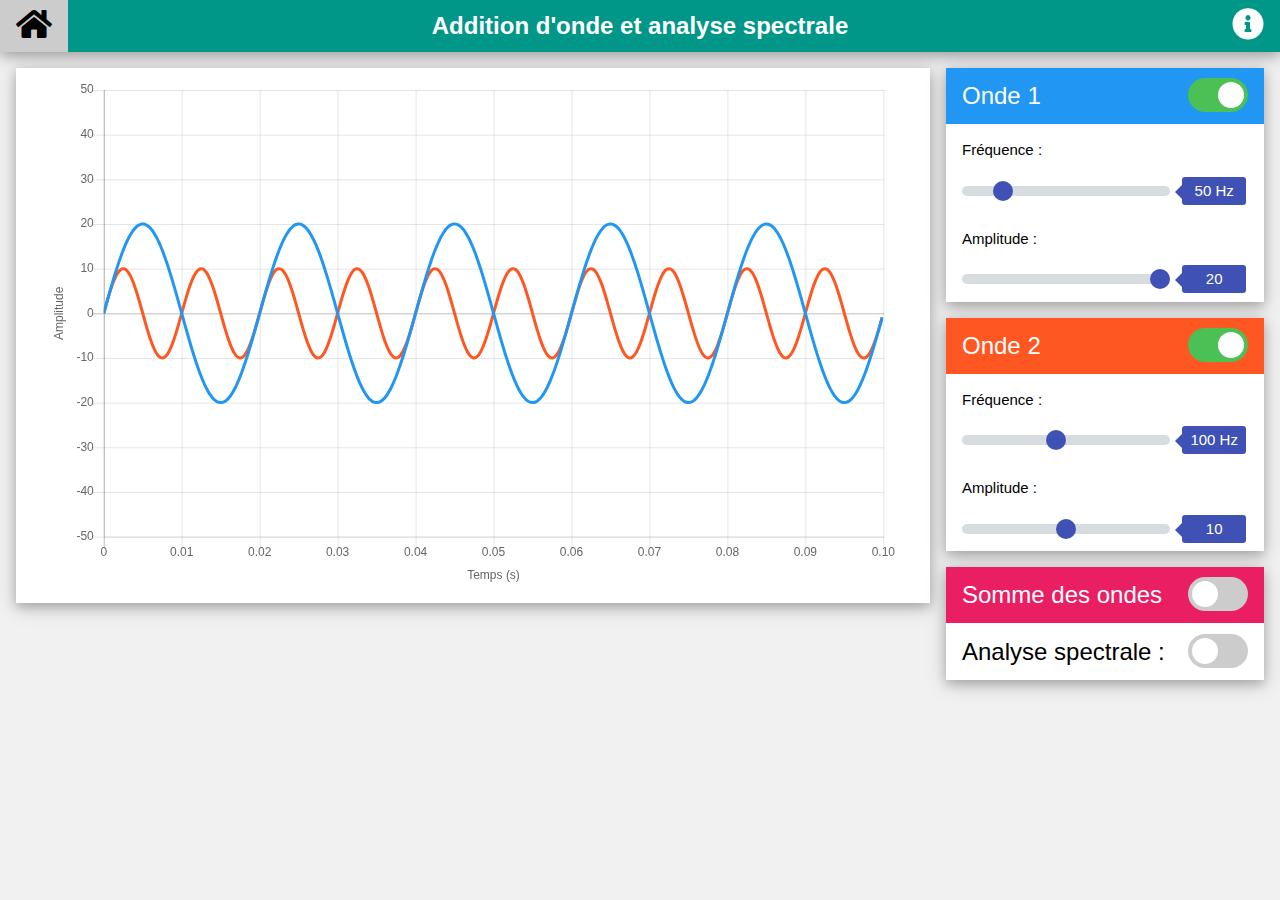
==== addition.html @ dda2e152 "Addition: * migrate to Points * Fix fourier" ====
<!DOCTYPE html>
<html>
<head>
	<meta charset="UTF-8">
	<!-- 
	MIT License

	La Belle Physique : Addition d'onde et analyse spectrale

	Copyright (c) 2018 Gaétan Walter

	Permission is hereby granted, free of charge, to any person obtaining a copy
	of this software and associated documentation files (the "Software"), to deal
	in the Software without restriction, including without limitation the rights
	to use, copy, modify, merge, publish, distribute, sublicense, and/or sell
	copies of the Software, and to permit persons to whom the Software is
	furnished to do so, subject to the following conditions:

	The above copyright notice and this permission notice shall be included in all
	copies or substantial portions of the Software.

	THE SOFTWARE IS PROVIDED "AS IS", WITHOUT WARRANTY OF ANY KIND, EXPRESS OR
	IMPLIED, INCLUDING BUT NOT LIMITED TO THE WARRANTIES OF MERCHANTABILITY,
	FITNESS FOR A PARTICULAR PURPOSE AND NONINFRINGEMENT. IN NO EVENT SHALL THE
	AUTHORS OR COPYRIGHT HOLDERS BE LIABLE FOR ANY CLAIM, DAMAGES OR OTHER
	LIABILITY, WHETHER IN AN ACTION OF CONTRACT, TORT OR OTHERWISE, ARISING FROM,
	OUT OF OR IN CONNECTION WITH THE SOFTWARE OR THE USE OR OTHER DEALINGS IN THE
	SOFTWARE.
	-->

	<title>Addition d'onde et analyse spectrale</title>

	<link rel="icon" href="img/addition.ico" />

	<link rel="stylesheet" href="lib/w3.css">
	<link rel="stylesheet" href="lib/w3-theme-teal.css"> 
	<link rel="stylesheet" href="lib/w3-theme-indigo.css"> 

	<link rel="stylesheet" href="lib/fontawesome/css/all.min.css">

	<link rel="stylesheet" href="lib/phy.css">

	<script src="lib/Chart.min.js"></script>

	<script src="lib/fourier.js"></script>

	<script src="lib/phy.js"></script>
	<script src="lib/infomodal.js"></script>

</head>
<body class="w3-light-grey">
	<!-- Header bar -->
	<div class="header w3-theme">
		<div class="w3-bar w3-card-4 w3-center">
			<span class="w3-bar-item w3-display-topmiddle w3-xlarge"><b>Addition d'onde et analyse spectrale</b></span>
			<button class="w3-bar-item w3-button w3-right w3-xlarge" id="infoButton"><b><i class="fas fa-info-circle fa-lg"></i></b></button>
			<a href="index.html" class="w3-bar-item w3-button w3-left w3-xlarge" id="homeButton"><b><i class="fas fa-home fa-lg"></i></b></a>
		</div> 
	</div>
	<div class="w3-row">
			<div class="w3-col w3-right" style="width: 350px">
				<!-- Top-right card -->
				<div class="w3-card-4 w3-margin w3-white">
					<header class="w3-container w3-blue">
						<h3>
							Onde 1
							<label class="switch w3-right">
								<input type="checkbox" id="checkBox1">
								<span class="toggleSlider round"></span>
							</label>
						</h3>
					</header>
					<div class="w3-container">
						<p class="">Fréquence :</p>
						<input class="range-slider_range" id="frequencySlider1" type="range" value="50" min="20" max="200">
						<span class="range-slider_value" id="frequencyValue1">50 Hz</span>
						<p>Amplitude :</p>
						<input class="range-slider_range" id="amplitudeSlider1" type="range" value="20" min="0" max="20">
						<span class="range-slider_value" id="amplitudeValue1">20</span>
					</div>
				</div>
				<!-- Middle-right card -->
				<div class="w3-card-4 w3-margin w3-white">
					<header class="w3-container w3-deep-orange">
						<h3>
							Onde 2
							<label class="switch w3-right">
								<input type="checkbox" id="checkBox2">
								<span class="toggleSlider round"></span>
							</label>
						</h3>
					</header>
					<div class="w3-container">
						<p>Fréquence :</p>
						<input class="range-slider_range" id="frequencySlider2" type="range" value="100" min="20" max="200">
						<span class="range-slider_value" id="frequencyValue2">100 Hz</span>
						<p>Amplitude :</p>
						<input class="range-slider_range" id="amplitudeSlider2" type="range" value="10" min="0" max="20">
						<span class="range-slider_value" id="amplitudeValue2">10</span>
					</div>
				</div>
				<!-- Bottom-right card -->
				<div class="w3-card-4 w3-margin w3-white">
					<header class="w3-container w3-pink">
						<h3>
							Somme des ondes
							<label class="switch w3-right">
								<input type="checkbox" id="sumCheckBox">
								<span class="toggleSlider round"></span>
							</label>
						</h3>
					</header>
					<div class="w3-container">
						<h3>
							Analyse spectrale :
							<label class="switch w3-right">
								<input type="checkbox" id="fftCheckBox">
								<span class="toggleSlider round"></span>
							</label>
						</h3>
					</div>
				</div>
			</div>
			<!-- Canvas card 1-->
			<div class="w3-card-4 w3-rest w3-margin w3-white">
				<div class="w3-container w3-margin" style="height: calc(65vh - 82px)">
					<canvas class="canvas1"></canvas>
				</div>
			</div>
			<!-- Canvas card 2-->
			<div class="w3-card-4 w3-rest w3-margin w3-white canvas2" style="display: none">
				<div class="w3-container w3-margin canvas" style="height: calc(35vh - 82px)">
					<canvas class="canvas2"></canvas>
				</div>
			</div>
		</div>
	<!-- Modal card -->
	<script>modalWrite("addition");</script>

<script>
const $ = document.querySelector.bind(document);

// Declare vars
let wave1= {a: 0, f: 0};
let wave2 = {a: 0, f: 0};

const samplingFrequency = 4096;
const numSample = 8192;

let chart1;
let chart2;

//let data1;
let data1 = new Points(numSample,"float32");
//let data2;
let data2 = new Points(numSample,"float32");
//let dataSum = [];
let dataSum = new Points(numSample,"float32");

// Create the fft object
var fft = new Fourier(numSample * 2);

// Get canvas contexts and hide the FFT's canvas
const canvasCtx1 = $("canvas.canvas1").getContext("2d");
const canvasCtx2 = $("canvas.canvas2").getContext("2d");

// Get DOM Elements
const amplitudeSliderElt1 = $("#amplitudeSlider1");
amplitudeSliderElt1.addEventListener("input", onAmplitudeSliderChange1);

const frequencySliderElt1 = $("#frequencySlider1");
frequencySliderElt1.addEventListener("input", onfrequencySliderChange1);

const amplitudeSliderElt2 = $("#amplitudeSlider2");
amplitudeSliderElt2.addEventListener("input", onAmplitudeSliderChange2);

const frequencySliderElt2 = $("#frequencySlider2");
frequencySliderElt2.addEventListener("input", onfrequencySliderChange2);

const checkBoxElt1 = $("#checkBox1");
checkBoxElt1.addEventListener("click", onCheckBoxChange1);
checkBoxElt1.checked = true;

const checkBoxElt2 = $("#checkBox2");
checkBoxElt2.addEventListener("click", onCheckBoxChange2);
checkBoxElt2.checked = true;

const sumCheckBoxElt = $("#sumCheckBox");
sumCheckBoxElt.addEventListener("click", onSumCheckBoxChange);

const fftCheckBoxElt = $("#fftCheckBox");
fftCheckBoxElt.addEventListener("click", onFftCheckBoxChange);

const infoButton = $("#infoButton");
infoButton.addEventListener("click", onInfoButtonClick);
const closeInfoButton = $("#closeInfoButton");
closeInfoButton.addEventListener("click", onCloseInfoButtonClick);

/*----------------------------------------------------------------------------------------------
-------------------------------------GENERATE WAVE FUNCTION-------------------------------------
----------------------------------------------------------------------------------------------*/
function generateWave(_points, _frequency, _amplitude){
	for (let i = 0; i < numSample; i++){
		_points.x[i] = i / samplingFrequency;
		_points.y[i] = _amplitude * Math.sin(2*Math.PI * (i / samplingFrequency) * _frequency);
	}
}

/*----------------------------------------------------------------------------------------------
-------------------------------------------FFT FUNCTION-----------------------------------------
----------------------------------------------------------------------------------------------*/
function computeFFT(_points){
	let spectrum = new Points(840, "float32");
	fft.computeNormalizedFft(_points, spectrum, samplingFrequency, false);
	return spectrum;
}

/*----------------------------------------------------------------------------------------------
-----------------------------------------GRAPH SETTINGS-----------------------------------------
----------------------------------------------------------------------------------------------*/
let config1 = {
	type: "line",
	data: {
		datasets: [{
			label: "Onde 1",
			//data: data1,
			borderColor: phyColors.blue,
			// Hides the points...
			radius: 0,
			fill: false
		},
		{
			label: "Onde 2",
			//data: data2,
			borderColor: phyColors.deepOrange,
			// Hides the points...
			radius: 0,
			fill: false,
		},
		{
			label: "Somme des ondes",
			//data: data2,
			borderColor: phyColors.pink,
			// Hides the points...
			radius: 0,
			fill: false,
			hidden: true
		}
		]
	},
	options: {
		lineTension: 0,
		responsive: true,
		animation: false,
		maintainAspectRatio: false,
		legend: {
				display: false
			},
		title: {
			display: false,
		},
		scales: {
			xAxes: [{
				display: true,
				type: "linear",
				position: "bottom",
				scaleLabel: {
					display: true,
					labelString: "Temps (s)"
				},
				ticks: {
					min: 0,
					max: 0.1,
					//autoSkip: true,
					//maxTicksLimit: 10,
					stepSize: .01
				}
			}],
			yAxes: [{
				display: true,
				scaleLabel: {
					display: true,
					labelString: "Amplitude"
				},
				ticks: {
					suggestedMin: -50,
					suggestedMax: 50,
				}
			}]
		}
	}
};

let config2 = {
	type: "line",
	data: {
		datasets: [{
			label: "Somme des ondes",
			//data: data1,
			borderColor: phyColors.pink,
			// Hides the points...
			radius: 0,
			fill: false
		}]
	},
	options: {
		lineTension: 0,
		responsive: true,
		animation: false,
		maintainAspectRatio: false,
		legend: {
				display: false
			},
		title: {
			display: false,
		},
		scales: {
			xAxes: [{
				display: true,
				type: "linear",
				position: "bottom",
				scaleLabel: {
					display: true,
					labelString: "Fréquence (Hz)"
				},
				ticks: {
					min: 0,
					max: 210,
					//autoSkip: true,
					//maxTicksLimit: 10,
					stepSize: 10
				}
			}],
			yAxes: [{
				display: true,
				scaleLabel: {
					display: true,
					labelString: "Amplitude"
				},
				ticks: {
					suggestedMin: 0,
					suggestedMax: 40,
				}
			}]
		}
	}
};

/*----------------------------------------------------------------------------------------------
---------------------------------------------EVENTS---------------------------------------------
----------------------------------------------------------------------------------------------*/
window.onload = function() {
	// Get the sliders' value
	wave1.a = amplitudeSliderElt1.value;
	wave1.f = frequencySliderElt1.value;
	wave2.a = amplitudeSliderElt2.value;
	wave2.f = frequencySliderElt2.value;

	generateWave(data1, wave1.f,wave1.a);
	generateWave(data2, wave2.f,wave2.a);

	// Create the charts
	chart1 = new Chart(canvasCtx1, config1);
	chart2 = new Chart(canvasCtx2, config2);

	draw();
};

function onAmplitudeSliderChange1() {
	wave1.a = amplitudeSliderElt1.value;
	$("#amplitudeValue1").innerHTML = wave1.a;
	generateWave(data1, wave1.f,wave1.a);
	draw();
}

function onfrequencySliderChange1() {
	wave1.f = frequencySliderElt1.value;
	$("#frequencyValue1").innerHTML = wave1.f + " Hz";
	generateWave(data1, wave1.f,wave1.a);
	draw();
}

function onAmplitudeSliderChange2() {
	wave2.a = amplitudeSliderElt2.value;
	$("#amplitudeValue2").innerHTML = wave2.a;
	generateWave(data2, wave2.f,wave2.a);
	draw();
}

function onfrequencySliderChange2() {
	wave2.f = frequencySliderElt2.value;
	$("#frequencyValue2").innerHTML = wave2.f + " Hz";
	generateWave(data2, wave2.f,wave2.a);
	draw();
}

function onCheckBoxChange1() {
	if(checkBoxElt1.checked) {
		chart1.data.datasets[0].hidden = false;
	}
	else{
		chart1.data.datasets[0].hidden = true;
	}
	draw();
}

function onCheckBoxChange2() {
	if(checkBoxElt2.checked) {
		chart1.data.datasets[1].hidden = false;
	}
	else{
		chart1.data.datasets[1].hidden = true;
	}
	draw();
}

function onSumCheckBoxChange() {
	if(sumCheckBoxElt.checked) {
		chart1.data.datasets[2].hidden = false;
	}
	else{
		chart1.data.datasets[2].hidden = true;
	}
	draw();
}

function onFftCheckBoxChange() {
	if(fftCheckBoxElt.checked) {
		$("div.canvas2").style.display="block";
	}
	else{
		$("div.canvas2").style.display="none";
	}
	draw();
}

function onInfoButtonClick() {
	$("#infoModal").style.display = "block";
};
function onCloseInfoButtonClick(){
	$("#infoModal").style.display="none";
}

/*----------------------------------------------------------------------------------------------
------------------------------------------DRAW FUNCTION-----------------------------------------
----------------------------------------------------------------------------------------------*/
function draw() {
	// Compute the sum and build the FFT's arrays
	for(let i = 0; i < numSample; i++){
		dataSum.x[i] = data1.x[i];
		dataSum.y[i] = data1.y[i] + data2.y[i];
	}

	if(fftCheckBoxElt.checked){
		// Compute the FFT
		let spectrum = computeFFT(dataSum);

		// Update the fft chart
		chart2.data.datasets[0].data = spectrum.toGJS();
		chart2.update();
	}

	// Update the first chart
	// Only draw the visible part
	chart1.data.datasets[0].data = data1.toGJS().slice(0,Math.ceil(0.1 * samplingFrequency));
	chart1.data.datasets[1].data = data2.toGJS().slice(0,Math.ceil(0.1 * samplingFrequency));
	chart1.data.datasets[2].data = dataSum.toGJS().slice(0,Math.ceil(0.1 * samplingFrequency));
	chart1.update();
}
</script>
</body>
</html>
---- lib/w3-theme-teal.css ----
.w3-theme-l5 {color:#000 !important; background-color:#e9fffd !important}
.w3-theme-l4 {color:#000 !important; background-color:#b7fff8 !important}
.w3-theme-l3 {color:#000 !important; background-color:#6efff1 !important}
.w3-theme-l2 {color:#000 !important; background-color:#26ffe9 !important}
.w3-theme-l1 {color:#fff !important; background-color:#00dcc6 !important}
.w3-theme-d1 {color:#fff !important; background-color:#008578 !important}
.w3-theme-d2 {color:#fff !important; background-color:#00766a !important}
.w3-theme-d3 {color:#fff !important; background-color:#00685d !important}
.w3-theme-d4 {color:#fff !important; background-color:#005950 !important}
.w3-theme-d5 {color:#fff !important; background-color:#004a43 !important}

.w3-theme-light {color:#000 !important; background-color:#e9fffd !important}
.w3-theme-dark {color:#fff !important; background-color:#004a43 !important}
.w3-theme-action {color:#fff !important; background-color:#004a43 !important}

.w3-theme {color:#fff !important; background-color:#009688 !important}
.w3-text-theme {color:#009688 !important}
.w3-border-theme {border-color:#009688 !important}

.w3-hover-theme:hover {color:#fff !important; background-color:#009688 !important}
.w3-hover-text-theme:hover {color:#009688 !important}
.w3-hover-border-theme:hover {border-color:#009688 !important}
---- lib/w3-theme-indigo.css ----
.w3-theme2-l5 {color:#000 !important; background-color:#f3f4fb !important}
.w3-theme2-l4 {color:#000 !important; background-color:#d8dcf1 !important}
.w3-theme2-l3 {color:#000 !important; background-color:#b1b8e3 !important}
.w3-theme2-l2 {color:#fff !important; background-color:#8995d6 !important}
.w3-theme2-l1 {color:#fff !important; background-color:#6271c8 !important}
.w3-theme2-d1 {color:#fff !important; background-color:#3949a3 !important}
.w3-theme2-d2 {color:#fff !important; background-color:#334191 !important}
.w3-theme2-d3 {color:#fff !important; background-color:#2d397f !important}
.w3-theme2-d4 {color:#fff !important; background-color:#26316d !important}
.w3-theme2-d5 {color:#fff !important; background-color:#20295b !important}

.w3-theme2-light {color:#000 !important; background-color:#f3f4fb !important}
.w3-theme2-dark {color:#fff !important; background-color:#20295b !important}
.w3-theme2-action {color:#fff !important; background-color:#20295b !important}

.w3-theme2 {color:#fff !important; background-color:#3f51b5 !important}
.w3-text-theme2 {color:#3f51b5 !important}
.w3-border-theme2 {border-color:#3f51b5 !important}

.w3-hover-theme2:hover {color:#fff !important; background-color:#3f51b5 !important}
.w3-hover-text-theme2:hover {color:#3f51b5 !important}
.w3-hover-border-theme2:hover {border-color:#3f51b5 !important}
---- lib/fontawesome/css/all.min.css ----
/*!
 * Font Awesome Free 5.3.1 by @fontawesome - https://fontawesome.com
 * License - https://fontawesome.com/license/free (Icons: CC BY 4.0, Fonts: SIL OFL 1.1, Code: MIT License)
 */
.fa,.fab,.fal,.far,.fas{-moz-osx-font-smoothing:grayscale;-webkit-font-smoothing:antialiased;display:inline-block;font-style:normal;font-variant:normal;text-rendering:auto;line-height:1}.fa-lg{font-size:1.33333em;line-height:.75em;vertical-align:-.0667em}.fa-xs{font-size:.75em}.fa-sm{font-size:.875em}.fa-1x{font-size:1em}.fa-2x{font-size:2em}.fa-3x{font-size:3em}.fa-4x{font-size:4em}.fa-5x{font-size:5em}.fa-6x{font-size:6em}.fa-7x{font-size:7em}.fa-8x{font-size:8em}.fa-9x{font-size:9em}.fa-10x{font-size:10em}.fa-fw{text-align:center;width:1.25em}.fa-ul{list-style-type:none;margin-left:2.5em;padding-left:0}.fa-ul>li{position:relative}.fa-li{left:-2em;position:absolute;text-align:center;width:2em;line-height:inherit}.fa-border{border:.08em solid #eee;border-radius:.1em;padding:.2em .25em .15em}.fa-pull-left{float:left}.fa-pull-right{float:right}.fa.fa-pull-left,.fab.fa-pull-left,.fal.fa-pull-left,.far.fa-pull-left,.fas.fa-pull-left{margin-right:.3em}.fa.fa-pull-right,.fab.fa-pull-right,.fal.fa-pull-right,.far.fa-pull-right,.fas.fa-pull-right{margin-left:.3em}.fa-spin{animation:fa-spin 2s infinite linear}.fa-pulse{animation:fa-spin 1s infinite steps(8)}@keyframes fa-spin{0%{transform:rotate(0deg)}to{transform:rotate(1turn)}}.fa-rotate-90{-ms-filter:"progid:DXImageTransform.Microsoft.BasicImage(rotation=1)";transform:rotate(90deg)}.fa-rotate-180{-ms-filter:"progid:DXImageTransform.Microsoft.BasicImage(rotation=2)";transform:rotate(180deg)}.fa-rotate-270{-ms-filter:"progid:DXImageTransform.Microsoft.BasicImage(rotation=3)";transform:rotate(270deg)}.fa-flip-horizontal{-ms-filter:"progid:DXImageTransform.Microsoft.BasicImage(rotation=0, mirror=1)";transform:scaleX(-1)}.fa-flip-vertical{transform:scaleY(-1)}.fa-flip-horizontal.fa-flip-vertical,.fa-flip-vertical{-ms-filter:"progid:DXImageTransform.Microsoft.BasicImage(rotation=2, mirror=1)"}.fa-flip-horizontal.fa-flip-vertical{transform:scale(-1)}:root .fa-flip-horizontal,:root .fa-flip-vertical,:root .fa-rotate-90,:root .fa-rotate-180,:root .fa-rotate-270{-webkit-filter:none;filter:none}.fa-stack{display:inline-block;height:2em;line-height:2em;position:relative;vertical-align:middle;width:2em}.fa-stack-1x,.fa-stack-2x{left:0;position:absolute;text-align:center;width:100%}.fa-stack-1x{line-height:inherit}.fa-stack-2x{font-size:2em}.fa-inverse{color:#fff}.fa-500px:before{content:"\f26e"}.fa-accessible-icon:before{content:"\f368"}.fa-accusoft:before{content:"\f369"}.fa-ad:before{content:"\f641"}.fa-address-book:before{content:"\f2b9"}.fa-address-card:before{content:"\f2bb"}.fa-adjust:before{content:"\f042"}.fa-adn:before{content:"\f170"}.fa-adversal:before{content:"\f36a"}.fa-affiliatetheme:before{content:"\f36b"}.fa-air-freshener:before{content:"\f5d0"}.fa-algolia:before{content:"\f36c"}.fa-align-center:before{content:"\f037"}.fa-align-justify:before{content:"\f039"}.fa-align-left:before{content:"\f036"}.fa-align-right:before{content:"\f038"}.fa-alipay:before{content:"\f642"}.fa-allergies:before{content:"\f461"}.fa-amazon:before{content:"\f270"}.fa-amazon-pay:before{content:"\f42c"}.fa-ambulance:before{content:"\f0f9"}.fa-american-sign-language-interpreting:before{content:"\f2a3"}.fa-amilia:before{content:"\f36d"}.fa-anchor:before{content:"\f13d"}.fa-android:before{content:"\f17b"}.fa-angellist:before{content:"\f209"}.fa-angle-double-down:before{content:"\f103"}.fa-angle-double-left:before{content:"\f100"}.fa-angle-double-right:before{content:"\f101"}.fa-angle-double-up:before{content:"\f102"}.fa-angle-down:before{content:"\f107"}.fa-angle-left:before{content:"\f104"}.fa-angle-right:before{content:"\f105"}.fa-angle-up:before{content:"\f106"}.fa-angry:before{content:"\f556"}.fa-angrycreative:before{content:"\f36e"}.fa-angular:before{content:"\f420"}.fa-ankh:before{content:"\f644"}.fa-app-store:before{content:"\f36f"}.fa-app-store-ios:before{content:"\f370"}.fa-apper:before{content:"\f371"}.fa-apple:before{content:"\f179"}.fa-apple-alt:before{content:"\f5d1"}.fa-apple-pay:before{content:"\f415"}.fa-archive:before{content:"\f187"}.fa-archway:before{content:"\f557"}.fa-arrow-alt-circle-down:before{content:"\f358"}.fa-arrow-alt-circle-left:before{content:"\f359"}.fa-arrow-alt-circle-right:before{content:"\f35a"}.fa-arrow-alt-circle-up:before{content:"\f35b"}.fa-arrow-circle-down:before{content:"\f0ab"}.fa-arrow-circle-left:before{content:"\f0a8"}.fa-arrow-circle-right:before{content:"\f0a9"}.fa-arrow-circle-up:before{content:"\f0aa"}.fa-arrow-down:before{content:"\f063"}.fa-arrow-left:before{content:"\f060"}.fa-arrow-right:before{content:"\f061"}.fa-arrow-up:before{content:"\f062"}.fa-arrows-alt:before{content:"\f0b2"}.fa-arrows-alt-h:before{content:"\f337"}.fa-arrows-alt-v:before{content:"\f338"}.fa-assistive-listening-systems:before{content:"\f2a2"}.fa-asterisk:before{content:"\f069"}.fa-asymmetrik:before{content:"\f372"}.fa-at:before{content:"\f1fa"}.fa-atlas:before{content:"\f558"}.fa-atom:before{content:"\f5d2"}.fa-audible:before{content:"\f373"}.fa-audio-description:before{content:"\f29e"}.fa-autoprefixer:before{content:"\f41c"}.fa-avianex:before{content:"\f374"}.fa-aviato:before{content:"\f421"}.fa-award:before{content:"\f559"}.fa-aws:before{content:"\f375"}.fa-backspace:before{content:"\f55a"}.fa-backward:before{content:"\f04a"}.fa-balance-scale:before{content:"\f24e"}.fa-ban:before{content:"\f05e"}.fa-band-aid:before{content:"\f462"}.fa-bandcamp:before{content:"\f2d5"}.fa-barcode:before{content:"\f02a"}.fa-bars:before{content:"\f0c9"}.fa-baseball-ball:before{content:"\f433"}.fa-basketball-ball:before{content:"\f434"}.fa-bath:before{content:"\f2cd"}.fa-battery-empty:before{content:"\f244"}.fa-battery-full:before{content:"\f240"}.fa-battery-half:before{content:"\f242"}.fa-battery-quarter:before{content:"\f243"}.fa-battery-three-quarters:before{content:"\f241"}.fa-bed:before{content:"\f236"}.fa-beer:before{content:"\f0fc"}.fa-behance:before{content:"\f1b4"}.fa-behance-square:before{content:"\f1b5"}.fa-bell:before{content:"\f0f3"}.fa-bell-slash:before{content:"\f1f6"}.fa-bezier-curve:before{content:"\f55b"}.fa-bible:before{content:"\f647"}.fa-bicycle:before{content:"\f206"}.fa-bimobject:before{content:"\f378"}.fa-binoculars:before{content:"\f1e5"}.fa-birthday-cake:before{content:"\f1fd"}.fa-bitbucket:before{content:"\f171"}.fa-bitcoin:before{content:"\f379"}.fa-bity:before{content:"\f37a"}.fa-black-tie:before{content:"\f27e"}.fa-blackberry:before{content:"\f37b"}.fa-blender:before{content:"\f517"}.fa-blind:before{content:"\f29d"}.fa-blogger:before{content:"\f37c"}.fa-blogger-b:before{content:"\f37d"}.fa-bluetooth:before{content:"\f293"}.fa-bluetooth-b:before{content:"\f294"}.fa-bold:before{content:"\f032"}.fa-bolt:before{content:"\f0e7"}.fa-bomb:before{content:"\f1e2"}.fa-bone:before{content:"\f5d7"}.fa-bong:before{content:"\f55c"}.fa-book:before{content:"\f02d"}.fa-book-open:before{content:"\f518"}.fa-book-reader:before{content:"\f5da"}.fa-bookmark:before{content:"\f02e"}.fa-bowling-ball:before{content:"\f436"}.fa-box:before{content:"\f466"}.fa-box-open:before{content:"\f49e"}.fa-boxes:before{content:"\f468"}.fa-braille:before{content:"\f2a1"}.fa-brain:before{content:"\f5dc"}.fa-briefcase:before{content:"\f0b1"}.fa-briefcase-medical:before{content:"\f469"}.fa-broadcast-tower:before{content:"\f519"}.fa-broom:before{content:"\f51a"}.fa-brush:before{content:"\f55d"}.fa-btc:before{content:"\f15a"}.fa-bug:before{content:"\f188"}.fa-building:before{content:"\f1ad"}.fa-bullhorn:before{content:"\f0a1"}.fa-bullseye:before{content:"\f140"}.fa-burn:before{content:"\f46a"}.fa-buromobelexperte:before{content:"\f37f"}.fa-bus:before{content:"\f207"}.fa-bus-alt:before{content:"\f55e"}.fa-business-time:before{content:"\f64a"}.fa-buysellads:before{content:"\f20d"}.fa-calculator:before{content:"\f1ec"}.fa-calendar:before{content:"\f133"}.fa-calendar-alt:before{content:"\f073"}.fa-calendar-check:before{content:"\f274"}.fa-calendar-minus:before{content:"\f272"}.fa-calendar-plus:before{content:"\f271"}.fa-calendar-times:before{content:"\f273"}.fa-camera:before{content:"\f030"}.fa-camera-retro:before{content:"\f083"}.fa-cannabis:before{content:"\f55f"}.fa-capsules:before{content:"\f46b"}.fa-car:before{content:"\f1b9"}.fa-car-alt:before{content:"\f5de"}.fa-car-battery:before{content:"\f5df"}.fa-car-crash:before{content:"\f5e1"}.fa-car-side:before{content:"\f5e4"}.fa-caret-down:before{content:"\f0d7"}.fa-caret-left:before{content:"\f0d9"}.fa-caret-right:before{content:"\f0da"}.fa-caret-square-down:before{content:"\f150"}.fa-caret-square-left:before{content:"\f191"}.fa-caret-square-right:before{content:"\f152"}.fa-caret-square-up:before{content:"\f151"}.fa-caret-up:before{content:"\f0d8"}.fa-cart-arrow-down:before{content:"\f218"}.fa-cart-plus:before{content:"\f217"}.fa-cc-amazon-pay:before{content:"\f42d"}.fa-cc-amex:before{content:"\f1f3"}.fa-cc-apple-pay:before{content:"\f416"}.fa-cc-diners-club:before{content:"\f24c"}.fa-cc-discover:before{content:"\f1f2"}.fa-cc-jcb:before{content:"\f24b"}.fa-cc-mastercard:before{content:"\f1f1"}.fa-cc-paypal:before{content:"\f1f4"}.fa-cc-stripe:before{content:"\f1f5"}.fa-cc-visa:before{content:"\f1f0"}.fa-centercode:before{content:"\f380"}.fa-certificate:before{content:"\f0a3"}.fa-chalkboard:before{content:"\f51b"}.fa-chalkboard-teacher:before{content:"\f51c"}.fa-charging-station:before{content:"\f5e7"}.fa-chart-area:before{content:"\f1fe"}.fa-chart-bar:before{content:"\f080"}.fa-chart-line:before{content:"\f201"}.fa-chart-pie:before{content:"\f200"}.fa-check:before{content:"\f00c"}.fa-check-circle:before{content:"\f058"}.fa-check-double:before{content:"\f560"}.fa-check-square:before{content:"\f14a"}.fa-chess:before{content:"\f439"}.fa-chess-bishop:before{content:"\f43a"}.fa-chess-board:before{content:"\f43c"}.fa-chess-king:before{content:"\f43f"}.fa-chess-knight:before{content:"\f441"}.fa-chess-pawn:before{content:"\f443"}.fa-chess-queen:before{content:"\f445"}.fa-chess-rook:before{content:"\f447"}.fa-chevron-circle-down:before{content:"\f13a"}.fa-chevron-circle-left:before{content:"\f137"}.fa-chevron-circle-right:before{content:"\f138"}.fa-chevron-circle-up:before{content:"\f139"}.fa-chevron-down:before{content:"\f078"}.fa-chevron-left:before{content:"\f053"}.fa-chevron-right:before{content:"\f054"}.fa-chevron-up:before{content:"\f077"}.fa-child:before{content:"\f1ae"}.fa-chrome:before{content:"\f268"}.fa-church:before{content:"\f51d"}.fa-circle:before{content:"\f111"}.fa-circle-notch:before{content:"\f1ce"}.fa-city:before{content:"\f64f"}.fa-clipboard:before{content:"\f328"}.fa-clipboard-check:before{content:"\f46c"}.fa-clipboard-list:before{content:"\f46d"}.fa-clock:before{content:"\f017"}.fa-clone:before{content:"\f24d"}.fa-closed-captioning:before{content:"\f20a"}.fa-cloud:before{content:"\f0c2"}.fa-cloud-download-alt:before{content:"\f381"}.fa-cloud-upload-alt:before{content:"\f382"}.fa-cloudscale:before{content:"\f383"}.fa-cloudsmith:before{content:"\f384"}.fa-cloudversify:before{content:"\f385"}.fa-cocktail:before{content:"\f561"}.fa-code:before{content:"\f121"}.fa-code-branch:before{content:"\f126"}.fa-codepen:before{content:"\f1cb"}.fa-codiepie:before{content:"\f284"}.fa-coffee:before{content:"\f0f4"}.fa-cog:before{content:"\f013"}.fa-cogs:before{content:"\f085"}.fa-coins:before{content:"\f51e"}.fa-columns:before{content:"\f0db"}.fa-comment:before{content:"\f075"}.fa-comment-alt:before{content:"\f27a"}.fa-comment-dollar:before{content:"\f651"}.fa-comment-dots:before{content:"\f4ad"}.fa-comment-slash:before{content:"\f4b3"}.fa-comments:before{content:"\f086"}.fa-comments-dollar:before{content:"\f653"}.fa-compact-disc:before{content:"\f51f"}.fa-compass:before{content:"\f14e"}.fa-compress:before{content:"\f066"}.fa-concierge-bell:before{content:"\f562"}.fa-connectdevelop:before{content:"\f20e"}.fa-contao:before{content:"\f26d"}.fa-cookie:before{content:"\f563"}.fa-cookie-bite:before{content:"\f564"}.fa-copy:before{content:"\f0c5"}.fa-copyright:before{content:"\f1f9"}.fa-couch:before{content:"\f4b8"}.fa-cpanel:before{content:"\f388"}.fa-creative-commons:before{content:"\f25e"}.fa-creative-commons-by:before{content:"\f4e7"}.fa-creative-commons-nc:before{content:"\f4e8"}.fa-creative-commons-nc-eu:before{content:"\f4e9"}.fa-creative-commons-nc-jp:before{content:"\f4ea"}.fa-creative-commons-nd:before{content:"\f4eb"}.fa-creative-commons-pd:before{content:"\f4ec"}.fa-creative-commons-pd-alt:before{content:"\f4ed"}.fa-creative-commons-remix:before{content:"\f4ee"}.fa-creative-commons-sa:before{content:"\f4ef"}.fa-creative-commons-sampling:before{content:"\f4f0"}.fa-creative-commons-sampling-plus:before{content:"\f4f1"}.fa-creative-commons-share:before{content:"\f4f2"}.fa-credit-card:before{content:"\f09d"}.fa-crop:before{content:"\f125"}.fa-crop-alt:before{content:"\f565"}.fa-cross:before{content:"\f654"}.fa-crosshairs:before{content:"\f05b"}.fa-crow:before{content:"\f520"}.fa-crown:before{content:"\f521"}.fa-css3:before{content:"\f13c"}.fa-css3-alt:before{content:"\f38b"}.fa-cube:before{content:"\f1b2"}.fa-cubes:before{content:"\f1b3"}.fa-cut:before{content:"\f0c4"}.fa-cuttlefish:before{content:"\f38c"}.fa-d-and-d:before{content:"\f38d"}.fa-dashcube:before{content:"\f210"}.fa-database:before{content:"\f1c0"}.fa-deaf:before{content:"\f2a4"}.fa-delicious:before{content:"\f1a5"}.fa-deploydog:before{content:"\f38e"}.fa-deskpro:before{content:"\f38f"}.fa-desktop:before{content:"\f108"}.fa-deviantart:before{content:"\f1bd"}.fa-dharmachakra:before{content:"\f655"}.fa-diagnoses:before{content:"\f470"}.fa-dice:before{content:"\f522"}.fa-dice-five:before{content:"\f523"}.fa-dice-four:before{content:"\f524"}.fa-dice-one:before{content:"\f525"}.fa-dice-six:before{content:"\f526"}.fa-dice-three:before{content:"\f527"}.fa-dice-two:before{content:"\f528"}.fa-digg:before{content:"\f1a6"}.fa-digital-ocean:before{content:"\f391"}.fa-digital-tachograph:before{content:"\f566"}.fa-directions:before{content:"\f5eb"}.fa-discord:before{content:"\f392"}.fa-discourse:before{content:"\f393"}.fa-divide:before{content:"\f529"}.fa-dizzy:before{content:"\f567"}.fa-dna:before{content:"\f471"}.fa-dochub:before{content:"\f394"}.fa-docker:before{content:"\f395"}.fa-dollar-sign:before{content:"\f155"}.fa-dolly:before{content:"\f472"}.fa-dolly-flatbed:before{content:"\f474"}.fa-donate:before{content:"\f4b9"}.fa-door-closed:before{content:"\f52a"}.fa-door-open:before{content:"\f52b"}.fa-dot-circle:before{content:"\f192"}.fa-dove:before{content:"\f4ba"}.fa-download:before{content:"\f019"}.fa-draft2digital:before{content:"\f396"}.fa-drafting-compass:before{content:"\f568"}.fa-draw-polygon:before{content:"\f5ee"}.fa-dribbble:before{content:"\f17d"}.fa-dribbble-square:before{content:"\f397"}.fa-dropbox:before{content:"\f16b"}.fa-drum:before{content:"\f569"}.fa-drum-steelpan:before{content:"\f56a"}.fa-drupal:before{content:"\f1a9"}.fa-dumbbell:before{content:"\f44b"}.fa-dyalog:before{content:"\f399"}.fa-earlybirds:before{content:"\f39a"}.fa-ebay:before{content:"\f4f4"}.fa-edge:before{content:"\f282"}.fa-edit:before{content:"\f044"}.fa-eject:before{content:"\f052"}.fa-elementor:before{content:"\f430"}.fa-ellipsis-h:before{content:"\f141"}.fa-ellipsis-v:before{content:"\f142"}.fa-ello:before{content:"\f5f1"}.fa-ember:before{content:"\f423"}.fa-empire:before{content:"\f1d1"}.fa-envelope:before{content:"\f0e0"}.fa-envelope-open:before{content:"\f2b6"}.fa-envelope-open-text:before{content:"\f658"}.fa-envelope-square:before{content:"\f199"}.fa-envira:before{content:"\f299"}.fa-equals:before{content:"\f52c"}.fa-eraser:before{content:"\f12d"}.fa-erlang:before{content:"\f39d"}.fa-ethereum:before{content:"\f42e"}.fa-etsy:before{content:"\f2d7"}.fa-euro-sign:before{content:"\f153"}.fa-exchange-alt:before{content:"\f362"}.fa-exclamation:before{content:"\f12a"}.fa-exclamation-circle:before{content:"\f06a"}.fa-exclamation-triangle:before{content:"\f071"}.fa-expand:before{content:"\f065"}.fa-expand-arrows-alt:before{content:"\f31e"}.fa-expeditedssl:before{content:"\f23e"}.fa-external-link-alt:before{content:"\f35d"}.fa-external-link-square-alt:before{content:"\f360"}.fa-eye:before{content:"\f06e"}.fa-eye-dropper:before{content:"\f1fb"}.fa-eye-slash:before{content:"\f070"}.fa-facebook:before{content:"\f09a"}.fa-facebook-f:before{content:"\f39e"}.fa-facebook-messenger:before{content:"\f39f"}.fa-facebook-square:before{content:"\f082"}.fa-fast-backward:before{content:"\f049"}.fa-fast-forward:before{content:"\f050"}.fa-fax:before{content:"\f1ac"}.fa-feather:before{content:"\f52d"}.fa-feather-alt:before{content:"\f56b"}.fa-female:before{content:"\f182"}.fa-fighter-jet:before{content:"\f0fb"}.fa-file:before{content:"\f15b"}.fa-file-alt:before{content:"\f15c"}.fa-file-archive:before{content:"\f1c6"}.fa-file-audio:before{content:"\f1c7"}.fa-file-code:before{content:"\f1c9"}.fa-file-contract:before{content:"\f56c"}.fa-file-download:before{content:"\f56d"}.fa-file-excel:before{content:"\f1c3"}.fa-file-export:before{content:"\f56e"}.fa-file-image:before{content:"\f1c5"}.fa-file-import:before{content:"\f56f"}.fa-file-invoice:before{content:"\f570"}.fa-file-invoice-dollar:before{content:"\f571"}.fa-file-medical:before{content:"\f477"}.fa-file-medical-alt:before{content:"\f478"}.fa-file-pdf:before{content:"\f1c1"}.fa-file-powerpoint:before{content:"\f1c4"}.fa-file-prescription:before{content:"\f572"}.fa-file-signature:before{content:"\f573"}.fa-file-upload:before{content:"\f574"}.fa-file-video:before{content:"\f1c8"}.fa-file-word:before{content:"\f1c2"}.fa-fill:before{content:"\f575"}.fa-fill-drip:before{content:"\f576"}.fa-film:before{content:"\f008"}.fa-filter:before{content:"\f0b0"}.fa-fingerprint:before{content:"\f577"}.fa-fire:before{content:"\f06d"}.fa-fire-extinguisher:before{content:"\f134"}.fa-firefox:before{content:"\f269"}.fa-first-aid:before{content:"\f479"}.fa-first-order:before{content:"\f2b0"}.fa-first-order-alt:before{content:"\f50a"}.fa-firstdraft:before{content:"\f3a1"}.fa-fish:before{content:"\f578"}.fa-flag:before{content:"\f024"}.fa-flag-checkered:before{content:"\f11e"}.fa-flask:before{content:"\f0c3"}.fa-flickr:before{content:"\f16e"}.fa-flipboard:before{content:"\f44d"}.fa-flushed:before{content:"\f579"}.fa-fly:before{content:"\f417"}.fa-folder:before{content:"\f07b"}.fa-folder-minus:before{content:"\f65d"}.fa-folder-open:before{content:"\f07c"}.fa-folder-plus:before{content:"\f65e"}.fa-font:before{content:"\f031"}.fa-font-awesome:before{content:"\f2b4"}.fa-font-awesome-alt:before{content:"\f35c"}.fa-font-awesome-flag:before{content:"\f425"}.fa-font-awesome-logo-full:before{content:"\f4e6"}.fa-fonticons:before{content:"\f280"}.fa-fonticons-fi:before{content:"\f3a2"}.fa-football-ball:before{content:"\f44e"}.fa-fort-awesome:before{content:"\f286"}.fa-fort-awesome-alt:before{content:"\f3a3"}.fa-forumbee:before{content:"\f211"}.fa-forward:before{content:"\f04e"}.fa-foursquare:before{content:"\f180"}.fa-free-code-camp:before{content:"\f2c5"}.fa-freebsd:before{content:"\f3a4"}.fa-frog:before{content:"\f52e"}.fa-frown:before{content:"\f119"}.fa-frown-open:before{content:"\f57a"}.fa-fulcrum:before{content:"\f50b"}.fa-funnel-dollar:before{content:"\f662"}.fa-futbol:before{content:"\f1e3"}.fa-galactic-republic:before{content:"\f50c"}.fa-galactic-senate:before{content:"\f50d"}.fa-gamepad:before{content:"\f11b"}.fa-gas-pump:before{content:"\f52f"}.fa-gavel:before{content:"\f0e3"}.fa-gem:before{content:"\f3a5"}.fa-genderless:before{content:"\f22d"}.fa-get-pocket:before{content:"\f265"}.fa-gg:before{content:"\f260"}.fa-gg-circle:before{content:"\f261"}.fa-gift:before{content:"\f06b"}.fa-git:before{content:"\f1d3"}.fa-git-square:before{content:"\f1d2"}.fa-github:before{content:"\f09b"}.fa-github-alt:before{content:"\f113"}.fa-github-square:before{content:"\f092"}.fa-gitkraken:before{content:"\f3a6"}.fa-gitlab:before{content:"\f296"}.fa-gitter:before{content:"\f426"}.fa-glass-martini:before{content:"\f000"}.fa-glass-martini-alt:before{content:"\f57b"}.fa-glasses:before{content:"\f530"}.fa-glide:before{content:"\f2a5"}.fa-glide-g:before{content:"\f2a6"}.fa-globe:before{content:"\f0ac"}.fa-globe-africa:before{content:"\f57c"}.fa-globe-americas:before{content:"\f57d"}.fa-globe-asia:before{content:"\f57e"}.fa-gofore:before{content:"\f3a7"}.fa-golf-ball:before{content:"\f450"}.fa-goodreads:before{content:"\f3a8"}.fa-goodreads-g:before{content:"\f3a9"}.fa-google:before{content:"\f1a0"}.fa-google-drive:before{content:"\f3aa"}.fa-google-play:before{content:"\f3ab"}.fa-google-plus:before{content:"\f2b3"}.fa-google-plus-g:before{content:"\f0d5"}.fa-google-plus-square:before{content:"\f0d4"}.fa-google-wallet:before{content:"\f1ee"}.fa-gopuram:before{content:"\f664"}.fa-graduation-cap:before{content:"\f19d"}.fa-gratipay:before{content:"\f184"}.fa-grav:before{content:"\f2d6"}.fa-greater-than:before{content:"\f531"}.fa-greater-than-equal:before{content:"\f532"}.fa-grimace:before{content:"\f57f"}.fa-grin:before{content:"\f580"}.fa-grin-alt:before{content:"\f581"}.fa-grin-beam:before{content:"\f582"}.fa-grin-beam-sweat:before{content:"\f583"}.fa-grin-hearts:before{content:"\f584"}.fa-grin-squint:before{content:"\f585"}.fa-grin-squint-tears:before{content:"\f586"}.fa-grin-stars:before{content:"\f587"}.fa-grin-tears:before{content:"\f588"}.fa-grin-tongue:before{content:"\f589"}.fa-grin-tongue-squint:before{content:"\f58a"}.fa-grin-tongue-wink:before{content:"\f58b"}.fa-grin-wink:before{content:"\f58c"}.fa-grip-horizontal:before{content:"\f58d"}.fa-grip-vertical:before{content:"\f58e"}.fa-gripfire:before{content:"\f3ac"}.fa-grunt:before{content:"\f3ad"}.fa-gulp:before{content:"\f3ae"}.fa-h-square:before{content:"\f0fd"}.fa-hacker-news:before{content:"\f1d4"}.fa-hacker-news-square:before{content:"\f3af"}.fa-hackerrank:before{content:"\f5f7"}.fa-hamsa:before{content:"\f665"}.fa-hand-holding:before{content:"\f4bd"}.fa-hand-holding-heart:before{content:"\f4be"}.fa-hand-holding-usd:before{content:"\f4c0"}.fa-hand-lizard:before{content:"\f258"}.fa-hand-paper:before{content:"\f256"}.fa-hand-peace:before{content:"\f25b"}.fa-hand-point-down:before{content:"\f0a7"}.fa-hand-point-left:before{content:"\f0a5"}.fa-hand-point-right:before{content:"\f0a4"}.fa-hand-point-up:before{content:"\f0a6"}.fa-hand-pointer:before{content:"\f25a"}.fa-hand-rock:before{content:"\f255"}.fa-hand-scissors:before{content:"\f257"}.fa-hand-spock:before{content:"\f259"}.fa-hands:before{content:"\f4c2"}.fa-hands-helping:before{content:"\f4c4"}.fa-handshake:before{content:"\f2b5"}.fa-hashtag:before{content:"\f292"}.fa-haykal:before{content:"\f666"}.fa-hdd:before{content:"\f0a0"}.fa-heading:before{content:"\f1dc"}.fa-headphones:before{content:"\f025"}.fa-headphones-alt:before{content:"\f58f"}.fa-headset:before{content:"\f590"}.fa-heart:before{content:"\f004"}.fa-heartbeat:before{content:"\f21e"}.fa-helicopter:before{content:"\f533"}.fa-highlighter:before{content:"\f591"}.fa-hips:before{content:"\f452"}.fa-hire-a-helper:before{content:"\f3b0"}.fa-history:before{content:"\f1da"}.fa-hockey-puck:before{content:"\f453"}.fa-home:before{content:"\f015"}.fa-hooli:before{content:"\f427"}.fa-hornbill:before{content:"\f592"}.fa-hospital:before{content:"\f0f8"}.fa-hospital-alt:before{content:"\f47d"}.fa-hospital-symbol:before{content:"\f47e"}.fa-hot-tub:before{content:"\f593"}.fa-hotel:before{content:"\f594"}.fa-hotjar:before{content:"\f3b1"}.fa-hourglass:before{content:"\f254"}.fa-hourglass-end:before{content:"\f253"}.fa-hourglass-half:before{content:"\f252"}.fa-hourglass-start:before{content:"\f251"}.fa-houzz:before{content:"\f27c"}.fa-html5:before{content:"\f13b"}.fa-hubspot:before{content:"\f3b2"}.fa-i-cursor:before{content:"\f246"}.fa-id-badge:before{content:"\f2c1"}.fa-id-card:before{content:"\f2c2"}.fa-id-card-alt:before{content:"\f47f"}.fa-image:before{content:"\f03e"}.fa-images:before{content:"\f302"}.fa-imdb:before{content:"\f2d8"}.fa-inbox:before{content:"\f01c"}.fa-indent:before{content:"\f03c"}.fa-industry:before{content:"\f275"}.fa-infinity:before{content:"\f534"}.fa-info:before{content:"\f129"}.fa-info-circle:before{content:"\f05a"}.fa-instagram:before{content:"\f16d"}.fa-internet-explorer:before{content:"\f26b"}.fa-ioxhost:before{content:"\f208"}.fa-italic:before{content:"\f033"}.fa-itunes:before{content:"\f3b4"}.fa-itunes-note:before{content:"\f3b5"}.fa-java:before{content:"\f4e4"}.fa-jedi:before{content:"\f669"}.fa-jedi-order:before{content:"\f50e"}.fa-jenkins:before{content:"\f3b6"}.fa-joget:before{content:"\f3b7"}.fa-joint:before{content:"\f595"}.fa-joomla:before{content:"\f1aa"}.fa-journal-whills:before{content:"\f66a"}.fa-js:before{content:"\f3b8"}.fa-js-square:before{content:"\f3b9"}.fa-jsfiddle:before{content:"\f1cc"}.fa-kaaba:before{content:"\f66b"}.fa-kaggle:before{content:"\f5fa"}.fa-key:before{content:"\f084"}.fa-keybase:before{content:"\f4f5"}.fa-keyboard:before{content:"\f11c"}.fa-keycdn:before{content:"\f3ba"}.fa-khanda:before{content:"\f66d"}.fa-kickstarter:before{content:"\f3bb"}.fa-kickstarter-k:before{content:"\f3bc"}.fa-kiss:before{content:"\f596"}.fa-kiss-beam:before{content:"\f597"}.fa-kiss-wink-heart:before{content:"\f598"}.fa-kiwi-bird:before{content:"\f535"}.fa-korvue:before{content:"\f42f"}.fa-landmark:before{content:"\f66f"}.fa-language:before{content:"\f1ab"}.fa-laptop:before{content:"\f109"}.fa-laptop-code:before{content:"\f5fc"}.fa-laravel:before{content:"\f3bd"}.fa-lastfm:before{content:"\f202"}.fa-lastfm-square:before{content:"\f203"}.fa-laugh:before{content:"\f599"}.fa-laugh-beam:before{content:"\f59a"}.fa-laugh-squint:before{content:"\f59b"}.fa-laugh-wink:before{content:"\f59c"}.fa-layer-group:before{content:"\f5fd"}.fa-leaf:before{content:"\f06c"}.fa-leanpub:before{content:"\f212"}.fa-lemon:before{content:"\f094"}.fa-less:before{content:"\f41d"}.fa-less-than:before{content:"\f536"}.fa-less-than-equal:before{content:"\f537"}.fa-level-down-alt:before{content:"\f3be"}.fa-level-up-alt:before{content:"\f3bf"}.fa-life-ring:before{content:"\f1cd"}.fa-lightbulb:before{content:"\f0eb"}.fa-line:before{content:"\f3c0"}.fa-link:before{content:"\f0c1"}.fa-linkedin:before{content:"\f08c"}.fa-linkedin-in:before{content:"\f0e1"}.fa-linode:before{content:"\f2b8"}.fa-linux:before{content:"\f17c"}.fa-lira-sign:before{content:"\f195"}.fa-list:before{content:"\f03a"}.fa-list-alt:before{content:"\f022"}.fa-list-ol:before{content:"\f0cb"}.fa-list-ul:before{content:"\f0ca"}.fa-location-arrow:before{content:"\f124"}.fa-lock:before{content:"\f023"}.fa-lock-open:before{content:"\f3c1"}.fa-long-arrow-alt-down:before{content:"\f309"}.fa-long-arrow-alt-left:before{content:"\f30a"}.fa-long-arrow-alt-right:before{content:"\f30b"}.fa-long-arrow-alt-up:before{content:"\f30c"}.fa-low-vision:before{content:"\f2a8"}.fa-luggage-cart:before{content:"\f59d"}.fa-lyft:before{content:"\f3c3"}.fa-magento:before{content:"\f3c4"}.fa-magic:before{content:"\f0d0"}.fa-magnet:before{content:"\f076"}.fa-mail-bulk:before{content:"\f674"}.fa-mailchimp:before{content:"\f59e"}.fa-male:before{content:"\f183"}.fa-mandalorian:before{content:"\f50f"}.fa-map:before{content:"\f279"}.fa-map-marked:before{content:"\f59f"}.fa-map-marked-alt:before{content:"\f5a0"}.fa-map-marker:before{content:"\f041"}.fa-map-marker-alt:before{content:"\f3c5"}.fa-map-pin:before{content:"\f276"}.fa-map-signs:before{content:"\f277"}.fa-markdown:before{content:"\f60f"}.fa-marker:before{content:"\f5a1"}.fa-mars:before{content:"\f222"}.fa-mars-double:before{content:"\f227"}.fa-mars-stroke:before{content:"\f229"}.fa-mars-stroke-h:before{content:"\f22b"}.fa-mars-stroke-v:before{content:"\f22a"}.fa-mastodon:before{content:"\f4f6"}.fa-maxcdn:before{content:"\f136"}.fa-medal:before{content:"\f5a2"}.fa-medapps:before{content:"\f3c6"}.fa-medium:before{content:"\f23a"}.fa-medium-m:before{content:"\f3c7"}.fa-medkit:before{content:"\f0fa"}.fa-medrt:before{content:"\f3c8"}.fa-meetup:before{content:"\f2e0"}.fa-megaport:before{content:"\f5a3"}.fa-meh:before{content:"\f11a"}.fa-meh-blank:before{content:"\f5a4"}.fa-meh-rolling-eyes:before{content:"\f5a5"}.fa-memory:before{content:"\f538"}.fa-menorah:before{content:"\f676"}.fa-mercury:before{content:"\f223"}.fa-microchip:before{content:"\f2db"}.fa-microphone:before{content:"\f130"}.fa-microphone-alt:before{content:"\f3c9"}.fa-microphone-alt-slash:before{content:"\f539"}.fa-microphone-slash:before{content:"\f131"}.fa-microscope:before{content:"\f610"}.fa-microsoft:before{content:"\f3ca"}.fa-minus:before{content:"\f068"}.fa-minus-circle:before{content:"\f056"}.fa-minus-square:before{content:"\f146"}.fa-mix:before{content:"\f3cb"}.fa-mixcloud:before{content:"\f289"}.fa-mizuni:before{content:"\f3cc"}.fa-mobile:before{content:"\f10b"}.fa-mobile-alt:before{content:"\f3cd"}.fa-modx:before{content:"\f285"}.fa-monero:before{content:"\f3d0"}.fa-money-bill:before{content:"\f0d6"}.fa-money-bill-alt:before{content:"\f3d1"}.fa-money-bill-wave:before{content:"\f53a"}.fa-money-bill-wave-alt:before{content:"\f53b"}.fa-money-check:before{content:"\f53c"}.fa-money-check-alt:before{content:"\f53d"}.fa-monument:before{content:"\f5a6"}.fa-moon:before{content:"\f186"}.fa-mortar-pestle:before{content:"\f5a7"}.fa-mosque:before{content:"\f678"}.fa-motorcycle:before{content:"\f21c"}.fa-mouse-pointer:before{content:"\f245"}.fa-music:before{content:"\f001"}.fa-napster:before{content:"\f3d2"}.fa-neos:before{content:"\f612"}.fa-neuter:before{content:"\f22c"}.fa-newspaper:before{content:"\f1ea"}.fa-nimblr:before{content:"\f5a8"}.fa-nintendo-switch:before{content:"\f418"}.fa-node:before{content:"\f419"}.fa-node-js:before{content:"\f3d3"}.fa-not-equal:before{content:"\f53e"}.fa-notes-medical:before{content:"\f481"}.fa-npm:before{content:"\f3d4"}.fa-ns8:before{content:"\f3d5"}.fa-nutritionix:before{content:"\f3d6"}.fa-object-group:before{content:"\f247"}.fa-object-ungroup:before{content:"\f248"}.fa-odnoklassniki:before{content:"\f263"}.fa-odnoklassniki-square:before{content:"\f264"}.fa-oil-can:before{content:"\f613"}.fa-old-republic:before{content:"\f510"}.fa-om:before{content:"\f679"}.fa-opencart:before{content:"\f23d"}.fa-openid:before{content:"\f19b"}.fa-opera:before{content:"\f26a"}.fa-optin-monster:before{content:"\f23c"}.fa-osi:before{content:"\f41a"}.fa-outdent:before{content:"\f03b"}.fa-page4:before{content:"\f3d7"}.fa-pagelines:before{content:"\f18c"}.fa-paint-brush:before{content:"\f1fc"}.fa-paint-roller:before{content:"\f5aa"}.fa-palette:before{content:"\f53f"}.fa-palfed:before{content:"\f3d8"}.fa-pallet:before{content:"\f482"}.fa-paper-plane:before{content:"\f1d8"}.fa-paperclip:before{content:"\f0c6"}.fa-parachute-box:before{content:"\f4cd"}.fa-paragraph:before{content:"\f1dd"}.fa-parking:before{content:"\f540"}.fa-passport:before{content:"\f5ab"}.fa-pastafarianism:before{content:"\f67b"}.fa-paste:before{content:"\f0ea"}.fa-patreon:before{content:"\f3d9"}.fa-pause:before{content:"\f04c"}.fa-pause-circle:before{content:"\f28b"}.fa-paw:before{content:"\f1b0"}.fa-paypal:before{content:"\f1ed"}.fa-peace:before{content:"\f67c"}.fa-pen:before{content:"\f304"}.fa-pen-alt:before{content:"\f305"}.fa-pen-fancy:before{content:"\f5ac"}.fa-pen-nib:before{content:"\f5ad"}.fa-pen-square:before{content:"\f14b"}.fa-pencil-alt:before{content:"\f303"}.fa-pencil-ruler:before{content:"\f5ae"}.fa-people-carry:before{content:"\f4ce"}.fa-percent:before{content:"\f295"}.fa-percentage:before{content:"\f541"}.fa-periscope:before{content:"\f3da"}.fa-phabricator:before{content:"\f3db"}.fa-phoenix-framework:before{content:"\f3dc"}.fa-phoenix-squadron:before{content:"\f511"}.fa-phone:before{content:"\f095"}.fa-phone-slash:before{content:"\f3dd"}.fa-phone-square:before{content:"\f098"}.fa-phone-volume:before{content:"\f2a0"}.fa-php:before{content:"\f457"}.fa-pied-piper:before{content:"\f2ae"}.fa-pied-piper-alt:before{content:"\f1a8"}.fa-pied-piper-hat:before{content:"\f4e5"}.fa-pied-piper-pp:before{content:"\f1a7"}.fa-piggy-bank:before{content:"\f4d3"}.fa-pills:before{content:"\f484"}.fa-pinterest:before{content:"\f0d2"}.fa-pinterest-p:before{content:"\f231"}.fa-pinterest-square:before{content:"\f0d3"}.fa-place-of-worship:before{content:"\f67f"}.fa-plane:before{content:"\f072"}.fa-plane-arrival:before{content:"\f5af"}.fa-plane-departure:before{content:"\f5b0"}.fa-play:before{content:"\f04b"}.fa-play-circle:before{content:"\f144"}.fa-playstation:before{content:"\f3df"}.fa-plug:before{content:"\f1e6"}.fa-plus:before{content:"\f067"}.fa-plus-circle:before{content:"\f055"}.fa-plus-square:before{content:"\f0fe"}.fa-podcast:before{content:"\f2ce"}.fa-poll:before{content:"\f681"}.fa-poll-h:before{content:"\f682"}.fa-poo:before{content:"\f2fe"}.fa-poop:before{content:"\f619"}.fa-portrait:before{content:"\f3e0"}.fa-pound-sign:before{content:"\f154"}.fa-power-off:before{content:"\f011"}.fa-pray:before{content:"\f683"}.fa-praying-hands:before{content:"\f684"}.fa-prescription:before{content:"\f5b1"}.fa-prescription-bottle:before{content:"\f485"}.fa-prescription-bottle-alt:before{content:"\f486"}.fa-print:before{content:"\f02f"}.fa-procedures:before{content:"\f487"}.fa-product-hunt:before{content:"\f288"}.fa-project-diagram:before{content:"\f542"}.fa-pushed:before{content:"\f3e1"}.fa-puzzle-piece:before{content:"\f12e"}.fa-python:before{content:"\f3e2"}.fa-qq:before{content:"\f1d6"}.fa-qrcode:before{content:"\f029"}.fa-question:before{content:"\f128"}.fa-question-circle:before{content:"\f059"}.fa-quidditch:before{content:"\f458"}.fa-quinscape:before{content:"\f459"}.fa-quora:before{content:"\f2c4"}.fa-quote-left:before{content:"\f10d"}.fa-quote-right:before{content:"\f10e"}.fa-quran:before{content:"\f687"}.fa-r-project:before{content:"\f4f7"}.fa-random:before{content:"\f074"}.fa-ravelry:before{content:"\f2d9"}.fa-react:before{content:"\f41b"}.fa-readme:before{content:"\f4d5"}.fa-rebel:before{content:"\f1d0"}.fa-receipt:before{content:"\f543"}.fa-recycle:before{content:"\f1b8"}.fa-red-river:before{content:"\f3e3"}.fa-reddit:before{content:"\f1a1"}.fa-reddit-alien:before{content:"\f281"}.fa-reddit-square:before{content:"\f1a2"}.fa-redo:before{content:"\f01e"}.fa-redo-alt:before{content:"\f2f9"}.fa-registered:before{content:"\f25d"}.fa-rendact:before{content:"\f3e4"}.fa-renren:before{content:"\f18b"}.fa-reply:before{content:"\f3e5"}.fa-reply-all:before{content:"\f122"}.fa-replyd:before{content:"\f3e6"}.fa-researchgate:before{content:"\f4f8"}.fa-resolving:before{content:"\f3e7"}.fa-retweet:before{content:"\f079"}.fa-rev:before{content:"\f5b2"}.fa-ribbon:before{content:"\f4d6"}.fa-road:before{content:"\f018"}.fa-robot:before{content:"\f544"}.fa-rocket:before{content:"\f135"}.fa-rocketchat:before{content:"\f3e8"}.fa-rockrms:before{content:"\f3e9"}.fa-route:before{content:"\f4d7"}.fa-rss:before{content:"\f09e"}.fa-rss-square:before{content:"\f143"}.fa-ruble-sign:before{content:"\f158"}.fa-ruler:before{content:"\f545"}.fa-ruler-combined:before{content:"\f546"}.fa-ruler-horizontal:before{content:"\f547"}.fa-ruler-vertical:before{content:"\f548"}.fa-rupee-sign:before{content:"\f156"}.fa-sad-cry:before{content:"\f5b3"}.fa-sad-tear:before{content:"\f5b4"}.fa-safari:before{content:"\f267"}.fa-sass:before{content:"\f41e"}.fa-save:before{content:"\f0c7"}.fa-schlix:before{content:"\f3ea"}.fa-school:before{content:"\f549"}.fa-screwdriver:before{content:"\f54a"}.fa-scribd:before{content:"\f28a"}.fa-search:before{content:"\f002"}.fa-search-dollar:before{content:"\f688"}.fa-search-location:before{content:"\f689"}.fa-search-minus:before{content:"\f010"}.fa-search-plus:before{content:"\f00e"}.fa-searchengin:before{content:"\f3eb"}.fa-seedling:before{content:"\f4d8"}.fa-sellcast:before{content:"\f2da"}.fa-sellsy:before{content:"\f213"}.fa-server:before{content:"\f233"}.fa-servicestack:before{content:"\f3ec"}.fa-shapes:before{content:"\f61f"}.fa-share:before{content:"\f064"}.fa-share-alt:before{content:"\f1e0"}.fa-share-alt-square:before{content:"\f1e1"}.fa-share-square:before{content:"\f14d"}.fa-shekel-sign:before{content:"\f20b"}.fa-shield-alt:before{content:"\f3ed"}.fa-ship:before{content:"\f21a"}.fa-shipping-fast:before{content:"\f48b"}.fa-shirtsinbulk:before{content:"\f214"}.fa-shoe-prints:before{content:"\f54b"}.fa-shopping-bag:before{content:"\f290"}.fa-shopping-basket:before{content:"\f291"}.fa-shopping-cart:before{content:"\f07a"}.fa-shopware:before{content:"\f5b5"}.fa-shower:before{content:"\f2cc"}.fa-shuttle-van:before{content:"\f5b6"}.fa-sign:before{content:"\f4d9"}.fa-sign-in-alt:before{content:"\f2f6"}.fa-sign-language:before{content:"\f2a7"}.fa-sign-out-alt:before{content:"\f2f5"}.fa-signal:before{content:"\f012"}.fa-signature:before{content:"\f5b7"}.fa-simplybuilt:before{content:"\f215"}.fa-sistrix:before{content:"\f3ee"}.fa-sitemap:before{content:"\f0e8"}.fa-sith:before{content:"\f512"}.fa-skull:before{content:"\f54c"}.fa-skyatlas:before{content:"\f216"}.fa-skype:before{content:"\f17e"}.fa-slack:before{content:"\f198"}.fa-slack-hash:before{content:"\f3ef"}.fa-sliders-h:before{content:"\f1de"}.fa-slideshare:before{content:"\f1e7"}.fa-smile:before{content:"\f118"}.fa-smile-beam:before{content:"\f5b8"}.fa-smile-wink:before{content:"\f4da"}.fa-smoking:before{content:"\f48d"}.fa-smoking-ban:before{content:"\f54d"}.fa-snapchat:before{content:"\f2ab"}.fa-snapchat-ghost:before{content:"\f2ac"}.fa-snapchat-square:before{content:"\f2ad"}.fa-snowflake:before{content:"\f2dc"}.fa-socks:before{content:"\f696"}.fa-solar-panel:before{content:"\f5ba"}.fa-sort:before{content:"\f0dc"}.fa-sort-alpha-down:before{content:"\f15d"}.fa-sort-alpha-up:before{content:"\f15e"}.fa-sort-amount-down:before{content:"\f160"}.fa-sort-amount-up:before{content:"\f161"}.fa-sort-down:before{content:"\f0dd"}.fa-sort-numeric-down:before{content:"\f162"}.fa-sort-numeric-up:before{content:"\f163"}.fa-sort-up:before{content:"\f0de"}.fa-soundcloud:before{content:"\f1be"}.fa-spa:before{content:"\f5bb"}.fa-space-shuttle:before{content:"\f197"}.fa-speakap:before{content:"\f3f3"}.fa-spinner:before{content:"\f110"}.fa-splotch:before{content:"\f5bc"}.fa-spotify:before{content:"\f1bc"}.fa-spray-can:before{content:"\f5bd"}.fa-square:before{content:"\f0c8"}.fa-square-full:before{content:"\f45c"}.fa-square-root-alt:before{content:"\f698"}.fa-squarespace:before{content:"\f5be"}.fa-stack-exchange:before{content:"\f18d"}.fa-stack-overflow:before{content:"\f16c"}.fa-stamp:before{content:"\f5bf"}.fa-star:before{content:"\f005"}.fa-star-and-crescent:before{content:"\f699"}.fa-star-half:before{content:"\f089"}.fa-star-half-alt:before{content:"\f5c0"}.fa-star-of-david:before{content:"\f69a"}.fa-star-of-life:before{content:"\f621"}.fa-staylinked:before{content:"\f3f5"}.fa-steam:before{content:"\f1b6"}.fa-steam-square:before{content:"\f1b7"}.fa-steam-symbol:before{content:"\f3f6"}.fa-step-backward:before{content:"\f048"}.fa-step-forward:before{content:"\f051"}.fa-stethoscope:before{content:"\f0f1"}.fa-sticker-mule:before{content:"\f3f7"}.fa-sticky-note:before{content:"\f249"}.fa-stop:before{content:"\f04d"}.fa-stop-circle:before{content:"\f28d"}.fa-stopwatch:before{content:"\f2f2"}.fa-store:before{content:"\f54e"}.fa-store-alt:before{content:"\f54f"}.fa-strava:before{content:"\f428"}.fa-stream:before{content:"\f550"}.fa-street-view:before{content:"\f21d"}.fa-strikethrough:before{content:"\f0cc"}.fa-stripe:before{content:"\f429"}.fa-stripe-s:before{content:"\f42a"}.fa-stroopwafel:before{content:"\f551"}.fa-studiovinari:before{content:"\f3f8"}.fa-stumbleupon:before{content:"\f1a4"}.fa-stumbleupon-circle:before{content:"\f1a3"}.fa-subscript:before{content:"\f12c"}.fa-subway:before{content:"\f239"}.fa-suitcase:before{content:"\f0f2"}.fa-suitcase-rolling:before{content:"\f5c1"}.fa-sun:before{content:"\f185"}.fa-superpowers:before{content:"\f2dd"}.fa-superscript:before{content:"\f12b"}.fa-supple:before{content:"\f3f9"}.fa-surprise:before{content:"\f5c2"}.fa-swatchbook:before{content:"\f5c3"}.fa-swimmer:before{content:"\f5c4"}.fa-swimming-pool:before{content:"\f5c5"}.fa-synagogue:before{content:"\f69b"}.fa-sync:before{content:"\f021"}.fa-sync-alt:before{content:"\f2f1"}.fa-syringe:before{content:"\f48e"}.fa-table:before{content:"\f0ce"}.fa-table-tennis:before{content:"\f45d"}.fa-tablet:before{content:"\f10a"}.fa-tablet-alt:before{content:"\f3fa"}.fa-tablets:before{content:"\f490"}.fa-tachometer-alt:before{content:"\f3fd"}.fa-tag:before{content:"\f02b"}.fa-tags:before{content:"\f02c"}.fa-tape:before{content:"\f4db"}.fa-tasks:before{content:"\f0ae"}.fa-taxi:before{content:"\f1ba"}.fa-teamspeak:before{content:"\f4f9"}.fa-teeth:before{content:"\f62e"}.fa-teeth-open:before{content:"\f62f"}.fa-telegram:before{content:"\f2c6"}.fa-telegram-plane:before{content:"\f3fe"}.fa-tencent-weibo:before{content:"\f1d5"}.fa-terminal:before{content:"\f120"}.fa-text-height:before{content:"\f034"}.fa-text-width:before{content:"\f035"}.fa-th:before{content:"\f00a"}.fa-th-large:before{content:"\f009"}.fa-th-list:before{content:"\f00b"}.fa-the-red-yeti:before{content:"\f69d"}.fa-theater-masks:before{content:"\f630"}.fa-themeco:before{content:"\f5c6"}.fa-themeisle:before{content:"\f2b2"}.fa-thermometer:before{content:"\f491"}.fa-thermometer-empty:before{content:"\f2cb"}.fa-thermometer-full:before{content:"\f2c7"}.fa-thermometer-half:before{content:"\f2c9"}.fa-thermometer-quarter:before{content:"\f2ca"}.fa-thermometer-three-quarters:before{content:"\f2c8"}.fa-thumbs-down:before{content:"\f165"}.fa-thumbs-up:before{content:"\f164"}.fa-thumbtack:before{content:"\f08d"}.fa-ticket-alt:before{content:"\f3ff"}.fa-times:before{content:"\f00d"}.fa-times-circle:before{content:"\f057"}.fa-tint:before{content:"\f043"}.fa-tint-slash:before{content:"\f5c7"}.fa-tired:before{content:"\f5c8"}.fa-toggle-off:before{content:"\f204"}.fa-toggle-on:before{content:"\f205"}.fa-toolbox:before{content:"\f552"}.fa-tooth:before{content:"\f5c9"}.fa-torah:before{content:"\f6a0"}.fa-torii-gate:before{content:"\f6a1"}.fa-trade-federation:before{content:"\f513"}.fa-trademark:before{content:"\f25c"}.fa-traffic-light:before{content:"\f637"}.fa-train:before{content:"\f238"}.fa-transgender:before{content:"\f224"}.fa-transgender-alt:before{content:"\f225"}.fa-trash:before{content:"\f1f8"}.fa-trash-alt:before{content:"\f2ed"}.fa-tree:before{content:"\f1bb"}.fa-trello:before{content:"\f181"}.fa-tripadvisor:before{content:"\f262"}.fa-trophy:before{content:"\f091"}.fa-truck:before{content:"\f0d1"}.fa-truck-loading:before{content:"\f4de"}.fa-truck-monster:before{content:"\f63b"}.fa-truck-moving:before{content:"\f4df"}.fa-truck-pickup:before{content:"\f63c"}.fa-tshirt:before{content:"\f553"}.fa-tty:before{content:"\f1e4"}.fa-tumblr:before{content:"\f173"}.fa-tumblr-square:before{content:"\f174"}.fa-tv:before{content:"\f26c"}.fa-twitch:before{content:"\f1e8"}.fa-twitter:before{content:"\f099"}.fa-twitter-square:before{content:"\f081"}.fa-typo3:before{content:"\f42b"}.fa-uber:before{content:"\f402"}.fa-uikit:before{content:"\f403"}.fa-umbrella:before{content:"\f0e9"}.fa-umbrella-beach:before{content:"\f5ca"}.fa-underline:before{content:"\f0cd"}.fa-undo:before{content:"\f0e2"}.fa-undo-alt:before{content:"\f2ea"}.fa-uniregistry:before{content:"\f404"}.fa-universal-access:before{content:"\f29a"}.fa-university:before{content:"\f19c"}.fa-unlink:before{content:"\f127"}.fa-unlock:before{content:"\f09c"}.fa-unlock-alt:before{content:"\f13e"}.fa-untappd:before{content:"\f405"}.fa-upload:before{content:"\f093"}.fa-usb:before{content:"\f287"}.fa-user:before{content:"\f007"}.fa-user-alt:before{content:"\f406"}.fa-user-alt-slash:before{content:"\f4fa"}.fa-user-astronaut:before{content:"\f4fb"}.fa-user-check:before{content:"\f4fc"}.fa-user-circle:before{content:"\f2bd"}.fa-user-clock:before{content:"\f4fd"}.fa-user-cog:before{content:"\f4fe"}.fa-user-edit:before{content:"\f4ff"}.fa-user-friends:before{content:"\f500"}.fa-user-graduate:before{content:"\f501"}.fa-user-lock:before{content:"\f502"}.fa-user-md:before{content:"\f0f0"}.fa-user-minus:before{content:"\f503"}.fa-user-ninja:before{content:"\f504"}.fa-user-plus:before{content:"\f234"}.fa-user-secret:before{content:"\f21b"}.fa-user-shield:before{content:"\f505"}.fa-user-slash:before{content:"\f506"}.fa-user-tag:before{content:"\f507"}.fa-user-tie:before{content:"\f508"}.fa-user-times:before{content:"\f235"}.fa-users:before{content:"\f0c0"}.fa-users-cog:before{content:"\f509"}.fa-ussunnah:before{content:"\f407"}.fa-utensil-spoon:before{content:"\f2e5"}.fa-utensils:before{content:"\f2e7"}.fa-vaadin:before{content:"\f408"}.fa-vector-square:before{content:"\f5cb"}.fa-venus:before{content:"\f221"}.fa-venus-double:before{content:"\f226"}.fa-venus-mars:before{content:"\f228"}.fa-viacoin:before{content:"\f237"}.fa-viadeo:before{content:"\f2a9"}.fa-viadeo-square:before{content:"\f2aa"}.fa-vial:before{content:"\f492"}.fa-vials:before{content:"\f493"}.fa-viber:before{content:"\f409"}.fa-video:before{content:"\f03d"}.fa-video-slash:before{content:"\f4e2"}.fa-vihara:before{content:"\f6a7"}.fa-vimeo:before{content:"\f40a"}.fa-vimeo-square:before{content:"\f194"}.fa-vimeo-v:before{content:"\f27d"}.fa-vine:before{content:"\f1ca"}.fa-vk:before{content:"\f189"}.fa-vnv:before{content:"\f40b"}.fa-volleyball-ball:before{content:"\f45f"}.fa-volume-down:before{content:"\f027"}.fa-volume-off:before{content:"\f026"}.fa-volume-up:before{content:"\f028"}.fa-vuejs:before{content:"\f41f"}.fa-walking:before{content:"\f554"}.fa-wallet:before{content:"\f555"}.fa-warehouse:before{content:"\f494"}.fa-weebly:before{content:"\f5cc"}.fa-weibo:before{content:"\f18a"}.fa-weight:before{content:"\f496"}.fa-weight-hanging:before{content:"\f5cd"}.fa-weixin:before{content:"\f1d7"}.fa-whatsapp:before{content:"\f232"}.fa-whatsapp-square:before{content:"\f40c"}.fa-wheelchair:before{content:"\f193"}.fa-whmcs:before{content:"\f40d"}.fa-wifi:before{content:"\f1eb"}.fa-wikipedia-w:before{content:"\f266"}.fa-window-close:before{content:"\f410"}.fa-window-maximize:before{content:"\f2d0"}.fa-window-minimize:before{content:"\f2d1"}.fa-window-restore:before{content:"\f2d2"}.fa-windows:before{content:"\f17a"}.fa-wine-glass:before{content:"\f4e3"}.fa-wine-glass-alt:before{content:"\f5ce"}.fa-wix:before{content:"\f5cf"}.fa-wolf-pack-battalion:before{content:"\f514"}.fa-won-sign:before{content:"\f159"}.fa-wordpress:before{content:"\f19a"}.fa-wordpress-simple:before{content:"\f411"}.fa-wpbeginner:before{content:"\f297"}.fa-wpexplorer:before{content:"\f2de"}.fa-wpforms:before{content:"\f298"}.fa-wrench:before{content:"\f0ad"}.fa-x-ray:before{content:"\f497"}.fa-xbox:before{content:"\f412"}.fa-xing:before{content:"\f168"}.fa-xing-square:before{content:"\f169"}.fa-y-combinator:before{content:"\f23b"}.fa-yahoo:before{content:"\f19e"}.fa-yandex:before{content:"\f413"}.fa-yandex-international:before{content:"\f414"}.fa-yelp:before{content:"\f1e9"}.fa-yen-sign:before{content:"\f157"}.fa-yin-yang:before{content:"\f6ad"}.fa-yoast:before{content:"\f2b1"}.fa-youtube:before{content:"\f167"}.fa-youtube-square:before{content:"\f431"}.fa-zhihu:before{content:"\f63f"}.sr-only{border:0;clip:rect(0,0,0,0);height:1px;margin:-1px;overflow:hidden;padding:0;position:absolute;width:1px}.sr-only-focusable:active,.sr-only-focusable:focus{clip:auto;height:auto;margin:0;overflow:visible;position:static;width:auto}@font-face{font-family:"Font Awesome 5 Brands";font-style:normal;font-weight:normal;src:url(../webfonts/fa-brands-400.eot);src:url(../webfonts/fa-brands-400.eot?#iefix) format("embedded-opentype"),url(../webfonts/fa-brands-400.woff2) format("woff2"),url(../webfonts/fa-brands-400.woff) format("woff"),url(../webfonts/fa-brands-400.ttf) format("truetype"),url(../webfonts/fa-brands-400.svg#fontawesome) format("svg")}.fab{font-family:"Font Awesome 5 Brands"}@font-face{font-family:"Font Awesome 5 Free";font-style:normal;font-weight:400;src:url(../webfonts/fa-regular-400.eot);src:url(../webfonts/fa-regular-400.eot?#iefix) format("embedded-opentype"),url(../webfonts/fa-regular-400.woff2) format("woff2"),url(../webfonts/fa-regular-400.woff) format("woff"),url(../webfonts/fa-regular-400.ttf) format("truetype"),url(../webfonts/fa-regular-400.svg#fontawesome) format("svg")}.far{font-weight:400}@font-face{font-family:"Font Awesome 5 Free";font-style:normal;font-weight:900;src:url(../webfonts/fa-solid-900.eot);src:url(../webfonts/fa-solid-900.eot?#iefix) format("embedded-opentype"),url(../webfonts/fa-solid-900.woff2) format("woff2"),url(../webfonts/fa-solid-900.woff) format("woff"),url(../webfonts/fa-solid-900.ttf) format("truetype"),url(../webfonts/fa-solid-900.svg#fontawesome) format("svg")}.fa,.far,.fas{font-family:"Font Awesome 5 Free"}.fa,.fas{font-weight:900}
---- lib/phy.css ----
﻿/*
MIT License

La Belle Physique

Copyright (c) 2018 Gaétan Walter

Permission is hereby granted, free of charge, to any person obtaining a copy
of this software and associated documentation files (the "Software"), to deal
in the Software without restriction, including without limitation the rights
to use, copy, modify, merge, publish, distribute, sublicense, and/or sell
copies of the Software, and to permit persons to whom the Software is
furnished to do so, subject to the following conditions:

The above copyright notice and this permission notice shall be included in all
copies or substantial portions of the Software.

THE SOFTWARE IS PROVIDED "AS IS", WITHOUT WARRANTY OF ANY KIND, EXPRESS OR
IMPLIED, INCLUDING BUT NOT LIMITED TO THE WARRANTIES OF MERCHANTABILITY,
FITNESS FOR A PARTICULAR PURPOSE AND NONINFRINGEMENT. IN NO EVENT SHALL THE
AUTHORS OR COPYRIGHT HOLDERS BE LIABLE FOR ANY CLAIM, DAMAGES OR OTHER
LIABILITY, WHETHER IN AN ACTION OF CONTRACT, TORT OR OTHERWISE, ARISING FROM,
OUT OF OR IN CONNECTION WITH THE SOFTWARE OR THE USE OR OTHER DEALINGS IN THE
SOFTWARE.
*/

/* Remove borders when highlighted in Chrome*/
button:focus {outline:0;}

/* Custom tabs*/
.phy-tab{
	font-weight: bold;
	opacity:0.80;
	border-bottom: 3px solid rgba(0, 0, 0, 0) !important; /*Transparent border*/
	-webkit-transition: .4s;
	transition: .4s;
}
.phy-tab-alt:hover{
	opacity:1 !important;
	color: white !important;
}
.phy-tab:hover{
	opacity:1 !important;
	color: white !important;
}
.phy-tab-active{
	font-weight: bold;
	opacity:1 !important;
	border-bottom: 3px solid white !important;
}
.phy-tab:hover > .phy-tab-close-button { 
	opacity:0.8!important;
	-webkit-transition: .3s;
	transition: .3s;
}
.phy-tab-close-button{
	padding: 1px;
	opacity:0;
	-webkit-transition: .3s;
	transition: .3s;
}
.phy-tab-close-button:hover{
	opacity:1 !important;
	color: white !important;
}

.phy-fadeout {
  display: none;
	opacity: 0;
	left:0;
	transition: 200ms ease;
  /*transition: visibility 0s 0.2s, opacity 0.2s linear;*/
}

/* Custom menu elements*/
.phy-menu-element{
	margin-top: 16px;
	margin-bottom: 16px;
	margin-left: 0px;
	margin-right: 16px;
}

/* Custom menu items*/
.phy-menu-label{
	margin-top: 20px;
	display:inline-block;
}

.phy-no-bmargin{
	margin-bottom: 0px!important;
}

/* Remove the underline on card links*/
a.w3-card-4{text-decoration: none;}

/* Remove border focus*/
textarea:focus, input:focus, select:focus{
	outline: none;
}

/* Remove the arrows in number inputs*/
.no-spin::-webkit-inner-spin-button, .no-spin::-webkit-outer-spin-button {
	-webkit-appearance: none !important;
	margin: 0 !important;
}
.no-spin{
	-moz-appearance:textfield !important;
}

/*----------------------------------------------------------------------------------------------
----------------------------------BUTTONS (Add ripple effect------------------------------------
----------------------------------------------------------------------------------------------*/
.w3-button {
  overflow: hidden;
  transform: translate3d(0, 0, 0);
}
.w3-button:after {
  content: "";
  display: block;
  position: absolute;
  width: 100%;
  height: 100%;
  top: 0;
  left: 0;
  pointer-events: none;
  background-image: radial-gradient(circle, #000 10%, transparent 10.01%);
  background-repeat: no-repeat;
  background-position: 50%;
  transform: scale(10, 10);
  opacity: 0;
  transition: transform .5s, opacity 1s;
}
.w3-button:active:after {
  transform: scale(0, 0);
  opacity: .2;
  transition: 0s;
}

/*----------------------------------------------------------------------------------------------
--------------------------------------------CHECKBOX--------------------------------------------
----------------------------------------------------------------------------------------------*/
/* The switch - the box around the slider */
.switch {
	position: relative;
	display: inline-block;
	vertical-align: middle;
	width: 60px;
	height: 34px;
}

/* Hide default HTML checkbox */
.switch input {display:none;}

/* The slider */
.toggleSlider {
	position: absolute;
	cursor: pointer;
	top: 0;
	left: 0;
	right: 0;
	bottom: 0;
	background-color: #ccc;
	-webkit-transition: .4s;
	transition: .4s;
}

.toggleSlider:before {
	position: absolute;
	content: "";
	height: 26px;
	width: 26px;
	left: 4px;
	bottom: 4px;
	background-color: white;
	-webkit-transition: .4s;
	transition: .4s;
}

input:checked + .toggleSlider {
	background-color: rgb(75, 192, 85);
}

input:checked + .toggleSlider:before {
	-webkit-transform: translateX(26px);
	-ms-transform: translateX(26px);
	transform: translateX(26px);
}

/* Rounded sliders */
.toggleSlider.round {
	border-radius: 34px;
}

.toggleSlider.round:before {
	border-radius: 50%;
} 

/*----------------------------------------------------------------------------------------------
---------------------------------------------SLIDERS--------------------------------------------
----------------------------------------------------------------------------------------------*/
.range-slider_range {
	-webkit-appearance: none;
	width: calc(100% - (78px));
	height: 10px;
	border-radius: 5px;
	background: #d7dcdf;
	outline: none;
	padding: 0;
	margin-left: 10;
}

/* custom thumb */
	.range-slider_range::-webkit-slider-thumb {
	-webkit-appearance: none;
	appearance: none;
	width: 20px;
	height: 20px;
	border-radius: 50%;
	background: #3f51b5;
	cursor: pointer;
	-webkit-transition: background .15s ease-in-out;
	transition: background .15s ease-in-out;
}

.range-slider_range::-webkit-slider-thumb:hover {
	background: #009688;
}

.range-slider_range:active::-webkit-slider-thumb {
	background: #009688;
}

.range-slider_range::-moz-range-thumb {
	width: 20px;
	height: 20px;
	border: 0;
	border-radius: 50%;
	background: #3f51b5;
	cursor: pointer;
	-webkit-transition: background .15s ease-in-out;
	transition: background .15s ease-in-out;
}

.range-slider_range::-moz-range-thumb:hover {
	background: #009688;
}

.range-slider_range:active::-moz-range-thumb {
	background: #009688;
}

/* custom label */
.range-slider_value {
	display: inline-block;
	position: relative;
	width: 64px;
	color: #fff;
	line-height: 20px;
	text-align: center;
	border-radius: 3px;
	background: #3f51b5;
	padding: 4px 4px;
	margin-left: 8px;
	margin-bottom: 8px;
}

.range-slider_value:after {
	position: absolute;
	top: 8px;
	left: -7px;
	width: 0;
	height: 0;
	border-top: 7px solid transparent;
	border-right: 7px solid #3f51b5;
	border-bottom: 7px solid transparent;
	content: '';
}

/* custom track */
::-moz-range-track {
	background: #d7dcdf;
	border: 0;
}

/* remove border */
	input::-moz-focus-inner, input::-moz-focus-outer {
	border: 0;
}
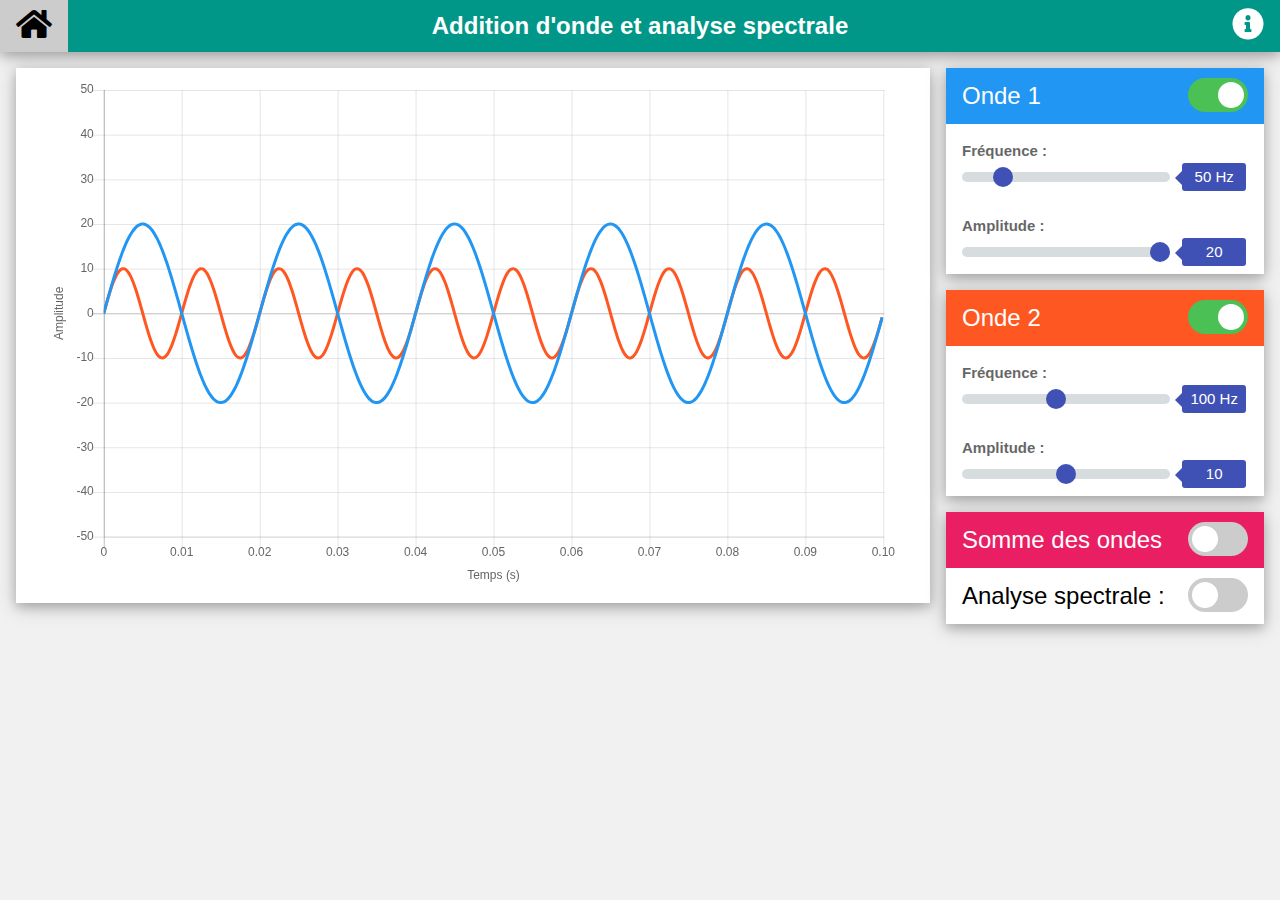
==== commit 0b3b3ef3: "Addition: * menu element standardization" ====
--- a/addition.html
+++ b/addition.html
@@ -53,8 +53,8 @@
 	<div class="header w3-theme">
 		<div class="w3-bar w3-card-4 w3-center">
 			<span class="w3-bar-item w3-display-topmiddle w3-xlarge"><b>Addition d'onde et analyse spectrale</b></span>
-			<button class="w3-bar-item w3-button w3-right w3-xlarge" id="infoButton"><b><i class="fas fa-info-circle fa-lg"></i></b></button>
-			<a href="index.html" class="w3-bar-item w3-button w3-left w3-xlarge" id="homeButton"><b><i class="fas fa-home fa-lg"></i></b></a>
+			<button class="w3-bar-item w3-button w3-right w3-xlarge" id="infoButton"><i class="fas fa-info-circle fa-lg"></i></button>
+			<a href="index.html" class="w3-bar-item w3-button w3-left w3-xlarge" id="homeButton"><i class="fas fa-home fa-lg"></i></a>
 		</div> 
 	</div>
 	<div class="w3-row">
@@ -70,13 +70,17 @@
 							</label>
 						</h3>
 					</header>
-					<div class="w3-container">
-						<p class="">Fréquence :</p>
-						<input class="range-slider_range" id="frequencySlider1" type="range" value="50" min="20" max="200">
-						<span class="range-slider_value" id="frequencyValue1">50 Hz</span>
-						<p>Amplitude :</p>
-						<input class="range-slider_range" id="amplitudeSlider1" type="range" value="20" min="0" max="20">
-						<span class="range-slider_value" id="amplitudeValue1">20</span>
+					<div>
+						<div class="w3-panel">
+							<label class="phy-menu-label">Fréquence :</label>
+							<input class="range-slider_range" id="frequencySlider1" type="range" value="50" min="20" max="200">
+							<span class="range-slider_value" id="frequencyValue1">50 Hz</span>
+						</div>
+						<div class="w3-panel">
+							<label class="phy-menu-label">Amplitude :</label>
+							<input class="range-slider_range" id="amplitudeSlider1" type="range" value="20" min="0" max="20">
+							<span class="range-slider_value" id="amplitudeValue1">20</span>
+						</div>
 					</div>
 				</div>
 				<!-- Middle-right card -->
@@ -90,13 +94,17 @@
 							</label>
 						</h3>
 					</header>
-					<div class="w3-container">
-						<p>Fréquence :</p>
-						<input class="range-slider_range" id="frequencySlider2" type="range" value="100" min="20" max="200">
-						<span class="range-slider_value" id="frequencyValue2">100 Hz</span>
-						<p>Amplitude :</p>
-						<input class="range-slider_range" id="amplitudeSlider2" type="range" value="10" min="0" max="20">
-						<span class="range-slider_value" id="amplitudeValue2">10</span>
+					<div>
+						<div class="w3-panel">
+							<label class="phy-menu-label">Fréquence :</label>
+							<input class="range-slider_range" id="frequencySlider2" type="range" value="100" min="20" max="200">
+							<span class="range-slider_value" id="frequencyValue2">100 Hz</span>
+						</div>
+						<div class="w3-panel">
+							<label class="phy-menu-label">Amplitude :</label>
+							<input class="range-slider_range" id="amplitudeSlider2" type="range" value="10" min="0" max="20">
+							<span class="range-slider_value" id="amplitudeValue2">10</span>
+						</div>
 					</div>
 				</div>
 				<!-- Bottom-right card -->
--- a/lib/fontawesome/css/all.min.css
+++ b/lib/fontawesome/css/all.min.css
@@ -1,5 +1 @@
-/*!
- * Font Awesome Free 5.3.1 by @fontawesome - https://fontawesome.com
- * License - https://fontawesome.com/license/free (Icons: CC BY 4.0, Fonts: SIL OFL 1.1, Code: MIT License)
- */
-.fa,.fab,.fal,.far,.fas{-moz-osx-font-smoothing:grayscale;-webkit-font-smoothing:antialiased;display:inline-block;font-style:normal;font-variant:normal;text-rendering:auto;line-height:1}.fa-lg{font-size:1.33333em;line-height:.75em;vertical-align:-.0667em}.fa-xs{font-size:.75em}.fa-sm{font-size:.875em}.fa-1x{font-size:1em}.fa-2x{font-size:2em}.fa-3x{font-size:3em}.fa-4x{font-size:4em}.fa-5x{font-size:5em}.fa-6x{font-size:6em}.fa-7x{font-size:7em}.fa-8x{font-size:8em}.fa-9x{font-size:9em}.fa-10x{font-size:10em}.fa-fw{text-align:center;width:1.25em}.fa-ul{list-style-type:none;margin-left:2.5em;padding-left:0}.fa-ul>li{position:relative}.fa-li{left:-2em;position:absolute;text-align:center;width:2em;line-height:inherit}.fa-border{border:.08em solid #eee;border-radius:.1em;padding:.2em .25em .15em}.fa-pull-left{float:left}.fa-pull-right{float:right}.fa.fa-pull-left,.fab.fa-pull-left,.fal.fa-pull-left,.far.fa-pull-left,.fas.fa-pull-left{margin-right:.3em}.fa.fa-pull-right,.fab.fa-pull-right,.fal.fa-pull-right,.far.fa-pull-right,.fas.fa-pull-right{margin-left:.3em}.fa-spin{animation:fa-spin 2s infinite linear}.fa-pulse{animation:fa-spin 1s infinite steps(8)}@keyframes fa-spin{0%{transform:rotate(0deg)}to{transform:rotate(1turn)}}.fa-rotate-90{-ms-filter:"progid:DXImageTransform.Microsoft.BasicImage(rotation=1)";transform:rotate(90deg)}.fa-rotate-180{-ms-filter:"progid:DXImageTransform.Microsoft.BasicImage(rotation=2)";transform:rotate(180deg)}.fa-rotate-270{-ms-filter:"progid:DXImageTransform.Microsoft.BasicImage(rotation=3)";transform:rotate(270deg)}.fa-flip-horizontal{-ms-filter:"progid:DXImageTransform.Microsoft.BasicImage(rotation=0, mirror=1)";transform:scaleX(-1)}.fa-flip-vertical{transform:scaleY(-1)}.fa-flip-horizontal.fa-flip-vertical,.fa-flip-vertical{-ms-filter:"progid:DXImageTransform.Microsoft.BasicImage(rotation=2, mirror=1)"}.fa-flip-horizontal.fa-flip-vertical{transform:scale(-1)}:root .fa-flip-horizontal,:root .fa-flip-vertical,:root .fa-rotate-90,:root .fa-rotate-180,:root .fa-rotate-270{-webkit-filter:none;filter:none}.fa-stack{display:inline-block;height:2em;line-height:2em;position:relative;vertical-align:middle;width:2em}.fa-stack-1x,.fa-stack-2x{left:0;position:absolute;text-align:center;width:100%}.fa-stack-1x{line-height:inherit}.fa-stack-2x{font-size:2em}.fa-inverse{color:#fff}.fa-500px:before{content:"\f26e"}.fa-accessible-icon:before{content:"\f368"}.fa-accusoft:before{content:"\f369"}.fa-ad:before{content:"\f641"}.fa-address-book:before{content:"\f2b9"}.fa-address-card:before{content:"\f2bb"}.fa-adjust:before{content:"\f042"}.fa-adn:before{content:"\f170"}.fa-adversal:before{content:"\f36a"}.fa-affiliatetheme:before{content:"\f36b"}.fa-air-freshener:before{content:"\f5d0"}.fa-algolia:before{content:"\f36c"}.fa-align-center:before{content:"\f037"}.fa-align-justify:before{content:"\f039"}.fa-align-left:before{content:"\f036"}.fa-align-right:before{content:"\f038"}.fa-alipay:before{content:"\f642"}.fa-allergies:before{content:"\f461"}.fa-amazon:before{content:"\f270"}.fa-amazon-pay:before{content:"\f42c"}.fa-ambulance:before{content:"\f0f9"}.fa-american-sign-language-interpreting:before{content:"\f2a3"}.fa-amilia:before{content:"\f36d"}.fa-anchor:before{content:"\f13d"}.fa-android:before{content:"\f17b"}.fa-angellist:before{content:"\f209"}.fa-angle-double-down:before{content:"\f103"}.fa-angle-double-left:before{content:"\f100"}.fa-angle-double-right:before{content:"\f101"}.fa-angle-double-up:before{content:"\f102"}.fa-angle-down:before{content:"\f107"}.fa-angle-left:before{content:"\f104"}.fa-angle-right:before{content:"\f105"}.fa-angle-up:before{content:"\f106"}.fa-angry:before{content:"\f556"}.fa-angrycreative:before{content:"\f36e"}.fa-angular:before{content:"\f420"}.fa-ankh:before{content:"\f644"}.fa-app-store:before{content:"\f36f"}.fa-app-store-ios:before{content:"\f370"}.fa-apper:before{content:"\f371"}.fa-apple:before{content:"\f179"}.fa-apple-alt:before{content:"\f5d1"}.fa-apple-pay:before{content:"\f415"}.fa-archive:before{content:"\f187"}.fa-archway:before{content:"\f557"}.fa-arrow-alt-circle-down:before{content:"\f358"}.fa-arrow-alt-circle-left:before{content:"\f359"}.fa-arrow-alt-circle-right:before{content:"\f35a"}.fa-arrow-alt-circle-up:before{content:"\f35b"}.fa-arrow-circle-down:before{content:"\f0ab"}.fa-arrow-circle-left:before{content:"\f0a8"}.fa-arrow-circle-right:before{content:"\f0a9"}.fa-arrow-circle-up:before{content:"\f0aa"}.fa-arrow-down:before{content:"\f063"}.fa-arrow-left:before{content:"\f060"}.fa-arrow-right:before{content:"\f061"}.fa-arrow-up:before{content:"\f062"}.fa-arrows-alt:before{content:"\f0b2"}.fa-arrows-alt-h:before{content:"\f337"}.fa-arrows-alt-v:before{content:"\f338"}.fa-assistive-listening-systems:before{content:"\f2a2"}.fa-asterisk:before{content:"\f069"}.fa-asymmetrik:before{content:"\f372"}.fa-at:before{content:"\f1fa"}.fa-atlas:before{content:"\f558"}.fa-atom:before{content:"\f5d2"}.fa-audible:before{content:"\f373"}.fa-audio-description:before{content:"\f29e"}.fa-autoprefixer:before{content:"\f41c"}.fa-avianex:before{content:"\f374"}.fa-aviato:before{content:"\f421"}.fa-award:before{content:"\f559"}.fa-aws:before{content:"\f375"}.fa-backspace:before{content:"\f55a"}.fa-backward:before{content:"\f04a"}.fa-balance-scale:before{content:"\f24e"}.fa-ban:before{content:"\f05e"}.fa-band-aid:before{content:"\f462"}.fa-bandcamp:before{content:"\f2d5"}.fa-barcode:before{content:"\f02a"}.fa-bars:before{content:"\f0c9"}.fa-baseball-ball:before{content:"\f433"}.fa-basketball-ball:before{content:"\f434"}.fa-bath:before{content:"\f2cd"}.fa-battery-empty:before{content:"\f244"}.fa-battery-full:before{content:"\f240"}.fa-battery-half:before{content:"\f242"}.fa-battery-quarter:before{content:"\f243"}.fa-battery-three-quarters:before{content:"\f241"}.fa-bed:before{content:"\f236"}.fa-beer:before{content:"\f0fc"}.fa-behance:before{content:"\f1b4"}.fa-behance-square:before{content:"\f1b5"}.fa-bell:before{content:"\f0f3"}.fa-bell-slash:before{content:"\f1f6"}.fa-bezier-curve:before{content:"\f55b"}.fa-bible:before{content:"\f647"}.fa-bicycle:before{content:"\f206"}.fa-bimobject:before{content:"\f378"}.fa-binoculars:before{content:"\f1e5"}.fa-birthday-cake:before{content:"\f1fd"}.fa-bitbucket:before{content:"\f171"}.fa-bitcoin:before{content:"\f379"}.fa-bity:before{content:"\f37a"}.fa-black-tie:before{content:"\f27e"}.fa-blackberry:before{content:"\f37b"}.fa-blender:before{content:"\f517"}.fa-blind:before{content:"\f29d"}.fa-blogger:before{content:"\f37c"}.fa-blogger-b:before{content:"\f37d"}.fa-bluetooth:before{content:"\f293"}.fa-bluetooth-b:before{content:"\f294"}.fa-bold:before{content:"\f032"}.fa-bolt:before{content:"\f0e7"}.fa-bomb:before{content:"\f1e2"}.fa-bone:before{content:"\f5d7"}.fa-bong:before{content:"\f55c"}.fa-book:before{content:"\f02d"}.fa-book-open:before{content:"\f518"}.fa-book-reader:before{content:"\f5da"}.fa-bookmark:before{content:"\f02e"}.fa-bowling-ball:before{content:"\f436"}.fa-box:before{content:"\f466"}.fa-box-open:before{content:"\f49e"}.fa-boxes:before{content:"\f468"}.fa-braille:before{content:"\f2a1"}.fa-brain:before{content:"\f5dc"}.fa-briefcase:before{content:"\f0b1"}.fa-briefcase-medical:before{content:"\f469"}.fa-broadcast-tower:before{content:"\f519"}.fa-broom:before{content:"\f51a"}.fa-brush:before{content:"\f55d"}.fa-btc:before{content:"\f15a"}.fa-bug:before{content:"\f188"}.fa-building:before{content:"\f1ad"}.fa-bullhorn:before{content:"\f0a1"}.fa-bullseye:before{content:"\f140"}.fa-burn:before{content:"\f46a"}.fa-buromobelexperte:before{content:"\f37f"}.fa-bus:before{content:"\f207"}.fa-bus-alt:before{content:"\f55e"}.fa-business-time:before{content:"\f64a"}.fa-buysellads:before{content:"\f20d"}.fa-calculator:before{content:"\f1ec"}.fa-calendar:before{content:"\f133"}.fa-calendar-alt:before{content:"\f073"}.fa-calendar-check:before{content:"\f274"}.fa-calendar-minus:before{content:"\f272"}.fa-calendar-plus:before{content:"\f271"}.fa-calendar-times:before{content:"\f273"}.fa-camera:before{content:"\f030"}.fa-camera-retro:before{content:"\f083"}.fa-cannabis:before{content:"\f55f"}.fa-capsules:before{content:"\f46b"}.fa-car:before{content:"\f1b9"}.fa-car-alt:before{content:"\f5de"}.fa-car-battery:before{content:"\f5df"}.fa-car-crash:before{content:"\f5e1"}.fa-car-side:before{content:"\f5e4"}.fa-caret-down:before{content:"\f0d7"}.fa-caret-left:before{content:"\f0d9"}.fa-caret-right:before{content:"\f0da"}.fa-caret-square-down:before{content:"\f150"}.fa-caret-square-left:before{content:"\f191"}.fa-caret-square-right:before{content:"\f152"}.fa-caret-square-up:before{content:"\f151"}.fa-caret-up:before{content:"\f0d8"}.fa-cart-arrow-down:before{content:"\f218"}.fa-cart-plus:before{content:"\f217"}.fa-cc-amazon-pay:before{content:"\f42d"}.fa-cc-amex:before{content:"\f1f3"}.fa-cc-apple-pay:before{content:"\f416"}.fa-cc-diners-club:before{content:"\f24c"}.fa-cc-discover:before{content:"\f1f2"}.fa-cc-jcb:before{content:"\f24b"}.fa-cc-mastercard:before{content:"\f1f1"}.fa-cc-paypal:before{content:"\f1f4"}.fa-cc-stripe:before{content:"\f1f5"}.fa-cc-visa:before{content:"\f1f0"}.fa-centercode:before{content:"\f380"}.fa-certificate:before{content:"\f0a3"}.fa-chalkboard:before{content:"\f51b"}.fa-chalkboard-teacher:before{content:"\f51c"}.fa-charging-station:before{content:"\f5e7"}.fa-chart-area:before{content:"\f1fe"}.fa-chart-bar:before{content:"\f080"}.fa-chart-line:before{content:"\f201"}.fa-chart-pie:before{content:"\f200"}.fa-check:before{content:"\f00c"}.fa-check-circle:before{content:"\f058"}.fa-check-double:before{content:"\f560"}.fa-check-square:before{content:"\f14a"}.fa-chess:before{content:"\f439"}.fa-chess-bishop:before{content:"\f43a"}.fa-chess-board:before{content:"\f43c"}.fa-chess-king:before{content:"\f43f"}.fa-chess-knight:before{content:"\f441"}.fa-chess-pawn:before{content:"\f443"}.fa-chess-queen:before{content:"\f445"}.fa-chess-rook:before{content:"\f447"}.fa-chevron-circle-down:before{content:"\f13a"}.fa-chevron-circle-left:before{content:"\f137"}.fa-chevron-circle-right:before{content:"\f138"}.fa-chevron-circle-up:before{content:"\f139"}.fa-chevron-down:before{content:"\f078"}.fa-chevron-left:before{content:"\f053"}.fa-chevron-right:before{content:"\f054"}.fa-chevron-up:before{content:"\f077"}.fa-child:before{content:"\f1ae"}.fa-chrome:before{content:"\f268"}.fa-church:before{content:"\f51d"}.fa-circle:before{content:"\f111"}.fa-circle-notch:before{content:"\f1ce"}.fa-city:before{content:"\f64f"}.fa-clipboard:before{content:"\f328"}.fa-clipboard-check:before{content:"\f46c"}.fa-clipboard-list:before{content:"\f46d"}.fa-clock:before{content:"\f017"}.fa-clone:before{content:"\f24d"}.fa-closed-captioning:before{content:"\f20a"}.fa-cloud:before{content:"\f0c2"}.fa-cloud-download-alt:before{content:"\f381"}.fa-cloud-upload-alt:before{content:"\f382"}.fa-cloudscale:before{content:"\f383"}.fa-cloudsmith:before{content:"\f384"}.fa-cloudversify:before{content:"\f385"}.fa-cocktail:before{content:"\f561"}.fa-code:before{content:"\f121"}.fa-code-branch:before{content:"\f126"}.fa-codepen:before{content:"\f1cb"}.fa-codiepie:before{content:"\f284"}.fa-coffee:before{content:"\f0f4"}.fa-cog:before{content:"\f013"}.fa-cogs:before{content:"\f085"}.fa-coins:before{content:"\f51e"}.fa-columns:before{content:"\f0db"}.fa-comment:before{content:"\f075"}.fa-comment-alt:before{content:"\f27a"}.fa-comment-dollar:before{content:"\f651"}.fa-comment-dots:before{content:"\f4ad"}.fa-comment-slash:before{content:"\f4b3"}.fa-comments:before{content:"\f086"}.fa-comments-dollar:before{content:"\f653"}.fa-compact-disc:before{content:"\f51f"}.fa-compass:before{content:"\f14e"}.fa-compress:before{content:"\f066"}.fa-concierge-bell:before{content:"\f562"}.fa-connectdevelop:before{content:"\f20e"}.fa-contao:before{content:"\f26d"}.fa-cookie:before{content:"\f563"}.fa-cookie-bite:before{content:"\f564"}.fa-copy:before{content:"\f0c5"}.fa-copyright:before{content:"\f1f9"}.fa-couch:before{content:"\f4b8"}.fa-cpanel:before{content:"\f388"}.fa-creative-commons:before{content:"\f25e"}.fa-creative-commons-by:before{content:"\f4e7"}.fa-creative-commons-nc:before{content:"\f4e8"}.fa-creative-commons-nc-eu:before{content:"\f4e9"}.fa-creative-commons-nc-jp:before{content:"\f4ea"}.fa-creative-commons-nd:before{content:"\f4eb"}.fa-creative-commons-pd:before{content:"\f4ec"}.fa-creative-commons-pd-alt:before{content:"\f4ed"}.fa-creative-commons-remix:before{content:"\f4ee"}.fa-creative-commons-sa:before{content:"\f4ef"}.fa-creative-commons-sampling:before{content:"\f4f0"}.fa-creative-commons-sampling-plus:before{content:"\f4f1"}.fa-creative-commons-share:before{content:"\f4f2"}.fa-credit-card:before{content:"\f09d"}.fa-crop:before{content:"\f125"}.fa-crop-alt:before{content:"\f565"}.fa-cross:before{content:"\f654"}.fa-crosshairs:before{content:"\f05b"}.fa-crow:before{content:"\f520"}.fa-crown:before{content:"\f521"}.fa-css3:before{content:"\f13c"}.fa-css3-alt:before{content:"\f38b"}.fa-cube:before{content:"\f1b2"}.fa-cubes:before{content:"\f1b3"}.fa-cut:before{content:"\f0c4"}.fa-cuttlefish:before{content:"\f38c"}.fa-d-and-d:before{content:"\f38d"}.fa-dashcube:before{content:"\f210"}.fa-database:before{content:"\f1c0"}.fa-deaf:before{content:"\f2a4"}.fa-delicious:before{content:"\f1a5"}.fa-deploydog:before{content:"\f38e"}.fa-deskpro:before{content:"\f38f"}.fa-desktop:before{content:"\f108"}.fa-deviantart:before{content:"\f1bd"}.fa-dharmachakra:before{content:"\f655"}.fa-diagnoses:before{content:"\f470"}.fa-dice:before{content:"\f522"}.fa-dice-five:before{content:"\f523"}.fa-dice-four:before{content:"\f524"}.fa-dice-one:before{content:"\f525"}.fa-dice-six:before{content:"\f526"}.fa-dice-three:before{content:"\f527"}.fa-dice-two:before{content:"\f528"}.fa-digg:before{content:"\f1a6"}.fa-digital-ocean:before{content:"\f391"}.fa-digital-tachograph:before{content:"\f566"}.fa-directions:before{content:"\f5eb"}.fa-discord:before{content:"\f392"}.fa-discourse:before{content:"\f393"}.fa-divide:before{content:"\f529"}.fa-dizzy:before{content:"\f567"}.fa-dna:before{content:"\f471"}.fa-dochub:before{content:"\f394"}.fa-docker:before{content:"\f395"}.fa-dollar-sign:before{content:"\f155"}.fa-dolly:before{content:"\f472"}.fa-dolly-flatbed:before{content:"\f474"}.fa-donate:before{content:"\f4b9"}.fa-door-closed:before{content:"\f52a"}.fa-door-open:before{content:"\f52b"}.fa-dot-circle:before{content:"\f192"}.fa-dove:before{content:"\f4ba"}.fa-download:before{content:"\f019"}.fa-draft2digital:before{content:"\f396"}.fa-drafting-compass:before{content:"\f568"}.fa-draw-polygon:before{content:"\f5ee"}.fa-dribbble:before{content:"\f17d"}.fa-dribbble-square:before{content:"\f397"}.fa-dropbox:before{content:"\f16b"}.fa-drum:before{content:"\f569"}.fa-drum-steelpan:before{content:"\f56a"}.fa-drupal:before{content:"\f1a9"}.fa-dumbbell:before{content:"\f44b"}.fa-dyalog:before{content:"\f399"}.fa-earlybirds:before{content:"\f39a"}.fa-ebay:before{content:"\f4f4"}.fa-edge:before{content:"\f282"}.fa-edit:before{content:"\f044"}.fa-eject:before{content:"\f052"}.fa-elementor:before{content:"\f430"}.fa-ellipsis-h:before{content:"\f141"}.fa-ellipsis-v:before{content:"\f142"}.fa-ello:before{content:"\f5f1"}.fa-ember:before{content:"\f423"}.fa-empire:before{content:"\f1d1"}.fa-envelope:before{content:"\f0e0"}.fa-envelope-open:before{content:"\f2b6"}.fa-envelope-open-text:before{content:"\f658"}.fa-envelope-square:before{content:"\f199"}.fa-envira:before{content:"\f299"}.fa-equals:before{content:"\f52c"}.fa-eraser:before{content:"\f12d"}.fa-erlang:before{content:"\f39d"}.fa-ethereum:before{content:"\f42e"}.fa-etsy:before{content:"\f2d7"}.fa-euro-sign:before{content:"\f153"}.fa-exchange-alt:before{content:"\f362"}.fa-exclamation:before{content:"\f12a"}.fa-exclamation-circle:before{content:"\f06a"}.fa-exclamation-triangle:before{content:"\f071"}.fa-expand:before{content:"\f065"}.fa-expand-arrows-alt:before{content:"\f31e"}.fa-expeditedssl:before{content:"\f23e"}.fa-external-link-alt:before{content:"\f35d"}.fa-external-link-square-alt:before{content:"\f360"}.fa-eye:before{content:"\f06e"}.fa-eye-dropper:before{content:"\f1fb"}.fa-eye-slash:before{content:"\f070"}.fa-facebook:before{content:"\f09a"}.fa-facebook-f:before{content:"\f39e"}.fa-facebook-messenger:before{content:"\f39f"}.fa-facebook-square:before{content:"\f082"}.fa-fast-backward:before{content:"\f049"}.fa-fast-forward:before{content:"\f050"}.fa-fax:before{content:"\f1ac"}.fa-feather:before{content:"\f52d"}.fa-feather-alt:before{content:"\f56b"}.fa-female:before{content:"\f182"}.fa-fighter-jet:before{content:"\f0fb"}.fa-file:before{content:"\f15b"}.fa-file-alt:before{content:"\f15c"}.fa-file-archive:before{content:"\f1c6"}.fa-file-audio:before{content:"\f1c7"}.fa-file-code:before{content:"\f1c9"}.fa-file-contract:before{content:"\f56c"}.fa-file-download:before{content:"\f56d"}.fa-file-excel:before{content:"\f1c3"}.fa-file-export:before{content:"\f56e"}.fa-file-image:before{content:"\f1c5"}.fa-file-import:before{content:"\f56f"}.fa-file-invoice:before{content:"\f570"}.fa-file-invoice-dollar:before{content:"\f571"}.fa-file-medical:before{content:"\f477"}.fa-file-medical-alt:before{content:"\f478"}.fa-file-pdf:before{content:"\f1c1"}.fa-file-powerpoint:before{content:"\f1c4"}.fa-file-prescription:before{content:"\f572"}.fa-file-signature:before{content:"\f573"}.fa-file-upload:before{content:"\f574"}.fa-file-video:before{content:"\f1c8"}.fa-file-word:before{content:"\f1c2"}.fa-fill:before{content:"\f575"}.fa-fill-drip:before{content:"\f576"}.fa-film:before{content:"\f008"}.fa-filter:before{content:"\f0b0"}.fa-fingerprint:before{content:"\f577"}.fa-fire:before{content:"\f06d"}.fa-fire-extinguisher:before{content:"\f134"}.fa-firefox:before{content:"\f269"}.fa-first-aid:before{content:"\f479"}.fa-first-order:before{content:"\f2b0"}.fa-first-order-alt:before{content:"\f50a"}.fa-firstdraft:before{content:"\f3a1"}.fa-fish:before{content:"\f578"}.fa-flag:before{content:"\f024"}.fa-flag-checkered:before{content:"\f11e"}.fa-flask:before{content:"\f0c3"}.fa-flickr:before{content:"\f16e"}.fa-flipboard:before{content:"\f44d"}.fa-flushed:before{content:"\f579"}.fa-fly:before{content:"\f417"}.fa-folder:before{content:"\f07b"}.fa-folder-minus:before{content:"\f65d"}.fa-folder-open:before{content:"\f07c"}.fa-folder-plus:before{content:"\f65e"}.fa-font:before{content:"\f031"}.fa-font-awesome:before{content:"\f2b4"}.fa-font-awesome-alt:before{content:"\f35c"}.fa-font-awesome-flag:before{content:"\f425"}.fa-font-awesome-logo-full:before{content:"\f4e6"}.fa-fonticons:before{content:"\f280"}.fa-fonticons-fi:before{content:"\f3a2"}.fa-football-ball:before{content:"\f44e"}.fa-fort-awesome:before{content:"\f286"}.fa-fort-awesome-alt:before{content:"\f3a3"}.fa-forumbee:before{content:"\f211"}.fa-forward:before{content:"\f04e"}.fa-foursquare:before{content:"\f180"}.fa-free-code-camp:before{content:"\f2c5"}.fa-freebsd:before{content:"\f3a4"}.fa-frog:before{content:"\f52e"}.fa-frown:before{content:"\f119"}.fa-frown-open:before{content:"\f57a"}.fa-fulcrum:before{content:"\f50b"}.fa-funnel-dollar:before{content:"\f662"}.fa-futbol:before{content:"\f1e3"}.fa-galactic-republic:before{content:"\f50c"}.fa-galactic-senate:before{content:"\f50d"}.fa-gamepad:before{content:"\f11b"}.fa-gas-pump:before{content:"\f52f"}.fa-gavel:before{content:"\f0e3"}.fa-gem:before{content:"\f3a5"}.fa-genderless:before{content:"\f22d"}.fa-get-pocket:before{content:"\f265"}.fa-gg:before{content:"\f260"}.fa-gg-circle:before{content:"\f261"}.fa-gift:before{content:"\f06b"}.fa-git:before{content:"\f1d3"}.fa-git-square:before{content:"\f1d2"}.fa-github:before{content:"\f09b"}.fa-github-alt:before{content:"\f113"}.fa-github-square:before{content:"\f092"}.fa-gitkraken:before{content:"\f3a6"}.fa-gitlab:before{content:"\f296"}.fa-gitter:before{content:"\f426"}.fa-glass-martini:before{content:"\f000"}.fa-glass-martini-alt:before{content:"\f57b"}.fa-glasses:before{content:"\f530"}.fa-glide:before{content:"\f2a5"}.fa-glide-g:before{content:"\f2a6"}.fa-globe:before{content:"\f0ac"}.fa-globe-africa:before{content:"\f57c"}.fa-globe-americas:before{content:"\f57d"}.fa-globe-asia:before{content:"\f57e"}.fa-gofore:before{content:"\f3a7"}.fa-golf-ball:before{content:"\f450"}.fa-goodreads:before{content:"\f3a8"}.fa-goodreads-g:before{content:"\f3a9"}.fa-google:before{content:"\f1a0"}.fa-google-drive:before{content:"\f3aa"}.fa-google-play:before{content:"\f3ab"}.fa-google-plus:before{content:"\f2b3"}.fa-google-plus-g:before{content:"\f0d5"}.fa-google-plus-square:before{content:"\f0d4"}.fa-google-wallet:before{content:"\f1ee"}.fa-gopuram:before{content:"\f664"}.fa-graduation-cap:before{content:"\f19d"}.fa-gratipay:before{content:"\f184"}.fa-grav:before{content:"\f2d6"}.fa-greater-than:before{content:"\f531"}.fa-greater-than-equal:before{content:"\f532"}.fa-grimace:before{content:"\f57f"}.fa-grin:before{content:"\f580"}.fa-grin-alt:before{content:"\f581"}.fa-grin-beam:before{content:"\f582"}.fa-grin-beam-sweat:before{content:"\f583"}.fa-grin-hearts:before{content:"\f584"}.fa-grin-squint:before{content:"\f585"}.fa-grin-squint-tears:before{content:"\f586"}.fa-grin-stars:before{content:"\f587"}.fa-grin-tears:before{content:"\f588"}.fa-grin-tongue:before{content:"\f589"}.fa-grin-tongue-squint:before{content:"\f58a"}.fa-grin-tongue-wink:before{content:"\f58b"}.fa-grin-wink:before{content:"\f58c"}.fa-grip-horizontal:before{content:"\f58d"}.fa-grip-vertical:before{content:"\f58e"}.fa-gripfire:before{content:"\f3ac"}.fa-grunt:before{content:"\f3ad"}.fa-gulp:before{content:"\f3ae"}.fa-h-square:before{content:"\f0fd"}.fa-hacker-news:before{content:"\f1d4"}.fa-hacker-news-square:before{content:"\f3af"}.fa-hackerrank:before{content:"\f5f7"}.fa-hamsa:before{content:"\f665"}.fa-hand-holding:before{content:"\f4bd"}.fa-hand-holding-heart:before{content:"\f4be"}.fa-hand-holding-usd:before{content:"\f4c0"}.fa-hand-lizard:before{content:"\f258"}.fa-hand-paper:before{content:"\f256"}.fa-hand-peace:before{content:"\f25b"}.fa-hand-point-down:before{content:"\f0a7"}.fa-hand-point-left:before{content:"\f0a5"}.fa-hand-point-right:before{content:"\f0a4"}.fa-hand-point-up:before{content:"\f0a6"}.fa-hand-pointer:before{content:"\f25a"}.fa-hand-rock:before{content:"\f255"}.fa-hand-scissors:before{content:"\f257"}.fa-hand-spock:before{content:"\f259"}.fa-hands:before{content:"\f4c2"}.fa-hands-helping:before{content:"\f4c4"}.fa-handshake:before{content:"\f2b5"}.fa-hashtag:before{content:"\f292"}.fa-haykal:before{content:"\f666"}.fa-hdd:before{content:"\f0a0"}.fa-heading:before{content:"\f1dc"}.fa-headphones:before{content:"\f025"}.fa-headphones-alt:before{content:"\f58f"}.fa-headset:before{content:"\f590"}.fa-heart:before{content:"\f004"}.fa-heartbeat:before{content:"\f21e"}.fa-helicopter:before{content:"\f533"}.fa-highlighter:before{content:"\f591"}.fa-hips:before{content:"\f452"}.fa-hire-a-helper:before{content:"\f3b0"}.fa-history:before{content:"\f1da"}.fa-hockey-puck:before{content:"\f453"}.fa-home:before{content:"\f015"}.fa-hooli:before{content:"\f427"}.fa-hornbill:before{content:"\f592"}.fa-hospital:before{content:"\f0f8"}.fa-hospital-alt:before{content:"\f47d"}.fa-hospital-symbol:before{content:"\f47e"}.fa-hot-tub:before{content:"\f593"}.fa-hotel:before{content:"\f594"}.fa-hotjar:before{content:"\f3b1"}.fa-hourglass:before{content:"\f254"}.fa-hourglass-end:before{content:"\f253"}.fa-hourglass-half:before{content:"\f252"}.fa-hourglass-start:before{content:"\f251"}.fa-houzz:before{content:"\f27c"}.fa-html5:before{content:"\f13b"}.fa-hubspot:before{content:"\f3b2"}.fa-i-cursor:before{content:"\f246"}.fa-id-badge:before{content:"\f2c1"}.fa-id-card:before{content:"\f2c2"}.fa-id-card-alt:before{content:"\f47f"}.fa-image:before{content:"\f03e"}.fa-images:before{content:"\f302"}.fa-imdb:before{content:"\f2d8"}.fa-inbox:before{content:"\f01c"}.fa-indent:before{content:"\f03c"}.fa-industry:before{content:"\f275"}.fa-infinity:before{content:"\f534"}.fa-info:before{content:"\f129"}.fa-info-circle:before{content:"\f05a"}.fa-instagram:before{content:"\f16d"}.fa-internet-explorer:before{content:"\f26b"}.fa-ioxhost:before{content:"\f208"}.fa-italic:before{content:"\f033"}.fa-itunes:before{content:"\f3b4"}.fa-itunes-note:before{content:"\f3b5"}.fa-java:before{content:"\f4e4"}.fa-jedi:before{content:"\f669"}.fa-jedi-order:before{content:"\f50e"}.fa-jenkins:before{content:"\f3b6"}.fa-joget:before{content:"\f3b7"}.fa-joint:before{content:"\f595"}.fa-joomla:before{content:"\f1aa"}.fa-journal-whills:before{content:"\f66a"}.fa-js:before{content:"\f3b8"}.fa-js-square:before{content:"\f3b9"}.fa-jsfiddle:before{content:"\f1cc"}.fa-kaaba:before{content:"\f66b"}.fa-kaggle:before{content:"\f5fa"}.fa-key:before{content:"\f084"}.fa-keybase:before{content:"\f4f5"}.fa-keyboard:before{content:"\f11c"}.fa-keycdn:before{content:"\f3ba"}.fa-khanda:before{content:"\f66d"}.fa-kickstarter:before{content:"\f3bb"}.fa-kickstarter-k:before{content:"\f3bc"}.fa-kiss:before{content:"\f596"}.fa-kiss-beam:before{content:"\f597"}.fa-kiss-wink-heart:before{content:"\f598"}.fa-kiwi-bird:before{content:"\f535"}.fa-korvue:before{content:"\f42f"}.fa-landmark:before{content:"\f66f"}.fa-language:before{content:"\f1ab"}.fa-laptop:before{content:"\f109"}.fa-laptop-code:before{content:"\f5fc"}.fa-laravel:before{content:"\f3bd"}.fa-lastfm:before{content:"\f202"}.fa-lastfm-square:before{content:"\f203"}.fa-laugh:before{content:"\f599"}.fa-laugh-beam:before{content:"\f59a"}.fa-laugh-squint:before{content:"\f59b"}.fa-laugh-wink:before{content:"\f59c"}.fa-layer-group:before{content:"\f5fd"}.fa-leaf:before{content:"\f06c"}.fa-leanpub:before{content:"\f212"}.fa-lemon:before{content:"\f094"}.fa-less:before{content:"\f41d"}.fa-less-than:before{content:"\f536"}.fa-less-than-equal:before{content:"\f537"}.fa-level-down-alt:before{content:"\f3be"}.fa-level-up-alt:before{content:"\f3bf"}.fa-life-ring:before{content:"\f1cd"}.fa-lightbulb:before{content:"\f0eb"}.fa-line:before{content:"\f3c0"}.fa-link:before{content:"\f0c1"}.fa-linkedin:before{content:"\f08c"}.fa-linkedin-in:before{content:"\f0e1"}.fa-linode:before{content:"\f2b8"}.fa-linux:before{content:"\f17c"}.fa-lira-sign:before{content:"\f195"}.fa-list:before{content:"\f03a"}.fa-list-alt:before{content:"\f022"}.fa-list-ol:before{content:"\f0cb"}.fa-list-ul:before{content:"\f0ca"}.fa-location-arrow:before{content:"\f124"}.fa-lock:before{content:"\f023"}.fa-lock-open:before{content:"\f3c1"}.fa-long-arrow-alt-down:before{content:"\f309"}.fa-long-arrow-alt-left:before{content:"\f30a"}.fa-long-arrow-alt-right:before{content:"\f30b"}.fa-long-arrow-alt-up:before{content:"\f30c"}.fa-low-vision:before{content:"\f2a8"}.fa-luggage-cart:before{content:"\f59d"}.fa-lyft:before{content:"\f3c3"}.fa-magento:before{content:"\f3c4"}.fa-magic:before{content:"\f0d0"}.fa-magnet:before{content:"\f076"}.fa-mail-bulk:before{content:"\f674"}.fa-mailchimp:before{content:"\f59e"}.fa-male:before{content:"\f183"}.fa-mandalorian:before{content:"\f50f"}.fa-map:before{content:"\f279"}.fa-map-marked:before{content:"\f59f"}.fa-map-marked-alt:before{content:"\f5a0"}.fa-map-marker:before{content:"\f041"}.fa-map-marker-alt:before{content:"\f3c5"}.fa-map-pin:before{content:"\f276"}.fa-map-signs:before{content:"\f277"}.fa-markdown:before{content:"\f60f"}.fa-marker:before{content:"\f5a1"}.fa-mars:before{content:"\f222"}.fa-mars-double:before{content:"\f227"}.fa-mars-stroke:before{content:"\f229"}.fa-mars-stroke-h:before{content:"\f22b"}.fa-mars-stroke-v:before{content:"\f22a"}.fa-mastodon:before{content:"\f4f6"}.fa-maxcdn:before{content:"\f136"}.fa-medal:before{content:"\f5a2"}.fa-medapps:before{content:"\f3c6"}.fa-medium:before{content:"\f23a"}.fa-medium-m:before{content:"\f3c7"}.fa-medkit:before{content:"\f0fa"}.fa-medrt:before{content:"\f3c8"}.fa-meetup:before{content:"\f2e0"}.fa-megaport:before{content:"\f5a3"}.fa-meh:before{content:"\f11a"}.fa-meh-blank:before{content:"\f5a4"}.fa-meh-rolling-eyes:before{content:"\f5a5"}.fa-memory:before{content:"\f538"}.fa-menorah:before{content:"\f676"}.fa-mercury:before{content:"\f223"}.fa-microchip:before{content:"\f2db"}.fa-microphone:before{content:"\f130"}.fa-microphone-alt:before{content:"\f3c9"}.fa-microphone-alt-slash:before{content:"\f539"}.fa-microphone-slash:before{content:"\f131"}.fa-microscope:before{content:"\f610"}.fa-microsoft:before{content:"\f3ca"}.fa-minus:before{content:"\f068"}.fa-minus-circle:before{content:"\f056"}.fa-minus-square:before{content:"\f146"}.fa-mix:before{content:"\f3cb"}.fa-mixcloud:before{content:"\f289"}.fa-mizuni:before{content:"\f3cc"}.fa-mobile:before{content:"\f10b"}.fa-mobile-alt:before{content:"\f3cd"}.fa-modx:before{content:"\f285"}.fa-monero:before{content:"\f3d0"}.fa-money-bill:before{content:"\f0d6"}.fa-money-bill-alt:before{content:"\f3d1"}.fa-money-bill-wave:before{content:"\f53a"}.fa-money-bill-wave-alt:before{content:"\f53b"}.fa-money-check:before{content:"\f53c"}.fa-money-check-alt:before{content:"\f53d"}.fa-monument:before{content:"\f5a6"}.fa-moon:before{content:"\f186"}.fa-mortar-pestle:before{content:"\f5a7"}.fa-mosque:before{content:"\f678"}.fa-motorcycle:before{content:"\f21c"}.fa-mouse-pointer:before{content:"\f245"}.fa-music:before{content:"\f001"}.fa-napster:before{content:"\f3d2"}.fa-neos:before{content:"\f612"}.fa-neuter:before{content:"\f22c"}.fa-newspaper:before{content:"\f1ea"}.fa-nimblr:before{content:"\f5a8"}.fa-nintendo-switch:before{content:"\f418"}.fa-node:before{content:"\f419"}.fa-node-js:before{content:"\f3d3"}.fa-not-equal:before{content:"\f53e"}.fa-notes-medical:before{content:"\f481"}.fa-npm:before{content:"\f3d4"}.fa-ns8:before{content:"\f3d5"}.fa-nutritionix:before{content:"\f3d6"}.fa-object-group:before{content:"\f247"}.fa-object-ungroup:before{content:"\f248"}.fa-odnoklassniki:before{content:"\f263"}.fa-odnoklassniki-square:before{content:"\f264"}.fa-oil-can:before{content:"\f613"}.fa-old-republic:before{content:"\f510"}.fa-om:before{content:"\f679"}.fa-opencart:before{content:"\f23d"}.fa-openid:before{content:"\f19b"}.fa-opera:before{content:"\f26a"}.fa-optin-monster:before{content:"\f23c"}.fa-osi:before{content:"\f41a"}.fa-outdent:before{content:"\f03b"}.fa-page4:before{content:"\f3d7"}.fa-pagelines:before{content:"\f18c"}.fa-paint-brush:before{content:"\f1fc"}.fa-paint-roller:before{content:"\f5aa"}.fa-palette:before{content:"\f53f"}.fa-palfed:before{content:"\f3d8"}.fa-pallet:before{content:"\f482"}.fa-paper-plane:before{content:"\f1d8"}.fa-paperclip:before{content:"\f0c6"}.fa-parachute-box:before{content:"\f4cd"}.fa-paragraph:before{content:"\f1dd"}.fa-parking:before{content:"\f540"}.fa-passport:before{content:"\f5ab"}.fa-pastafarianism:before{content:"\f67b"}.fa-paste:before{content:"\f0ea"}.fa-patreon:before{content:"\f3d9"}.fa-pause:before{content:"\f04c"}.fa-pause-circle:before{content:"\f28b"}.fa-paw:before{content:"\f1b0"}.fa-paypal:before{content:"\f1ed"}.fa-peace:before{content:"\f67c"}.fa-pen:before{content:"\f304"}.fa-pen-alt:before{content:"\f305"}.fa-pen-fancy:before{content:"\f5ac"}.fa-pen-nib:before{content:"\f5ad"}.fa-pen-square:before{content:"\f14b"}.fa-pencil-alt:before{content:"\f303"}.fa-pencil-ruler:before{content:"\f5ae"}.fa-people-carry:before{content:"\f4ce"}.fa-percent:before{content:"\f295"}.fa-percentage:before{content:"\f541"}.fa-periscope:before{content:"\f3da"}.fa-phabricator:before{content:"\f3db"}.fa-phoenix-framework:before{content:"\f3dc"}.fa-phoenix-squadron:before{content:"\f511"}.fa-phone:before{content:"\f095"}.fa-phone-slash:before{content:"\f3dd"}.fa-phone-square:before{content:"\f098"}.fa-phone-volume:before{content:"\f2a0"}.fa-php:before{content:"\f457"}.fa-pied-piper:before{content:"\f2ae"}.fa-pied-piper-alt:before{content:"\f1a8"}.fa-pied-piper-hat:before{content:"\f4e5"}.fa-pied-piper-pp:before{content:"\f1a7"}.fa-piggy-bank:before{content:"\f4d3"}.fa-pills:before{content:"\f484"}.fa-pinterest:before{content:"\f0d2"}.fa-pinterest-p:before{content:"\f231"}.fa-pinterest-square:before{content:"\f0d3"}.fa-place-of-worship:before{content:"\f67f"}.fa-plane:before{content:"\f072"}.fa-plane-arrival:before{content:"\f5af"}.fa-plane-departure:before{content:"\f5b0"}.fa-play:before{content:"\f04b"}.fa-play-circle:before{content:"\f144"}.fa-playstation:before{content:"\f3df"}.fa-plug:before{content:"\f1e6"}.fa-plus:before{content:"\f067"}.fa-plus-circle:before{content:"\f055"}.fa-plus-square:before{content:"\f0fe"}.fa-podcast:before{content:"\f2ce"}.fa-poll:before{content:"\f681"}.fa-poll-h:before{content:"\f682"}.fa-poo:before{content:"\f2fe"}.fa-poop:before{content:"\f619"}.fa-portrait:before{content:"\f3e0"}.fa-pound-sign:before{content:"\f154"}.fa-power-off:before{content:"\f011"}.fa-pray:before{content:"\f683"}.fa-praying-hands:before{content:"\f684"}.fa-prescription:before{content:"\f5b1"}.fa-prescription-bottle:before{content:"\f485"}.fa-prescription-bottle-alt:before{content:"\f486"}.fa-print:before{content:"\f02f"}.fa-procedures:before{content:"\f487"}.fa-product-hunt:before{content:"\f288"}.fa-project-diagram:before{content:"\f542"}.fa-pushed:before{content:"\f3e1"}.fa-puzzle-piece:before{content:"\f12e"}.fa-python:before{content:"\f3e2"}.fa-qq:before{content:"\f1d6"}.fa-qrcode:before{content:"\f029"}.fa-question:before{content:"\f128"}.fa-question-circle:before{content:"\f059"}.fa-quidditch:before{content:"\f458"}.fa-quinscape:before{content:"\f459"}.fa-quora:before{content:"\f2c4"}.fa-quote-left:before{content:"\f10d"}.fa-quote-right:before{content:"\f10e"}.fa-quran:before{content:"\f687"}.fa-r-project:before{content:"\f4f7"}.fa-random:before{content:"\f074"}.fa-ravelry:before{content:"\f2d9"}.fa-react:before{content:"\f41b"}.fa-readme:before{content:"\f4d5"}.fa-rebel:before{content:"\f1d0"}.fa-receipt:before{content:"\f543"}.fa-recycle:before{content:"\f1b8"}.fa-red-river:before{content:"\f3e3"}.fa-reddit:before{content:"\f1a1"}.fa-reddit-alien:before{content:"\f281"}.fa-reddit-square:before{content:"\f1a2"}.fa-redo:before{content:"\f01e"}.fa-redo-alt:before{content:"\f2f9"}.fa-registered:before{content:"\f25d"}.fa-rendact:before{content:"\f3e4"}.fa-renren:before{content:"\f18b"}.fa-reply:before{content:"\f3e5"}.fa-reply-all:before{content:"\f122"}.fa-replyd:before{content:"\f3e6"}.fa-researchgate:before{content:"\f4f8"}.fa-resolving:before{content:"\f3e7"}.fa-retweet:before{content:"\f079"}.fa-rev:before{content:"\f5b2"}.fa-ribbon:before{content:"\f4d6"}.fa-road:before{content:"\f018"}.fa-robot:before{content:"\f544"}.fa-rocket:before{content:"\f135"}.fa-rocketchat:before{content:"\f3e8"}.fa-rockrms:before{content:"\f3e9"}.fa-route:before{content:"\f4d7"}.fa-rss:before{content:"\f09e"}.fa-rss-square:before{content:"\f143"}.fa-ruble-sign:before{content:"\f158"}.fa-ruler:before{content:"\f545"}.fa-ruler-combined:before{content:"\f546"}.fa-ruler-horizontal:before{content:"\f547"}.fa-ruler-vertical:before{content:"\f548"}.fa-rupee-sign:before{content:"\f156"}.fa-sad-cry:before{content:"\f5b3"}.fa-sad-tear:before{content:"\f5b4"}.fa-safari:before{content:"\f267"}.fa-sass:before{content:"\f41e"}.fa-save:before{content:"\f0c7"}.fa-schlix:before{content:"\f3ea"}.fa-school:before{content:"\f549"}.fa-screwdriver:before{content:"\f54a"}.fa-scribd:before{content:"\f28a"}.fa-search:before{content:"\f002"}.fa-search-dollar:before{content:"\f688"}.fa-search-location:before{content:"\f689"}.fa-search-minus:before{content:"\f010"}.fa-search-plus:before{content:"\f00e"}.fa-searchengin:before{content:"\f3eb"}.fa-seedling:before{content:"\f4d8"}.fa-sellcast:before{content:"\f2da"}.fa-sellsy:before{content:"\f213"}.fa-server:before{content:"\f233"}.fa-servicestack:before{content:"\f3ec"}.fa-shapes:before{content:"\f61f"}.fa-share:before{content:"\f064"}.fa-share-alt:before{content:"\f1e0"}.fa-share-alt-square:before{content:"\f1e1"}.fa-share-square:before{content:"\f14d"}.fa-shekel-sign:before{content:"\f20b"}.fa-shield-alt:before{content:"\f3ed"}.fa-ship:before{content:"\f21a"}.fa-shipping-fast:before{content:"\f48b"}.fa-shirtsinbulk:before{content:"\f214"}.fa-shoe-prints:before{content:"\f54b"}.fa-shopping-bag:before{content:"\f290"}.fa-shopping-basket:before{content:"\f291"}.fa-shopping-cart:before{content:"\f07a"}.fa-shopware:before{content:"\f5b5"}.fa-shower:before{content:"\f2cc"}.fa-shuttle-van:before{content:"\f5b6"}.fa-sign:before{content:"\f4d9"}.fa-sign-in-alt:before{content:"\f2f6"}.fa-sign-language:before{content:"\f2a7"}.fa-sign-out-alt:before{content:"\f2f5"}.fa-signal:before{content:"\f012"}.fa-signature:before{content:"\f5b7"}.fa-simplybuilt:before{content:"\f215"}.fa-sistrix:before{content:"\f3ee"}.fa-sitemap:before{content:"\f0e8"}.fa-sith:before{content:"\f512"}.fa-skull:before{content:"\f54c"}.fa-skyatlas:before{content:"\f216"}.fa-skype:before{content:"\f17e"}.fa-slack:before{content:"\f198"}.fa-slack-hash:before{content:"\f3ef"}.fa-sliders-h:before{content:"\f1de"}.fa-slideshare:before{content:"\f1e7"}.fa-smile:before{content:"\f118"}.fa-smile-beam:before{content:"\f5b8"}.fa-smile-wink:before{content:"\f4da"}.fa-smoking:before{content:"\f48d"}.fa-smoking-ban:before{content:"\f54d"}.fa-snapchat:before{content:"\f2ab"}.fa-snapchat-ghost:before{content:"\f2ac"}.fa-snapchat-square:before{content:"\f2ad"}.fa-snowflake:before{content:"\f2dc"}.fa-socks:before{content:"\f696"}.fa-solar-panel:before{content:"\f5ba"}.fa-sort:before{content:"\f0dc"}.fa-sort-alpha-down:before{content:"\f15d"}.fa-sort-alpha-up:before{content:"\f15e"}.fa-sort-amount-down:before{content:"\f160"}.fa-sort-amount-up:before{content:"\f161"}.fa-sort-down:before{content:"\f0dd"}.fa-sort-numeric-down:before{content:"\f162"}.fa-sort-numeric-up:before{content:"\f163"}.fa-sort-up:before{content:"\f0de"}.fa-soundcloud:before{content:"\f1be"}.fa-spa:before{content:"\f5bb"}.fa-space-shuttle:before{content:"\f197"}.fa-speakap:before{content:"\f3f3"}.fa-spinner:before{content:"\f110"}.fa-splotch:before{content:"\f5bc"}.fa-spotify:before{content:"\f1bc"}.fa-spray-can:before{content:"\f5bd"}.fa-square:before{content:"\f0c8"}.fa-square-full:before{content:"\f45c"}.fa-square-root-alt:before{content:"\f698"}.fa-squarespace:before{content:"\f5be"}.fa-stack-exchange:before{content:"\f18d"}.fa-stack-overflow:before{content:"\f16c"}.fa-stamp:before{content:"\f5bf"}.fa-star:before{content:"\f005"}.fa-star-and-crescent:before{content:"\f699"}.fa-star-half:before{content:"\f089"}.fa-star-half-alt:before{content:"\f5c0"}.fa-star-of-david:before{content:"\f69a"}.fa-star-of-life:before{content:"\f621"}.fa-staylinked:before{content:"\f3f5"}.fa-steam:before{content:"\f1b6"}.fa-steam-square:before{content:"\f1b7"}.fa-steam-symbol:before{content:"\f3f6"}.fa-step-backward:before{content:"\f048"}.fa-step-forward:before{content:"\f051"}.fa-stethoscope:before{content:"\f0f1"}.fa-sticker-mule:before{content:"\f3f7"}.fa-sticky-note:before{content:"\f249"}.fa-stop:before{content:"\f04d"}.fa-stop-circle:before{content:"\f28d"}.fa-stopwatch:before{content:"\f2f2"}.fa-store:before{content:"\f54e"}.fa-store-alt:before{content:"\f54f"}.fa-strava:before{content:"\f428"}.fa-stream:before{content:"\f550"}.fa-street-view:before{content:"\f21d"}.fa-strikethrough:before{content:"\f0cc"}.fa-stripe:before{content:"\f429"}.fa-stripe-s:before{content:"\f42a"}.fa-stroopwafel:before{content:"\f551"}.fa-studiovinari:before{content:"\f3f8"}.fa-stumbleupon:before{content:"\f1a4"}.fa-stumbleupon-circle:before{content:"\f1a3"}.fa-subscript:before{content:"\f12c"}.fa-subway:before{content:"\f239"}.fa-suitcase:before{content:"\f0f2"}.fa-suitcase-rolling:before{content:"\f5c1"}.fa-sun:before{content:"\f185"}.fa-superpowers:before{content:"\f2dd"}.fa-superscript:before{content:"\f12b"}.fa-supple:before{content:"\f3f9"}.fa-surprise:before{content:"\f5c2"}.fa-swatchbook:before{content:"\f5c3"}.fa-swimmer:before{content:"\f5c4"}.fa-swimming-pool:before{content:"\f5c5"}.fa-synagogue:before{content:"\f69b"}.fa-sync:before{content:"\f021"}.fa-sync-alt:before{content:"\f2f1"}.fa-syringe:before{content:"\f48e"}.fa-table:before{content:"\f0ce"}.fa-table-tennis:before{content:"\f45d"}.fa-tablet:before{content:"\f10a"}.fa-tablet-alt:before{content:"\f3fa"}.fa-tablets:before{content:"\f490"}.fa-tachometer-alt:before{content:"\f3fd"}.fa-tag:before{content:"\f02b"}.fa-tags:before{content:"\f02c"}.fa-tape:before{content:"\f4db"}.fa-tasks:before{content:"\f0ae"}.fa-taxi:before{content:"\f1ba"}.fa-teamspeak:before{content:"\f4f9"}.fa-teeth:before{content:"\f62e"}.fa-teeth-open:before{content:"\f62f"}.fa-telegram:before{content:"\f2c6"}.fa-telegram-plane:before{content:"\f3fe"}.fa-tencent-weibo:before{content:"\f1d5"}.fa-terminal:before{content:"\f120"}.fa-text-height:before{content:"\f034"}.fa-text-width:before{content:"\f035"}.fa-th:before{content:"\f00a"}.fa-th-large:before{content:"\f009"}.fa-th-list:before{content:"\f00b"}.fa-the-red-yeti:before{content:"\f69d"}.fa-theater-masks:before{content:"\f630"}.fa-themeco:before{content:"\f5c6"}.fa-themeisle:before{content:"\f2b2"}.fa-thermometer:before{content:"\f491"}.fa-thermometer-empty:before{content:"\f2cb"}.fa-thermometer-full:before{content:"\f2c7"}.fa-thermometer-half:before{content:"\f2c9"}.fa-thermometer-quarter:before{content:"\f2ca"}.fa-thermometer-three-quarters:before{content:"\f2c8"}.fa-thumbs-down:before{content:"\f165"}.fa-thumbs-up:before{content:"\f164"}.fa-thumbtack:before{content:"\f08d"}.fa-ticket-alt:before{content:"\f3ff"}.fa-times:before{content:"\f00d"}.fa-times-circle:before{content:"\f057"}.fa-tint:before{content:"\f043"}.fa-tint-slash:before{content:"\f5c7"}.fa-tired:before{content:"\f5c8"}.fa-toggle-off:before{content:"\f204"}.fa-toggle-on:before{content:"\f205"}.fa-toolbox:before{content:"\f552"}.fa-tooth:before{content:"\f5c9"}.fa-torah:before{content:"\f6a0"}.fa-torii-gate:before{content:"\f6a1"}.fa-trade-federation:before{content:"\f513"}.fa-trademark:before{content:"\f25c"}.fa-traffic-light:before{content:"\f637"}.fa-train:before{content:"\f238"}.fa-transgender:before{content:"\f224"}.fa-transgender-alt:before{content:"\f225"}.fa-trash:before{content:"\f1f8"}.fa-trash-alt:before{content:"\f2ed"}.fa-tree:before{content:"\f1bb"}.fa-trello:before{content:"\f181"}.fa-tripadvisor:before{content:"\f262"}.fa-trophy:before{content:"\f091"}.fa-truck:before{content:"\f0d1"}.fa-truck-loading:before{content:"\f4de"}.fa-truck-monster:before{content:"\f63b"}.fa-truck-moving:before{content:"\f4df"}.fa-truck-pickup:before{content:"\f63c"}.fa-tshirt:before{content:"\f553"}.fa-tty:before{content:"\f1e4"}.fa-tumblr:before{content:"\f173"}.fa-tumblr-square:before{content:"\f174"}.fa-tv:before{content:"\f26c"}.fa-twitch:before{content:"\f1e8"}.fa-twitter:before{content:"\f099"}.fa-twitter-square:before{content:"\f081"}.fa-typo3:before{content:"\f42b"}.fa-uber:before{content:"\f402"}.fa-uikit:before{content:"\f403"}.fa-umbrella:before{content:"\f0e9"}.fa-umbrella-beach:before{content:"\f5ca"}.fa-underline:before{content:"\f0cd"}.fa-undo:before{content:"\f0e2"}.fa-undo-alt:before{content:"\f2ea"}.fa-uniregistry:before{content:"\f404"}.fa-universal-access:before{content:"\f29a"}.fa-university:before{content:"\f19c"}.fa-unlink:before{content:"\f127"}.fa-unlock:before{content:"\f09c"}.fa-unlock-alt:before{content:"\f13e"}.fa-untappd:before{content:"\f405"}.fa-upload:before{content:"\f093"}.fa-usb:before{content:"\f287"}.fa-user:before{content:"\f007"}.fa-user-alt:before{content:"\f406"}.fa-user-alt-slash:before{content:"\f4fa"}.fa-user-astronaut:before{content:"\f4fb"}.fa-user-check:before{content:"\f4fc"}.fa-user-circle:before{content:"\f2bd"}.fa-user-clock:before{content:"\f4fd"}.fa-user-cog:before{content:"\f4fe"}.fa-user-edit:before{content:"\f4ff"}.fa-user-friends:before{content:"\f500"}.fa-user-graduate:before{content:"\f501"}.fa-user-lock:before{content:"\f502"}.fa-user-md:before{content:"\f0f0"}.fa-user-minus:before{content:"\f503"}.fa-user-ninja:before{content:"\f504"}.fa-user-plus:before{content:"\f234"}.fa-user-secret:before{content:"\f21b"}.fa-user-shield:before{content:"\f505"}.fa-user-slash:before{content:"\f506"}.fa-user-tag:before{content:"\f507"}.fa-user-tie:before{content:"\f508"}.fa-user-times:before{content:"\f235"}.fa-users:before{content:"\f0c0"}.fa-users-cog:before{content:"\f509"}.fa-ussunnah:before{content:"\f407"}.fa-utensil-spoon:before{content:"\f2e5"}.fa-utensils:before{content:"\f2e7"}.fa-vaadin:before{content:"\f408"}.fa-vector-square:before{content:"\f5cb"}.fa-venus:before{content:"\f221"}.fa-venus-double:before{content:"\f226"}.fa-venus-mars:before{content:"\f228"}.fa-viacoin:before{content:"\f237"}.fa-viadeo:before{content:"\f2a9"}.fa-viadeo-square:before{content:"\f2aa"}.fa-vial:before{content:"\f492"}.fa-vials:before{content:"\f493"}.fa-viber:before{content:"\f409"}.fa-video:before{content:"\f03d"}.fa-video-slash:before{content:"\f4e2"}.fa-vihara:before{content:"\f6a7"}.fa-vimeo:before{content:"\f40a"}.fa-vimeo-square:before{content:"\f194"}.fa-vimeo-v:before{content:"\f27d"}.fa-vine:before{content:"\f1ca"}.fa-vk:before{content:"\f189"}.fa-vnv:before{content:"\f40b"}.fa-volleyball-ball:before{content:"\f45f"}.fa-volume-down:before{content:"\f027"}.fa-volume-off:before{content:"\f026"}.fa-volume-up:before{content:"\f028"}.fa-vuejs:before{content:"\f41f"}.fa-walking:before{content:"\f554"}.fa-wallet:before{content:"\f555"}.fa-warehouse:before{content:"\f494"}.fa-weebly:before{content:"\f5cc"}.fa-weibo:before{content:"\f18a"}.fa-weight:before{content:"\f496"}.fa-weight-hanging:before{content:"\f5cd"}.fa-weixin:before{content:"\f1d7"}.fa-whatsapp:before{content:"\f232"}.fa-whatsapp-square:before{content:"\f40c"}.fa-wheelchair:before{content:"\f193"}.fa-whmcs:before{content:"\f40d"}.fa-wifi:before{content:"\f1eb"}.fa-wikipedia-w:before{content:"\f266"}.fa-window-close:before{content:"\f410"}.fa-window-maximize:before{content:"\f2d0"}.fa-window-minimize:before{content:"\f2d1"}.fa-window-restore:before{content:"\f2d2"}.fa-windows:before{content:"\f17a"}.fa-wine-glass:before{content:"\f4e3"}.fa-wine-glass-alt:before{content:"\f5ce"}.fa-wix:before{content:"\f5cf"}.fa-wolf-pack-battalion:before{content:"\f514"}.fa-won-sign:before{content:"\f159"}.fa-wordpress:before{content:"\f19a"}.fa-wordpress-simple:before{content:"\f411"}.fa-wpbeginner:before{content:"\f297"}.fa-wpexplorer:before{content:"\f2de"}.fa-wpforms:before{content:"\f298"}.fa-wrench:before{content:"\f0ad"}.fa-x-ray:before{content:"\f497"}.fa-xbox:before{content:"\f412"}.fa-xing:before{content:"\f168"}.fa-xing-square:before{content:"\f169"}.fa-y-combinator:before{content:"\f23b"}.fa-yahoo:before{content:"\f19e"}.fa-yandex:before{content:"\f413"}.fa-yandex-international:before{content:"\f414"}.fa-yelp:before{content:"\f1e9"}.fa-yen-sign:before{content:"\f157"}.fa-yin-yang:before{content:"\f6ad"}.fa-yoast:before{content:"\f2b1"}.fa-youtube:before{content:"\f167"}.fa-youtube-square:before{content:"\f431"}.fa-zhihu:before{content:"\f63f"}.sr-only{border:0;clip:rect(0,0,0,0);height:1px;margin:-1px;overflow:hidden;padding:0;position:absolute;width:1px}.sr-only-focusable:active,.sr-only-focusable:focus{clip:auto;height:auto;margin:0;overflow:visible;position:static;width:auto}@font-face{font-family:"Font Awesome 5 Brands";font-style:normal;font-weight:normal;src:url(../webfonts/fa-brands-400.eot);src:url(../webfonts/fa-brands-400.eot?#iefix) format("embedded-opentype"),url(../webfonts/fa-brands-400.woff2) format("woff2"),url(../webfonts/fa-brands-400.woff) format("woff"),url(../webfonts/fa-brands-400.ttf) format("truetype"),url(../webfonts/fa-brands-400.svg#fontawesome) format("svg")}.fab{font-family:"Font Awesome 5 Brands"}@font-face{font-family:"Font Awesome 5 Free";font-style:normal;font-weight:400;src:url(../webfonts/fa-regular-400.eot);src:url(../webfonts/fa-regular-400.eot?#iefix) format("embedded-opentype"),url(../webfonts/fa-regular-400.woff2) format("woff2"),url(../webfonts/fa-regular-400.woff) format("woff"),url(../webfonts/fa-regular-400.ttf) format("truetype"),url(../webfonts/fa-regular-400.svg#fontawesome) format("svg")}.far{font-weight:400}@font-face{font-family:"Font Awesome 5 Free";font-style:normal;font-weight:900;src:url(../webfonts/fa-solid-900.eot);src:url(../webfonts/fa-solid-900.eot?#iefix) format("embedded-opentype"),url(../webfonts/fa-solid-900.woff2) format("woff2"),url(../webfonts/fa-solid-900.woff) format("woff"),url(../webfonts/fa-solid-900.ttf) format("truetype"),url(../webfonts/fa-solid-900.svg#fontawesome) format("svg")}.fa,.far,.fas{font-family:"Font Awesome 5 Free"}.fa,.fas{font-weight:900}+.fa,.fab,.fal,.far,.fas{-moz-osx-font-smoothing:grayscale;-webkit-font-smoothing:antialiased;display:inline-block;font-style:normal;font-variant:normal;text-rendering:auto;line-height:1}.fa-lg{font-size:1.33333em;line-height:.75em;vertical-align:-.0667em}.fa-xs{font-size:.75em}.fa-sm{font-size:.875em}.fa-1x{font-size:1em}.fa-2x{font-size:2em}.fa-3x{font-size:3em}.fa-4x{font-size:4em}.fa-5x{font-size:5em}.fa-6x{font-size:6em}.fa-7x{font-size:7em}.fa-8x{font-size:8em}.fa-9x{font-size:9em}.fa-10x{font-size:10em}.fa-fw{text-align:center;width:1.25em}.fa-ul{list-style-type:none;margin-left:2.5em;padding-left:0}.fa-ul>li{position:relative}.fa-li{left:-2em;position:absolute;text-align:center;width:2em;line-height:inherit}.fa-border{border:.08em solid #eee;border-radius:.1em;padding:.2em .25em .15em}.fa-pull-left{float:left}.fa-pull-right{float:right}.fa.fa-pull-left,.fab.fa-pull-left,.fal.fa-pull-left,.far.fa-pull-left,.fas.fa-pull-left{margin-right:.3em}.fa.fa-pull-right,.fab.fa-pull-right,.fal.fa-pull-right,.far.fa-pull-right,.fas.fa-pull-right{margin-left:.3em}.fa-spin{animation:fa-spin 2s infinite linear}.fa-pulse{animation:fa-spin 1s infinite steps(8)}@keyframes fa-spin{0%{transform:rotate(0deg)}to{transform:rotate(1turn)}}.fa-rotate-90{-ms-filter:"progid:DXImageTransform.Microsoft.BasicImage(rotation=1)";transform:rotate(90deg)}.fa-rotate-180{-ms-filter:"progid:DXImageTransform.Microsoft.BasicImage(rotation=2)";transform:rotate(180deg)}.fa-rotate-270{-ms-filter:"progid:DXImageTransform.Microsoft.BasicImage(rotation=3)";transform:rotate(270deg)}.fa-flip-horizontal{-ms-filter:"progid:DXImageTransform.Microsoft.BasicImage(rotation=0, mirror=1)";transform:scaleX(-1)}.fa-flip-vertical{transform:scaleY(-1)}.fa-flip-horizontal.fa-flip-vertical,.fa-flip-vertical{-ms-filter:"progid:DXImageTransform.Microsoft.BasicImage(rotation=2, mirror=1)"}.fa-flip-horizontal.fa-flip-vertical{transform:scale(-1)}:root .fa-flip-horizontal,:root .fa-flip-vertical,:root .fa-rotate-90,:root .fa-rotate-180,:root .fa-rotate-270{filter:none}.fa-stack{display:inline-block;height:2em;line-height:2em;position:relative;vertical-align:middle;width:2.5em}.fa-stack-1x,.fa-stack-2x{left:0;position:absolute;text-align:center;width:100%}.fa-stack-1x{line-height:inherit}.fa-stack-2x{font-size:2em}.fa-inverse{color:#fff}.fa-500px:before{content:"\f26e"}.fa-accessible-icon:before{content:"\f368"}.fa-accusoft:before{content:"\f369"}.fa-acquisitions-incorporated:before{content:"\f6af"}.fa-ad:before{content:"\f641"}.fa-address-book:before{content:"\f2b9"}.fa-address-card:before{content:"\f2bb"}.fa-adjust:before{content:"\f042"}.fa-adn:before{content:"\f170"}.fa-adobe:before{content:"\f778"}.fa-adversal:before{content:"\f36a"}.fa-affiliatetheme:before{content:"\f36b"}.fa-air-freshener:before{content:"\f5d0"}.fa-algolia:before{content:"\f36c"}.fa-align-center:before{content:"\f037"}.fa-align-justify:before{content:"\f039"}.fa-align-left:before{content:"\f036"}.fa-align-right:before{content:"\f038"}.fa-alipay:before{content:"\f642"}.fa-allergies:before{content:"\f461"}.fa-amazon:before{content:"\f270"}.fa-amazon-pay:before{content:"\f42c"}.fa-ambulance:before{content:"\f0f9"}.fa-american-sign-language-interpreting:before{content:"\f2a3"}.fa-amilia:before{content:"\f36d"}.fa-anchor:before{content:"\f13d"}.fa-android:before{content:"\f17b"}.fa-angellist:before{content:"\f209"}.fa-angle-double-down:before{content:"\f103"}.fa-angle-double-left:before{content:"\f100"}.fa-angle-double-right:before{content:"\f101"}.fa-angle-double-up:before{content:"\f102"}.fa-angle-down:before{content:"\f107"}.fa-angle-left:before{content:"\f104"}.fa-angle-right:before{content:"\f105"}.fa-angle-up:before{content:"\f106"}.fa-angry:before{content:"\f556"}.fa-angrycreative:before{content:"\f36e"}.fa-angular:before{content:"\f420"}.fa-ankh:before{content:"\f644"}.fa-app-store:before{content:"\f36f"}.fa-app-store-ios:before{content:"\f370"}.fa-apper:before{content:"\f371"}.fa-apple:before{content:"\f179"}.fa-apple-alt:before{content:"\f5d1"}.fa-apple-pay:before{content:"\f415"}.fa-archive:before{content:"\f187"}.fa-archway:before{content:"\f557"}.fa-arrow-alt-circle-down:before{content:"\f358"}.fa-arrow-alt-circle-left:before{content:"\f359"}.fa-arrow-alt-circle-right:before{content:"\f35a"}.fa-arrow-alt-circle-up:before{content:"\f35b"}.fa-arrow-circle-down:before{content:"\f0ab"}.fa-arrow-circle-left:before{content:"\f0a8"}.fa-arrow-circle-right:before{content:"\f0a9"}.fa-arrow-circle-up:before{content:"\f0aa"}.fa-arrow-down:before{content:"\f063"}.fa-arrow-left:before{content:"\f060"}.fa-arrow-right:before{content:"\f061"}.fa-arrow-up:before{content:"\f062"}.fa-arrows-alt:before{content:"\f0b2"}.fa-arrows-alt-h:before{content:"\f337"}.fa-arrows-alt-v:before{content:"\f338"}.fa-artstation:before{content:"\f77a"}.fa-assistive-listening-systems:before{content:"\f2a2"}.fa-asterisk:before{content:"\f069"}.fa-asymmetrik:before{content:"\f372"}.fa-at:before{content:"\f1fa"}.fa-atlas:before{content:"\f558"}.fa-atlassian:before{content:"\f77b"}.fa-atom:before{content:"\f5d2"}.fa-audible:before{content:"\f373"}.fa-audio-description:before{content:"\f29e"}.fa-autoprefixer:before{content:"\f41c"}.fa-avianex:before{content:"\f374"}.fa-aviato:before{content:"\f421"}.fa-award:before{content:"\f559"}.fa-aws:before{content:"\f375"}.fa-baby:before{content:"\f77c"}.fa-baby-carriage:before{content:"\f77d"}.fa-backspace:before{content:"\f55a"}.fa-backward:before{content:"\f04a"}.fa-balance-scale:before{content:"\f24e"}.fa-ban:before{content:"\f05e"}.fa-band-aid:before{content:"\f462"}.fa-bandcamp:before{content:"\f2d5"}.fa-barcode:before{content:"\f02a"}.fa-bars:before{content:"\f0c9"}.fa-baseball-ball:before{content:"\f433"}.fa-basketball-ball:before{content:"\f434"}.fa-bath:before{content:"\f2cd"}.fa-battery-empty:before{content:"\f244"}.fa-battery-full:before{content:"\f240"}.fa-battery-half:before{content:"\f242"}.fa-battery-quarter:before{content:"\f243"}.fa-battery-three-quarters:before{content:"\f241"}.fa-bed:before{content:"\f236"}.fa-beer:before{content:"\f0fc"}.fa-behance:before{content:"\f1b4"}.fa-behance-square:before{content:"\f1b5"}.fa-bell:before{content:"\f0f3"}.fa-bell-slash:before{content:"\f1f6"}.fa-bezier-curve:before{content:"\f55b"}.fa-bible:before{content:"\f647"}.fa-bicycle:before{content:"\f206"}.fa-bimobject:before{content:"\f378"}.fa-binoculars:before{content:"\f1e5"}.fa-biohazard:before{content:"\f780"}.fa-birthday-cake:before{content:"\f1fd"}.fa-bitbucket:before{content:"\f171"}.fa-bitcoin:before{content:"\f379"}.fa-bity:before{content:"\f37a"}.fa-black-tie:before{content:"\f27e"}.fa-blackberry:before{content:"\f37b"}.fa-blender:before{content:"\f517"}.fa-blender-phone:before{content:"\f6b6"}.fa-blind:before{content:"\f29d"}.fa-blog:before{content:"\f781"}.fa-blogger:before{content:"\f37c"}.fa-blogger-b:before{content:"\f37d"}.fa-bluetooth:before{content:"\f293"}.fa-bluetooth-b:before{content:"\f294"}.fa-bold:before{content:"\f032"}.fa-bolt:before{content:"\f0e7"}.fa-bomb:before{content:"\f1e2"}.fa-bone:before{content:"\f5d7"}.fa-bong:before{content:"\f55c"}.fa-book:before{content:"\f02d"}.fa-book-dead:before{content:"\f6b7"}.fa-book-open:before{content:"\f518"}.fa-book-reader:before{content:"\f5da"}.fa-bookmark:before{content:"\f02e"}.fa-bowling-ball:before{content:"\f436"}.fa-box:before{content:"\f466"}.fa-box-open:before{content:"\f49e"}.fa-boxes:before{content:"\f468"}.fa-braille:before{content:"\f2a1"}.fa-brain:before{content:"\f5dc"}.fa-briefcase:before{content:"\f0b1"}.fa-briefcase-medical:before{content:"\f469"}.fa-broadcast-tower:before{content:"\f519"}.fa-broom:before{content:"\f51a"}.fa-brush:before{content:"\f55d"}.fa-btc:before{content:"\f15a"}.fa-bug:before{content:"\f188"}.fa-building:before{content:"\f1ad"}.fa-bullhorn:before{content:"\f0a1"}.fa-bullseye:before{content:"\f140"}.fa-burn:before{content:"\f46a"}.fa-buromobelexperte:before{content:"\f37f"}.fa-bus:before{content:"\f207"}.fa-bus-alt:before{content:"\f55e"}.fa-business-time:before{content:"\f64a"}.fa-buysellads:before{content:"\f20d"}.fa-calculator:before{content:"\f1ec"}.fa-calendar:before{content:"\f133"}.fa-calendar-alt:before{content:"\f073"}.fa-calendar-check:before{content:"\f274"}.fa-calendar-day:before{content:"\f783"}.fa-calendar-minus:before{content:"\f272"}.fa-calendar-plus:before{content:"\f271"}.fa-calendar-times:before{content:"\f273"}.fa-calendar-week:before{content:"\f784"}.fa-camera:before{content:"\f030"}.fa-camera-retro:before{content:"\f083"}.fa-campground:before{content:"\f6bb"}.fa-canadian-maple-leaf:before{content:"\f785"}.fa-candy-cane:before{content:"\f786"}.fa-cannabis:before{content:"\f55f"}.fa-capsules:before{content:"\f46b"}.fa-car:before{content:"\f1b9"}.fa-car-alt:before{content:"\f5de"}.fa-car-battery:before{content:"\f5df"}.fa-car-crash:before{content:"\f5e1"}.fa-car-side:before{content:"\f5e4"}.fa-caret-down:before{content:"\f0d7"}.fa-caret-left:before{content:"\f0d9"}.fa-caret-right:before{content:"\f0da"}.fa-caret-square-down:before{content:"\f150"}.fa-caret-square-left:before{content:"\f191"}.fa-caret-square-right:before{content:"\f152"}.fa-caret-square-up:before{content:"\f151"}.fa-caret-up:before{content:"\f0d8"}.fa-carrot:before{content:"\f787"}.fa-cart-arrow-down:before{content:"\f218"}.fa-cart-plus:before{content:"\f217"}.fa-cash-register:before{content:"\f788"}.fa-cat:before{content:"\f6be"}.fa-cc-amazon-pay:before{content:"\f42d"}.fa-cc-amex:before{content:"\f1f3"}.fa-cc-apple-pay:before{content:"\f416"}.fa-cc-diners-club:before{content:"\f24c"}.fa-cc-discover:before{content:"\f1f2"}.fa-cc-jcb:before{content:"\f24b"}.fa-cc-mastercard:before{content:"\f1f1"}.fa-cc-paypal:before{content:"\f1f4"}.fa-cc-stripe:before{content:"\f1f5"}.fa-cc-visa:before{content:"\f1f0"}.fa-centercode:before{content:"\f380"}.fa-centos:before{content:"\f789"}.fa-certificate:before{content:"\f0a3"}.fa-chair:before{content:"\f6c0"}.fa-chalkboard:before{content:"\f51b"}.fa-chalkboard-teacher:before{content:"\f51c"}.fa-charging-station:before{content:"\f5e7"}.fa-chart-area:before{content:"\f1fe"}.fa-chart-bar:before{content:"\f080"}.fa-chart-line:before{content:"\f201"}.fa-chart-pie:before{content:"\f200"}.fa-check:before{content:"\f00c"}.fa-check-circle:before{content:"\f058"}.fa-check-double:before{content:"\f560"}.fa-check-square:before{content:"\f14a"}.fa-chess:before{content:"\f439"}.fa-chess-bishop:before{content:"\f43a"}.fa-chess-board:before{content:"\f43c"}.fa-chess-king:before{content:"\f43f"}.fa-chess-knight:before{content:"\f441"}.fa-chess-pawn:before{content:"\f443"}.fa-chess-queen:before{content:"\f445"}.fa-chess-rook:before{content:"\f447"}.fa-chevron-circle-down:before{content:"\f13a"}.fa-chevron-circle-left:before{content:"\f137"}.fa-chevron-circle-right:before{content:"\f138"}.fa-chevron-circle-up:before{content:"\f139"}.fa-chevron-down:before{content:"\f078"}.fa-chevron-left:before{content:"\f053"}.fa-chevron-right:before{content:"\f054"}.fa-chevron-up:before{content:"\f077"}.fa-child:before{content:"\f1ae"}.fa-chrome:before{content:"\f268"}.fa-church:before{content:"\f51d"}.fa-circle:before{content:"\f111"}.fa-circle-notch:before{content:"\f1ce"}.fa-city:before{content:"\f64f"}.fa-clipboard:before{content:"\f328"}.fa-clipboard-check:before{content:"\f46c"}.fa-clipboard-list:before{content:"\f46d"}.fa-clock:before{content:"\f017"}.fa-clone:before{content:"\f24d"}.fa-closed-captioning:before{content:"\f20a"}.fa-cloud:before{content:"\f0c2"}.fa-cloud-download-alt:before{content:"\f381"}.fa-cloud-meatball:before{content:"\f73b"}.fa-cloud-moon:before{content:"\f6c3"}.fa-cloud-moon-rain:before{content:"\f73c"}.fa-cloud-rain:before{content:"\f73d"}.fa-cloud-showers-heavy:before{content:"\f740"}.fa-cloud-sun:before{content:"\f6c4"}.fa-cloud-sun-rain:before{content:"\f743"}.fa-cloud-upload-alt:before{content:"\f382"}.fa-cloudscale:before{content:"\f383"}.fa-cloudsmith:before{content:"\f384"}.fa-cloudversify:before{content:"\f385"}.fa-cocktail:before{content:"\f561"}.fa-code:before{content:"\f121"}.fa-code-branch:before{content:"\f126"}.fa-codepen:before{content:"\f1cb"}.fa-codiepie:before{content:"\f284"}.fa-coffee:before{content:"\f0f4"}.fa-cog:before{content:"\f013"}.fa-cogs:before{content:"\f085"}.fa-coins:before{content:"\f51e"}.fa-columns:before{content:"\f0db"}.fa-comment:before{content:"\f075"}.fa-comment-alt:before{content:"\f27a"}.fa-comment-dollar:before{content:"\f651"}.fa-comment-dots:before{content:"\f4ad"}.fa-comment-slash:before{content:"\f4b3"}.fa-comments:before{content:"\f086"}.fa-comments-dollar:before{content:"\f653"}.fa-compact-disc:before{content:"\f51f"}.fa-compass:before{content:"\f14e"}.fa-compress:before{content:"\f066"}.fa-compress-arrows-alt:before{content:"\f78c"}.fa-concierge-bell:before{content:"\f562"}.fa-confluence:before{content:"\f78d"}.fa-connectdevelop:before{content:"\f20e"}.fa-contao:before{content:"\f26d"}.fa-cookie:before{content:"\f563"}.fa-cookie-bite:before{content:"\f564"}.fa-copy:before{content:"\f0c5"}.fa-copyright:before{content:"\f1f9"}.fa-couch:before{content:"\f4b8"}.fa-cpanel:before{content:"\f388"}.fa-creative-commons:before{content:"\f25e"}.fa-creative-commons-by:before{content:"\f4e7"}.fa-creative-commons-nc:before{content:"\f4e8"}.fa-creative-commons-nc-eu:before{content:"\f4e9"}.fa-creative-commons-nc-jp:before{content:"\f4ea"}.fa-creative-commons-nd:before{content:"\f4eb"}.fa-creative-commons-pd:before{content:"\f4ec"}.fa-creative-commons-pd-alt:before{content:"\f4ed"}.fa-creative-commons-remix:before{content:"\f4ee"}.fa-creative-commons-sa:before{content:"\f4ef"}.fa-creative-commons-sampling:before{content:"\f4f0"}.fa-creative-commons-sampling-plus:before{content:"\f4f1"}.fa-creative-commons-share:before{content:"\f4f2"}.fa-creative-commons-zero:before{content:"\f4f3"}.fa-credit-card:before{content:"\f09d"}.fa-critical-role:before{content:"\f6c9"}.fa-crop:before{content:"\f125"}.fa-crop-alt:before{content:"\f565"}.fa-cross:before{content:"\f654"}.fa-crosshairs:before{content:"\f05b"}.fa-crow:before{content:"\f520"}.fa-crown:before{content:"\f521"}.fa-css3:before{content:"\f13c"}.fa-css3-alt:before{content:"\f38b"}.fa-cube:before{content:"\f1b2"}.fa-cubes:before{content:"\f1b3"}.fa-cut:before{content:"\f0c4"}.fa-cuttlefish:before{content:"\f38c"}.fa-d-and-d:before{content:"\f38d"}.fa-d-and-d-beyond:before{content:"\f6ca"}.fa-dashcube:before{content:"\f210"}.fa-database:before{content:"\f1c0"}.fa-deaf:before{content:"\f2a4"}.fa-delicious:before{content:"\f1a5"}.fa-democrat:before{content:"\f747"}.fa-deploydog:before{content:"\f38e"}.fa-deskpro:before{content:"\f38f"}.fa-desktop:before{content:"\f108"}.fa-dev:before{content:"\f6cc"}.fa-deviantart:before{content:"\f1bd"}.fa-dharmachakra:before{content:"\f655"}.fa-dhl:before{content:"\f790"}.fa-diagnoses:before{content:"\f470"}.fa-diaspora:before{content:"\f791"}.fa-dice:before{content:"\f522"}.fa-dice-d20:before{content:"\f6cf"}.fa-dice-d6:before{content:"\f6d1"}.fa-dice-five:before{content:"\f523"}.fa-dice-four:before{content:"\f524"}.fa-dice-one:before{content:"\f525"}.fa-dice-six:before{content:"\f526"}.fa-dice-three:before{content:"\f527"}.fa-dice-two:before{content:"\f528"}.fa-digg:before{content:"\f1a6"}.fa-digital-ocean:before{content:"\f391"}.fa-digital-tachograph:before{content:"\f566"}.fa-directions:before{content:"\f5eb"}.fa-discord:before{content:"\f392"}.fa-discourse:before{content:"\f393"}.fa-divide:before{content:"\f529"}.fa-dizzy:before{content:"\f567"}.fa-dna:before{content:"\f471"}.fa-dochub:before{content:"\f394"}.fa-docker:before{content:"\f395"}.fa-dog:before{content:"\f6d3"}.fa-dollar-sign:before{content:"\f155"}.fa-dolly:before{content:"\f472"}.fa-dolly-flatbed:before{content:"\f474"}.fa-donate:before{content:"\f4b9"}.fa-door-closed:before{content:"\f52a"}.fa-door-open:before{content:"\f52b"}.fa-dot-circle:before{content:"\f192"}.fa-dove:before{content:"\f4ba"}.fa-download:before{content:"\f019"}.fa-draft2digital:before{content:"\f396"}.fa-drafting-compass:before{content:"\f568"}.fa-dragon:before{content:"\f6d5"}.fa-draw-polygon:before{content:"\f5ee"}.fa-dribbble:before{content:"\f17d"}.fa-dribbble-square:before{content:"\f397"}.fa-dropbox:before{content:"\f16b"}.fa-drum:before{content:"\f569"}.fa-drum-steelpan:before{content:"\f56a"}.fa-drumstick-bite:before{content:"\f6d7"}.fa-drupal:before{content:"\f1a9"}.fa-dumbbell:before{content:"\f44b"}.fa-dumpster:before{content:"\f793"}.fa-dumpster-fire:before{content:"\f794"}.fa-dungeon:before{content:"\f6d9"}.fa-dyalog:before{content:"\f399"}.fa-earlybirds:before{content:"\f39a"}.fa-ebay:before{content:"\f4f4"}.fa-edge:before{content:"\f282"}.fa-edit:before{content:"\f044"}.fa-eject:before{content:"\f052"}.fa-elementor:before{content:"\f430"}.fa-ellipsis-h:before{content:"\f141"}.fa-ellipsis-v:before{content:"\f142"}.fa-ello:before{content:"\f5f1"}.fa-ember:before{content:"\f423"}.fa-empire:before{content:"\f1d1"}.fa-envelope:before{content:"\f0e0"}.fa-envelope-open:before{content:"\f2b6"}.fa-envelope-open-text:before{content:"\f658"}.fa-envelope-square:before{content:"\f199"}.fa-envira:before{content:"\f299"}.fa-equals:before{content:"\f52c"}.fa-eraser:before{content:"\f12d"}.fa-erlang:before{content:"\f39d"}.fa-ethereum:before{content:"\f42e"}.fa-ethernet:before{content:"\f796"}.fa-etsy:before{content:"\f2d7"}.fa-euro-sign:before{content:"\f153"}.fa-exchange-alt:before{content:"\f362"}.fa-exclamation:before{content:"\f12a"}.fa-exclamation-circle:before{content:"\f06a"}.fa-exclamation-triangle:before{content:"\f071"}.fa-expand:before{content:"\f065"}.fa-expand-arrows-alt:before{content:"\f31e"}.fa-expeditedssl:before{content:"\f23e"}.fa-external-link-alt:before{content:"\f35d"}.fa-external-link-square-alt:before{content:"\f360"}.fa-eye:before{content:"\f06e"}.fa-eye-dropper:before{content:"\f1fb"}.fa-eye-slash:before{content:"\f070"}.fa-facebook:before{content:"\f09a"}.fa-facebook-f:before{content:"\f39e"}.fa-facebook-messenger:before{content:"\f39f"}.fa-facebook-square:before{content:"\f082"}.fa-fantasy-flight-games:before{content:"\f6dc"}.fa-fast-backward:before{content:"\f049"}.fa-fast-forward:before{content:"\f050"}.fa-fax:before{content:"\f1ac"}.fa-feather:before{content:"\f52d"}.fa-feather-alt:before{content:"\f56b"}.fa-fedex:before{content:"\f797"}.fa-fedora:before{content:"\f798"}.fa-female:before{content:"\f182"}.fa-fighter-jet:before{content:"\f0fb"}.fa-figma:before{content:"\f799"}.fa-file:before{content:"\f15b"}.fa-file-alt:before{content:"\f15c"}.fa-file-archive:before{content:"\f1c6"}.fa-file-audio:before{content:"\f1c7"}.fa-file-code:before{content:"\f1c9"}.fa-file-contract:before{content:"\f56c"}.fa-file-csv:before{content:"\f6dd"}.fa-file-download:before{content:"\f56d"}.fa-file-excel:before{content:"\f1c3"}.fa-file-export:before{content:"\f56e"}.fa-file-image:before{content:"\f1c5"}.fa-file-import:before{content:"\f56f"}.fa-file-invoice:before{content:"\f570"}.fa-file-invoice-dollar:before{content:"\f571"}.fa-file-medical:before{content:"\f477"}.fa-file-medical-alt:before{content:"\f478"}.fa-file-pdf:before{content:"\f1c1"}.fa-file-powerpoint:before{content:"\f1c4"}.fa-file-prescription:before{content:"\f572"}.fa-file-signature:before{content:"\f573"}.fa-file-upload:before{content:"\f574"}.fa-file-video:before{content:"\f1c8"}.fa-file-word:before{content:"\f1c2"}.fa-fill:before{content:"\f575"}.fa-fill-drip:before{content:"\f576"}.fa-film:before{content:"\f008"}.fa-filter:before{content:"\f0b0"}.fa-fingerprint:before{content:"\f577"}.fa-fire:before{content:"\f06d"}.fa-fire-alt:before{content:"\f7e4"}.fa-fire-extinguisher:before{content:"\f134"}.fa-firefox:before{content:"\f269"}.fa-first-aid:before{content:"\f479"}.fa-first-order:before{content:"\f2b0"}.fa-first-order-alt:before{content:"\f50a"}.fa-firstdraft:before{content:"\f3a1"}.fa-fish:before{content:"\f578"}.fa-fist-raised:before{content:"\f6de"}.fa-flag:before{content:"\f024"}.fa-flag-checkered:before{content:"\f11e"}.fa-flag-usa:before{content:"\f74d"}.fa-flask:before{content:"\f0c3"}.fa-flickr:before{content:"\f16e"}.fa-flipboard:before{content:"\f44d"}.fa-flushed:before{content:"\f579"}.fa-fly:before{content:"\f417"}.fa-folder:before{content:"\f07b"}.fa-folder-minus:before{content:"\f65d"}.fa-folder-open:before{content:"\f07c"}.fa-folder-plus:before{content:"\f65e"}.fa-font:before{content:"\f031"}.fa-font-awesome:before{content:"\f2b4"}.fa-font-awesome-alt:before{content:"\f35c"}.fa-font-awesome-flag:before{content:"\f425"}.fa-font-awesome-logo-full:before{content:"\f4e6"}.fa-fonticons:before{content:"\f280"}.fa-fonticons-fi:before{content:"\f3a2"}.fa-football-ball:before{content:"\f44e"}.fa-fort-awesome:before{content:"\f286"}.fa-fort-awesome-alt:before{content:"\f3a3"}.fa-forumbee:before{content:"\f211"}.fa-forward:before{content:"\f04e"}.fa-foursquare:before{content:"\f180"}.fa-free-code-camp:before{content:"\f2c5"}.fa-freebsd:before{content:"\f3a4"}.fa-frog:before{content:"\f52e"}.fa-frown:before{content:"\f119"}.fa-frown-open:before{content:"\f57a"}.fa-fulcrum:before{content:"\f50b"}.fa-funnel-dollar:before{content:"\f662"}.fa-futbol:before{content:"\f1e3"}.fa-galactic-republic:before{content:"\f50c"}.fa-galactic-senate:before{content:"\f50d"}.fa-gamepad:before{content:"\f11b"}.fa-gas-pump:before{content:"\f52f"}.fa-gavel:before{content:"\f0e3"}.fa-gem:before{content:"\f3a5"}.fa-genderless:before{content:"\f22d"}.fa-get-pocket:before{content:"\f265"}.fa-gg:before{content:"\f260"}.fa-gg-circle:before{content:"\f261"}.fa-ghost:before{content:"\f6e2"}.fa-gift:before{content:"\f06b"}.fa-gifts:before{content:"\f79c"}.fa-git:before{content:"\f1d3"}.fa-git-square:before{content:"\f1d2"}.fa-github:before{content:"\f09b"}.fa-github-alt:before{content:"\f113"}.fa-github-square:before{content:"\f092"}.fa-gitkraken:before{content:"\f3a6"}.fa-gitlab:before{content:"\f296"}.fa-gitter:before{content:"\f426"}.fa-glass-cheers:before{content:"\f79f"}.fa-glass-martini:before{content:"\f000"}.fa-glass-martini-alt:before{content:"\f57b"}.fa-glass-whiskey:before{content:"\f7a0"}.fa-glasses:before{content:"\f530"}.fa-glide:before{content:"\f2a5"}.fa-glide-g:before{content:"\f2a6"}.fa-globe:before{content:"\f0ac"}.fa-globe-africa:before{content:"\f57c"}.fa-globe-americas:before{content:"\f57d"}.fa-globe-asia:before{content:"\f57e"}.fa-globe-europe:before{content:"\f7a2"}.fa-gofore:before{content:"\f3a7"}.fa-golf-ball:before{content:"\f450"}.fa-goodreads:before{content:"\f3a8"}.fa-goodreads-g:before{content:"\f3a9"}.fa-google:before{content:"\f1a0"}.fa-google-drive:before{content:"\f3aa"}.fa-google-play:before{content:"\f3ab"}.fa-google-plus:before{content:"\f2b3"}.fa-google-plus-g:before{content:"\f0d5"}.fa-google-plus-square:before{content:"\f0d4"}.fa-google-wallet:before{content:"\f1ee"}.fa-gopuram:before{content:"\f664"}.fa-graduation-cap:before{content:"\f19d"}.fa-gratipay:before{content:"\f184"}.fa-grav:before{content:"\f2d6"}.fa-greater-than:before{content:"\f531"}.fa-greater-than-equal:before{content:"\f532"}.fa-grimace:before{content:"\f57f"}.fa-grin:before{content:"\f580"}.fa-grin-alt:before{content:"\f581"}.fa-grin-beam:before{content:"\f582"}.fa-grin-beam-sweat:before{content:"\f583"}.fa-grin-hearts:before{content:"\f584"}.fa-grin-squint:before{content:"\f585"}.fa-grin-squint-tears:before{content:"\f586"}.fa-grin-stars:before{content:"\f587"}.fa-grin-tears:before{content:"\f588"}.fa-grin-tongue:before{content:"\f589"}.fa-grin-tongue-squint:before{content:"\f58a"}.fa-grin-tongue-wink:before{content:"\f58b"}.fa-grin-wink:before{content:"\f58c"}.fa-grip-horizontal:before{content:"\f58d"}.fa-grip-lines:before{content:"\f7a4"}.fa-grip-lines-vertical:before{content:"\f7a5"}.fa-grip-vertical:before{content:"\f58e"}.fa-gripfire:before{content:"\f3ac"}.fa-grunt:before{content:"\f3ad"}.fa-guitar:before{content:"\f7a6"}.fa-gulp:before{content:"\f3ae"}.fa-h-square:before{content:"\f0fd"}.fa-hacker-news:before{content:"\f1d4"}.fa-hacker-news-square:before{content:"\f3af"}.fa-hackerrank:before{content:"\f5f7"}.fa-hammer:before{content:"\f6e3"}.fa-hamsa:before{content:"\f665"}.fa-hand-holding:before{content:"\f4bd"}.fa-hand-holding-heart:before{content:"\f4be"}.fa-hand-holding-usd:before{content:"\f4c0"}.fa-hand-lizard:before{content:"\f258"}.fa-hand-paper:before{content:"\f256"}.fa-hand-peace:before{content:"\f25b"}.fa-hand-point-down:before{content:"\f0a7"}.fa-hand-point-left:before{content:"\f0a5"}.fa-hand-point-right:before{content:"\f0a4"}.fa-hand-point-up:before{content:"\f0a6"}.fa-hand-pointer:before{content:"\f25a"}.fa-hand-rock:before{content:"\f255"}.fa-hand-scissors:before{content:"\f257"}.fa-hand-spock:before{content:"\f259"}.fa-hands:before{content:"\f4c2"}.fa-hands-helping:before{content:"\f4c4"}.fa-handshake:before{content:"\f2b5"}.fa-hanukiah:before{content:"\f6e6"}.fa-hashtag:before{content:"\f292"}.fa-hat-wizard:before{content:"\f6e8"}.fa-haykal:before{content:"\f666"}.fa-hdd:before{content:"\f0a0"}.fa-heading:before{content:"\f1dc"}.fa-headphones:before{content:"\f025"}.fa-headphones-alt:before{content:"\f58f"}.fa-headset:before{content:"\f590"}.fa-heart:before{content:"\f004"}.fa-heart-broken:before{content:"\f7a9"}.fa-heartbeat:before{content:"\f21e"}.fa-helicopter:before{content:"\f533"}.fa-highlighter:before{content:"\f591"}.fa-hiking:before{content:"\f6ec"}.fa-hippo:before{content:"\f6ed"}.fa-hips:before{content:"\f452"}.fa-hire-a-helper:before{content:"\f3b0"}.fa-history:before{content:"\f1da"}.fa-hockey-puck:before{content:"\f453"}.fa-holly-berry:before{content:"\f7aa"}.fa-home:before{content:"\f015"}.fa-hooli:before{content:"\f427"}.fa-hornbill:before{content:"\f592"}.fa-horse:before{content:"\f6f0"}.fa-horse-head:before{content:"\f7ab"}.fa-hospital:before{content:"\f0f8"}.fa-hospital-alt:before{content:"\f47d"}.fa-hospital-symbol:before{content:"\f47e"}.fa-hot-tub:before{content:"\f593"}.fa-hotel:before{content:"\f594"}.fa-hotjar:before{content:"\f3b1"}.fa-hourglass:before{content:"\f254"}.fa-hourglass-end:before{content:"\f253"}.fa-hourglass-half:before{content:"\f252"}.fa-hourglass-start:before{content:"\f251"}.fa-house-damage:before{content:"\f6f1"}.fa-houzz:before{content:"\f27c"}.fa-hryvnia:before{content:"\f6f2"}.fa-html5:before{content:"\f13b"}.fa-hubspot:before{content:"\f3b2"}.fa-i-cursor:before{content:"\f246"}.fa-icicles:before{content:"\f7ad"}.fa-id-badge:before{content:"\f2c1"}.fa-id-card:before{content:"\f2c2"}.fa-id-card-alt:before{content:"\f47f"}.fa-igloo:before{content:"\f7ae"}.fa-image:before{content:"\f03e"}.fa-images:before{content:"\f302"}.fa-imdb:before{content:"\f2d8"}.fa-inbox:before{content:"\f01c"}.fa-indent:before{content:"\f03c"}.fa-industry:before{content:"\f275"}.fa-infinity:before{content:"\f534"}.fa-info:before{content:"\f129"}.fa-info-circle:before{content:"\f05a"}.fa-instagram:before{content:"\f16d"}.fa-intercom:before{content:"\f7af"}.fa-internet-explorer:before{content:"\f26b"}.fa-invision:before{content:"\f7b0"}.fa-ioxhost:before{content:"\f208"}.fa-italic:before{content:"\f033"}.fa-itunes:before{content:"\f3b4"}.fa-itunes-note:before{content:"\f3b5"}.fa-java:before{content:"\f4e4"}.fa-jedi:before{content:"\f669"}.fa-jedi-order:before{content:"\f50e"}.fa-jenkins:before{content:"\f3b6"}.fa-jira:before{content:"\f7b1"}.fa-joget:before{content:"\f3b7"}.fa-joint:before{content:"\f595"}.fa-joomla:before{content:"\f1aa"}.fa-journal-whills:before{content:"\f66a"}.fa-js:before{content:"\f3b8"}.fa-js-square:before{content:"\f3b9"}.fa-jsfiddle:before{content:"\f1cc"}.fa-kaaba:before{content:"\f66b"}.fa-kaggle:before{content:"\f5fa"}.fa-key:before{content:"\f084"}.fa-keybase:before{content:"\f4f5"}.fa-keyboard:before{content:"\f11c"}.fa-keycdn:before{content:"\f3ba"}.fa-khanda:before{content:"\f66d"}.fa-kickstarter:before{content:"\f3bb"}.fa-kickstarter-k:before{content:"\f3bc"}.fa-kiss:before{content:"\f596"}.fa-kiss-beam:before{content:"\f597"}.fa-kiss-wink-heart:before{content:"\f598"}.fa-kiwi-bird:before{content:"\f535"}.fa-korvue:before{content:"\f42f"}.fa-landmark:before{content:"\f66f"}.fa-language:before{content:"\f1ab"}.fa-laptop:before{content:"\f109"}.fa-laptop-code:before{content:"\f5fc"}.fa-laravel:before{content:"\f3bd"}.fa-lastfm:before{content:"\f202"}.fa-lastfm-square:before{content:"\f203"}.fa-laugh:before{content:"\f599"}.fa-laugh-beam:before{content:"\f59a"}.fa-laugh-squint:before{content:"\f59b"}.fa-laugh-wink:before{content:"\f59c"}.fa-layer-group:before{content:"\f5fd"}.fa-leaf:before{content:"\f06c"}.fa-leanpub:before{content:"\f212"}.fa-lemon:before{content:"\f094"}.fa-less:before{content:"\f41d"}.fa-less-than:before{content:"\f536"}.fa-less-than-equal:before{content:"\f537"}.fa-level-down-alt:before{content:"\f3be"}.fa-level-up-alt:before{content:"\f3bf"}.fa-life-ring:before{content:"\f1cd"}.fa-lightbulb:before{content:"\f0eb"}.fa-line:before{content:"\f3c0"}.fa-link:before{content:"\f0c1"}.fa-linkedin:before{content:"\f08c"}.fa-linkedin-in:before{content:"\f0e1"}.fa-linode:before{content:"\f2b8"}.fa-linux:before{content:"\f17c"}.fa-lira-sign:before{content:"\f195"}.fa-list:before{content:"\f03a"}.fa-list-alt:before{content:"\f022"}.fa-list-ol:before{content:"\f0cb"}.fa-list-ul:before{content:"\f0ca"}.fa-location-arrow:before{content:"\f124"}.fa-lock:before{content:"\f023"}.fa-lock-open:before{content:"\f3c1"}.fa-long-arrow-alt-down:before{content:"\f309"}.fa-long-arrow-alt-left:before{content:"\f30a"}.fa-long-arrow-alt-right:before{content:"\f30b"}.fa-long-arrow-alt-up:before{content:"\f30c"}.fa-low-vision:before{content:"\f2a8"}.fa-luggage-cart:before{content:"\f59d"}.fa-lyft:before{content:"\f3c3"}.fa-magento:before{content:"\f3c4"}.fa-magic:before{content:"\f0d0"}.fa-magnet:before{content:"\f076"}.fa-mail-bulk:before{content:"\f674"}.fa-mailchimp:before{content:"\f59e"}.fa-male:before{content:"\f183"}.fa-mandalorian:before{content:"\f50f"}.fa-map:before{content:"\f279"}.fa-map-marked:before{content:"\f59f"}.fa-map-marked-alt:before{content:"\f5a0"}.fa-map-marker:before{content:"\f041"}.fa-map-marker-alt:before{content:"\f3c5"}.fa-map-pin:before{content:"\f276"}.fa-map-signs:before{content:"\f277"}.fa-markdown:before{content:"\f60f"}.fa-marker:before{content:"\f5a1"}.fa-mars:before{content:"\f222"}.fa-mars-double:before{content:"\f227"}.fa-mars-stroke:before{content:"\f229"}.fa-mars-stroke-h:before{content:"\f22b"}.fa-mars-stroke-v:before{content:"\f22a"}.fa-mask:before{content:"\f6fa"}.fa-mastodon:before{content:"\f4f6"}.fa-maxcdn:before{content:"\f136"}.fa-medal:before{content:"\f5a2"}.fa-medapps:before{content:"\f3c6"}.fa-medium:before{content:"\f23a"}.fa-medium-m:before{content:"\f3c7"}.fa-medkit:before{content:"\f0fa"}.fa-medrt:before{content:"\f3c8"}.fa-meetup:before{content:"\f2e0"}.fa-megaport:before{content:"\f5a3"}.fa-meh:before{content:"\f11a"}.fa-meh-blank:before{content:"\f5a4"}.fa-meh-rolling-eyes:before{content:"\f5a5"}.fa-memory:before{content:"\f538"}.fa-mendeley:before{content:"\f7b3"}.fa-menorah:before{content:"\f676"}.fa-mercury:before{content:"\f223"}.fa-meteor:before{content:"\f753"}.fa-microchip:before{content:"\f2db"}.fa-microphone:before{content:"\f130"}.fa-microphone-alt:before{content:"\f3c9"}.fa-microphone-alt-slash:before{content:"\f539"}.fa-microphone-slash:before{content:"\f131"}.fa-microscope:before{content:"\f610"}.fa-microsoft:before{content:"\f3ca"}.fa-minus:before{content:"\f068"}.fa-minus-circle:before{content:"\f056"}.fa-minus-square:before{content:"\f146"}.fa-mitten:before{content:"\f7b5"}.fa-mix:before{content:"\f3cb"}.fa-mixcloud:before{content:"\f289"}.fa-mizuni:before{content:"\f3cc"}.fa-mobile:before{content:"\f10b"}.fa-mobile-alt:before{content:"\f3cd"}.fa-modx:before{content:"\f285"}.fa-monero:before{content:"\f3d0"}.fa-money-bill:before{content:"\f0d6"}.fa-money-bill-alt:before{content:"\f3d1"}.fa-money-bill-wave:before{content:"\f53a"}.fa-money-bill-wave-alt:before{content:"\f53b"}.fa-money-check:before{content:"\f53c"}.fa-money-check-alt:before{content:"\f53d"}.fa-monument:before{content:"\f5a6"}.fa-moon:before{content:"\f186"}.fa-mortar-pestle:before{content:"\f5a7"}.fa-mosque:before{content:"\f678"}.fa-motorcycle:before{content:"\f21c"}.fa-mountain:before{content:"\f6fc"}.fa-mouse-pointer:before{content:"\f245"}.fa-mug-hot:before{content:"\f7b6"}.fa-music:before{content:"\f001"}.fa-napster:before{content:"\f3d2"}.fa-neos:before{content:"\f612"}.fa-network-wired:before{content:"\f6ff"}.fa-neuter:before{content:"\f22c"}.fa-newspaper:before{content:"\f1ea"}.fa-nimblr:before{content:"\f5a8"}.fa-nintendo-switch:before{content:"\f418"}.fa-node:before{content:"\f419"}.fa-node-js:before{content:"\f3d3"}.fa-not-equal:before{content:"\f53e"}.fa-notes-medical:before{content:"\f481"}.fa-npm:before{content:"\f3d4"}.fa-ns8:before{content:"\f3d5"}.fa-nutritionix:before{content:"\f3d6"}.fa-object-group:before{content:"\f247"}.fa-object-ungroup:before{content:"\f248"}.fa-odnoklassniki:before{content:"\f263"}.fa-odnoklassniki-square:before{content:"\f264"}.fa-oil-can:before{content:"\f613"}.fa-old-republic:before{content:"\f510"}.fa-om:before{content:"\f679"}.fa-opencart:before{content:"\f23d"}.fa-openid:before{content:"\f19b"}.fa-opera:before{content:"\f26a"}.fa-optin-monster:before{content:"\f23c"}.fa-osi:before{content:"\f41a"}.fa-otter:before{content:"\f700"}.fa-outdent:before{content:"\f03b"}.fa-page4:before{content:"\f3d7"}.fa-pagelines:before{content:"\f18c"}.fa-paint-brush:before{content:"\f1fc"}.fa-paint-roller:before{content:"\f5aa"}.fa-palette:before{content:"\f53f"}.fa-palfed:before{content:"\f3d8"}.fa-pallet:before{content:"\f482"}.fa-paper-plane:before{content:"\f1d8"}.fa-paperclip:before{content:"\f0c6"}.fa-parachute-box:before{content:"\f4cd"}.fa-paragraph:before{content:"\f1dd"}.fa-parking:before{content:"\f540"}.fa-passport:before{content:"\f5ab"}.fa-pastafarianism:before{content:"\f67b"}.fa-paste:before{content:"\f0ea"}.fa-patreon:before{content:"\f3d9"}.fa-pause:before{content:"\f04c"}.fa-pause-circle:before{content:"\f28b"}.fa-paw:before{content:"\f1b0"}.fa-paypal:before{content:"\f1ed"}.fa-peace:before{content:"\f67c"}.fa-pen:before{content:"\f304"}.fa-pen-alt:before{content:"\f305"}.fa-pen-fancy:before{content:"\f5ac"}.fa-pen-nib:before{content:"\f5ad"}.fa-pen-square:before{content:"\f14b"}.fa-pencil-alt:before{content:"\f303"}.fa-pencil-ruler:before{content:"\f5ae"}.fa-penny-arcade:before{content:"\f704"}.fa-people-carry:before{content:"\f4ce"}.fa-percent:before{content:"\f295"}.fa-percentage:before{content:"\f541"}.fa-periscope:before{content:"\f3da"}.fa-person-booth:before{content:"\f756"}.fa-phabricator:before{content:"\f3db"}.fa-phoenix-framework:before{content:"\f3dc"}.fa-phoenix-squadron:before{content:"\f511"}.fa-phone:before{content:"\f095"}.fa-phone-slash:before{content:"\f3dd"}.fa-phone-square:before{content:"\f098"}.fa-phone-volume:before{content:"\f2a0"}.fa-php:before{content:"\f457"}.fa-pied-piper:before{content:"\f2ae"}.fa-pied-piper-alt:before{content:"\f1a8"}.fa-pied-piper-hat:before{content:"\f4e5"}.fa-pied-piper-pp:before{content:"\f1a7"}.fa-piggy-bank:before{content:"\f4d3"}.fa-pills:before{content:"\f484"}.fa-pinterest:before{content:"\f0d2"}.fa-pinterest-p:before{content:"\f231"}.fa-pinterest-square:before{content:"\f0d3"}.fa-place-of-worship:before{content:"\f67f"}.fa-plane:before{content:"\f072"}.fa-plane-arrival:before{content:"\f5af"}.fa-plane-departure:before{content:"\f5b0"}.fa-play:before{content:"\f04b"}.fa-play-circle:before{content:"\f144"}.fa-playstation:before{content:"\f3df"}.fa-plug:before{content:"\f1e6"}.fa-plus:before{content:"\f067"}.fa-plus-circle:before{content:"\f055"}.fa-plus-square:before{content:"\f0fe"}.fa-podcast:before{content:"\f2ce"}.fa-poll:before{content:"\f681"}.fa-poll-h:before{content:"\f682"}.fa-poo:before{content:"\f2fe"}.fa-poo-storm:before{content:"\f75a"}.fa-poop:before{content:"\f619"}.fa-portrait:before{content:"\f3e0"}.fa-pound-sign:before{content:"\f154"}.fa-power-off:before{content:"\f011"}.fa-pray:before{content:"\f683"}.fa-praying-hands:before{content:"\f684"}.fa-prescription:before{content:"\f5b1"}.fa-prescription-bottle:before{content:"\f485"}.fa-prescription-bottle-alt:before{content:"\f486"}.fa-print:before{content:"\f02f"}.fa-procedures:before{content:"\f487"}.fa-product-hunt:before{content:"\f288"}.fa-project-diagram:before{content:"\f542"}.fa-pushed:before{content:"\f3e1"}.fa-puzzle-piece:before{content:"\f12e"}.fa-python:before{content:"\f3e2"}.fa-qq:before{content:"\f1d6"}.fa-qrcode:before{content:"\f029"}.fa-question:before{content:"\f128"}.fa-question-circle:before{content:"\f059"}.fa-quidditch:before{content:"\f458"}.fa-quinscape:before{content:"\f459"}.fa-quora:before{content:"\f2c4"}.fa-quote-left:before{content:"\f10d"}.fa-quote-right:before{content:"\f10e"}.fa-quran:before{content:"\f687"}.fa-r-project:before{content:"\f4f7"}.fa-radiation:before{content:"\f7b9"}.fa-radiation-alt:before{content:"\f7ba"}.fa-rainbow:before{content:"\f75b"}.fa-random:before{content:"\f074"}.fa-raspberry-pi:before{content:"\f7bb"}.fa-ravelry:before{content:"\f2d9"}.fa-react:before{content:"\f41b"}.fa-reacteurope:before{content:"\f75d"}.fa-readme:before{content:"\f4d5"}.fa-rebel:before{content:"\f1d0"}.fa-receipt:before{content:"\f543"}.fa-recycle:before{content:"\f1b8"}.fa-red-river:before{content:"\f3e3"}.fa-reddit:before{content:"\f1a1"}.fa-reddit-alien:before{content:"\f281"}.fa-reddit-square:before{content:"\f1a2"}.fa-redhat:before{content:"\f7bc"}.fa-redo:before{content:"\f01e"}.fa-redo-alt:before{content:"\f2f9"}.fa-registered:before{content:"\f25d"}.fa-renren:before{content:"\f18b"}.fa-reply:before{content:"\f3e5"}.fa-reply-all:before{content:"\f122"}.fa-replyd:before{content:"\f3e6"}.fa-republican:before{content:"\f75e"}.fa-researchgate:before{content:"\f4f8"}.fa-resolving:before{content:"\f3e7"}.fa-restroom:before{content:"\f7bd"}.fa-retweet:before{content:"\f079"}.fa-rev:before{content:"\f5b2"}.fa-ribbon:before{content:"\f4d6"}.fa-ring:before{content:"\f70b"}.fa-road:before{content:"\f018"}.fa-robot:before{content:"\f544"}.fa-rocket:before{content:"\f135"}.fa-rocketchat:before{content:"\f3e8"}.fa-rockrms:before{content:"\f3e9"}.fa-route:before{content:"\f4d7"}.fa-rss:before{content:"\f09e"}.fa-rss-square:before{content:"\f143"}.fa-ruble-sign:before{content:"\f158"}.fa-ruler:before{content:"\f545"}.fa-ruler-combined:before{content:"\f546"}.fa-ruler-horizontal:before{content:"\f547"}.fa-ruler-vertical:before{content:"\f548"}.fa-running:before{content:"\f70c"}.fa-rupee-sign:before{content:"\f156"}.fa-sad-cry:before{content:"\f5b3"}.fa-sad-tear:before{content:"\f5b4"}.fa-safari:before{content:"\f267"}.fa-sass:before{content:"\f41e"}.fa-satellite:before{content:"\f7bf"}.fa-satellite-dish:before{content:"\f7c0"}.fa-save:before{content:"\f0c7"}.fa-schlix:before{content:"\f3ea"}.fa-school:before{content:"\f549"}.fa-screwdriver:before{content:"\f54a"}.fa-scribd:before{content:"\f28a"}.fa-scroll:before{content:"\f70e"}.fa-sd-card:before{content:"\f7c2"}.fa-search:before{content:"\f002"}.fa-search-dollar:before{content:"\f688"}.fa-search-location:before{content:"\f689"}.fa-search-minus:before{content:"\f010"}.fa-search-plus:before{content:"\f00e"}.fa-searchengin:before{content:"\f3eb"}.fa-seedling:before{content:"\f4d8"}.fa-sellcast:before{content:"\f2da"}.fa-sellsy:before{content:"\f213"}.fa-server:before{content:"\f233"}.fa-servicestack:before{content:"\f3ec"}.fa-shapes:before{content:"\f61f"}.fa-share:before{content:"\f064"}.fa-share-alt:before{content:"\f1e0"}.fa-share-alt-square:before{content:"\f1e1"}.fa-share-square:before{content:"\f14d"}.fa-shekel-sign:before{content:"\f20b"}.fa-shield-alt:before{content:"\f3ed"}.fa-ship:before{content:"\f21a"}.fa-shipping-fast:before{content:"\f48b"}.fa-shirtsinbulk:before{content:"\f214"}.fa-shoe-prints:before{content:"\f54b"}.fa-shopping-bag:before{content:"\f290"}.fa-shopping-basket:before{content:"\f291"}.fa-shopping-cart:before{content:"\f07a"}.fa-shopware:before{content:"\f5b5"}.fa-shower:before{content:"\f2cc"}.fa-shuttle-van:before{content:"\f5b6"}.fa-sign:before{content:"\f4d9"}.fa-sign-in-alt:before{content:"\f2f6"}.fa-sign-language:before{content:"\f2a7"}.fa-sign-out-alt:before{content:"\f2f5"}.fa-signal:before{content:"\f012"}.fa-signature:before{content:"\f5b7"}.fa-sim-card:before{content:"\f7c4"}.fa-simplybuilt:before{content:"\f215"}.fa-sistrix:before{content:"\f3ee"}.fa-sitemap:before{content:"\f0e8"}.fa-sith:before{content:"\f512"}.fa-skating:before{content:"\f7c5"}.fa-sketch:before{content:"\f7c6"}.fa-skiing:before{content:"\f7c9"}.fa-skiing-nordic:before{content:"\f7ca"}.fa-skull:before{content:"\f54c"}.fa-skull-crossbones:before{content:"\f714"}.fa-skyatlas:before{content:"\f216"}.fa-skype:before{content:"\f17e"}.fa-slack:before{content:"\f198"}.fa-slack-hash:before{content:"\f3ef"}.fa-slash:before{content:"\f715"}.fa-sleigh:before{content:"\f7cc"}.fa-sliders-h:before{content:"\f1de"}.fa-slideshare:before{content:"\f1e7"}.fa-smile:before{content:"\f118"}.fa-smile-beam:before{content:"\f5b8"}.fa-smile-wink:before{content:"\f4da"}.fa-smog:before{content:"\f75f"}.fa-smoking:before{content:"\f48d"}.fa-smoking-ban:before{content:"\f54d"}.fa-sms:before{content:"\f7cd"}.fa-snapchat:before{content:"\f2ab"}.fa-snapchat-ghost:before{content:"\f2ac"}.fa-snapchat-square:before{content:"\f2ad"}.fa-snowboarding:before{content:"\f7ce"}.fa-snowflake:before{content:"\f2dc"}.fa-snowman:before{content:"\f7d0"}.fa-snowplow:before{content:"\f7d2"}.fa-socks:before{content:"\f696"}.fa-solar-panel:before{content:"\f5ba"}.fa-sort:before{content:"\f0dc"}.fa-sort-alpha-down:before{content:"\f15d"}.fa-sort-alpha-up:before{content:"\f15e"}.fa-sort-amount-down:before{content:"\f160"}.fa-sort-amount-up:before{content:"\f161"}.fa-sort-down:before{content:"\f0dd"}.fa-sort-numeric-down:before{content:"\f162"}.fa-sort-numeric-up:before{content:"\f163"}.fa-sort-up:before{content:"\f0de"}.fa-soundcloud:before{content:"\f1be"}.fa-sourcetree:before{content:"\f7d3"}.fa-spa:before{content:"\f5bb"}.fa-space-shuttle:before{content:"\f197"}.fa-speakap:before{content:"\f3f3"}.fa-spider:before{content:"\f717"}.fa-spinner:before{content:"\f110"}.fa-splotch:before{content:"\f5bc"}.fa-spotify:before{content:"\f1bc"}.fa-spray-can:before{content:"\f5bd"}.fa-square:before{content:"\f0c8"}.fa-square-full:before{content:"\f45c"}.fa-square-root-alt:before{content:"\f698"}.fa-squarespace:before{content:"\f5be"}.fa-stack-exchange:before{content:"\f18d"}.fa-stack-overflow:before{content:"\f16c"}.fa-stamp:before{content:"\f5bf"}.fa-star:before{content:"\f005"}.fa-star-and-crescent:before{content:"\f699"}.fa-star-half:before{content:"\f089"}.fa-star-half-alt:before{content:"\f5c0"}.fa-star-of-david:before{content:"\f69a"}.fa-star-of-life:before{content:"\f621"}.fa-staylinked:before{content:"\f3f5"}.fa-steam:before{content:"\f1b6"}.fa-steam-square:before{content:"\f1b7"}.fa-steam-symbol:before{content:"\f3f6"}.fa-step-backward:before{content:"\f048"}.fa-step-forward:before{content:"\f051"}.fa-stethoscope:before{content:"\f0f1"}.fa-sticker-mule:before{content:"\f3f7"}.fa-sticky-note:before{content:"\f249"}.fa-stop:before{content:"\f04d"}.fa-stop-circle:before{content:"\f28d"}.fa-stopwatch:before{content:"\f2f2"}.fa-store:before{content:"\f54e"}.fa-store-alt:before{content:"\f54f"}.fa-strava:before{content:"\f428"}.fa-stream:before{content:"\f550"}.fa-street-view:before{content:"\f21d"}.fa-strikethrough:before{content:"\f0cc"}.fa-stripe:before{content:"\f429"}.fa-stripe-s:before{content:"\f42a"}.fa-stroopwafel:before{content:"\f551"}.fa-studiovinari:before{content:"\f3f8"}.fa-stumbleupon:before{content:"\f1a4"}.fa-stumbleupon-circle:before{content:"\f1a3"}.fa-subscript:before{content:"\f12c"}.fa-subway:before{content:"\f239"}.fa-suitcase:before{content:"\f0f2"}.fa-suitcase-rolling:before{content:"\f5c1"}.fa-sun:before{content:"\f185"}.fa-superpowers:before{content:"\f2dd"}.fa-superscript:before{content:"\f12b"}.fa-supple:before{content:"\f3f9"}.fa-surprise:before{content:"\f5c2"}.fa-suse:before{content:"\f7d6"}.fa-swatchbook:before{content:"\f5c3"}.fa-swimmer:before{content:"\f5c4"}.fa-swimming-pool:before{content:"\f5c5"}.fa-synagogue:before{content:"\f69b"}.fa-sync:before{content:"\f021"}.fa-sync-alt:before{content:"\f2f1"}.fa-syringe:before{content:"\f48e"}.fa-table:before{content:"\f0ce"}.fa-table-tennis:before{content:"\f45d"}.fa-tablet:before{content:"\f10a"}.fa-tablet-alt:before{content:"\f3fa"}.fa-tablets:before{content:"\f490"}.fa-tachometer-alt:before{content:"\f3fd"}.fa-tag:before{content:"\f02b"}.fa-tags:before{content:"\f02c"}.fa-tape:before{content:"\f4db"}.fa-tasks:before{content:"\f0ae"}.fa-taxi:before{content:"\f1ba"}.fa-teamspeak:before{content:"\f4f9"}.fa-teeth:before{content:"\f62e"}.fa-teeth-open:before{content:"\f62f"}.fa-telegram:before{content:"\f2c6"}.fa-telegram-plane:before{content:"\f3fe"}.fa-temperature-high:before{content:"\f769"}.fa-temperature-low:before{content:"\f76b"}.fa-tencent-weibo:before{content:"\f1d5"}.fa-tenge:before{content:"\f7d7"}.fa-terminal:before{content:"\f120"}.fa-text-height:before{content:"\f034"}.fa-text-width:before{content:"\f035"}.fa-th:before{content:"\f00a"}.fa-th-large:before{content:"\f009"}.fa-th-list:before{content:"\f00b"}.fa-the-red-yeti:before{content:"\f69d"}.fa-theater-masks:before{content:"\f630"}.fa-themeco:before{content:"\f5c6"}.fa-themeisle:before{content:"\f2b2"}.fa-thermometer:before{content:"\f491"}.fa-thermometer-empty:before{content:"\f2cb"}.fa-thermometer-full:before{content:"\f2c7"}.fa-thermometer-half:before{content:"\f2c9"}.fa-thermometer-quarter:before{content:"\f2ca"}.fa-thermometer-three-quarters:before{content:"\f2c8"}.fa-think-peaks:before{content:"\f731"}.fa-thumbs-down:before{content:"\f165"}.fa-thumbs-up:before{content:"\f164"}.fa-thumbtack:before{content:"\f08d"}.fa-ticket-alt:before{content:"\f3ff"}.fa-times:before{content:"\f00d"}.fa-times-circle:before{content:"\f057"}.fa-tint:before{content:"\f043"}.fa-tint-slash:before{content:"\f5c7"}.fa-tired:before{content:"\f5c8"}.fa-toggle-off:before{content:"\f204"}.fa-toggle-on:before{content:"\f205"}.fa-toilet:before{content:"\f7d8"}.fa-toilet-paper:before{content:"\f71e"}.fa-toolbox:before{content:"\f552"}.fa-tools:before{content:"\f7d9"}.fa-tooth:before{content:"\f5c9"}.fa-torah:before{content:"\f6a0"}.fa-torii-gate:before{content:"\f6a1"}.fa-tractor:before{content:"\f722"}.fa-trade-federation:before{content:"\f513"}.fa-trademark:before{content:"\f25c"}.fa-traffic-light:before{content:"\f637"}.fa-train:before{content:"\f238"}.fa-tram:before{content:"\f7da"}.fa-transgender:before{content:"\f224"}.fa-transgender-alt:before{content:"\f225"}.fa-trash:before{content:"\f1f8"}.fa-trash-alt:before{content:"\f2ed"}.fa-tree:before{content:"\f1bb"}.fa-trello:before{content:"\f181"}.fa-tripadvisor:before{content:"\f262"}.fa-trophy:before{content:"\f091"}.fa-truck:before{content:"\f0d1"}.fa-truck-loading:before{content:"\f4de"}.fa-truck-monster:before{content:"\f63b"}.fa-truck-moving:before{content:"\f4df"}.fa-truck-pickup:before{content:"\f63c"}.fa-tshirt:before{content:"\f553"}.fa-tty:before{content:"\f1e4"}.fa-tumblr:before{content:"\f173"}.fa-tumblr-square:before{content:"\f174"}.fa-tv:before{content:"\f26c"}.fa-twitch:before{content:"\f1e8"}.fa-twitter:before{content:"\f099"}.fa-twitter-square:before{content:"\f081"}.fa-typo3:before{content:"\f42b"}.fa-uber:before{content:"\f402"}.fa-ubuntu:before{content:"\f7df"}.fa-uikit:before{content:"\f403"}.fa-umbrella:before{content:"\f0e9"}.fa-umbrella-beach:before{content:"\f5ca"}.fa-underline:before{content:"\f0cd"}.fa-undo:before{content:"\f0e2"}.fa-undo-alt:before{content:"\f2ea"}.fa-uniregistry:before{content:"\f404"}.fa-universal-access:before{content:"\f29a"}.fa-university:before{content:"\f19c"}.fa-unlink:before{content:"\f127"}.fa-unlock:before{content:"\f09c"}.fa-unlock-alt:before{content:"\f13e"}.fa-untappd:before{content:"\f405"}.fa-upload:before{content:"\f093"}.fa-ups:before{content:"\f7e0"}.fa-usb:before{content:"\f287"}.fa-user:before{content:"\f007"}.fa-user-alt:before{content:"\f406"}.fa-user-alt-slash:before{content:"\f4fa"}.fa-user-astronaut:before{content:"\f4fb"}.fa-user-check:before{content:"\f4fc"}.fa-user-circle:before{content:"\f2bd"}.fa-user-clock:before{content:"\f4fd"}.fa-user-cog:before{content:"\f4fe"}.fa-user-edit:before{content:"\f4ff"}.fa-user-friends:before{content:"\f500"}.fa-user-graduate:before{content:"\f501"}.fa-user-injured:before{content:"\f728"}.fa-user-lock:before{content:"\f502"}.fa-user-md:before{content:"\f0f0"}.fa-user-minus:before{content:"\f503"}.fa-user-ninja:before{content:"\f504"}.fa-user-plus:before{content:"\f234"}.fa-user-secret:before{content:"\f21b"}.fa-user-shield:before{content:"\f505"}.fa-user-slash:before{content:"\f506"}.fa-user-tag:before{content:"\f507"}.fa-user-tie:before{content:"\f508"}.fa-user-times:before{content:"\f235"}.fa-users:before{content:"\f0c0"}.fa-users-cog:before{content:"\f509"}.fa-usps:before{content:"\f7e1"}.fa-ussunnah:before{content:"\f407"}.fa-utensil-spoon:before{content:"\f2e5"}.fa-utensils:before{content:"\f2e7"}.fa-vaadin:before{content:"\f408"}.fa-vector-square:before{content:"\f5cb"}.fa-venus:before{content:"\f221"}.fa-venus-double:before{content:"\f226"}.fa-venus-mars:before{content:"\f228"}.fa-viacoin:before{content:"\f237"}.fa-viadeo:before{content:"\f2a9"}.fa-viadeo-square:before{content:"\f2aa"}.fa-vial:before{content:"\f492"}.fa-vials:before{content:"\f493"}.fa-viber:before{content:"\f409"}.fa-video:before{content:"\f03d"}.fa-video-slash:before{content:"\f4e2"}.fa-vihara:before{content:"\f6a7"}.fa-vimeo:before{content:"\f40a"}.fa-vimeo-square:before{content:"\f194"}.fa-vimeo-v:before{content:"\f27d"}.fa-vine:before{content:"\f1ca"}.fa-vk:before{content:"\f189"}.fa-vnv:before{content:"\f40b"}.fa-volleyball-ball:before{content:"\f45f"}.fa-volume-down:before{content:"\f027"}.fa-volume-mute:before{content:"\f6a9"}.fa-volume-off:before{content:"\f026"}.fa-volume-up:before{content:"\f028"}.fa-vote-yea:before{content:"\f772"}.fa-vr-cardboard:before{content:"\f729"}.fa-vuejs:before{content:"\f41f"}.fa-walking:before{content:"\f554"}.fa-wallet:before{content:"\f555"}.fa-warehouse:before{content:"\f494"}.fa-water:before{content:"\f773"}.fa-weebly:before{content:"\f5cc"}.fa-weibo:before{content:"\f18a"}.fa-weight:before{content:"\f496"}.fa-weight-hanging:before{content:"\f5cd"}.fa-weixin:before{content:"\f1d7"}.fa-whatsapp:before{content:"\f232"}.fa-whatsapp-square:before{content:"\f40c"}.fa-wheelchair:before{content:"\f193"}.fa-whmcs:before{content:"\f40d"}.fa-wifi:before{content:"\f1eb"}.fa-wikipedia-w:before{content:"\f266"}.fa-wind:before{content:"\f72e"}.fa-window-close:before{content:"\f410"}.fa-window-maximize:before{content:"\f2d0"}.fa-window-minimize:before{content:"\f2d1"}.fa-window-restore:before{content:"\f2d2"}.fa-windows:before{content:"\f17a"}.fa-wine-bottle:before{content:"\f72f"}.fa-wine-glass:before{content:"\f4e3"}.fa-wine-glass-alt:before{content:"\f5ce"}.fa-wix:before{content:"\f5cf"}.fa-wizards-of-the-coast:before{content:"\f730"}.fa-wolf-pack-battalion:before{content:"\f514"}.fa-won-sign:before{content:"\f159"}.fa-wordpress:before{content:"\f19a"}.fa-wordpress-simple:before{content:"\f411"}.fa-wpbeginner:before{content:"\f297"}.fa-wpexplorer:before{content:"\f2de"}.fa-wpforms:before{content:"\f298"}.fa-wpressr:before{content:"\f3e4"}.fa-wrench:before{content:"\f0ad"}.fa-x-ray:before{content:"\f497"}.fa-xbox:before{content:"\f412"}.fa-xing:before{content:"\f168"}.fa-xing-square:before{content:"\f169"}.fa-y-combinator:before{content:"\f23b"}.fa-yahoo:before{content:"\f19e"}.fa-yandex:before{content:"\f413"}.fa-yandex-international:before{content:"\f414"}.fa-yarn:before{content:"\f7e3"}.fa-yelp:before{content:"\f1e9"}.fa-yen-sign:before{content:"\f157"}.fa-yin-yang:before{content:"\f6ad"}.fa-yoast:before{content:"\f2b1"}.fa-youtube:before{content:"\f167"}.fa-youtube-square:before{content:"\f431"}.fa-zhihu:before{content:"\f63f"}.sr-only{border:0;clip:rect(0,0,0,0);height:1px;margin:-1px;overflow:hidden;padding:0;position:absolute;width:1px}.sr-only-focusable:active,.sr-only-focusable:focus{clip:auto;height:auto;margin:0;overflow:visible;position:static;width:auto}@font-face{font-family:"Font Awesome 5 Brands";font-style:normal;font-weight:normal;src:url(../webfonts/fa-brands-400.eot);src:url(../webfonts/fa-brands-400.eot?#iefix) format("embedded-opentype"),url(../webfonts/fa-brands-400.woff2) format("woff2"),url(../webfonts/fa-brands-400.woff) format("woff"),url(../webfonts/fa-brands-400.ttf) format("truetype"),url(../webfonts/fa-brands-400.svg#fontawesome) format("svg")}.fab{font-family:"Font Awesome 5 Brands"}@font-face{font-family:"Font Awesome 5 Free";font-style:normal;font-weight:400;src:url(../webfonts/fa-regular-400.eot);src:url(../webfonts/fa-regular-400.eot?#iefix) format("embedded-opentype"),url(../webfonts/fa-regular-400.woff2) format("woff2"),url(../webfonts/fa-regular-400.woff) format("woff"),url(../webfonts/fa-regular-400.ttf) format("truetype"),url(../webfonts/fa-regular-400.svg#fontawesome) format("svg")}.far{font-weight:400}@font-face{font-family:"Font Awesome 5 Free";font-style:normal;font-weight:900;src:url(../webfonts/fa-solid-900.eot);src:url(../webfonts/fa-solid-900.eot?#iefix) format("embedded-opentype"),url(../webfonts/fa-solid-900.woff2) format("woff2"),url(../webfonts/fa-solid-900.woff) format("woff"),url(../webfonts/fa-solid-900.ttf) format("truetype"),url(../webfonts/fa-solid-900.svg#fontawesome) format("svg")}.fa,.far,.fas{font-family:"Font Awesome 5 Free"}.fa,.fas{font-weight:900}--- a/lib/phy.css
+++ b/lib/phy.css
@@ -30,23 +30,25 @@
 /* Custom tabs*/
 .phy-tab{
 	font-weight: bold;
-	opacity:0.80;
+	opacity:0.60;
 	border-bottom: 3px solid rgba(0, 0, 0, 0) !important; /*Transparent border*/
+	/*color:#009688;*/
 	-webkit-transition: .4s;
 	transition: .4s;
 }
 .phy-tab-alt:hover{
 	opacity:1 !important;
-	color: white !important;
+	color: #009688 !important;
 }
 .phy-tab:hover{
 	opacity:1 !important;
-	color: white !important;
+	color: #009688 !important;
 }
 .phy-tab-active{
 	font-weight: bold;
 	opacity:1 !important;
-	border-bottom: 3px solid white !important;
+	color: #009688;
+	border-bottom: 3px solid #009688 !important;
 }
 .phy-tab:hover > .phy-tab-close-button { 
 	opacity:0.8!important;
@@ -56,12 +58,13 @@
 .phy-tab-close-button{
 	padding: 1px;
 	opacity:0;
+	color: #009688;
 	-webkit-transition: .3s;
 	transition: .3s;
 }
 .phy-tab-close-button:hover{
 	opacity:1 !important;
-	color: white !important;
+	color: #3f51b5 !important;
 }
 
 .phy-fadeout {
@@ -82,8 +85,8 @@
 
 /* Custom menu items*/
 .phy-menu-label{
-	margin-top: 20px;
-	display:inline-block;
+	font-weight: bold;
+	opacity:0.60;
 }
 
 .phy-no-bmargin{
@@ -285,4 +288,16 @@
 /* remove border */
 	input::-moz-focus-inner, input::-moz-focus-outer {
 	border: 0;
+}
+
+/*----------------------------------------------------------------------------------------------
+-------------------------------------------INPUT FILE-------------------------------------------
+----------------------------------------------------------------------------------------------*/
+.inputfile {
+	width: 0.1px;
+	height: 0.1px;
+	opacity: 0;
+	overflow: hidden;
+	position: absolute;
+	z-index: -1;
 }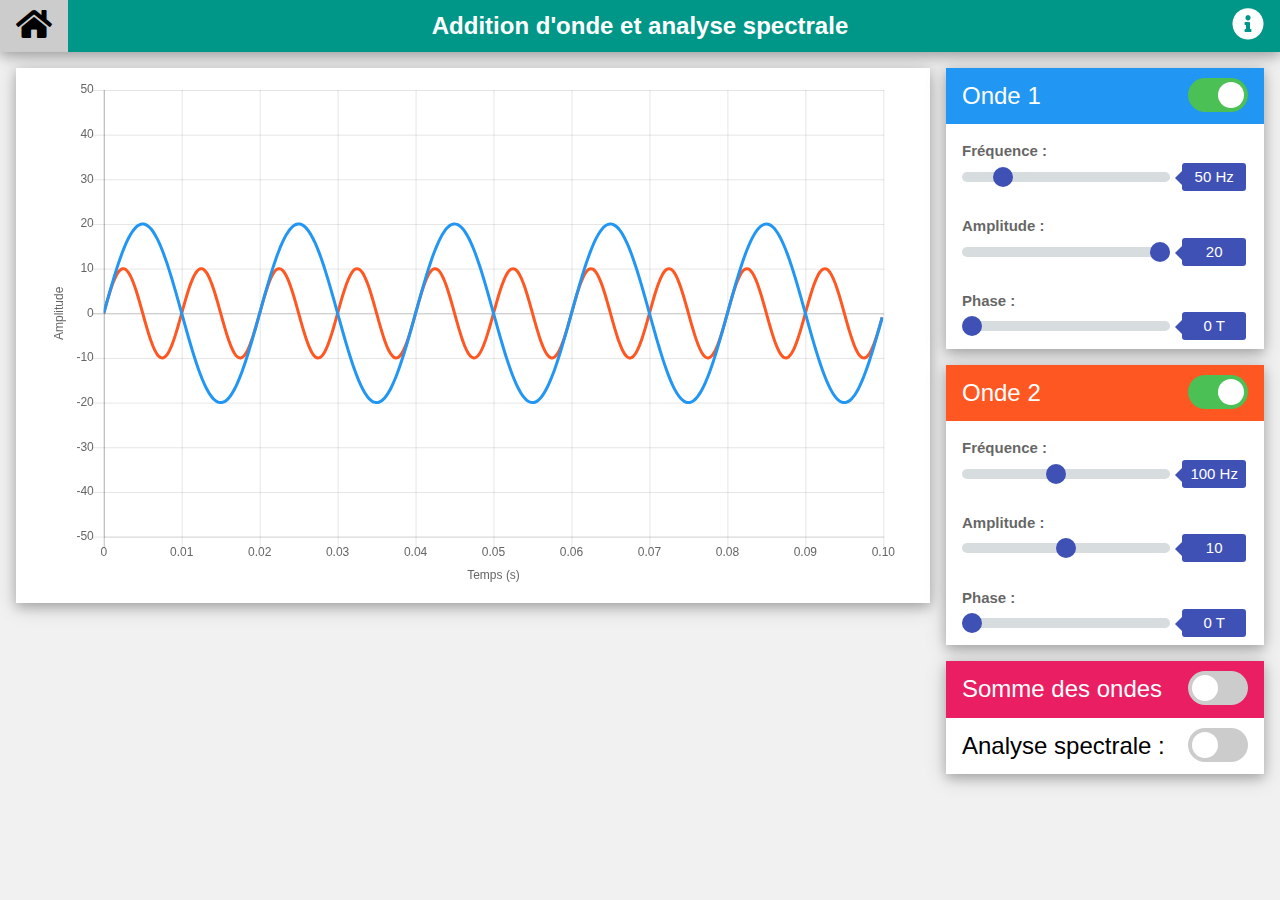
==== commit b151d4fd: "Addition: * Add phase sliders * Code refactor" ====
--- a/addition.html
+++ b/addition.html
@@ -65,21 +65,26 @@
 						<h3>
 							Onde 1
 							<label class="switch w3-right">
-								<input type="checkbox" id="checkBox1">
+								<input type="checkbox" id="checkBox0">
 								<span class="toggleSlider round"></span>
 							</label>
 						</h3>
 					</header>
 					<div>
 						<div class="w3-panel">
-							<label class="phy-menu-label">Fréquence :</label>
-							<input class="range-slider_range" id="frequencySlider1" type="range" value="50" min="20" max="200">
-							<span class="range-slider_value" id="frequencyValue1">50 Hz</span>
-						</div>
-						<div class="w3-panel">
-							<label class="phy-menu-label">Amplitude :</label>
-							<input class="range-slider_range" id="amplitudeSlider1" type="range" value="20" min="0" max="20">
-							<span class="range-slider_value" id="amplitudeValue1">20</span>
+							<div class="phy-menu-label">Fréquence :</div>
+							<input class="range-slider_range" id="frequencySlider0" type="range" value="50" min="20" max="200">
+							<span class="range-slider_value" id="frequencyValue0">50 Hz</span>
+						</div>
+						<div class="w3-panel">
+							<div class="phy-menu-label">Amplitude :</div>
+							<input class="range-slider_range" id="amplitudeSlider0" type="range" value="20" min="0" max="20">
+							<span class="range-slider_value" id="amplitudeValue0">20</span>
+						</div>
+						<div class="w3-panel">
+							<div class="phy-menu-label">Phase : </div>
+							<input class="range-slider_range" id="phaseSlider0" type="range" value="0" min="0" max="1" step="0.1">
+							<span class="range-slider_value" id="phaseValue0">0 T</span>
 						</div>
 					</div>
 				</div>
@@ -89,21 +94,26 @@
 						<h3>
 							Onde 2
 							<label class="switch w3-right">
-								<input type="checkbox" id="checkBox2">
+								<input type="checkbox" id="checkBox1">
 								<span class="toggleSlider round"></span>
 							</label>
 						</h3>
 					</header>
 					<div>
 						<div class="w3-panel">
-							<label class="phy-menu-label">Fréquence :</label>
-							<input class="range-slider_range" id="frequencySlider2" type="range" value="100" min="20" max="200">
-							<span class="range-slider_value" id="frequencyValue2">100 Hz</span>
-						</div>
-						<div class="w3-panel">
-							<label class="phy-menu-label">Amplitude :</label>
-							<input class="range-slider_range" id="amplitudeSlider2" type="range" value="10" min="0" max="20">
-							<span class="range-slider_value" id="amplitudeValue2">10</span>
+							<div class="phy-menu-label">Fréquence :</div>
+							<input class="range-slider_range" id="frequencySlider1" type="range" value="100" min="20" max="200">
+							<span class="range-slider_value" id="frequencyValue1">100 Hz</span>
+						</div>
+						<div class="w3-panel">
+							<div class="phy-menu-label">Amplitude :</div>
+							<input class="range-slider_range" id="amplitudeSlider1" type="range" value="10" min="0" max="20">
+							<span class="range-slider_value" id="amplitudeValue1">10</span>
+						</div>
+						<div class="w3-panel">
+							<div class="phy-menu-label">Phase : </div>
+							<input class="range-slider_range" id="phaseSlider1" type="range" value="0" min="0" max="1" step="0.1">
+							<span class="range-slider_value" id="phaseValue1">0 T</span>
 						</div>
 					</div>
 				</div>
@@ -149,8 +159,7 @@
 const $ = document.querySelector.bind(document);
 
 // Declare vars
-let wave1= {a: 0, f: 0};
-let wave2 = {a: 0, f: 0};
+let waves = [{a: 0, f: 0},{a: 0, f: 0}]
 
 const samplingFrequency = 4096;
 const numSample = 8192;
@@ -158,11 +167,11 @@
 let chart1;
 let chart2;
 
-//let data1;
-let data1 = new Points(numSample,"float32");
-//let data2;
-let data2 = new Points(numSample,"float32");
-//let dataSum = [];
+let datas=[
+	new Points(numSample,"float32"),
+	new Points(numSample,"float32")
+]
+
 let dataSum = new Points(numSample,"float32");
 
 // Create the fft object
@@ -173,25 +182,23 @@
 const canvasCtx2 = $("canvas.canvas2").getContext("2d");
 
 // Get DOM Elements
-const amplitudeSliderElt1 = $("#amplitudeSlider1");
-amplitudeSliderElt1.addEventListener("input", onAmplitudeSliderChange1);
-
-const frequencySliderElt1 = $("#frequencySlider1");
-frequencySliderElt1.addEventListener("input", onfrequencySliderChange1);
-
-const amplitudeSliderElt2 = $("#amplitudeSlider2");
-amplitudeSliderElt2.addEventListener("input", onAmplitudeSliderChange2);
-
-const frequencySliderElt2 = $("#frequencySlider2");
-frequencySliderElt2.addEventListener("input", onfrequencySliderChange2);
-
-const checkBoxElt1 = $("#checkBox1");
-checkBoxElt1.addEventListener("click", onCheckBoxChange1);
-checkBoxElt1.checked = true;
-
-const checkBoxElt2 = $("#checkBox2");
-checkBoxElt2.addEventListener("click", onCheckBoxChange2);
-checkBoxElt2.checked = true;
+const amplitudeSliders = [$("#amplitudeSlider0"), $("#amplitudeSlider1")];
+amplitudeSliders[0].addEventListener("input", function(){onAmplitudeSliderChange(0);});
+amplitudeSliders[1].addEventListener("input", function(){onAmplitudeSliderChange(1);});
+
+const frequencySliders = [$("#frequencySlider0"), $("#frequencySlider1")];
+frequencySliders[0].addEventListener("input", function(){onFrequencySliderChange(0);});
+frequencySliders[1].addEventListener("input", function(){onFrequencySliderChange(1);});
+
+const phaseSliders = [$("#phaseSlider0"), $("#phaseSlider1")];
+phaseSliders[0].addEventListener("input", function(){onPhaseSliderChange(0);});
+phaseSliders[1].addEventListener("input", function(){onPhaseSliderChange(1);});
+
+const checkBoxes = [$("#checkBox0"), $("#checkBox1")];
+checkBoxes[0].addEventListener("click", function(){onCheckBoxChange(0);});
+checkBoxes[1].addEventListener("click", function(){onCheckBoxChange(1);});
+checkBoxes[0].checked = true;
+checkBoxes[1].checked = true;
 
 const sumCheckBoxElt = $("#sumCheckBox");
 sumCheckBoxElt.addEventListener("click", onSumCheckBoxChange);
@@ -207,10 +214,10 @@
 /*----------------------------------------------------------------------------------------------
 -------------------------------------GENERATE WAVE FUNCTION-------------------------------------
 ----------------------------------------------------------------------------------------------*/
-function generateWave(_points, _frequency, _amplitude){
+function generateWave(_points, _wave){
 	for (let i = 0; i < numSample; i++){
 		_points.x[i] = i / samplingFrequency;
-		_points.y[i] = _amplitude * Math.sin(2*Math.PI * (i / samplingFrequency) * _frequency);
+		_points.y[i] = _wave.a * Math.sin(2 * Math.PI * (_wave.p + (i / samplingFrequency) * _wave.f));
 	}
 }
 
@@ -359,13 +366,15 @@
 ----------------------------------------------------------------------------------------------*/
 window.onload = function() {
 	// Get the sliders' value
-	wave1.a = amplitudeSliderElt1.value;
-	wave1.f = frequencySliderElt1.value;
-	wave2.a = amplitudeSliderElt2.value;
-	wave2.f = frequencySliderElt2.value;
-
-	generateWave(data1, wave1.f,wave1.a);
-	generateWave(data2, wave2.f,wave2.a);
+	waves[0].a = parseInt(amplitudeSliders[0].value);
+	waves[0].f = parseInt(frequencySliders[0].value);
+	waves[0].p = parseInt(phaseSliders[0].value);
+	waves[1].a = parseInt(amplitudeSliders[1].value);
+	waves[1].f = parseInt(frequencySliders[1].value);
+	waves[1].p = parseInt(phaseSliders[1].value);
+
+	generateWave(datas[0], waves[0]);
+	generateWave(datas[1], waves[1]);
 
 	// Create the charts
 	chart1 = new Chart(canvasCtx1, config1);
@@ -374,50 +383,33 @@
 	draw();
 };
 
-function onAmplitudeSliderChange1() {
-	wave1.a = amplitudeSliderElt1.value;
-	$("#amplitudeValue1").innerHTML = wave1.a;
-	generateWave(data1, wave1.f,wave1.a);
-	draw();
-}
-
-function onfrequencySliderChange1() {
-	wave1.f = frequencySliderElt1.value;
-	$("#frequencyValue1").innerHTML = wave1.f + " Hz";
-	generateWave(data1, wave1.f,wave1.a);
-	draw();
-}
-
-function onAmplitudeSliderChange2() {
-	wave2.a = amplitudeSliderElt2.value;
-	$("#amplitudeValue2").innerHTML = wave2.a;
-	generateWave(data2, wave2.f,wave2.a);
-	draw();
-}
-
-function onfrequencySliderChange2() {
-	wave2.f = frequencySliderElt2.value;
-	$("#frequencyValue2").innerHTML = wave2.f + " Hz";
-	generateWave(data2, wave2.f,wave2.a);
-	draw();
-}
-
-function onCheckBoxChange1() {
-	if(checkBoxElt1.checked) {
-		chart1.data.datasets[0].hidden = false;
+function onAmplitudeSliderChange(_id) {
+	waves[_id].a = parseInt(amplitudeSliders[_id].value);
+	$("#amplitudeValue" + _id).innerHTML = waves[_id].a;
+	generateWave(datas[_id], waves[_id]);
+	draw();
+}
+
+function onFrequencySliderChange(_id) {
+	waves[_id].f = parseInt(frequencySliders[_id].value);
+	$("#frequencyValue" + _id).innerHTML = waves[_id].f + " Hz";
+	generateWave(datas[_id], waves[_id]);
+	draw();
+}
+
+function onPhaseSliderChange(_id) {
+	waves[_id].p = parseFloat(phaseSliders[_id].value);
+	$("#phaseValue" + _id).innerHTML = waves[_id].p + " T";
+	generateWave(datas[_id], waves[_id]);
+	draw();
+}
+
+function onCheckBoxChange(_id) {
+	if(checkBoxes[_id].checked) {
+		chart1.data.datasets[_id].hidden = false;
 	}
 	else{
-		chart1.data.datasets[0].hidden = true;
-	}
-	draw();
-}
-
-function onCheckBoxChange2() {
-	if(checkBoxElt2.checked) {
-		chart1.data.datasets[1].hidden = false;
-	}
-	else{
-		chart1.data.datasets[1].hidden = true;
+		chart1.data.datasets[_id].hidden = true;
 	}
 	draw();
 }
@@ -455,8 +447,8 @@
 function draw() {
 	// Compute the sum and build the FFT's arrays
 	for(let i = 0; i < numSample; i++){
-		dataSum.x[i] = data1.x[i];
-		dataSum.y[i] = data1.y[i] + data2.y[i];
+		dataSum.x[i] = datas[0].x[i];
+		dataSum.y[i] = datas[0].y[i] + datas[1].y[i];
 	}
 
 	if(fftCheckBoxElt.checked){
@@ -470,8 +462,8 @@
 
 	// Update the first chart
 	// Only draw the visible part
-	chart1.data.datasets[0].data = data1.toGJS().slice(0,Math.ceil(0.1 * samplingFrequency));
-	chart1.data.datasets[1].data = data2.toGJS().slice(0,Math.ceil(0.1 * samplingFrequency));
+	chart1.data.datasets[0].data = datas[0].toGJS().slice(0,Math.ceil(0.1 * samplingFrequency));
+	chart1.data.datasets[1].data = datas[1].toGJS().slice(0,Math.ceil(0.1 * samplingFrequency));
 	chart1.data.datasets[2].data = dataSum.toGJS().slice(0,Math.ceil(0.1 * samplingFrequency));
 	chart1.update();
 }
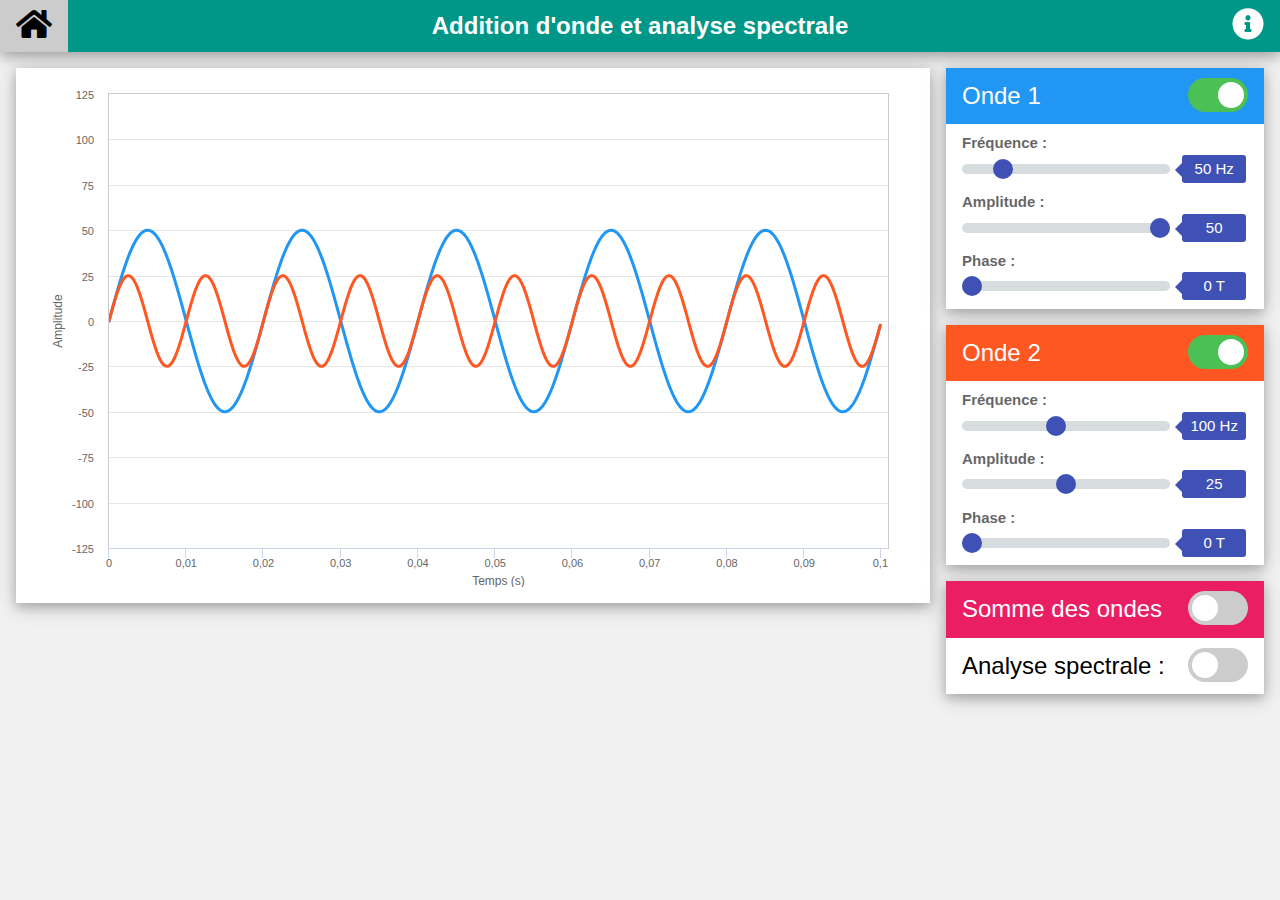
==== commit b90144fe: "Addition: * Highcharts migration" ====
--- a/addition.html
+++ b/addition.html
@@ -41,6 +41,7 @@
 	<link rel="stylesheet" href="lib/phy.css">
 
 	<script src="lib/Chart.min.js"></script>
+	<script src="lib/highcharts/highcharts.js"></script>
 
 	<script src="lib/fourier.js"></script>
 
@@ -71,19 +72,19 @@
 						</h3>
 					</header>
 					<div>
-						<div class="w3-panel">
+						<div class="w3-container" style = "margin-top: 8px">
 							<div class="phy-menu-label">Fréquence :</div>
 							<input class="range-slider_range" id="frequencySlider0" type="range" value="50" min="20" max="200">
 							<span class="range-slider_value" id="frequencyValue0">50 Hz</span>
 						</div>
-						<div class="w3-panel">
+						<div class="w3-container">
 							<div class="phy-menu-label">Amplitude :</div>
-							<input class="range-slider_range" id="amplitudeSlider0" type="range" value="20" min="0" max="20">
-							<span class="range-slider_value" id="amplitudeValue0">20</span>
-						</div>
-						<div class="w3-panel">
+							<input class="range-slider_range" id="amplitudeSlider0" type="range" value="50" min="0" max="50">
+							<span class="range-slider_value" id="amplitudeValue0">50</span>
+						</div>
+						<div class="w3-container">
 							<div class="phy-menu-label">Phase : </div>
-							<input class="range-slider_range" id="phaseSlider0" type="range" value="0" min="0" max="1" step="0.1">
+							<input class="range-slider_range" id="phaseSlider0" type="range" value="0" min="0" max="1" step="0.01">
 							<span class="range-slider_value" id="phaseValue0">0 T</span>
 						</div>
 					</div>
@@ -100,19 +101,19 @@
 						</h3>
 					</header>
 					<div>
-						<div class="w3-panel">
+						<div class="w3-container" style = "margin-top: 8px">
 							<div class="phy-menu-label">Fréquence :</div>
 							<input class="range-slider_range" id="frequencySlider1" type="range" value="100" min="20" max="200">
 							<span class="range-slider_value" id="frequencyValue1">100 Hz</span>
 						</div>
-						<div class="w3-panel">
+						<div class="w3-container">
 							<div class="phy-menu-label">Amplitude :</div>
-							<input class="range-slider_range" id="amplitudeSlider1" type="range" value="10" min="0" max="20">
-							<span class="range-slider_value" id="amplitudeValue1">10</span>
-						</div>
-						<div class="w3-panel">
+							<input class="range-slider_range" id="amplitudeSlider1" type="range" value="25" min="0" max="50">
+							<span class="range-slider_value" id="amplitudeValue1">25</span>
+						</div>
+						<div class="w3-container">
 							<div class="phy-menu-label">Phase : </div>
-							<input class="range-slider_range" id="phaseSlider1" type="range" value="0" min="0" max="1" step="0.1">
+							<input class="range-slider_range" id="phaseSlider1" type="range" value="0" min="0" max="1" step="0.01">
 							<span class="range-slider_value" id="phaseValue1">0 T</span>
 						</div>
 					</div>
@@ -141,14 +142,12 @@
 			</div>
 			<!-- Canvas card 1-->
 			<div class="w3-card-4 w3-rest w3-margin w3-white">
-				<div class="w3-container w3-margin" style="height: calc(65vh - 82px)">
-					<canvas class="canvas1"></canvas>
+				<div id="waveContainer" class="w3-container w3-margin" style="height: calc(65vh - 82px)">
 				</div>
 			</div>
 			<!-- Canvas card 2-->
-			<div class="w3-card-4 w3-rest w3-margin w3-white canvas2" style="display: none">
-				<div class="w3-container w3-margin canvas" style="height: calc(35vh - 82px)">
-					<canvas class="canvas2"></canvas>
+			<div id="fourierCard" class="w3-card-4 w3-rest w3-margin w3-white" style="display: none">
+				<div id="fourierContainer" class="w3-container w3-margin canvas" style="height: calc(35vh - 82px)">
 				</div>
 			</div>
 		</div>
@@ -161,6 +160,8 @@
 // Declare vars
 let waves = [{a: 0, f: 0},{a: 0, f: 0}]
 
+let initialDraw = true;
+
 const samplingFrequency = 4096;
 const numSample = 8192;
 
@@ -168,18 +169,15 @@
 let chart2;
 
 let datas=[
-	new Points(numSample,"float32"),
-	new Points(numSample,"float32")
+	new LinearData(new Float32Array(numSample), 1 / samplingFrequency),
+	new LinearData(new Float32Array(numSample), 1 / samplingFrequency)
 ]
 
-let dataSum = new Points(numSample,"float32");
+//let dataSum = new Points(numSample,"float32");
+let dataSum = new LinearData(new Float32Array(numSample), 1 / samplingFrequency);
 
 // Create the fft object
 var fft = new Fourier(numSample * 2);
-
-// Get canvas contexts and hide the FFT's canvas
-const canvasCtx1 = $("canvas.canvas1").getContext("2d");
-const canvasCtx2 = $("canvas.canvas2").getContext("2d");
 
 // Get DOM Elements
 const amplitudeSliders = [$("#amplitudeSlider0"), $("#amplitudeSlider1")];
@@ -214,152 +212,34 @@
 /*----------------------------------------------------------------------------------------------
 -------------------------------------GENERATE WAVE FUNCTION-------------------------------------
 ----------------------------------------------------------------------------------------------*/
-function generateWave(_points, _wave){
+function generateWave(_data, _wave){
 	for (let i = 0; i < numSample; i++){
-		_points.x[i] = i / samplingFrequency;
-		_points.y[i] = _wave.a * Math.sin(2 * Math.PI * (_wave.p + (i / samplingFrequency) * _wave.f));
+		_data.data[i] = _wave.a * Math.sin(2 * Math.PI * (_wave.p + (i / samplingFrequency) * _wave.f));
 	}
 }
 
 /*----------------------------------------------------------------------------------------------
 -------------------------------------------FFT FUNCTION-----------------------------------------
 ----------------------------------------------------------------------------------------------*/
-function computeFFT(_points){
-	let spectrum = new Points(840, "float32");
-	fft.computeNormalizedFft(_points, spectrum, samplingFrequency, false);
+function computeFFT(_data){
+	let spectrum = new LinearData(new Float32Array(420));
+	fft.computeNormalizedFft(_data, spectrum, samplingFrequency, false);
 	return spectrum;
 }
 
 /*----------------------------------------------------------------------------------------------
------------------------------------------GRAPH SETTINGS-----------------------------------------
-----------------------------------------------------------------------------------------------*/
-let config1 = {
-	type: "line",
-	data: {
-		datasets: [{
-			label: "Onde 1",
-			//data: data1,
-			borderColor: phyColors.blue,
-			// Hides the points...
-			radius: 0,
-			fill: false
-		},
-		{
-			label: "Onde 2",
-			//data: data2,
-			borderColor: phyColors.deepOrange,
-			// Hides the points...
-			radius: 0,
-			fill: false,
-		},
-		{
-			label: "Somme des ondes",
-			//data: data2,
-			borderColor: phyColors.pink,
-			// Hides the points...
-			radius: 0,
-			fill: false,
-			hidden: true
-		}
-		]
-	},
-	options: {
-		lineTension: 0,
-		responsive: true,
-		animation: false,
-		maintainAspectRatio: false,
-		legend: {
-				display: false
-			},
-		title: {
-			display: false,
-		},
-		scales: {
-			xAxes: [{
-				display: true,
-				type: "linear",
-				position: "bottom",
-				scaleLabel: {
-					display: true,
-					labelString: "Temps (s)"
-				},
-				ticks: {
-					min: 0,
-					max: 0.1,
-					//autoSkip: true,
-					//maxTicksLimit: 10,
-					stepSize: .01
-				}
-			}],
-			yAxes: [{
-				display: true,
-				scaleLabel: {
-					display: true,
-					labelString: "Amplitude"
-				},
-				ticks: {
-					suggestedMin: -50,
-					suggestedMax: 50,
-				}
-			}]
-		}
-	}
-};
-
-let config2 = {
-	type: "line",
-	data: {
-		datasets: [{
-			label: "Somme des ondes",
-			//data: data1,
-			borderColor: phyColors.pink,
-			// Hides the points...
-			radius: 0,
-			fill: false
-		}]
-	},
-	options: {
-		lineTension: 0,
-		responsive: true,
-		animation: false,
-		maintainAspectRatio: false,
-		legend: {
-				display: false
-			},
-		title: {
-			display: false,
-		},
-		scales: {
-			xAxes: [{
-				display: true,
-				type: "linear",
-				position: "bottom",
-				scaleLabel: {
-					display: true,
-					labelString: "Fréquence (Hz)"
-				},
-				ticks: {
-					min: 0,
-					max: 210,
-					//autoSkip: true,
-					//maxTicksLimit: 10,
-					stepSize: 10
-				}
-			}],
-			yAxes: [{
-				display: true,
-				scaleLabel: {
-					display: true,
-					labelString: "Amplitude"
-				},
-				ticks: {
-					suggestedMin: 0,
-					suggestedMax: 40,
-				}
-			}]
-		}
-	}
-};
+------------------------------------GRAPH OPTIONS AND OBJECTS-----------------------------------
+----------------------------------------------------------------------------------------------*/
+let waveOptions = new HighchartOptions(null, "Temps (s)", "Amplitude", 0, 0.1, -120, 120, 0, undefined, false, false);
+let fourierOptions = new HighchartOptions(null, "Fréquence (Hz)", "Amplitude", 0, 210, 0, 100, 0, undefined, false, false);
+
+waveOptions.series[0] = {animation:false, color: phyColors.blue};
+waveOptions.series[1] = {animation:false, color: phyColors.deepOrange};
+waveOptions.series[2] = {animation:false, color: phyColors.pink, visible: false};
+fourierOptions.series[0] = {animation:false, color: phyColors.pink};
+
+let waveChart = new Highcharts.chart('waveContainer', waveOptions);
+let fourierChart = new Highcharts.chart('fourierContainer', fourierOptions);
 
 /*----------------------------------------------------------------------------------------------
 ---------------------------------------------EVENTS---------------------------------------------
@@ -376,10 +256,6 @@
 	generateWave(datas[0], waves[0]);
 	generateWave(datas[1], waves[1]);
 
-	// Create the charts
-	chart1 = new Chart(canvasCtx1, config1);
-	chart2 = new Chart(canvasCtx2, config2);
-
 	draw();
 };
 
@@ -406,30 +282,30 @@
 
 function onCheckBoxChange(_id) {
 	if(checkBoxes[_id].checked) {
-		chart1.data.datasets[_id].hidden = false;
+		waveChart.series[_id].setVisible(true, false);
 	}
 	else{
-		chart1.data.datasets[_id].hidden = true;
+		waveChart.series[_id].setVisible(false, false);
 	}
 	draw();
 }
 
 function onSumCheckBoxChange() {
 	if(sumCheckBoxElt.checked) {
-		chart1.data.datasets[2].hidden = false;
+		waveChart.series[2].setVisible(true, false);
 	}
 	else{
-		chart1.data.datasets[2].hidden = true;
+		waveChart.series[2].setVisible(false, false);
 	}
 	draw();
 }
 
 function onFftCheckBoxChange() {
 	if(fftCheckBoxElt.checked) {
-		$("div.canvas2").style.display="block";
+		$("#fourierCard").style.display="block";
 	}
 	else{
-		$("div.canvas2").style.display="none";
+		$("#fourierCard").style.display="none";
 	}
 	draw();
 }
@@ -447,25 +323,39 @@
 function draw() {
 	// Compute the sum and build the FFT's arrays
 	for(let i = 0; i < numSample; i++){
-		dataSum.x[i] = datas[0].x[i];
-		dataSum.y[i] = datas[0].y[i] + datas[1].y[i];
-	}
-
-	if(fftCheckBoxElt.checked){
+		dataSum.data[i] = datas[0].data[i] + datas[1].data[i];
+	}
+	
+	if(fftCheckBoxElt.checked || initialDraw == true){
 		// Compute the FFT
 		let spectrum = computeFFT(dataSum);
 
-		// Update the fft chart
-		chart2.data.datasets[0].data = spectrum.toGJS();
-		chart2.update();
-	}
-
-	// Update the first chart
-	// Only draw the visible part
-	chart1.data.datasets[0].data = datas[0].toGJS().slice(0,Math.ceil(0.1 * samplingFrequency));
-	chart1.data.datasets[1].data = datas[1].toGJS().slice(0,Math.ceil(0.1 * samplingFrequency));
-	chart1.data.datasets[2].data = dataSum.toGJS().slice(0,Math.ceil(0.1 * samplingFrequency));
-	chart1.update();
+		// Update the chart
+		fourierChart.series[0].pointInterval = spectrum.step;
+		fourierChart.series[0].setData(spectrum.getData(), false);
+		fourierChart.series[0].redraw();
+	}
+
+	// Set all intervals
+	waveChart.series[0].pointInterval = datas[0].step;
+	waveChart.series[1].pointInterval = datas[1].step;
+	waveChart.series[2].pointInterval = dataSum.step;
+
+	// Set the datas and redraw only the datas
+	waveChart.series[0].setData(datas[0].getData().slice(0,Math.ceil(0.1 * samplingFrequency)), false);
+	waveChart.series[1].setData(datas[1].getData().slice(0,Math.ceil(0.1 * samplingFrequency)), false);
+	waveChart.series[2].setData(dataSum.getData().slice(0,Math.ceil(0.1 * samplingFrequency)), false);
+	waveChart.series[0].redraw();
+	waveChart.series[1].redraw();
+	waveChart.series[2].redraw();
+
+	if(initialDraw == true){
+		initialDraw = false;
+
+		// Initial draw
+		waveChart.redraw();
+		fourierChart.redraw();
+	}
 }
 </script>
 </body>
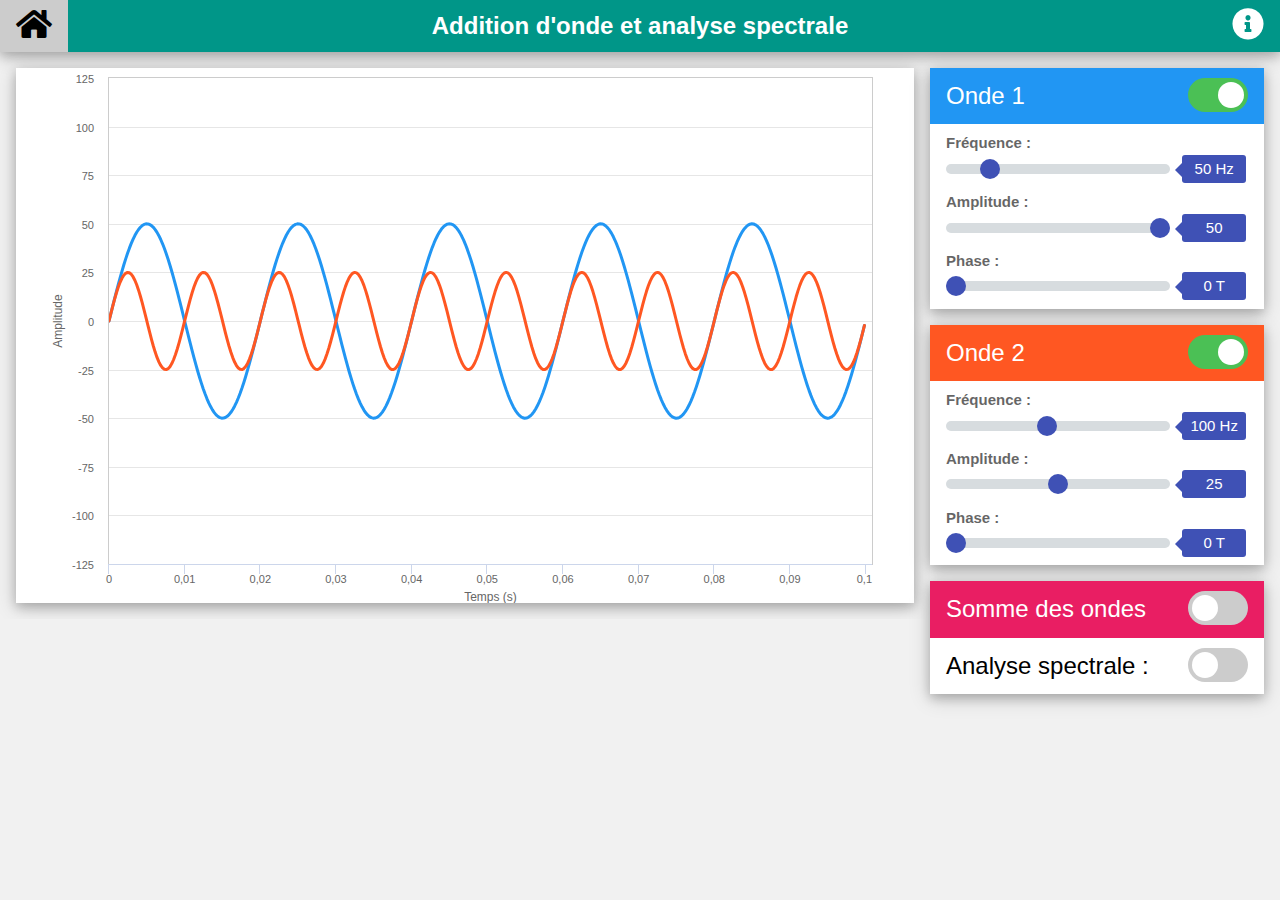
==== commit 2f4ba197: "Addition: * HTML standardization" ====
--- a/addition.html
+++ b/addition.html
@@ -61,7 +61,7 @@
 	<div class="w3-row">
 			<div class="w3-col w3-right" style="width: 350px">
 				<!-- Top-right card -->
-				<div class="w3-card-4 w3-margin w3-white">
+				<div class="w3-card-4 w3-white phy-menu-element">
 					<header class="w3-container w3-blue">
 						<h3>
 							Onde 1
@@ -90,7 +90,7 @@
 					</div>
 				</div>
 				<!-- Middle-right card -->
-				<div class="w3-card-4 w3-margin w3-white">
+				<div class="w3-card-4 w3-white phy-menu-element">
 					<header class="w3-container w3-deep-orange">
 						<h3>
 							Onde 2
@@ -119,7 +119,7 @@
 					</div>
 				</div>
 				<!-- Bottom-right card -->
-				<div class="w3-card-4 w3-margin w3-white">
+				<div class="w3-card-4 w3-white phy-menu-element">
 					<header class="w3-container w3-pink">
 						<h3>
 							Somme des ondes
@@ -140,17 +140,18 @@
 					</div>
 				</div>
 			</div>
-			<!-- Canvas card 1-->
-			<div class="w3-card-4 w3-rest w3-margin w3-white">
-				<div id="waveContainer" class="w3-container w3-margin" style="height: calc(65vh - 82px)">
+			<div class="w3-rest">
+				<!-- graph card 1-->
+				<div class="w3-card-4 w3-margin w3-white">
+					<div id="waveContainer" class="w3-container w3-margin" style="height: calc(65vh - 50px)">
+					</div>
+				</div>
+				<!-- graph card 2-->
+				<div id="fourierCard" class="w3-card-4 w3-margin w3-white" style="display: none">
+					<div id="fourierContainer" class="w3-container w3-margin" style="height: calc(35vh - 50px)">
+					</div>
 				</div>
 			</div>
-			<!-- Canvas card 2-->
-			<div id="fourierCard" class="w3-card-4 w3-rest w3-margin w3-white" style="display: none">
-				<div id="fourierContainer" class="w3-container w3-margin canvas" style="height: calc(35vh - 82px)">
-				</div>
-			</div>
-		</div>
 	<!-- Modal card -->
 	<script>modalWrite("addition");</script>
 
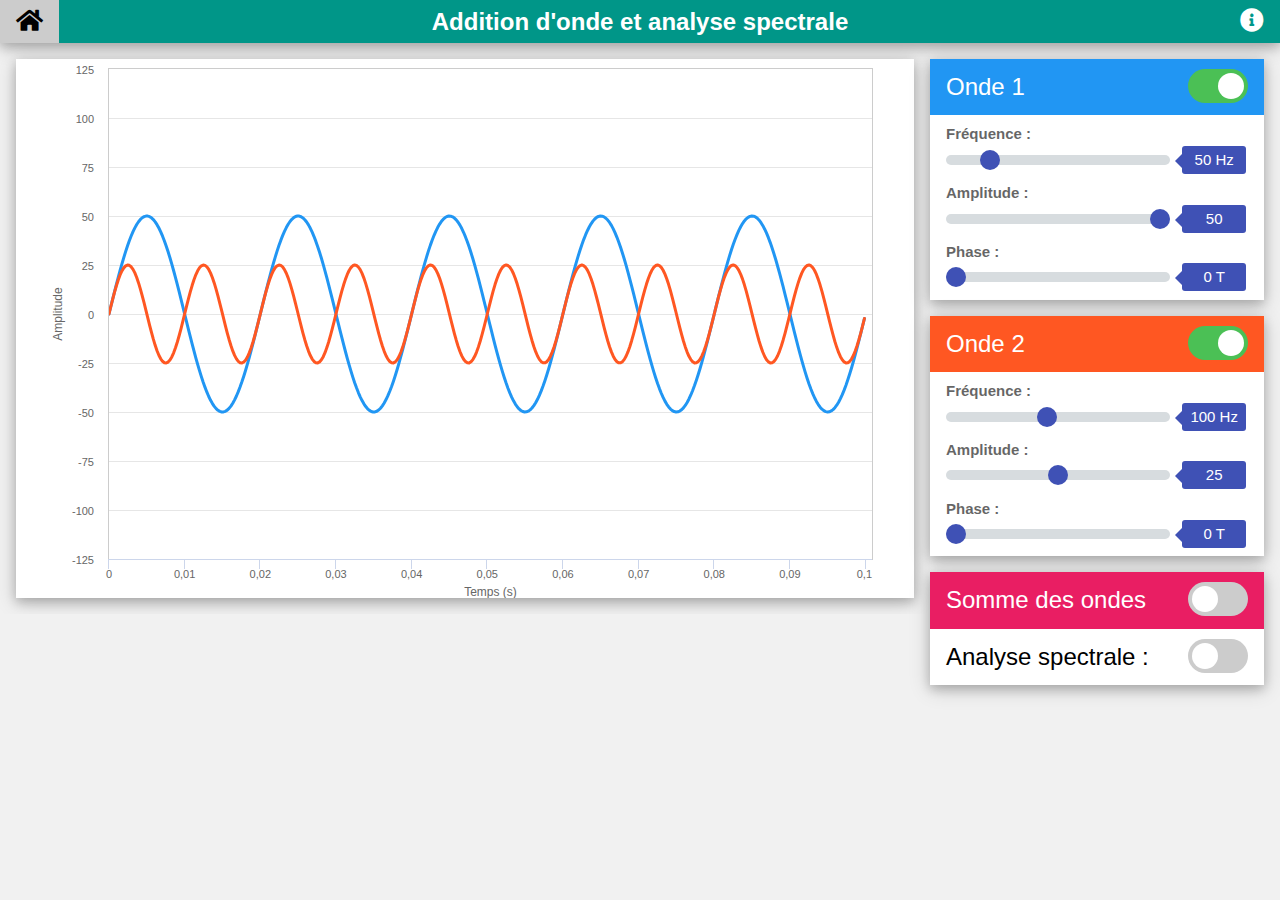
==== commit fc507b60: "All: * Factorized header bar * Reduce header bar size" ====
--- a/addition.html
+++ b/addition.html
@@ -7,7 +7,7 @@
 
 	La Belle Physique : Addition d'onde et analyse spectrale
 
-	Copyright (c) 2018 Gaétan Walter
+	Copyright (c) 2019 Gaétan Walter
 
 	Permission is hereby granted, free of charge, to any person obtaining a copy
 	of this software and associated documentation files (the "Software"), to deal
@@ -40,23 +40,18 @@
 
 	<link rel="stylesheet" href="lib/phy.css">
 
-	<script src="lib/Chart.min.js"></script>
 	<script src="lib/highcharts/highcharts.js"></script>
 
 	<script src="lib/fourier.js"></script>
 
 	<script src="lib/phy.js"></script>
-	<script src="lib/infomodal.js"></script>
+	<script src="lib/common.js"></script>
 
 </head>
 <body class="w3-light-grey">
 	<!-- Header bar -->
-	<div class="header w3-theme">
-		<div class="w3-bar w3-card-4 w3-center">
-			<span class="w3-bar-item w3-display-topmiddle w3-xlarge"><b>Addition d'onde et analyse spectrale</b></span>
-			<button class="w3-bar-item w3-button w3-right w3-xlarge" id="infoButton"><i class="fas fa-info-circle fa-lg"></i></button>
-			<a href="index.html" class="w3-bar-item w3-button w3-left w3-xlarge" id="homeButton"><i class="fas fa-home fa-lg"></i></a>
-		</div> 
+	<div class="w3-card-4 w3-white">
+		<script>headerWrite("Addition d'onde et analyse spectrale");</script>
 	</div>
 	<div class="w3-row">
 			<div class="w3-col w3-right" style="width: 350px">
@@ -143,12 +138,12 @@
 			<div class="w3-rest">
 				<!-- graph card 1-->
 				<div class="w3-card-4 w3-margin w3-white">
-					<div id="waveContainer" class="w3-container w3-margin" style="height: calc(65vh - 50px)">
+					<div id="waveContainer" class="w3-container w3-margin" style="height: calc(65vh - 46px)">
 					</div>
 				</div>
 				<!-- graph card 2-->
 				<div id="fourierCard" class="w3-card-4 w3-margin w3-white" style="display: none">
-					<div id="fourierContainer" class="w3-container w3-margin" style="height: calc(35vh - 50px)">
+					<div id="fourierContainer" class="w3-container w3-margin" style="height: calc(35vh - 46px)">
 					</div>
 				</div>
 			</div>
@@ -239,8 +234,8 @@
 waveOptions.series[2] = {animation:false, color: phyColors.pink, visible: false};
 fourierOptions.series[0] = {animation:false, color: phyColors.pink};
 
-let waveChart = new Highcharts.chart('waveContainer', waveOptions);
-let fourierChart = new Highcharts.chart('fourierContainer', fourierOptions);
+let waveChart = new Highcharts.chart("waveContainer", waveOptions);
+let fourierChart = new Highcharts.chart("fourierContainer", fourierOptions);
 
 /*----------------------------------------------------------------------------------------------
 ---------------------------------------------EVENTS---------------------------------------------
--- a/lib/fontawesome/css/all.min.css
+++ b/lib/fontawesome/css/all.min.css
@@ -1 +1 @@
-.fa,.fab,.fal,.far,.fas{-moz-osx-font-smoothing:grayscale;-webkit-font-smoothing:antialiased;display:inline-block;font-style:normal;font-variant:normal;text-rendering:auto;line-height:1}.fa-lg{font-size:1.33333em;line-height:.75em;vertical-align:-.0667em}.fa-xs{font-size:.75em}.fa-sm{font-size:.875em}.fa-1x{font-size:1em}.fa-2x{font-size:2em}.fa-3x{font-size:3em}.fa-4x{font-size:4em}.fa-5x{font-size:5em}.fa-6x{font-size:6em}.fa-7x{font-size:7em}.fa-8x{font-size:8em}.fa-9x{font-size:9em}.fa-10x{font-size:10em}.fa-fw{text-align:center;width:1.25em}.fa-ul{list-style-type:none;margin-left:2.5em;padding-left:0}.fa-ul>li{position:relative}.fa-li{left:-2em;position:absolute;text-align:center;width:2em;line-height:inherit}.fa-border{border:.08em solid #eee;border-radius:.1em;padding:.2em .25em .15em}.fa-pull-left{float:left}.fa-pull-right{float:right}.fa.fa-pull-left,.fab.fa-pull-left,.fal.fa-pull-left,.far.fa-pull-left,.fas.fa-pull-left{margin-right:.3em}.fa.fa-pull-right,.fab.fa-pull-right,.fal.fa-pull-right,.far.fa-pull-right,.fas.fa-pull-right{margin-left:.3em}.fa-spin{animation:fa-spin 2s infinite linear}.fa-pulse{animation:fa-spin 1s infinite steps(8)}@keyframes fa-spin{0%{transform:rotate(0deg)}to{transform:rotate(1turn)}}.fa-rotate-90{-ms-filter:"progid:DXImageTransform.Microsoft.BasicImage(rotation=1)";transform:rotate(90deg)}.fa-rotate-180{-ms-filter:"progid:DXImageTransform.Microsoft.BasicImage(rotation=2)";transform:rotate(180deg)}.fa-rotate-270{-ms-filter:"progid:DXImageTransform.Microsoft.BasicImage(rotation=3)";transform:rotate(270deg)}.fa-flip-horizontal{-ms-filter:"progid:DXImageTransform.Microsoft.BasicImage(rotation=0, mirror=1)";transform:scaleX(-1)}.fa-flip-vertical{transform:scaleY(-1)}.fa-flip-horizontal.fa-flip-vertical,.fa-flip-vertical{-ms-filter:"progid:DXImageTransform.Microsoft.BasicImage(rotation=2, mirror=1)"}.fa-flip-horizontal.fa-flip-vertical{transform:scale(-1)}:root .fa-flip-horizontal,:root .fa-flip-vertical,:root .fa-rotate-90,:root .fa-rotate-180,:root .fa-rotate-270{filter:none}.fa-stack{display:inline-block;height:2em;line-height:2em;position:relative;vertical-align:middle;width:2.5em}.fa-stack-1x,.fa-stack-2x{left:0;position:absolute;text-align:center;width:100%}.fa-stack-1x{line-height:inherit}.fa-stack-2x{font-size:2em}.fa-inverse{color:#fff}.fa-500px:before{content:"\f26e"}.fa-accessible-icon:before{content:"\f368"}.fa-accusoft:before{content:"\f369"}.fa-acquisitions-incorporated:before{content:"\f6af"}.fa-ad:before{content:"\f641"}.fa-address-book:before{content:"\f2b9"}.fa-address-card:before{content:"\f2bb"}.fa-adjust:before{content:"\f042"}.fa-adn:before{content:"\f170"}.fa-adobe:before{content:"\f778"}.fa-adversal:before{content:"\f36a"}.fa-affiliatetheme:before{content:"\f36b"}.fa-air-freshener:before{content:"\f5d0"}.fa-algolia:before{content:"\f36c"}.fa-align-center:before{content:"\f037"}.fa-align-justify:before{content:"\f039"}.fa-align-left:before{content:"\f036"}.fa-align-right:before{content:"\f038"}.fa-alipay:before{content:"\f642"}.fa-allergies:before{content:"\f461"}.fa-amazon:before{content:"\f270"}.fa-amazon-pay:before{content:"\f42c"}.fa-ambulance:before{content:"\f0f9"}.fa-american-sign-language-interpreting:before{content:"\f2a3"}.fa-amilia:before{content:"\f36d"}.fa-anchor:before{content:"\f13d"}.fa-android:before{content:"\f17b"}.fa-angellist:before{content:"\f209"}.fa-angle-double-down:before{content:"\f103"}.fa-angle-double-left:before{content:"\f100"}.fa-angle-double-right:before{content:"\f101"}.fa-angle-double-up:before{content:"\f102"}.fa-angle-down:before{content:"\f107"}.fa-angle-left:before{content:"\f104"}.fa-angle-right:before{content:"\f105"}.fa-angle-up:before{content:"\f106"}.fa-angry:before{content:"\f556"}.fa-angrycreative:before{content:"\f36e"}.fa-angular:before{content:"\f420"}.fa-ankh:before{content:"\f644"}.fa-app-store:before{content:"\f36f"}.fa-app-store-ios:before{content:"\f370"}.fa-apper:before{content:"\f371"}.fa-apple:before{content:"\f179"}.fa-apple-alt:before{content:"\f5d1"}.fa-apple-pay:before{content:"\f415"}.fa-archive:before{content:"\f187"}.fa-archway:before{content:"\f557"}.fa-arrow-alt-circle-down:before{content:"\f358"}.fa-arrow-alt-circle-left:before{content:"\f359"}.fa-arrow-alt-circle-right:before{content:"\f35a"}.fa-arrow-alt-circle-up:before{content:"\f35b"}.fa-arrow-circle-down:before{content:"\f0ab"}.fa-arrow-circle-left:before{content:"\f0a8"}.fa-arrow-circle-right:before{content:"\f0a9"}.fa-arrow-circle-up:before{content:"\f0aa"}.fa-arrow-down:before{content:"\f063"}.fa-arrow-left:before{content:"\f060"}.fa-arrow-right:before{content:"\f061"}.fa-arrow-up:before{content:"\f062"}.fa-arrows-alt:before{content:"\f0b2"}.fa-arrows-alt-h:before{content:"\f337"}.fa-arrows-alt-v:before{content:"\f338"}.fa-artstation:before{content:"\f77a"}.fa-assistive-listening-systems:before{content:"\f2a2"}.fa-asterisk:before{content:"\f069"}.fa-asymmetrik:before{content:"\f372"}.fa-at:before{content:"\f1fa"}.fa-atlas:before{content:"\f558"}.fa-atlassian:before{content:"\f77b"}.fa-atom:before{content:"\f5d2"}.fa-audible:before{content:"\f373"}.fa-audio-description:before{content:"\f29e"}.fa-autoprefixer:before{content:"\f41c"}.fa-avianex:before{content:"\f374"}.fa-aviato:before{content:"\f421"}.fa-award:before{content:"\f559"}.fa-aws:before{content:"\f375"}.fa-baby:before{content:"\f77c"}.fa-baby-carriage:before{content:"\f77d"}.fa-backspace:before{content:"\f55a"}.fa-backward:before{content:"\f04a"}.fa-balance-scale:before{content:"\f24e"}.fa-ban:before{content:"\f05e"}.fa-band-aid:before{content:"\f462"}.fa-bandcamp:before{content:"\f2d5"}.fa-barcode:before{content:"\f02a"}.fa-bars:before{content:"\f0c9"}.fa-baseball-ball:before{content:"\f433"}.fa-basketball-ball:before{content:"\f434"}.fa-bath:before{content:"\f2cd"}.fa-battery-empty:before{content:"\f244"}.fa-battery-full:before{content:"\f240"}.fa-battery-half:before{content:"\f242"}.fa-battery-quarter:before{content:"\f243"}.fa-battery-three-quarters:before{content:"\f241"}.fa-bed:before{content:"\f236"}.fa-beer:before{content:"\f0fc"}.fa-behance:before{content:"\f1b4"}.fa-behance-square:before{content:"\f1b5"}.fa-bell:before{content:"\f0f3"}.fa-bell-slash:before{content:"\f1f6"}.fa-bezier-curve:before{content:"\f55b"}.fa-bible:before{content:"\f647"}.fa-bicycle:before{content:"\f206"}.fa-bimobject:before{content:"\f378"}.fa-binoculars:before{content:"\f1e5"}.fa-biohazard:before{content:"\f780"}.fa-birthday-cake:before{content:"\f1fd"}.fa-bitbucket:before{content:"\f171"}.fa-bitcoin:before{content:"\f379"}.fa-bity:before{content:"\f37a"}.fa-black-tie:before{content:"\f27e"}.fa-blackberry:before{content:"\f37b"}.fa-blender:before{content:"\f517"}.fa-blender-phone:before{content:"\f6b6"}.fa-blind:before{content:"\f29d"}.fa-blog:before{content:"\f781"}.fa-blogger:before{content:"\f37c"}.fa-blogger-b:before{content:"\f37d"}.fa-bluetooth:before{content:"\f293"}.fa-bluetooth-b:before{content:"\f294"}.fa-bold:before{content:"\f032"}.fa-bolt:before{content:"\f0e7"}.fa-bomb:before{content:"\f1e2"}.fa-bone:before{content:"\f5d7"}.fa-bong:before{content:"\f55c"}.fa-book:before{content:"\f02d"}.fa-book-dead:before{content:"\f6b7"}.fa-book-open:before{content:"\f518"}.fa-book-reader:before{content:"\f5da"}.fa-bookmark:before{content:"\f02e"}.fa-bowling-ball:before{content:"\f436"}.fa-box:before{content:"\f466"}.fa-box-open:before{content:"\f49e"}.fa-boxes:before{content:"\f468"}.fa-braille:before{content:"\f2a1"}.fa-brain:before{content:"\f5dc"}.fa-briefcase:before{content:"\f0b1"}.fa-briefcase-medical:before{content:"\f469"}.fa-broadcast-tower:before{content:"\f519"}.fa-broom:before{content:"\f51a"}.fa-brush:before{content:"\f55d"}.fa-btc:before{content:"\f15a"}.fa-bug:before{content:"\f188"}.fa-building:before{content:"\f1ad"}.fa-bullhorn:before{content:"\f0a1"}.fa-bullseye:before{content:"\f140"}.fa-burn:before{content:"\f46a"}.fa-buromobelexperte:before{content:"\f37f"}.fa-bus:before{content:"\f207"}.fa-bus-alt:before{content:"\f55e"}.fa-business-time:before{content:"\f64a"}.fa-buysellads:before{content:"\f20d"}.fa-calculator:before{content:"\f1ec"}.fa-calendar:before{content:"\f133"}.fa-calendar-alt:before{content:"\f073"}.fa-calendar-check:before{content:"\f274"}.fa-calendar-day:before{content:"\f783"}.fa-calendar-minus:before{content:"\f272"}.fa-calendar-plus:before{content:"\f271"}.fa-calendar-times:before{content:"\f273"}.fa-calendar-week:before{content:"\f784"}.fa-camera:before{content:"\f030"}.fa-camera-retro:before{content:"\f083"}.fa-campground:before{content:"\f6bb"}.fa-canadian-maple-leaf:before{content:"\f785"}.fa-candy-cane:before{content:"\f786"}.fa-cannabis:before{content:"\f55f"}.fa-capsules:before{content:"\f46b"}.fa-car:before{content:"\f1b9"}.fa-car-alt:before{content:"\f5de"}.fa-car-battery:before{content:"\f5df"}.fa-car-crash:before{content:"\f5e1"}.fa-car-side:before{content:"\f5e4"}.fa-caret-down:before{content:"\f0d7"}.fa-caret-left:before{content:"\f0d9"}.fa-caret-right:before{content:"\f0da"}.fa-caret-square-down:before{content:"\f150"}.fa-caret-square-left:before{content:"\f191"}.fa-caret-square-right:before{content:"\f152"}.fa-caret-square-up:before{content:"\f151"}.fa-caret-up:before{content:"\f0d8"}.fa-carrot:before{content:"\f787"}.fa-cart-arrow-down:before{content:"\f218"}.fa-cart-plus:before{content:"\f217"}.fa-cash-register:before{content:"\f788"}.fa-cat:before{content:"\f6be"}.fa-cc-amazon-pay:before{content:"\f42d"}.fa-cc-amex:before{content:"\f1f3"}.fa-cc-apple-pay:before{content:"\f416"}.fa-cc-diners-club:before{content:"\f24c"}.fa-cc-discover:before{content:"\f1f2"}.fa-cc-jcb:before{content:"\f24b"}.fa-cc-mastercard:before{content:"\f1f1"}.fa-cc-paypal:before{content:"\f1f4"}.fa-cc-stripe:before{content:"\f1f5"}.fa-cc-visa:before{content:"\f1f0"}.fa-centercode:before{content:"\f380"}.fa-centos:before{content:"\f789"}.fa-certificate:before{content:"\f0a3"}.fa-chair:before{content:"\f6c0"}.fa-chalkboard:before{content:"\f51b"}.fa-chalkboard-teacher:before{content:"\f51c"}.fa-charging-station:before{content:"\f5e7"}.fa-chart-area:before{content:"\f1fe"}.fa-chart-bar:before{content:"\f080"}.fa-chart-line:before{content:"\f201"}.fa-chart-pie:before{content:"\f200"}.fa-check:before{content:"\f00c"}.fa-check-circle:before{content:"\f058"}.fa-check-double:before{content:"\f560"}.fa-check-square:before{content:"\f14a"}.fa-chess:before{content:"\f439"}.fa-chess-bishop:before{content:"\f43a"}.fa-chess-board:before{content:"\f43c"}.fa-chess-king:before{content:"\f43f"}.fa-chess-knight:before{content:"\f441"}.fa-chess-pawn:before{content:"\f443"}.fa-chess-queen:before{content:"\f445"}.fa-chess-rook:before{content:"\f447"}.fa-chevron-circle-down:before{content:"\f13a"}.fa-chevron-circle-left:before{content:"\f137"}.fa-chevron-circle-right:before{content:"\f138"}.fa-chevron-circle-up:before{content:"\f139"}.fa-chevron-down:before{content:"\f078"}.fa-chevron-left:before{content:"\f053"}.fa-chevron-right:before{content:"\f054"}.fa-chevron-up:before{content:"\f077"}.fa-child:before{content:"\f1ae"}.fa-chrome:before{content:"\f268"}.fa-church:before{content:"\f51d"}.fa-circle:before{content:"\f111"}.fa-circle-notch:before{content:"\f1ce"}.fa-city:before{content:"\f64f"}.fa-clipboard:before{content:"\f328"}.fa-clipboard-check:before{content:"\f46c"}.fa-clipboard-list:before{content:"\f46d"}.fa-clock:before{content:"\f017"}.fa-clone:before{content:"\f24d"}.fa-closed-captioning:before{content:"\f20a"}.fa-cloud:before{content:"\f0c2"}.fa-cloud-download-alt:before{content:"\f381"}.fa-cloud-meatball:before{content:"\f73b"}.fa-cloud-moon:before{content:"\f6c3"}.fa-cloud-moon-rain:before{content:"\f73c"}.fa-cloud-rain:before{content:"\f73d"}.fa-cloud-showers-heavy:before{content:"\f740"}.fa-cloud-sun:before{content:"\f6c4"}.fa-cloud-sun-rain:before{content:"\f743"}.fa-cloud-upload-alt:before{content:"\f382"}.fa-cloudscale:before{content:"\f383"}.fa-cloudsmith:before{content:"\f384"}.fa-cloudversify:before{content:"\f385"}.fa-cocktail:before{content:"\f561"}.fa-code:before{content:"\f121"}.fa-code-branch:before{content:"\f126"}.fa-codepen:before{content:"\f1cb"}.fa-codiepie:before{content:"\f284"}.fa-coffee:before{content:"\f0f4"}.fa-cog:before{content:"\f013"}.fa-cogs:before{content:"\f085"}.fa-coins:before{content:"\f51e"}.fa-columns:before{content:"\f0db"}.fa-comment:before{content:"\f075"}.fa-comment-alt:before{content:"\f27a"}.fa-comment-dollar:before{content:"\f651"}.fa-comment-dots:before{content:"\f4ad"}.fa-comment-slash:before{content:"\f4b3"}.fa-comments:before{content:"\f086"}.fa-comments-dollar:before{content:"\f653"}.fa-compact-disc:before{content:"\f51f"}.fa-compass:before{content:"\f14e"}.fa-compress:before{content:"\f066"}.fa-compress-arrows-alt:before{content:"\f78c"}.fa-concierge-bell:before{content:"\f562"}.fa-confluence:before{content:"\f78d"}.fa-connectdevelop:before{content:"\f20e"}.fa-contao:before{content:"\f26d"}.fa-cookie:before{content:"\f563"}.fa-cookie-bite:before{content:"\f564"}.fa-copy:before{content:"\f0c5"}.fa-copyright:before{content:"\f1f9"}.fa-couch:before{content:"\f4b8"}.fa-cpanel:before{content:"\f388"}.fa-creative-commons:before{content:"\f25e"}.fa-creative-commons-by:before{content:"\f4e7"}.fa-creative-commons-nc:before{content:"\f4e8"}.fa-creative-commons-nc-eu:before{content:"\f4e9"}.fa-creative-commons-nc-jp:before{content:"\f4ea"}.fa-creative-commons-nd:before{content:"\f4eb"}.fa-creative-commons-pd:before{content:"\f4ec"}.fa-creative-commons-pd-alt:before{content:"\f4ed"}.fa-creative-commons-remix:before{content:"\f4ee"}.fa-creative-commons-sa:before{content:"\f4ef"}.fa-creative-commons-sampling:before{content:"\f4f0"}.fa-creative-commons-sampling-plus:before{content:"\f4f1"}.fa-creative-commons-share:before{content:"\f4f2"}.fa-creative-commons-zero:before{content:"\f4f3"}.fa-credit-card:before{content:"\f09d"}.fa-critical-role:before{content:"\f6c9"}.fa-crop:before{content:"\f125"}.fa-crop-alt:before{content:"\f565"}.fa-cross:before{content:"\f654"}.fa-crosshairs:before{content:"\f05b"}.fa-crow:before{content:"\f520"}.fa-crown:before{content:"\f521"}.fa-css3:before{content:"\f13c"}.fa-css3-alt:before{content:"\f38b"}.fa-cube:before{content:"\f1b2"}.fa-cubes:before{content:"\f1b3"}.fa-cut:before{content:"\f0c4"}.fa-cuttlefish:before{content:"\f38c"}.fa-d-and-d:before{content:"\f38d"}.fa-d-and-d-beyond:before{content:"\f6ca"}.fa-dashcube:before{content:"\f210"}.fa-database:before{content:"\f1c0"}.fa-deaf:before{content:"\f2a4"}.fa-delicious:before{content:"\f1a5"}.fa-democrat:before{content:"\f747"}.fa-deploydog:before{content:"\f38e"}.fa-deskpro:before{content:"\f38f"}.fa-desktop:before{content:"\f108"}.fa-dev:before{content:"\f6cc"}.fa-deviantart:before{content:"\f1bd"}.fa-dharmachakra:before{content:"\f655"}.fa-dhl:before{content:"\f790"}.fa-diagnoses:before{content:"\f470"}.fa-diaspora:before{content:"\f791"}.fa-dice:before{content:"\f522"}.fa-dice-d20:before{content:"\f6cf"}.fa-dice-d6:before{content:"\f6d1"}.fa-dice-five:before{content:"\f523"}.fa-dice-four:before{content:"\f524"}.fa-dice-one:before{content:"\f525"}.fa-dice-six:before{content:"\f526"}.fa-dice-three:before{content:"\f527"}.fa-dice-two:before{content:"\f528"}.fa-digg:before{content:"\f1a6"}.fa-digital-ocean:before{content:"\f391"}.fa-digital-tachograph:before{content:"\f566"}.fa-directions:before{content:"\f5eb"}.fa-discord:before{content:"\f392"}.fa-discourse:before{content:"\f393"}.fa-divide:before{content:"\f529"}.fa-dizzy:before{content:"\f567"}.fa-dna:before{content:"\f471"}.fa-dochub:before{content:"\f394"}.fa-docker:before{content:"\f395"}.fa-dog:before{content:"\f6d3"}.fa-dollar-sign:before{content:"\f155"}.fa-dolly:before{content:"\f472"}.fa-dolly-flatbed:before{content:"\f474"}.fa-donate:before{content:"\f4b9"}.fa-door-closed:before{content:"\f52a"}.fa-door-open:before{content:"\f52b"}.fa-dot-circle:before{content:"\f192"}.fa-dove:before{content:"\f4ba"}.fa-download:before{content:"\f019"}.fa-draft2digital:before{content:"\f396"}.fa-drafting-compass:before{content:"\f568"}.fa-dragon:before{content:"\f6d5"}.fa-draw-polygon:before{content:"\f5ee"}.fa-dribbble:before{content:"\f17d"}.fa-dribbble-square:before{content:"\f397"}.fa-dropbox:before{content:"\f16b"}.fa-drum:before{content:"\f569"}.fa-drum-steelpan:before{content:"\f56a"}.fa-drumstick-bite:before{content:"\f6d7"}.fa-drupal:before{content:"\f1a9"}.fa-dumbbell:before{content:"\f44b"}.fa-dumpster:before{content:"\f793"}.fa-dumpster-fire:before{content:"\f794"}.fa-dungeon:before{content:"\f6d9"}.fa-dyalog:before{content:"\f399"}.fa-earlybirds:before{content:"\f39a"}.fa-ebay:before{content:"\f4f4"}.fa-edge:before{content:"\f282"}.fa-edit:before{content:"\f044"}.fa-eject:before{content:"\f052"}.fa-elementor:before{content:"\f430"}.fa-ellipsis-h:before{content:"\f141"}.fa-ellipsis-v:before{content:"\f142"}.fa-ello:before{content:"\f5f1"}.fa-ember:before{content:"\f423"}.fa-empire:before{content:"\f1d1"}.fa-envelope:before{content:"\f0e0"}.fa-envelope-open:before{content:"\f2b6"}.fa-envelope-open-text:before{content:"\f658"}.fa-envelope-square:before{content:"\f199"}.fa-envira:before{content:"\f299"}.fa-equals:before{content:"\f52c"}.fa-eraser:before{content:"\f12d"}.fa-erlang:before{content:"\f39d"}.fa-ethereum:before{content:"\f42e"}.fa-ethernet:before{content:"\f796"}.fa-etsy:before{content:"\f2d7"}.fa-euro-sign:before{content:"\f153"}.fa-exchange-alt:before{content:"\f362"}.fa-exclamation:before{content:"\f12a"}.fa-exclamation-circle:before{content:"\f06a"}.fa-exclamation-triangle:before{content:"\f071"}.fa-expand:before{content:"\f065"}.fa-expand-arrows-alt:before{content:"\f31e"}.fa-expeditedssl:before{content:"\f23e"}.fa-external-link-alt:before{content:"\f35d"}.fa-external-link-square-alt:before{content:"\f360"}.fa-eye:before{content:"\f06e"}.fa-eye-dropper:before{content:"\f1fb"}.fa-eye-slash:before{content:"\f070"}.fa-facebook:before{content:"\f09a"}.fa-facebook-f:before{content:"\f39e"}.fa-facebook-messenger:before{content:"\f39f"}.fa-facebook-square:before{content:"\f082"}.fa-fantasy-flight-games:before{content:"\f6dc"}.fa-fast-backward:before{content:"\f049"}.fa-fast-forward:before{content:"\f050"}.fa-fax:before{content:"\f1ac"}.fa-feather:before{content:"\f52d"}.fa-feather-alt:before{content:"\f56b"}.fa-fedex:before{content:"\f797"}.fa-fedora:before{content:"\f798"}.fa-female:before{content:"\f182"}.fa-fighter-jet:before{content:"\f0fb"}.fa-figma:before{content:"\f799"}.fa-file:before{content:"\f15b"}.fa-file-alt:before{content:"\f15c"}.fa-file-archive:before{content:"\f1c6"}.fa-file-audio:before{content:"\f1c7"}.fa-file-code:before{content:"\f1c9"}.fa-file-contract:before{content:"\f56c"}.fa-file-csv:before{content:"\f6dd"}.fa-file-download:before{content:"\f56d"}.fa-file-excel:before{content:"\f1c3"}.fa-file-export:before{content:"\f56e"}.fa-file-image:before{content:"\f1c5"}.fa-file-import:before{content:"\f56f"}.fa-file-invoice:before{content:"\f570"}.fa-file-invoice-dollar:before{content:"\f571"}.fa-file-medical:before{content:"\f477"}.fa-file-medical-alt:before{content:"\f478"}.fa-file-pdf:before{content:"\f1c1"}.fa-file-powerpoint:before{content:"\f1c4"}.fa-file-prescription:before{content:"\f572"}.fa-file-signature:before{content:"\f573"}.fa-file-upload:before{content:"\f574"}.fa-file-video:before{content:"\f1c8"}.fa-file-word:before{content:"\f1c2"}.fa-fill:before{content:"\f575"}.fa-fill-drip:before{content:"\f576"}.fa-film:before{content:"\f008"}.fa-filter:before{content:"\f0b0"}.fa-fingerprint:before{content:"\f577"}.fa-fire:before{content:"\f06d"}.fa-fire-alt:before{content:"\f7e4"}.fa-fire-extinguisher:before{content:"\f134"}.fa-firefox:before{content:"\f269"}.fa-first-aid:before{content:"\f479"}.fa-first-order:before{content:"\f2b0"}.fa-first-order-alt:before{content:"\f50a"}.fa-firstdraft:before{content:"\f3a1"}.fa-fish:before{content:"\f578"}.fa-fist-raised:before{content:"\f6de"}.fa-flag:before{content:"\f024"}.fa-flag-checkered:before{content:"\f11e"}.fa-flag-usa:before{content:"\f74d"}.fa-flask:before{content:"\f0c3"}.fa-flickr:before{content:"\f16e"}.fa-flipboard:before{content:"\f44d"}.fa-flushed:before{content:"\f579"}.fa-fly:before{content:"\f417"}.fa-folder:before{content:"\f07b"}.fa-folder-minus:before{content:"\f65d"}.fa-folder-open:before{content:"\f07c"}.fa-folder-plus:before{content:"\f65e"}.fa-font:before{content:"\f031"}.fa-font-awesome:before{content:"\f2b4"}.fa-font-awesome-alt:before{content:"\f35c"}.fa-font-awesome-flag:before{content:"\f425"}.fa-font-awesome-logo-full:before{content:"\f4e6"}.fa-fonticons:before{content:"\f280"}.fa-fonticons-fi:before{content:"\f3a2"}.fa-football-ball:before{content:"\f44e"}.fa-fort-awesome:before{content:"\f286"}.fa-fort-awesome-alt:before{content:"\f3a3"}.fa-forumbee:before{content:"\f211"}.fa-forward:before{content:"\f04e"}.fa-foursquare:before{content:"\f180"}.fa-free-code-camp:before{content:"\f2c5"}.fa-freebsd:before{content:"\f3a4"}.fa-frog:before{content:"\f52e"}.fa-frown:before{content:"\f119"}.fa-frown-open:before{content:"\f57a"}.fa-fulcrum:before{content:"\f50b"}.fa-funnel-dollar:before{content:"\f662"}.fa-futbol:before{content:"\f1e3"}.fa-galactic-republic:before{content:"\f50c"}.fa-galactic-senate:before{content:"\f50d"}.fa-gamepad:before{content:"\f11b"}.fa-gas-pump:before{content:"\f52f"}.fa-gavel:before{content:"\f0e3"}.fa-gem:before{content:"\f3a5"}.fa-genderless:before{content:"\f22d"}.fa-get-pocket:before{content:"\f265"}.fa-gg:before{content:"\f260"}.fa-gg-circle:before{content:"\f261"}.fa-ghost:before{content:"\f6e2"}.fa-gift:before{content:"\f06b"}.fa-gifts:before{content:"\f79c"}.fa-git:before{content:"\f1d3"}.fa-git-square:before{content:"\f1d2"}.fa-github:before{content:"\f09b"}.fa-github-alt:before{content:"\f113"}.fa-github-square:before{content:"\f092"}.fa-gitkraken:before{content:"\f3a6"}.fa-gitlab:before{content:"\f296"}.fa-gitter:before{content:"\f426"}.fa-glass-cheers:before{content:"\f79f"}.fa-glass-martini:before{content:"\f000"}.fa-glass-martini-alt:before{content:"\f57b"}.fa-glass-whiskey:before{content:"\f7a0"}.fa-glasses:before{content:"\f530"}.fa-glide:before{content:"\f2a5"}.fa-glide-g:before{content:"\f2a6"}.fa-globe:before{content:"\f0ac"}.fa-globe-africa:before{content:"\f57c"}.fa-globe-americas:before{content:"\f57d"}.fa-globe-asia:before{content:"\f57e"}.fa-globe-europe:before{content:"\f7a2"}.fa-gofore:before{content:"\f3a7"}.fa-golf-ball:before{content:"\f450"}.fa-goodreads:before{content:"\f3a8"}.fa-goodreads-g:before{content:"\f3a9"}.fa-google:before{content:"\f1a0"}.fa-google-drive:before{content:"\f3aa"}.fa-google-play:before{content:"\f3ab"}.fa-google-plus:before{content:"\f2b3"}.fa-google-plus-g:before{content:"\f0d5"}.fa-google-plus-square:before{content:"\f0d4"}.fa-google-wallet:before{content:"\f1ee"}.fa-gopuram:before{content:"\f664"}.fa-graduation-cap:before{content:"\f19d"}.fa-gratipay:before{content:"\f184"}.fa-grav:before{content:"\f2d6"}.fa-greater-than:before{content:"\f531"}.fa-greater-than-equal:before{content:"\f532"}.fa-grimace:before{content:"\f57f"}.fa-grin:before{content:"\f580"}.fa-grin-alt:before{content:"\f581"}.fa-grin-beam:before{content:"\f582"}.fa-grin-beam-sweat:before{content:"\f583"}.fa-grin-hearts:before{content:"\f584"}.fa-grin-squint:before{content:"\f585"}.fa-grin-squint-tears:before{content:"\f586"}.fa-grin-stars:before{content:"\f587"}.fa-grin-tears:before{content:"\f588"}.fa-grin-tongue:before{content:"\f589"}.fa-grin-tongue-squint:before{content:"\f58a"}.fa-grin-tongue-wink:before{content:"\f58b"}.fa-grin-wink:before{content:"\f58c"}.fa-grip-horizontal:before{content:"\f58d"}.fa-grip-lines:before{content:"\f7a4"}.fa-grip-lines-vertical:before{content:"\f7a5"}.fa-grip-vertical:before{content:"\f58e"}.fa-gripfire:before{content:"\f3ac"}.fa-grunt:before{content:"\f3ad"}.fa-guitar:before{content:"\f7a6"}.fa-gulp:before{content:"\f3ae"}.fa-h-square:before{content:"\f0fd"}.fa-hacker-news:before{content:"\f1d4"}.fa-hacker-news-square:before{content:"\f3af"}.fa-hackerrank:before{content:"\f5f7"}.fa-hammer:before{content:"\f6e3"}.fa-hamsa:before{content:"\f665"}.fa-hand-holding:before{content:"\f4bd"}.fa-hand-holding-heart:before{content:"\f4be"}.fa-hand-holding-usd:before{content:"\f4c0"}.fa-hand-lizard:before{content:"\f258"}.fa-hand-paper:before{content:"\f256"}.fa-hand-peace:before{content:"\f25b"}.fa-hand-point-down:before{content:"\f0a7"}.fa-hand-point-left:before{content:"\f0a5"}.fa-hand-point-right:before{content:"\f0a4"}.fa-hand-point-up:before{content:"\f0a6"}.fa-hand-pointer:before{content:"\f25a"}.fa-hand-rock:before{content:"\f255"}.fa-hand-scissors:before{content:"\f257"}.fa-hand-spock:before{content:"\f259"}.fa-hands:before{content:"\f4c2"}.fa-hands-helping:before{content:"\f4c4"}.fa-handshake:before{content:"\f2b5"}.fa-hanukiah:before{content:"\f6e6"}.fa-hashtag:before{content:"\f292"}.fa-hat-wizard:before{content:"\f6e8"}.fa-haykal:before{content:"\f666"}.fa-hdd:before{content:"\f0a0"}.fa-heading:before{content:"\f1dc"}.fa-headphones:before{content:"\f025"}.fa-headphones-alt:before{content:"\f58f"}.fa-headset:before{content:"\f590"}.fa-heart:before{content:"\f004"}.fa-heart-broken:before{content:"\f7a9"}.fa-heartbeat:before{content:"\f21e"}.fa-helicopter:before{content:"\f533"}.fa-highlighter:before{content:"\f591"}.fa-hiking:before{content:"\f6ec"}.fa-hippo:before{content:"\f6ed"}.fa-hips:before{content:"\f452"}.fa-hire-a-helper:before{content:"\f3b0"}.fa-history:before{content:"\f1da"}.fa-hockey-puck:before{content:"\f453"}.fa-holly-berry:before{content:"\f7aa"}.fa-home:before{content:"\f015"}.fa-hooli:before{content:"\f427"}.fa-hornbill:before{content:"\f592"}.fa-horse:before{content:"\f6f0"}.fa-horse-head:before{content:"\f7ab"}.fa-hospital:before{content:"\f0f8"}.fa-hospital-alt:before{content:"\f47d"}.fa-hospital-symbol:before{content:"\f47e"}.fa-hot-tub:before{content:"\f593"}.fa-hotel:before{content:"\f594"}.fa-hotjar:before{content:"\f3b1"}.fa-hourglass:before{content:"\f254"}.fa-hourglass-end:before{content:"\f253"}.fa-hourglass-half:before{content:"\f252"}.fa-hourglass-start:before{content:"\f251"}.fa-house-damage:before{content:"\f6f1"}.fa-houzz:before{content:"\f27c"}.fa-hryvnia:before{content:"\f6f2"}.fa-html5:before{content:"\f13b"}.fa-hubspot:before{content:"\f3b2"}.fa-i-cursor:before{content:"\f246"}.fa-icicles:before{content:"\f7ad"}.fa-id-badge:before{content:"\f2c1"}.fa-id-card:before{content:"\f2c2"}.fa-id-card-alt:before{content:"\f47f"}.fa-igloo:before{content:"\f7ae"}.fa-image:before{content:"\f03e"}.fa-images:before{content:"\f302"}.fa-imdb:before{content:"\f2d8"}.fa-inbox:before{content:"\f01c"}.fa-indent:before{content:"\f03c"}.fa-industry:before{content:"\f275"}.fa-infinity:before{content:"\f534"}.fa-info:before{content:"\f129"}.fa-info-circle:before{content:"\f05a"}.fa-instagram:before{content:"\f16d"}.fa-intercom:before{content:"\f7af"}.fa-internet-explorer:before{content:"\f26b"}.fa-invision:before{content:"\f7b0"}.fa-ioxhost:before{content:"\f208"}.fa-italic:before{content:"\f033"}.fa-itunes:before{content:"\f3b4"}.fa-itunes-note:before{content:"\f3b5"}.fa-java:before{content:"\f4e4"}.fa-jedi:before{content:"\f669"}.fa-jedi-order:before{content:"\f50e"}.fa-jenkins:before{content:"\f3b6"}.fa-jira:before{content:"\f7b1"}.fa-joget:before{content:"\f3b7"}.fa-joint:before{content:"\f595"}.fa-joomla:before{content:"\f1aa"}.fa-journal-whills:before{content:"\f66a"}.fa-js:before{content:"\f3b8"}.fa-js-square:before{content:"\f3b9"}.fa-jsfiddle:before{content:"\f1cc"}.fa-kaaba:before{content:"\f66b"}.fa-kaggle:before{content:"\f5fa"}.fa-key:before{content:"\f084"}.fa-keybase:before{content:"\f4f5"}.fa-keyboard:before{content:"\f11c"}.fa-keycdn:before{content:"\f3ba"}.fa-khanda:before{content:"\f66d"}.fa-kickstarter:before{content:"\f3bb"}.fa-kickstarter-k:before{content:"\f3bc"}.fa-kiss:before{content:"\f596"}.fa-kiss-beam:before{content:"\f597"}.fa-kiss-wink-heart:before{content:"\f598"}.fa-kiwi-bird:before{content:"\f535"}.fa-korvue:before{content:"\f42f"}.fa-landmark:before{content:"\f66f"}.fa-language:before{content:"\f1ab"}.fa-laptop:before{content:"\f109"}.fa-laptop-code:before{content:"\f5fc"}.fa-laravel:before{content:"\f3bd"}.fa-lastfm:before{content:"\f202"}.fa-lastfm-square:before{content:"\f203"}.fa-laugh:before{content:"\f599"}.fa-laugh-beam:before{content:"\f59a"}.fa-laugh-squint:before{content:"\f59b"}.fa-laugh-wink:before{content:"\f59c"}.fa-layer-group:before{content:"\f5fd"}.fa-leaf:before{content:"\f06c"}.fa-leanpub:before{content:"\f212"}.fa-lemon:before{content:"\f094"}.fa-less:before{content:"\f41d"}.fa-less-than:before{content:"\f536"}.fa-less-than-equal:before{content:"\f537"}.fa-level-down-alt:before{content:"\f3be"}.fa-level-up-alt:before{content:"\f3bf"}.fa-life-ring:before{content:"\f1cd"}.fa-lightbulb:before{content:"\f0eb"}.fa-line:before{content:"\f3c0"}.fa-link:before{content:"\f0c1"}.fa-linkedin:before{content:"\f08c"}.fa-linkedin-in:before{content:"\f0e1"}.fa-linode:before{content:"\f2b8"}.fa-linux:before{content:"\f17c"}.fa-lira-sign:before{content:"\f195"}.fa-list:before{content:"\f03a"}.fa-list-alt:before{content:"\f022"}.fa-list-ol:before{content:"\f0cb"}.fa-list-ul:before{content:"\f0ca"}.fa-location-arrow:before{content:"\f124"}.fa-lock:before{content:"\f023"}.fa-lock-open:before{content:"\f3c1"}.fa-long-arrow-alt-down:before{content:"\f309"}.fa-long-arrow-alt-left:before{content:"\f30a"}.fa-long-arrow-alt-right:before{content:"\f30b"}.fa-long-arrow-alt-up:before{content:"\f30c"}.fa-low-vision:before{content:"\f2a8"}.fa-luggage-cart:before{content:"\f59d"}.fa-lyft:before{content:"\f3c3"}.fa-magento:before{content:"\f3c4"}.fa-magic:before{content:"\f0d0"}.fa-magnet:before{content:"\f076"}.fa-mail-bulk:before{content:"\f674"}.fa-mailchimp:before{content:"\f59e"}.fa-male:before{content:"\f183"}.fa-mandalorian:before{content:"\f50f"}.fa-map:before{content:"\f279"}.fa-map-marked:before{content:"\f59f"}.fa-map-marked-alt:before{content:"\f5a0"}.fa-map-marker:before{content:"\f041"}.fa-map-marker-alt:before{content:"\f3c5"}.fa-map-pin:before{content:"\f276"}.fa-map-signs:before{content:"\f277"}.fa-markdown:before{content:"\f60f"}.fa-marker:before{content:"\f5a1"}.fa-mars:before{content:"\f222"}.fa-mars-double:before{content:"\f227"}.fa-mars-stroke:before{content:"\f229"}.fa-mars-stroke-h:before{content:"\f22b"}.fa-mars-stroke-v:before{content:"\f22a"}.fa-mask:before{content:"\f6fa"}.fa-mastodon:before{content:"\f4f6"}.fa-maxcdn:before{content:"\f136"}.fa-medal:before{content:"\f5a2"}.fa-medapps:before{content:"\f3c6"}.fa-medium:before{content:"\f23a"}.fa-medium-m:before{content:"\f3c7"}.fa-medkit:before{content:"\f0fa"}.fa-medrt:before{content:"\f3c8"}.fa-meetup:before{content:"\f2e0"}.fa-megaport:before{content:"\f5a3"}.fa-meh:before{content:"\f11a"}.fa-meh-blank:before{content:"\f5a4"}.fa-meh-rolling-eyes:before{content:"\f5a5"}.fa-memory:before{content:"\f538"}.fa-mendeley:before{content:"\f7b3"}.fa-menorah:before{content:"\f676"}.fa-mercury:before{content:"\f223"}.fa-meteor:before{content:"\f753"}.fa-microchip:before{content:"\f2db"}.fa-microphone:before{content:"\f130"}.fa-microphone-alt:before{content:"\f3c9"}.fa-microphone-alt-slash:before{content:"\f539"}.fa-microphone-slash:before{content:"\f131"}.fa-microscope:before{content:"\f610"}.fa-microsoft:before{content:"\f3ca"}.fa-minus:before{content:"\f068"}.fa-minus-circle:before{content:"\f056"}.fa-minus-square:before{content:"\f146"}.fa-mitten:before{content:"\f7b5"}.fa-mix:before{content:"\f3cb"}.fa-mixcloud:before{content:"\f289"}.fa-mizuni:before{content:"\f3cc"}.fa-mobile:before{content:"\f10b"}.fa-mobile-alt:before{content:"\f3cd"}.fa-modx:before{content:"\f285"}.fa-monero:before{content:"\f3d0"}.fa-money-bill:before{content:"\f0d6"}.fa-money-bill-alt:before{content:"\f3d1"}.fa-money-bill-wave:before{content:"\f53a"}.fa-money-bill-wave-alt:before{content:"\f53b"}.fa-money-check:before{content:"\f53c"}.fa-money-check-alt:before{content:"\f53d"}.fa-monument:before{content:"\f5a6"}.fa-moon:before{content:"\f186"}.fa-mortar-pestle:before{content:"\f5a7"}.fa-mosque:before{content:"\f678"}.fa-motorcycle:before{content:"\f21c"}.fa-mountain:before{content:"\f6fc"}.fa-mouse-pointer:before{content:"\f245"}.fa-mug-hot:before{content:"\f7b6"}.fa-music:before{content:"\f001"}.fa-napster:before{content:"\f3d2"}.fa-neos:before{content:"\f612"}.fa-network-wired:before{content:"\f6ff"}.fa-neuter:before{content:"\f22c"}.fa-newspaper:before{content:"\f1ea"}.fa-nimblr:before{content:"\f5a8"}.fa-nintendo-switch:before{content:"\f418"}.fa-node:before{content:"\f419"}.fa-node-js:before{content:"\f3d3"}.fa-not-equal:before{content:"\f53e"}.fa-notes-medical:before{content:"\f481"}.fa-npm:before{content:"\f3d4"}.fa-ns8:before{content:"\f3d5"}.fa-nutritionix:before{content:"\f3d6"}.fa-object-group:before{content:"\f247"}.fa-object-ungroup:before{content:"\f248"}.fa-odnoklassniki:before{content:"\f263"}.fa-odnoklassniki-square:before{content:"\f264"}.fa-oil-can:before{content:"\f613"}.fa-old-republic:before{content:"\f510"}.fa-om:before{content:"\f679"}.fa-opencart:before{content:"\f23d"}.fa-openid:before{content:"\f19b"}.fa-opera:before{content:"\f26a"}.fa-optin-monster:before{content:"\f23c"}.fa-osi:before{content:"\f41a"}.fa-otter:before{content:"\f700"}.fa-outdent:before{content:"\f03b"}.fa-page4:before{content:"\f3d7"}.fa-pagelines:before{content:"\f18c"}.fa-paint-brush:before{content:"\f1fc"}.fa-paint-roller:before{content:"\f5aa"}.fa-palette:before{content:"\f53f"}.fa-palfed:before{content:"\f3d8"}.fa-pallet:before{content:"\f482"}.fa-paper-plane:before{content:"\f1d8"}.fa-paperclip:before{content:"\f0c6"}.fa-parachute-box:before{content:"\f4cd"}.fa-paragraph:before{content:"\f1dd"}.fa-parking:before{content:"\f540"}.fa-passport:before{content:"\f5ab"}.fa-pastafarianism:before{content:"\f67b"}.fa-paste:before{content:"\f0ea"}.fa-patreon:before{content:"\f3d9"}.fa-pause:before{content:"\f04c"}.fa-pause-circle:before{content:"\f28b"}.fa-paw:before{content:"\f1b0"}.fa-paypal:before{content:"\f1ed"}.fa-peace:before{content:"\f67c"}.fa-pen:before{content:"\f304"}.fa-pen-alt:before{content:"\f305"}.fa-pen-fancy:before{content:"\f5ac"}.fa-pen-nib:before{content:"\f5ad"}.fa-pen-square:before{content:"\f14b"}.fa-pencil-alt:before{content:"\f303"}.fa-pencil-ruler:before{content:"\f5ae"}.fa-penny-arcade:before{content:"\f704"}.fa-people-carry:before{content:"\f4ce"}.fa-percent:before{content:"\f295"}.fa-percentage:before{content:"\f541"}.fa-periscope:before{content:"\f3da"}.fa-person-booth:before{content:"\f756"}.fa-phabricator:before{content:"\f3db"}.fa-phoenix-framework:before{content:"\f3dc"}.fa-phoenix-squadron:before{content:"\f511"}.fa-phone:before{content:"\f095"}.fa-phone-slash:before{content:"\f3dd"}.fa-phone-square:before{content:"\f098"}.fa-phone-volume:before{content:"\f2a0"}.fa-php:before{content:"\f457"}.fa-pied-piper:before{content:"\f2ae"}.fa-pied-piper-alt:before{content:"\f1a8"}.fa-pied-piper-hat:before{content:"\f4e5"}.fa-pied-piper-pp:before{content:"\f1a7"}.fa-piggy-bank:before{content:"\f4d3"}.fa-pills:before{content:"\f484"}.fa-pinterest:before{content:"\f0d2"}.fa-pinterest-p:before{content:"\f231"}.fa-pinterest-square:before{content:"\f0d3"}.fa-place-of-worship:before{content:"\f67f"}.fa-plane:before{content:"\f072"}.fa-plane-arrival:before{content:"\f5af"}.fa-plane-departure:before{content:"\f5b0"}.fa-play:before{content:"\f04b"}.fa-play-circle:before{content:"\f144"}.fa-playstation:before{content:"\f3df"}.fa-plug:before{content:"\f1e6"}.fa-plus:before{content:"\f067"}.fa-plus-circle:before{content:"\f055"}.fa-plus-square:before{content:"\f0fe"}.fa-podcast:before{content:"\f2ce"}.fa-poll:before{content:"\f681"}.fa-poll-h:before{content:"\f682"}.fa-poo:before{content:"\f2fe"}.fa-poo-storm:before{content:"\f75a"}.fa-poop:before{content:"\f619"}.fa-portrait:before{content:"\f3e0"}.fa-pound-sign:before{content:"\f154"}.fa-power-off:before{content:"\f011"}.fa-pray:before{content:"\f683"}.fa-praying-hands:before{content:"\f684"}.fa-prescription:before{content:"\f5b1"}.fa-prescription-bottle:before{content:"\f485"}.fa-prescription-bottle-alt:before{content:"\f486"}.fa-print:before{content:"\f02f"}.fa-procedures:before{content:"\f487"}.fa-product-hunt:before{content:"\f288"}.fa-project-diagram:before{content:"\f542"}.fa-pushed:before{content:"\f3e1"}.fa-puzzle-piece:before{content:"\f12e"}.fa-python:before{content:"\f3e2"}.fa-qq:before{content:"\f1d6"}.fa-qrcode:before{content:"\f029"}.fa-question:before{content:"\f128"}.fa-question-circle:before{content:"\f059"}.fa-quidditch:before{content:"\f458"}.fa-quinscape:before{content:"\f459"}.fa-quora:before{content:"\f2c4"}.fa-quote-left:before{content:"\f10d"}.fa-quote-right:before{content:"\f10e"}.fa-quran:before{content:"\f687"}.fa-r-project:before{content:"\f4f7"}.fa-radiation:before{content:"\f7b9"}.fa-radiation-alt:before{content:"\f7ba"}.fa-rainbow:before{content:"\f75b"}.fa-random:before{content:"\f074"}.fa-raspberry-pi:before{content:"\f7bb"}.fa-ravelry:before{content:"\f2d9"}.fa-react:before{content:"\f41b"}.fa-reacteurope:before{content:"\f75d"}.fa-readme:before{content:"\f4d5"}.fa-rebel:before{content:"\f1d0"}.fa-receipt:before{content:"\f543"}.fa-recycle:before{content:"\f1b8"}.fa-red-river:before{content:"\f3e3"}.fa-reddit:before{content:"\f1a1"}.fa-reddit-alien:before{content:"\f281"}.fa-reddit-square:before{content:"\f1a2"}.fa-redhat:before{content:"\f7bc"}.fa-redo:before{content:"\f01e"}.fa-redo-alt:before{content:"\f2f9"}.fa-registered:before{content:"\f25d"}.fa-renren:before{content:"\f18b"}.fa-reply:before{content:"\f3e5"}.fa-reply-all:before{content:"\f122"}.fa-replyd:before{content:"\f3e6"}.fa-republican:before{content:"\f75e"}.fa-researchgate:before{content:"\f4f8"}.fa-resolving:before{content:"\f3e7"}.fa-restroom:before{content:"\f7bd"}.fa-retweet:before{content:"\f079"}.fa-rev:before{content:"\f5b2"}.fa-ribbon:before{content:"\f4d6"}.fa-ring:before{content:"\f70b"}.fa-road:before{content:"\f018"}.fa-robot:before{content:"\f544"}.fa-rocket:before{content:"\f135"}.fa-rocketchat:before{content:"\f3e8"}.fa-rockrms:before{content:"\f3e9"}.fa-route:before{content:"\f4d7"}.fa-rss:before{content:"\f09e"}.fa-rss-square:before{content:"\f143"}.fa-ruble-sign:before{content:"\f158"}.fa-ruler:before{content:"\f545"}.fa-ruler-combined:before{content:"\f546"}.fa-ruler-horizontal:before{content:"\f547"}.fa-ruler-vertical:before{content:"\f548"}.fa-running:before{content:"\f70c"}.fa-rupee-sign:before{content:"\f156"}.fa-sad-cry:before{content:"\f5b3"}.fa-sad-tear:before{content:"\f5b4"}.fa-safari:before{content:"\f267"}.fa-sass:before{content:"\f41e"}.fa-satellite:before{content:"\f7bf"}.fa-satellite-dish:before{content:"\f7c0"}.fa-save:before{content:"\f0c7"}.fa-schlix:before{content:"\f3ea"}.fa-school:before{content:"\f549"}.fa-screwdriver:before{content:"\f54a"}.fa-scribd:before{content:"\f28a"}.fa-scroll:before{content:"\f70e"}.fa-sd-card:before{content:"\f7c2"}.fa-search:before{content:"\f002"}.fa-search-dollar:before{content:"\f688"}.fa-search-location:before{content:"\f689"}.fa-search-minus:before{content:"\f010"}.fa-search-plus:before{content:"\f00e"}.fa-searchengin:before{content:"\f3eb"}.fa-seedling:before{content:"\f4d8"}.fa-sellcast:before{content:"\f2da"}.fa-sellsy:before{content:"\f213"}.fa-server:before{content:"\f233"}.fa-servicestack:before{content:"\f3ec"}.fa-shapes:before{content:"\f61f"}.fa-share:before{content:"\f064"}.fa-share-alt:before{content:"\f1e0"}.fa-share-alt-square:before{content:"\f1e1"}.fa-share-square:before{content:"\f14d"}.fa-shekel-sign:before{content:"\f20b"}.fa-shield-alt:before{content:"\f3ed"}.fa-ship:before{content:"\f21a"}.fa-shipping-fast:before{content:"\f48b"}.fa-shirtsinbulk:before{content:"\f214"}.fa-shoe-prints:before{content:"\f54b"}.fa-shopping-bag:before{content:"\f290"}.fa-shopping-basket:before{content:"\f291"}.fa-shopping-cart:before{content:"\f07a"}.fa-shopware:before{content:"\f5b5"}.fa-shower:before{content:"\f2cc"}.fa-shuttle-van:before{content:"\f5b6"}.fa-sign:before{content:"\f4d9"}.fa-sign-in-alt:before{content:"\f2f6"}.fa-sign-language:before{content:"\f2a7"}.fa-sign-out-alt:before{content:"\f2f5"}.fa-signal:before{content:"\f012"}.fa-signature:before{content:"\f5b7"}.fa-sim-card:before{content:"\f7c4"}.fa-simplybuilt:before{content:"\f215"}.fa-sistrix:before{content:"\f3ee"}.fa-sitemap:before{content:"\f0e8"}.fa-sith:before{content:"\f512"}.fa-skating:before{content:"\f7c5"}.fa-sketch:before{content:"\f7c6"}.fa-skiing:before{content:"\f7c9"}.fa-skiing-nordic:before{content:"\f7ca"}.fa-skull:before{content:"\f54c"}.fa-skull-crossbones:before{content:"\f714"}.fa-skyatlas:before{content:"\f216"}.fa-skype:before{content:"\f17e"}.fa-slack:before{content:"\f198"}.fa-slack-hash:before{content:"\f3ef"}.fa-slash:before{content:"\f715"}.fa-sleigh:before{content:"\f7cc"}.fa-sliders-h:before{content:"\f1de"}.fa-slideshare:before{content:"\f1e7"}.fa-smile:before{content:"\f118"}.fa-smile-beam:before{content:"\f5b8"}.fa-smile-wink:before{content:"\f4da"}.fa-smog:before{content:"\f75f"}.fa-smoking:before{content:"\f48d"}.fa-smoking-ban:before{content:"\f54d"}.fa-sms:before{content:"\f7cd"}.fa-snapchat:before{content:"\f2ab"}.fa-snapchat-ghost:before{content:"\f2ac"}.fa-snapchat-square:before{content:"\f2ad"}.fa-snowboarding:before{content:"\f7ce"}.fa-snowflake:before{content:"\f2dc"}.fa-snowman:before{content:"\f7d0"}.fa-snowplow:before{content:"\f7d2"}.fa-socks:before{content:"\f696"}.fa-solar-panel:before{content:"\f5ba"}.fa-sort:before{content:"\f0dc"}.fa-sort-alpha-down:before{content:"\f15d"}.fa-sort-alpha-up:before{content:"\f15e"}.fa-sort-amount-down:before{content:"\f160"}.fa-sort-amount-up:before{content:"\f161"}.fa-sort-down:before{content:"\f0dd"}.fa-sort-numeric-down:before{content:"\f162"}.fa-sort-numeric-up:before{content:"\f163"}.fa-sort-up:before{content:"\f0de"}.fa-soundcloud:before{content:"\f1be"}.fa-sourcetree:before{content:"\f7d3"}.fa-spa:before{content:"\f5bb"}.fa-space-shuttle:before{content:"\f197"}.fa-speakap:before{content:"\f3f3"}.fa-spider:before{content:"\f717"}.fa-spinner:before{content:"\f110"}.fa-splotch:before{content:"\f5bc"}.fa-spotify:before{content:"\f1bc"}.fa-spray-can:before{content:"\f5bd"}.fa-square:before{content:"\f0c8"}.fa-square-full:before{content:"\f45c"}.fa-square-root-alt:before{content:"\f698"}.fa-squarespace:before{content:"\f5be"}.fa-stack-exchange:before{content:"\f18d"}.fa-stack-overflow:before{content:"\f16c"}.fa-stamp:before{content:"\f5bf"}.fa-star:before{content:"\f005"}.fa-star-and-crescent:before{content:"\f699"}.fa-star-half:before{content:"\f089"}.fa-star-half-alt:before{content:"\f5c0"}.fa-star-of-david:before{content:"\f69a"}.fa-star-of-life:before{content:"\f621"}.fa-staylinked:before{content:"\f3f5"}.fa-steam:before{content:"\f1b6"}.fa-steam-square:before{content:"\f1b7"}.fa-steam-symbol:before{content:"\f3f6"}.fa-step-backward:before{content:"\f048"}.fa-step-forward:before{content:"\f051"}.fa-stethoscope:before{content:"\f0f1"}.fa-sticker-mule:before{content:"\f3f7"}.fa-sticky-note:before{content:"\f249"}.fa-stop:before{content:"\f04d"}.fa-stop-circle:before{content:"\f28d"}.fa-stopwatch:before{content:"\f2f2"}.fa-store:before{content:"\f54e"}.fa-store-alt:before{content:"\f54f"}.fa-strava:before{content:"\f428"}.fa-stream:before{content:"\f550"}.fa-street-view:before{content:"\f21d"}.fa-strikethrough:before{content:"\f0cc"}.fa-stripe:before{content:"\f429"}.fa-stripe-s:before{content:"\f42a"}.fa-stroopwafel:before{content:"\f551"}.fa-studiovinari:before{content:"\f3f8"}.fa-stumbleupon:before{content:"\f1a4"}.fa-stumbleupon-circle:before{content:"\f1a3"}.fa-subscript:before{content:"\f12c"}.fa-subway:before{content:"\f239"}.fa-suitcase:before{content:"\f0f2"}.fa-suitcase-rolling:before{content:"\f5c1"}.fa-sun:before{content:"\f185"}.fa-superpowers:before{content:"\f2dd"}.fa-superscript:before{content:"\f12b"}.fa-supple:before{content:"\f3f9"}.fa-surprise:before{content:"\f5c2"}.fa-suse:before{content:"\f7d6"}.fa-swatchbook:before{content:"\f5c3"}.fa-swimmer:before{content:"\f5c4"}.fa-swimming-pool:before{content:"\f5c5"}.fa-synagogue:before{content:"\f69b"}.fa-sync:before{content:"\f021"}.fa-sync-alt:before{content:"\f2f1"}.fa-syringe:before{content:"\f48e"}.fa-table:before{content:"\f0ce"}.fa-table-tennis:before{content:"\f45d"}.fa-tablet:before{content:"\f10a"}.fa-tablet-alt:before{content:"\f3fa"}.fa-tablets:before{content:"\f490"}.fa-tachometer-alt:before{content:"\f3fd"}.fa-tag:before{content:"\f02b"}.fa-tags:before{content:"\f02c"}.fa-tape:before{content:"\f4db"}.fa-tasks:before{content:"\f0ae"}.fa-taxi:before{content:"\f1ba"}.fa-teamspeak:before{content:"\f4f9"}.fa-teeth:before{content:"\f62e"}.fa-teeth-open:before{content:"\f62f"}.fa-telegram:before{content:"\f2c6"}.fa-telegram-plane:before{content:"\f3fe"}.fa-temperature-high:before{content:"\f769"}.fa-temperature-low:before{content:"\f76b"}.fa-tencent-weibo:before{content:"\f1d5"}.fa-tenge:before{content:"\f7d7"}.fa-terminal:before{content:"\f120"}.fa-text-height:before{content:"\f034"}.fa-text-width:before{content:"\f035"}.fa-th:before{content:"\f00a"}.fa-th-large:before{content:"\f009"}.fa-th-list:before{content:"\f00b"}.fa-the-red-yeti:before{content:"\f69d"}.fa-theater-masks:before{content:"\f630"}.fa-themeco:before{content:"\f5c6"}.fa-themeisle:before{content:"\f2b2"}.fa-thermometer:before{content:"\f491"}.fa-thermometer-empty:before{content:"\f2cb"}.fa-thermometer-full:before{content:"\f2c7"}.fa-thermometer-half:before{content:"\f2c9"}.fa-thermometer-quarter:before{content:"\f2ca"}.fa-thermometer-three-quarters:before{content:"\f2c8"}.fa-think-peaks:before{content:"\f731"}.fa-thumbs-down:before{content:"\f165"}.fa-thumbs-up:before{content:"\f164"}.fa-thumbtack:before{content:"\f08d"}.fa-ticket-alt:before{content:"\f3ff"}.fa-times:before{content:"\f00d"}.fa-times-circle:before{content:"\f057"}.fa-tint:before{content:"\f043"}.fa-tint-slash:before{content:"\f5c7"}.fa-tired:before{content:"\f5c8"}.fa-toggle-off:before{content:"\f204"}.fa-toggle-on:before{content:"\f205"}.fa-toilet:before{content:"\f7d8"}.fa-toilet-paper:before{content:"\f71e"}.fa-toolbox:before{content:"\f552"}.fa-tools:before{content:"\f7d9"}.fa-tooth:before{content:"\f5c9"}.fa-torah:before{content:"\f6a0"}.fa-torii-gate:before{content:"\f6a1"}.fa-tractor:before{content:"\f722"}.fa-trade-federation:before{content:"\f513"}.fa-trademark:before{content:"\f25c"}.fa-traffic-light:before{content:"\f637"}.fa-train:before{content:"\f238"}.fa-tram:before{content:"\f7da"}.fa-transgender:before{content:"\f224"}.fa-transgender-alt:before{content:"\f225"}.fa-trash:before{content:"\f1f8"}.fa-trash-alt:before{content:"\f2ed"}.fa-tree:before{content:"\f1bb"}.fa-trello:before{content:"\f181"}.fa-tripadvisor:before{content:"\f262"}.fa-trophy:before{content:"\f091"}.fa-truck:before{content:"\f0d1"}.fa-truck-loading:before{content:"\f4de"}.fa-truck-monster:before{content:"\f63b"}.fa-truck-moving:before{content:"\f4df"}.fa-truck-pickup:before{content:"\f63c"}.fa-tshirt:before{content:"\f553"}.fa-tty:before{content:"\f1e4"}.fa-tumblr:before{content:"\f173"}.fa-tumblr-square:before{content:"\f174"}.fa-tv:before{content:"\f26c"}.fa-twitch:before{content:"\f1e8"}.fa-twitter:before{content:"\f099"}.fa-twitter-square:before{content:"\f081"}.fa-typo3:before{content:"\f42b"}.fa-uber:before{content:"\f402"}.fa-ubuntu:before{content:"\f7df"}.fa-uikit:before{content:"\f403"}.fa-umbrella:before{content:"\f0e9"}.fa-umbrella-beach:before{content:"\f5ca"}.fa-underline:before{content:"\f0cd"}.fa-undo:before{content:"\f0e2"}.fa-undo-alt:before{content:"\f2ea"}.fa-uniregistry:before{content:"\f404"}.fa-universal-access:before{content:"\f29a"}.fa-university:before{content:"\f19c"}.fa-unlink:before{content:"\f127"}.fa-unlock:before{content:"\f09c"}.fa-unlock-alt:before{content:"\f13e"}.fa-untappd:before{content:"\f405"}.fa-upload:before{content:"\f093"}.fa-ups:before{content:"\f7e0"}.fa-usb:before{content:"\f287"}.fa-user:before{content:"\f007"}.fa-user-alt:before{content:"\f406"}.fa-user-alt-slash:before{content:"\f4fa"}.fa-user-astronaut:before{content:"\f4fb"}.fa-user-check:before{content:"\f4fc"}.fa-user-circle:before{content:"\f2bd"}.fa-user-clock:before{content:"\f4fd"}.fa-user-cog:before{content:"\f4fe"}.fa-user-edit:before{content:"\f4ff"}.fa-user-friends:before{content:"\f500"}.fa-user-graduate:before{content:"\f501"}.fa-user-injured:before{content:"\f728"}.fa-user-lock:before{content:"\f502"}.fa-user-md:before{content:"\f0f0"}.fa-user-minus:before{content:"\f503"}.fa-user-ninja:before{content:"\f504"}.fa-user-plus:before{content:"\f234"}.fa-user-secret:before{content:"\f21b"}.fa-user-shield:before{content:"\f505"}.fa-user-slash:before{content:"\f506"}.fa-user-tag:before{content:"\f507"}.fa-user-tie:before{content:"\f508"}.fa-user-times:before{content:"\f235"}.fa-users:before{content:"\f0c0"}.fa-users-cog:before{content:"\f509"}.fa-usps:before{content:"\f7e1"}.fa-ussunnah:before{content:"\f407"}.fa-utensil-spoon:before{content:"\f2e5"}.fa-utensils:before{content:"\f2e7"}.fa-vaadin:before{content:"\f408"}.fa-vector-square:before{content:"\f5cb"}.fa-venus:before{content:"\f221"}.fa-venus-double:before{content:"\f226"}.fa-venus-mars:before{content:"\f228"}.fa-viacoin:before{content:"\f237"}.fa-viadeo:before{content:"\f2a9"}.fa-viadeo-square:before{content:"\f2aa"}.fa-vial:before{content:"\f492"}.fa-vials:before{content:"\f493"}.fa-viber:before{content:"\f409"}.fa-video:before{content:"\f03d"}.fa-video-slash:before{content:"\f4e2"}.fa-vihara:before{content:"\f6a7"}.fa-vimeo:before{content:"\f40a"}.fa-vimeo-square:before{content:"\f194"}.fa-vimeo-v:before{content:"\f27d"}.fa-vine:before{content:"\f1ca"}.fa-vk:before{content:"\f189"}.fa-vnv:before{content:"\f40b"}.fa-volleyball-ball:before{content:"\f45f"}.fa-volume-down:before{content:"\f027"}.fa-volume-mute:before{content:"\f6a9"}.fa-volume-off:before{content:"\f026"}.fa-volume-up:before{content:"\f028"}.fa-vote-yea:before{content:"\f772"}.fa-vr-cardboard:before{content:"\f729"}.fa-vuejs:before{content:"\f41f"}.fa-walking:before{content:"\f554"}.fa-wallet:before{content:"\f555"}.fa-warehouse:before{content:"\f494"}.fa-water:before{content:"\f773"}.fa-weebly:before{content:"\f5cc"}.fa-weibo:before{content:"\f18a"}.fa-weight:before{content:"\f496"}.fa-weight-hanging:before{content:"\f5cd"}.fa-weixin:before{content:"\f1d7"}.fa-whatsapp:before{content:"\f232"}.fa-whatsapp-square:before{content:"\f40c"}.fa-wheelchair:before{content:"\f193"}.fa-whmcs:before{content:"\f40d"}.fa-wifi:before{content:"\f1eb"}.fa-wikipedia-w:before{content:"\f266"}.fa-wind:before{content:"\f72e"}.fa-window-close:before{content:"\f410"}.fa-window-maximize:before{content:"\f2d0"}.fa-window-minimize:before{content:"\f2d1"}.fa-window-restore:before{content:"\f2d2"}.fa-windows:before{content:"\f17a"}.fa-wine-bottle:before{content:"\f72f"}.fa-wine-glass:before{content:"\f4e3"}.fa-wine-glass-alt:before{content:"\f5ce"}.fa-wix:before{content:"\f5cf"}.fa-wizards-of-the-coast:before{content:"\f730"}.fa-wolf-pack-battalion:before{content:"\f514"}.fa-won-sign:before{content:"\f159"}.fa-wordpress:before{content:"\f19a"}.fa-wordpress-simple:before{content:"\f411"}.fa-wpbeginner:before{content:"\f297"}.fa-wpexplorer:before{content:"\f2de"}.fa-wpforms:before{content:"\f298"}.fa-wpressr:before{content:"\f3e4"}.fa-wrench:before{content:"\f0ad"}.fa-x-ray:before{content:"\f497"}.fa-xbox:before{content:"\f412"}.fa-xing:before{content:"\f168"}.fa-xing-square:before{content:"\f169"}.fa-y-combinator:before{content:"\f23b"}.fa-yahoo:before{content:"\f19e"}.fa-yandex:before{content:"\f413"}.fa-yandex-international:before{content:"\f414"}.fa-yarn:before{content:"\f7e3"}.fa-yelp:before{content:"\f1e9"}.fa-yen-sign:before{content:"\f157"}.fa-yin-yang:before{content:"\f6ad"}.fa-yoast:before{content:"\f2b1"}.fa-youtube:before{content:"\f167"}.fa-youtube-square:before{content:"\f431"}.fa-zhihu:before{content:"\f63f"}.sr-only{border:0;clip:rect(0,0,0,0);height:1px;margin:-1px;overflow:hidden;padding:0;position:absolute;width:1px}.sr-only-focusable:active,.sr-only-focusable:focus{clip:auto;height:auto;margin:0;overflow:visible;position:static;width:auto}@font-face{font-family:"Font Awesome 5 Brands";font-style:normal;font-weight:normal;src:url(../webfonts/fa-brands-400.eot);src:url(../webfonts/fa-brands-400.eot?#iefix) format("embedded-opentype"),url(../webfonts/fa-brands-400.woff2) format("woff2"),url(../webfonts/fa-brands-400.woff) format("woff"),url(../webfonts/fa-brands-400.ttf) format("truetype"),url(../webfonts/fa-brands-400.svg#fontawesome) format("svg")}.fab{font-family:"Font Awesome 5 Brands"}@font-face{font-family:"Font Awesome 5 Free";font-style:normal;font-weight:400;src:url(../webfonts/fa-regular-400.eot);src:url(../webfonts/fa-regular-400.eot?#iefix) format("embedded-opentype"),url(../webfonts/fa-regular-400.woff2) format("woff2"),url(../webfonts/fa-regular-400.woff) format("woff"),url(../webfonts/fa-regular-400.ttf) format("truetype"),url(../webfonts/fa-regular-400.svg#fontawesome) format("svg")}.far{font-weight:400}@font-face{font-family:"Font Awesome 5 Free";font-style:normal;font-weight:900;src:url(../webfonts/fa-solid-900.eot);src:url(../webfonts/fa-solid-900.eot?#iefix) format("embedded-opentype"),url(../webfonts/fa-solid-900.woff2) format("woff2"),url(../webfonts/fa-solid-900.woff) format("woff"),url(../webfonts/fa-solid-900.ttf) format("truetype"),url(../webfonts/fa-solid-900.svg#fontawesome) format("svg")}.fa,.far,.fas{font-family:"Font Awesome 5 Free"}.fa,.fas{font-weight:900}+.fa,.fab,.fal,.far,.fas{-moz-osx-font-smoothing:grayscale;-webkit-font-smoothing:antialiased;display:inline-block;font-style:normal;font-variant:normal;text-rendering:auto;line-height:1}.fa-lg{font-size:1.33333em;line-height:.75em;vertical-align:-.0667em}.fa-xs{font-size:.75em}.fa-sm{font-size:.875em}.fa-1x{font-size:1em}.fa-2x{font-size:2em}.fa-3x{font-size:3em}.fa-4x{font-size:4em}.fa-5x{font-size:5em}.fa-6x{font-size:6em}.fa-7x{font-size:7em}.fa-8x{font-size:8em}.fa-9x{font-size:9em}.fa-10x{font-size:10em}.fa-fw{text-align:center;width:1.25em}.fa-ul{list-style-type:none;margin-left:2.5em;padding-left:0}.fa-ul>li{position:relative}.fa-li{left:-2em;position:absolute;text-align:center;width:2em;line-height:inherit}.fa-border{border:.08em solid #eee;border-radius:.1em;padding:.2em .25em .15em}.fa-pull-left{float:left}.fa-pull-right{float:right}.fa.fa-pull-left,.fab.fa-pull-left,.fal.fa-pull-left,.far.fa-pull-left,.fas.fa-pull-left{margin-right:.3em}.fa.fa-pull-right,.fab.fa-pull-right,.fal.fa-pull-right,.far.fa-pull-right,.fas.fa-pull-right{margin-left:.3em}.fa-spin{animation:fa-spin 2s infinite linear}.fa-pulse{animation:fa-spin 1s infinite steps(8)}@keyframes fa-spin{0%{transform:rotate(0deg)}to{transform:rotate(1turn)}}.fa-rotate-90{-ms-filter:"progid:DXImageTransform.Microsoft.BasicImage(rotation=1)";transform:rotate(90deg)}.fa-rotate-180{-ms-filter:"progid:DXImageTransform.Microsoft.BasicImage(rotation=2)";transform:rotate(180deg)}.fa-rotate-270{-ms-filter:"progid:DXImageTransform.Microsoft.BasicImage(rotation=3)";transform:rotate(270deg)}.fa-flip-horizontal{-ms-filter:"progid:DXImageTransform.Microsoft.BasicImage(rotation=0, mirror=1)";transform:scaleX(-1)}.fa-flip-vertical{transform:scaleY(-1)}.fa-flip-both,.fa-flip-horizontal.fa-flip-vertical,.fa-flip-vertical{-ms-filter:"progid:DXImageTransform.Microsoft.BasicImage(rotation=2, mirror=1)"}.fa-flip-both,.fa-flip-horizontal.fa-flip-vertical{transform:scale(-1)}:root .fa-flip-both,:root .fa-flip-horizontal,:root .fa-flip-vertical,:root .fa-rotate-90,:root .fa-rotate-180,:root .fa-rotate-270{filter:none}.fa-stack{display:inline-block;height:2em;line-height:2em;position:relative;vertical-align:middle;width:2.5em}.fa-stack-1x,.fa-stack-2x{left:0;position:absolute;text-align:center;width:100%}.fa-stack-1x{line-height:inherit}.fa-stack-2x{font-size:2em}.fa-inverse{color:#fff}.fa-500px:before{content:"\f26e"}.fa-accessible-icon:before{content:"\f368"}.fa-accusoft:before{content:"\f369"}.fa-acquisitions-incorporated:before{content:"\f6af"}.fa-ad:before{content:"\f641"}.fa-address-book:before{content:"\f2b9"}.fa-address-card:before{content:"\f2bb"}.fa-adjust:before{content:"\f042"}.fa-adn:before{content:"\f170"}.fa-adobe:before{content:"\f778"}.fa-adversal:before{content:"\f36a"}.fa-affiliatetheme:before{content:"\f36b"}.fa-air-freshener:before{content:"\f5d0"}.fa-algolia:before{content:"\f36c"}.fa-align-center:before{content:"\f037"}.fa-align-justify:before{content:"\f039"}.fa-align-left:before{content:"\f036"}.fa-align-right:before{content:"\f038"}.fa-alipay:before{content:"\f642"}.fa-allergies:before{content:"\f461"}.fa-amazon:before{content:"\f270"}.fa-amazon-pay:before{content:"\f42c"}.fa-ambulance:before{content:"\f0f9"}.fa-american-sign-language-interpreting:before{content:"\f2a3"}.fa-amilia:before{content:"\f36d"}.fa-anchor:before{content:"\f13d"}.fa-android:before{content:"\f17b"}.fa-angellist:before{content:"\f209"}.fa-angle-double-down:before{content:"\f103"}.fa-angle-double-left:before{content:"\f100"}.fa-angle-double-right:before{content:"\f101"}.fa-angle-double-up:before{content:"\f102"}.fa-angle-down:before{content:"\f107"}.fa-angle-left:before{content:"\f104"}.fa-angle-right:before{content:"\f105"}.fa-angle-up:before{content:"\f106"}.fa-angry:before{content:"\f556"}.fa-angrycreative:before{content:"\f36e"}.fa-angular:before{content:"\f420"}.fa-ankh:before{content:"\f644"}.fa-app-store:before{content:"\f36f"}.fa-app-store-ios:before{content:"\f370"}.fa-apper:before{content:"\f371"}.fa-apple:before{content:"\f179"}.fa-apple-alt:before{content:"\f5d1"}.fa-apple-pay:before{content:"\f415"}.fa-archive:before{content:"\f187"}.fa-archway:before{content:"\f557"}.fa-arrow-alt-circle-down:before{content:"\f358"}.fa-arrow-alt-circle-left:before{content:"\f359"}.fa-arrow-alt-circle-right:before{content:"\f35a"}.fa-arrow-alt-circle-up:before{content:"\f35b"}.fa-arrow-circle-down:before{content:"\f0ab"}.fa-arrow-circle-left:before{content:"\f0a8"}.fa-arrow-circle-right:before{content:"\f0a9"}.fa-arrow-circle-up:before{content:"\f0aa"}.fa-arrow-down:before{content:"\f063"}.fa-arrow-left:before{content:"\f060"}.fa-arrow-right:before{content:"\f061"}.fa-arrow-up:before{content:"\f062"}.fa-arrows-alt:before{content:"\f0b2"}.fa-arrows-alt-h:before{content:"\f337"}.fa-arrows-alt-v:before{content:"\f338"}.fa-artstation:before{content:"\f77a"}.fa-assistive-listening-systems:before{content:"\f2a2"}.fa-asterisk:before{content:"\f069"}.fa-asymmetrik:before{content:"\f372"}.fa-at:before{content:"\f1fa"}.fa-atlas:before{content:"\f558"}.fa-atlassian:before{content:"\f77b"}.fa-atom:before{content:"\f5d2"}.fa-audible:before{content:"\f373"}.fa-audio-description:before{content:"\f29e"}.fa-autoprefixer:before{content:"\f41c"}.fa-avianex:before{content:"\f374"}.fa-aviato:before{content:"\f421"}.fa-award:before{content:"\f559"}.fa-aws:before{content:"\f375"}.fa-baby:before{content:"\f77c"}.fa-baby-carriage:before{content:"\f77d"}.fa-backspace:before{content:"\f55a"}.fa-backward:before{content:"\f04a"}.fa-bacon:before{content:"\f7e5"}.fa-balance-scale:before{content:"\f24e"}.fa-ban:before{content:"\f05e"}.fa-band-aid:before{content:"\f462"}.fa-bandcamp:before{content:"\f2d5"}.fa-barcode:before{content:"\f02a"}.fa-bars:before{content:"\f0c9"}.fa-baseball-ball:before{content:"\f433"}.fa-basketball-ball:before{content:"\f434"}.fa-bath:before{content:"\f2cd"}.fa-battery-empty:before{content:"\f244"}.fa-battery-full:before{content:"\f240"}.fa-battery-half:before{content:"\f242"}.fa-battery-quarter:before{content:"\f243"}.fa-battery-three-quarters:before{content:"\f241"}.fa-bed:before{content:"\f236"}.fa-beer:before{content:"\f0fc"}.fa-behance:before{content:"\f1b4"}.fa-behance-square:before{content:"\f1b5"}.fa-bell:before{content:"\f0f3"}.fa-bell-slash:before{content:"\f1f6"}.fa-bezier-curve:before{content:"\f55b"}.fa-bible:before{content:"\f647"}.fa-bicycle:before{content:"\f206"}.fa-bimobject:before{content:"\f378"}.fa-binoculars:before{content:"\f1e5"}.fa-biohazard:before{content:"\f780"}.fa-birthday-cake:before{content:"\f1fd"}.fa-bitbucket:before{content:"\f171"}.fa-bitcoin:before{content:"\f379"}.fa-bity:before{content:"\f37a"}.fa-black-tie:before{content:"\f27e"}.fa-blackberry:before{content:"\f37b"}.fa-blender:before{content:"\f517"}.fa-blender-phone:before{content:"\f6b6"}.fa-blind:before{content:"\f29d"}.fa-blog:before{content:"\f781"}.fa-blogger:before{content:"\f37c"}.fa-blogger-b:before{content:"\f37d"}.fa-bluetooth:before{content:"\f293"}.fa-bluetooth-b:before{content:"\f294"}.fa-bold:before{content:"\f032"}.fa-bolt:before{content:"\f0e7"}.fa-bomb:before{content:"\f1e2"}.fa-bone:before{content:"\f5d7"}.fa-bong:before{content:"\f55c"}.fa-book:before{content:"\f02d"}.fa-book-dead:before{content:"\f6b7"}.fa-book-medical:before{content:"\f7e6"}.fa-book-open:before{content:"\f518"}.fa-book-reader:before{content:"\f5da"}.fa-bookmark:before{content:"\f02e"}.fa-bowling-ball:before{content:"\f436"}.fa-box:before{content:"\f466"}.fa-box-open:before{content:"\f49e"}.fa-boxes:before{content:"\f468"}.fa-braille:before{content:"\f2a1"}.fa-brain:before{content:"\f5dc"}.fa-bread-slice:before{content:"\f7ec"}.fa-briefcase:before{content:"\f0b1"}.fa-briefcase-medical:before{content:"\f469"}.fa-broadcast-tower:before{content:"\f519"}.fa-broom:before{content:"\f51a"}.fa-brush:before{content:"\f55d"}.fa-btc:before{content:"\f15a"}.fa-bug:before{content:"\f188"}.fa-building:before{content:"\f1ad"}.fa-bullhorn:before{content:"\f0a1"}.fa-bullseye:before{content:"\f140"}.fa-burn:before{content:"\f46a"}.fa-buromobelexperte:before{content:"\f37f"}.fa-bus:before{content:"\f207"}.fa-bus-alt:before{content:"\f55e"}.fa-business-time:before{content:"\f64a"}.fa-buysellads:before{content:"\f20d"}.fa-calculator:before{content:"\f1ec"}.fa-calendar:before{content:"\f133"}.fa-calendar-alt:before{content:"\f073"}.fa-calendar-check:before{content:"\f274"}.fa-calendar-day:before{content:"\f783"}.fa-calendar-minus:before{content:"\f272"}.fa-calendar-plus:before{content:"\f271"}.fa-calendar-times:before{content:"\f273"}.fa-calendar-week:before{content:"\f784"}.fa-camera:before{content:"\f030"}.fa-camera-retro:before{content:"\f083"}.fa-campground:before{content:"\f6bb"}.fa-canadian-maple-leaf:before{content:"\f785"}.fa-candy-cane:before{content:"\f786"}.fa-cannabis:before{content:"\f55f"}.fa-capsules:before{content:"\f46b"}.fa-car:before{content:"\f1b9"}.fa-car-alt:before{content:"\f5de"}.fa-car-battery:before{content:"\f5df"}.fa-car-crash:before{content:"\f5e1"}.fa-car-side:before{content:"\f5e4"}.fa-caret-down:before{content:"\f0d7"}.fa-caret-left:before{content:"\f0d9"}.fa-caret-right:before{content:"\f0da"}.fa-caret-square-down:before{content:"\f150"}.fa-caret-square-left:before{content:"\f191"}.fa-caret-square-right:before{content:"\f152"}.fa-caret-square-up:before{content:"\f151"}.fa-caret-up:before{content:"\f0d8"}.fa-carrot:before{content:"\f787"}.fa-cart-arrow-down:before{content:"\f218"}.fa-cart-plus:before{content:"\f217"}.fa-cash-register:before{content:"\f788"}.fa-cat:before{content:"\f6be"}.fa-cc-amazon-pay:before{content:"\f42d"}.fa-cc-amex:before{content:"\f1f3"}.fa-cc-apple-pay:before{content:"\f416"}.fa-cc-diners-club:before{content:"\f24c"}.fa-cc-discover:before{content:"\f1f2"}.fa-cc-jcb:before{content:"\f24b"}.fa-cc-mastercard:before{content:"\f1f1"}.fa-cc-paypal:before{content:"\f1f4"}.fa-cc-stripe:before{content:"\f1f5"}.fa-cc-visa:before{content:"\f1f0"}.fa-centercode:before{content:"\f380"}.fa-centos:before{content:"\f789"}.fa-certificate:before{content:"\f0a3"}.fa-chair:before{content:"\f6c0"}.fa-chalkboard:before{content:"\f51b"}.fa-chalkboard-teacher:before{content:"\f51c"}.fa-charging-station:before{content:"\f5e7"}.fa-chart-area:before{content:"\f1fe"}.fa-chart-bar:before{content:"\f080"}.fa-chart-line:before{content:"\f201"}.fa-chart-pie:before{content:"\f200"}.fa-check:before{content:"\f00c"}.fa-check-circle:before{content:"\f058"}.fa-check-double:before{content:"\f560"}.fa-check-square:before{content:"\f14a"}.fa-cheese:before{content:"\f7ef"}.fa-chess:before{content:"\f439"}.fa-chess-bishop:before{content:"\f43a"}.fa-chess-board:before{content:"\f43c"}.fa-chess-king:before{content:"\f43f"}.fa-chess-knight:before{content:"\f441"}.fa-chess-pawn:before{content:"\f443"}.fa-chess-queen:before{content:"\f445"}.fa-chess-rook:before{content:"\f447"}.fa-chevron-circle-down:before{content:"\f13a"}.fa-chevron-circle-left:before{content:"\f137"}.fa-chevron-circle-right:before{content:"\f138"}.fa-chevron-circle-up:before{content:"\f139"}.fa-chevron-down:before{content:"\f078"}.fa-chevron-left:before{content:"\f053"}.fa-chevron-right:before{content:"\f054"}.fa-chevron-up:before{content:"\f077"}.fa-child:before{content:"\f1ae"}.fa-chrome:before{content:"\f268"}.fa-church:before{content:"\f51d"}.fa-circle:before{content:"\f111"}.fa-circle-notch:before{content:"\f1ce"}.fa-city:before{content:"\f64f"}.fa-clinic-medical:before{content:"\f7f2"}.fa-clipboard:before{content:"\f328"}.fa-clipboard-check:before{content:"\f46c"}.fa-clipboard-list:before{content:"\f46d"}.fa-clock:before{content:"\f017"}.fa-clone:before{content:"\f24d"}.fa-closed-captioning:before{content:"\f20a"}.fa-cloud:before{content:"\f0c2"}.fa-cloud-download-alt:before{content:"\f381"}.fa-cloud-meatball:before{content:"\f73b"}.fa-cloud-moon:before{content:"\f6c3"}.fa-cloud-moon-rain:before{content:"\f73c"}.fa-cloud-rain:before{content:"\f73d"}.fa-cloud-showers-heavy:before{content:"\f740"}.fa-cloud-sun:before{content:"\f6c4"}.fa-cloud-sun-rain:before{content:"\f743"}.fa-cloud-upload-alt:before{content:"\f382"}.fa-cloudscale:before{content:"\f383"}.fa-cloudsmith:before{content:"\f384"}.fa-cloudversify:before{content:"\f385"}.fa-cocktail:before{content:"\f561"}.fa-code:before{content:"\f121"}.fa-code-branch:before{content:"\f126"}.fa-codepen:before{content:"\f1cb"}.fa-codiepie:before{content:"\f284"}.fa-coffee:before{content:"\f0f4"}.fa-cog:before{content:"\f013"}.fa-cogs:before{content:"\f085"}.fa-coins:before{content:"\f51e"}.fa-columns:before{content:"\f0db"}.fa-comment:before{content:"\f075"}.fa-comment-alt:before{content:"\f27a"}.fa-comment-dollar:before{content:"\f651"}.fa-comment-dots:before{content:"\f4ad"}.fa-comment-medical:before{content:"\f7f5"}.fa-comment-slash:before{content:"\f4b3"}.fa-comments:before{content:"\f086"}.fa-comments-dollar:before{content:"\f653"}.fa-compact-disc:before{content:"\f51f"}.fa-compass:before{content:"\f14e"}.fa-compress:before{content:"\f066"}.fa-compress-arrows-alt:before{content:"\f78c"}.fa-concierge-bell:before{content:"\f562"}.fa-confluence:before{content:"\f78d"}.fa-connectdevelop:before{content:"\f20e"}.fa-contao:before{content:"\f26d"}.fa-cookie:before{content:"\f563"}.fa-cookie-bite:before{content:"\f564"}.fa-copy:before{content:"\f0c5"}.fa-copyright:before{content:"\f1f9"}.fa-couch:before{content:"\f4b8"}.fa-cpanel:before{content:"\f388"}.fa-creative-commons:before{content:"\f25e"}.fa-creative-commons-by:before{content:"\f4e7"}.fa-creative-commons-nc:before{content:"\f4e8"}.fa-creative-commons-nc-eu:before{content:"\f4e9"}.fa-creative-commons-nc-jp:before{content:"\f4ea"}.fa-creative-commons-nd:before{content:"\f4eb"}.fa-creative-commons-pd:before{content:"\f4ec"}.fa-creative-commons-pd-alt:before{content:"\f4ed"}.fa-creative-commons-remix:before{content:"\f4ee"}.fa-creative-commons-sa:before{content:"\f4ef"}.fa-creative-commons-sampling:before{content:"\f4f0"}.fa-creative-commons-sampling-plus:before{content:"\f4f1"}.fa-creative-commons-share:before{content:"\f4f2"}.fa-creative-commons-zero:before{content:"\f4f3"}.fa-credit-card:before{content:"\f09d"}.fa-critical-role:before{content:"\f6c9"}.fa-crop:before{content:"\f125"}.fa-crop-alt:before{content:"\f565"}.fa-cross:before{content:"\f654"}.fa-crosshairs:before{content:"\f05b"}.fa-crow:before{content:"\f520"}.fa-crown:before{content:"\f521"}.fa-crutch:before{content:"\f7f7"}.fa-css3:before{content:"\f13c"}.fa-css3-alt:before{content:"\f38b"}.fa-cube:before{content:"\f1b2"}.fa-cubes:before{content:"\f1b3"}.fa-cut:before{content:"\f0c4"}.fa-cuttlefish:before{content:"\f38c"}.fa-d-and-d:before{content:"\f38d"}.fa-d-and-d-beyond:before{content:"\f6ca"}.fa-dashcube:before{content:"\f210"}.fa-database:before{content:"\f1c0"}.fa-deaf:before{content:"\f2a4"}.fa-delicious:before{content:"\f1a5"}.fa-democrat:before{content:"\f747"}.fa-deploydog:before{content:"\f38e"}.fa-deskpro:before{content:"\f38f"}.fa-desktop:before{content:"\f108"}.fa-dev:before{content:"\f6cc"}.fa-deviantart:before{content:"\f1bd"}.fa-dharmachakra:before{content:"\f655"}.fa-dhl:before{content:"\f790"}.fa-diagnoses:before{content:"\f470"}.fa-diaspora:before{content:"\f791"}.fa-dice:before{content:"\f522"}.fa-dice-d20:before{content:"\f6cf"}.fa-dice-d6:before{content:"\f6d1"}.fa-dice-five:before{content:"\f523"}.fa-dice-four:before{content:"\f524"}.fa-dice-one:before{content:"\f525"}.fa-dice-six:before{content:"\f526"}.fa-dice-three:before{content:"\f527"}.fa-dice-two:before{content:"\f528"}.fa-digg:before{content:"\f1a6"}.fa-digital-ocean:before{content:"\f391"}.fa-digital-tachograph:before{content:"\f566"}.fa-directions:before{content:"\f5eb"}.fa-discord:before{content:"\f392"}.fa-discourse:before{content:"\f393"}.fa-divide:before{content:"\f529"}.fa-dizzy:before{content:"\f567"}.fa-dna:before{content:"\f471"}.fa-dochub:before{content:"\f394"}.fa-docker:before{content:"\f395"}.fa-dog:before{content:"\f6d3"}.fa-dollar-sign:before{content:"\f155"}.fa-dolly:before{content:"\f472"}.fa-dolly-flatbed:before{content:"\f474"}.fa-donate:before{content:"\f4b9"}.fa-door-closed:before{content:"\f52a"}.fa-door-open:before{content:"\f52b"}.fa-dot-circle:before{content:"\f192"}.fa-dove:before{content:"\f4ba"}.fa-download:before{content:"\f019"}.fa-draft2digital:before{content:"\f396"}.fa-drafting-compass:before{content:"\f568"}.fa-dragon:before{content:"\f6d5"}.fa-draw-polygon:before{content:"\f5ee"}.fa-dribbble:before{content:"\f17d"}.fa-dribbble-square:before{content:"\f397"}.fa-dropbox:before{content:"\f16b"}.fa-drum:before{content:"\f569"}.fa-drum-steelpan:before{content:"\f56a"}.fa-drumstick-bite:before{content:"\f6d7"}.fa-drupal:before{content:"\f1a9"}.fa-dumbbell:before{content:"\f44b"}.fa-dumpster:before{content:"\f793"}.fa-dumpster-fire:before{content:"\f794"}.fa-dungeon:before{content:"\f6d9"}.fa-dyalog:before{content:"\f399"}.fa-earlybirds:before{content:"\f39a"}.fa-ebay:before{content:"\f4f4"}.fa-edge:before{content:"\f282"}.fa-edit:before{content:"\f044"}.fa-egg:before{content:"\f7fb"}.fa-eject:before{content:"\f052"}.fa-elementor:before{content:"\f430"}.fa-ellipsis-h:before{content:"\f141"}.fa-ellipsis-v:before{content:"\f142"}.fa-ello:before{content:"\f5f1"}.fa-ember:before{content:"\f423"}.fa-empire:before{content:"\f1d1"}.fa-envelope:before{content:"\f0e0"}.fa-envelope-open:before{content:"\f2b6"}.fa-envelope-open-text:before{content:"\f658"}.fa-envelope-square:before{content:"\f199"}.fa-envira:before{content:"\f299"}.fa-equals:before{content:"\f52c"}.fa-eraser:before{content:"\f12d"}.fa-erlang:before{content:"\f39d"}.fa-ethereum:before{content:"\f42e"}.fa-ethernet:before{content:"\f796"}.fa-etsy:before{content:"\f2d7"}.fa-euro-sign:before{content:"\f153"}.fa-exchange-alt:before{content:"\f362"}.fa-exclamation:before{content:"\f12a"}.fa-exclamation-circle:before{content:"\f06a"}.fa-exclamation-triangle:before{content:"\f071"}.fa-expand:before{content:"\f065"}.fa-expand-arrows-alt:before{content:"\f31e"}.fa-expeditedssl:before{content:"\f23e"}.fa-external-link-alt:before{content:"\f35d"}.fa-external-link-square-alt:before{content:"\f360"}.fa-eye:before{content:"\f06e"}.fa-eye-dropper:before{content:"\f1fb"}.fa-eye-slash:before{content:"\f070"}.fa-facebook:before{content:"\f09a"}.fa-facebook-f:before{content:"\f39e"}.fa-facebook-messenger:before{content:"\f39f"}.fa-facebook-square:before{content:"\f082"}.fa-fantasy-flight-games:before{content:"\f6dc"}.fa-fast-backward:before{content:"\f049"}.fa-fast-forward:before{content:"\f050"}.fa-fax:before{content:"\f1ac"}.fa-feather:before{content:"\f52d"}.fa-feather-alt:before{content:"\f56b"}.fa-fedex:before{content:"\f797"}.fa-fedora:before{content:"\f798"}.fa-female:before{content:"\f182"}.fa-fighter-jet:before{content:"\f0fb"}.fa-figma:before{content:"\f799"}.fa-file:before{content:"\f15b"}.fa-file-alt:before{content:"\f15c"}.fa-file-archive:before{content:"\f1c6"}.fa-file-audio:before{content:"\f1c7"}.fa-file-code:before{content:"\f1c9"}.fa-file-contract:before{content:"\f56c"}.fa-file-csv:before{content:"\f6dd"}.fa-file-download:before{content:"\f56d"}.fa-file-excel:before{content:"\f1c3"}.fa-file-export:before{content:"\f56e"}.fa-file-image:before{content:"\f1c5"}.fa-file-import:before{content:"\f56f"}.fa-file-invoice:before{content:"\f570"}.fa-file-invoice-dollar:before{content:"\f571"}.fa-file-medical:before{content:"\f477"}.fa-file-medical-alt:before{content:"\f478"}.fa-file-pdf:before{content:"\f1c1"}.fa-file-powerpoint:before{content:"\f1c4"}.fa-file-prescription:before{content:"\f572"}.fa-file-signature:before{content:"\f573"}.fa-file-upload:before{content:"\f574"}.fa-file-video:before{content:"\f1c8"}.fa-file-word:before{content:"\f1c2"}.fa-fill:before{content:"\f575"}.fa-fill-drip:before{content:"\f576"}.fa-film:before{content:"\f008"}.fa-filter:before{content:"\f0b0"}.fa-fingerprint:before{content:"\f577"}.fa-fire:before{content:"\f06d"}.fa-fire-alt:before{content:"\f7e4"}.fa-fire-extinguisher:before{content:"\f134"}.fa-firefox:before{content:"\f269"}.fa-first-aid:before{content:"\f479"}.fa-first-order:before{content:"\f2b0"}.fa-first-order-alt:before{content:"\f50a"}.fa-firstdraft:before{content:"\f3a1"}.fa-fish:before{content:"\f578"}.fa-fist-raised:before{content:"\f6de"}.fa-flag:before{content:"\f024"}.fa-flag-checkered:before{content:"\f11e"}.fa-flag-usa:before{content:"\f74d"}.fa-flask:before{content:"\f0c3"}.fa-flickr:before{content:"\f16e"}.fa-flipboard:before{content:"\f44d"}.fa-flushed:before{content:"\f579"}.fa-fly:before{content:"\f417"}.fa-folder:before{content:"\f07b"}.fa-folder-minus:before{content:"\f65d"}.fa-folder-open:before{content:"\f07c"}.fa-folder-plus:before{content:"\f65e"}.fa-font:before{content:"\f031"}.fa-font-awesome:before{content:"\f2b4"}.fa-font-awesome-alt:before{content:"\f35c"}.fa-font-awesome-flag:before{content:"\f425"}.fa-font-awesome-logo-full:before{content:"\f4e6"}.fa-fonticons:before{content:"\f280"}.fa-fonticons-fi:before{content:"\f3a2"}.fa-football-ball:before{content:"\f44e"}.fa-fort-awesome:before{content:"\f286"}.fa-fort-awesome-alt:before{content:"\f3a3"}.fa-forumbee:before{content:"\f211"}.fa-forward:before{content:"\f04e"}.fa-foursquare:before{content:"\f180"}.fa-free-code-camp:before{content:"\f2c5"}.fa-freebsd:before{content:"\f3a4"}.fa-frog:before{content:"\f52e"}.fa-frown:before{content:"\f119"}.fa-frown-open:before{content:"\f57a"}.fa-fulcrum:before{content:"\f50b"}.fa-funnel-dollar:before{content:"\f662"}.fa-futbol:before{content:"\f1e3"}.fa-galactic-republic:before{content:"\f50c"}.fa-galactic-senate:before{content:"\f50d"}.fa-gamepad:before{content:"\f11b"}.fa-gas-pump:before{content:"\f52f"}.fa-gavel:before{content:"\f0e3"}.fa-gem:before{content:"\f3a5"}.fa-genderless:before{content:"\f22d"}.fa-get-pocket:before{content:"\f265"}.fa-gg:before{content:"\f260"}.fa-gg-circle:before{content:"\f261"}.fa-ghost:before{content:"\f6e2"}.fa-gift:before{content:"\f06b"}.fa-gifts:before{content:"\f79c"}.fa-git:before{content:"\f1d3"}.fa-git-square:before{content:"\f1d2"}.fa-github:before{content:"\f09b"}.fa-github-alt:before{content:"\f113"}.fa-github-square:before{content:"\f092"}.fa-gitkraken:before{content:"\f3a6"}.fa-gitlab:before{content:"\f296"}.fa-gitter:before{content:"\f426"}.fa-glass-cheers:before{content:"\f79f"}.fa-glass-martini:before{content:"\f000"}.fa-glass-martini-alt:before{content:"\f57b"}.fa-glass-whiskey:before{content:"\f7a0"}.fa-glasses:before{content:"\f530"}.fa-glide:before{content:"\f2a5"}.fa-glide-g:before{content:"\f2a6"}.fa-globe:before{content:"\f0ac"}.fa-globe-africa:before{content:"\f57c"}.fa-globe-americas:before{content:"\f57d"}.fa-globe-asia:before{content:"\f57e"}.fa-globe-europe:before{content:"\f7a2"}.fa-gofore:before{content:"\f3a7"}.fa-golf-ball:before{content:"\f450"}.fa-goodreads:before{content:"\f3a8"}.fa-goodreads-g:before{content:"\f3a9"}.fa-google:before{content:"\f1a0"}.fa-google-drive:before{content:"\f3aa"}.fa-google-play:before{content:"\f3ab"}.fa-google-plus:before{content:"\f2b3"}.fa-google-plus-g:before{content:"\f0d5"}.fa-google-plus-square:before{content:"\f0d4"}.fa-google-wallet:before{content:"\f1ee"}.fa-gopuram:before{content:"\f664"}.fa-graduation-cap:before{content:"\f19d"}.fa-gratipay:before{content:"\f184"}.fa-grav:before{content:"\f2d6"}.fa-greater-than:before{content:"\f531"}.fa-greater-than-equal:before{content:"\f532"}.fa-grimace:before{content:"\f57f"}.fa-grin:before{content:"\f580"}.fa-grin-alt:before{content:"\f581"}.fa-grin-beam:before{content:"\f582"}.fa-grin-beam-sweat:before{content:"\f583"}.fa-grin-hearts:before{content:"\f584"}.fa-grin-squint:before{content:"\f585"}.fa-grin-squint-tears:before{content:"\f586"}.fa-grin-stars:before{content:"\f587"}.fa-grin-tears:before{content:"\f588"}.fa-grin-tongue:before{content:"\f589"}.fa-grin-tongue-squint:before{content:"\f58a"}.fa-grin-tongue-wink:before{content:"\f58b"}.fa-grin-wink:before{content:"\f58c"}.fa-grip-horizontal:before{content:"\f58d"}.fa-grip-lines:before{content:"\f7a4"}.fa-grip-lines-vertical:before{content:"\f7a5"}.fa-grip-vertical:before{content:"\f58e"}.fa-gripfire:before{content:"\f3ac"}.fa-grunt:before{content:"\f3ad"}.fa-guitar:before{content:"\f7a6"}.fa-gulp:before{content:"\f3ae"}.fa-h-square:before{content:"\f0fd"}.fa-hacker-news:before{content:"\f1d4"}.fa-hacker-news-square:before{content:"\f3af"}.fa-hackerrank:before{content:"\f5f7"}.fa-hamburger:before{content:"\f805"}.fa-hammer:before{content:"\f6e3"}.fa-hamsa:before{content:"\f665"}.fa-hand-holding:before{content:"\f4bd"}.fa-hand-holding-heart:before{content:"\f4be"}.fa-hand-holding-usd:before{content:"\f4c0"}.fa-hand-lizard:before{content:"\f258"}.fa-hand-middle-finger:before{content:"\f806"}.fa-hand-paper:before{content:"\f256"}.fa-hand-peace:before{content:"\f25b"}.fa-hand-point-down:before{content:"\f0a7"}.fa-hand-point-left:before{content:"\f0a5"}.fa-hand-point-right:before{content:"\f0a4"}.fa-hand-point-up:before{content:"\f0a6"}.fa-hand-pointer:before{content:"\f25a"}.fa-hand-rock:before{content:"\f255"}.fa-hand-scissors:before{content:"\f257"}.fa-hand-spock:before{content:"\f259"}.fa-hands:before{content:"\f4c2"}.fa-hands-helping:before{content:"\f4c4"}.fa-handshake:before{content:"\f2b5"}.fa-hanukiah:before{content:"\f6e6"}.fa-hard-hat:before{content:"\f807"}.fa-hashtag:before{content:"\f292"}.fa-hat-wizard:before{content:"\f6e8"}.fa-haykal:before{content:"\f666"}.fa-hdd:before{content:"\f0a0"}.fa-heading:before{content:"\f1dc"}.fa-headphones:before{content:"\f025"}.fa-headphones-alt:before{content:"\f58f"}.fa-headset:before{content:"\f590"}.fa-heart:before{content:"\f004"}.fa-heart-broken:before{content:"\f7a9"}.fa-heartbeat:before{content:"\f21e"}.fa-helicopter:before{content:"\f533"}.fa-highlighter:before{content:"\f591"}.fa-hiking:before{content:"\f6ec"}.fa-hippo:before{content:"\f6ed"}.fa-hips:before{content:"\f452"}.fa-hire-a-helper:before{content:"\f3b0"}.fa-history:before{content:"\f1da"}.fa-hockey-puck:before{content:"\f453"}.fa-holly-berry:before{content:"\f7aa"}.fa-home:before{content:"\f015"}.fa-hooli:before{content:"\f427"}.fa-hornbill:before{content:"\f592"}.fa-horse:before{content:"\f6f0"}.fa-horse-head:before{content:"\f7ab"}.fa-hospital:before{content:"\f0f8"}.fa-hospital-alt:before{content:"\f47d"}.fa-hospital-symbol:before{content:"\f47e"}.fa-hot-tub:before{content:"\f593"}.fa-hotdog:before{content:"\f80f"}.fa-hotel:before{content:"\f594"}.fa-hotjar:before{content:"\f3b1"}.fa-hourglass:before{content:"\f254"}.fa-hourglass-end:before{content:"\f253"}.fa-hourglass-half:before{content:"\f252"}.fa-hourglass-start:before{content:"\f251"}.fa-house-damage:before{content:"\f6f1"}.fa-houzz:before{content:"\f27c"}.fa-hryvnia:before{content:"\f6f2"}.fa-html5:before{content:"\f13b"}.fa-hubspot:before{content:"\f3b2"}.fa-i-cursor:before{content:"\f246"}.fa-ice-cream:before{content:"\f810"}.fa-icicles:before{content:"\f7ad"}.fa-id-badge:before{content:"\f2c1"}.fa-id-card:before{content:"\f2c2"}.fa-id-card-alt:before{content:"\f47f"}.fa-igloo:before{content:"\f7ae"}.fa-image:before{content:"\f03e"}.fa-images:before{content:"\f302"}.fa-imdb:before{content:"\f2d8"}.fa-inbox:before{content:"\f01c"}.fa-indent:before{content:"\f03c"}.fa-industry:before{content:"\f275"}.fa-infinity:before{content:"\f534"}.fa-info:before{content:"\f129"}.fa-info-circle:before{content:"\f05a"}.fa-instagram:before{content:"\f16d"}.fa-intercom:before{content:"\f7af"}.fa-internet-explorer:before{content:"\f26b"}.fa-invision:before{content:"\f7b0"}.fa-ioxhost:before{content:"\f208"}.fa-italic:before{content:"\f033"}.fa-itunes:before{content:"\f3b4"}.fa-itunes-note:before{content:"\f3b5"}.fa-java:before{content:"\f4e4"}.fa-jedi:before{content:"\f669"}.fa-jedi-order:before{content:"\f50e"}.fa-jenkins:before{content:"\f3b6"}.fa-jira:before{content:"\f7b1"}.fa-joget:before{content:"\f3b7"}.fa-joint:before{content:"\f595"}.fa-joomla:before{content:"\f1aa"}.fa-journal-whills:before{content:"\f66a"}.fa-js:before{content:"\f3b8"}.fa-js-square:before{content:"\f3b9"}.fa-jsfiddle:before{content:"\f1cc"}.fa-kaaba:before{content:"\f66b"}.fa-kaggle:before{content:"\f5fa"}.fa-key:before{content:"\f084"}.fa-keybase:before{content:"\f4f5"}.fa-keyboard:before{content:"\f11c"}.fa-keycdn:before{content:"\f3ba"}.fa-khanda:before{content:"\f66d"}.fa-kickstarter:before{content:"\f3bb"}.fa-kickstarter-k:before{content:"\f3bc"}.fa-kiss:before{content:"\f596"}.fa-kiss-beam:before{content:"\f597"}.fa-kiss-wink-heart:before{content:"\f598"}.fa-kiwi-bird:before{content:"\f535"}.fa-korvue:before{content:"\f42f"}.fa-landmark:before{content:"\f66f"}.fa-language:before{content:"\f1ab"}.fa-laptop:before{content:"\f109"}.fa-laptop-code:before{content:"\f5fc"}.fa-laptop-medical:before{content:"\f812"}.fa-laravel:before{content:"\f3bd"}.fa-lastfm:before{content:"\f202"}.fa-lastfm-square:before{content:"\f203"}.fa-laugh:before{content:"\f599"}.fa-laugh-beam:before{content:"\f59a"}.fa-laugh-squint:before{content:"\f59b"}.fa-laugh-wink:before{content:"\f59c"}.fa-layer-group:before{content:"\f5fd"}.fa-leaf:before{content:"\f06c"}.fa-leanpub:before{content:"\f212"}.fa-lemon:before{content:"\f094"}.fa-less:before{content:"\f41d"}.fa-less-than:before{content:"\f536"}.fa-less-than-equal:before{content:"\f537"}.fa-level-down-alt:before{content:"\f3be"}.fa-level-up-alt:before{content:"\f3bf"}.fa-life-ring:before{content:"\f1cd"}.fa-lightbulb:before{content:"\f0eb"}.fa-line:before{content:"\f3c0"}.fa-link:before{content:"\f0c1"}.fa-linkedin:before{content:"\f08c"}.fa-linkedin-in:before{content:"\f0e1"}.fa-linode:before{content:"\f2b8"}.fa-linux:before{content:"\f17c"}.fa-lira-sign:before{content:"\f195"}.fa-list:before{content:"\f03a"}.fa-list-alt:before{content:"\f022"}.fa-list-ol:before{content:"\f0cb"}.fa-list-ul:before{content:"\f0ca"}.fa-location-arrow:before{content:"\f124"}.fa-lock:before{content:"\f023"}.fa-lock-open:before{content:"\f3c1"}.fa-long-arrow-alt-down:before{content:"\f309"}.fa-long-arrow-alt-left:before{content:"\f30a"}.fa-long-arrow-alt-right:before{content:"\f30b"}.fa-long-arrow-alt-up:before{content:"\f30c"}.fa-low-vision:before{content:"\f2a8"}.fa-luggage-cart:before{content:"\f59d"}.fa-lyft:before{content:"\f3c3"}.fa-magento:before{content:"\f3c4"}.fa-magic:before{content:"\f0d0"}.fa-magnet:before{content:"\f076"}.fa-mail-bulk:before{content:"\f674"}.fa-mailchimp:before{content:"\f59e"}.fa-male:before{content:"\f183"}.fa-mandalorian:before{content:"\f50f"}.fa-map:before{content:"\f279"}.fa-map-marked:before{content:"\f59f"}.fa-map-marked-alt:before{content:"\f5a0"}.fa-map-marker:before{content:"\f041"}.fa-map-marker-alt:before{content:"\f3c5"}.fa-map-pin:before{content:"\f276"}.fa-map-signs:before{content:"\f277"}.fa-markdown:before{content:"\f60f"}.fa-marker:before{content:"\f5a1"}.fa-mars:before{content:"\f222"}.fa-mars-double:before{content:"\f227"}.fa-mars-stroke:before{content:"\f229"}.fa-mars-stroke-h:before{content:"\f22b"}.fa-mars-stroke-v:before{content:"\f22a"}.fa-mask:before{content:"\f6fa"}.fa-mastodon:before{content:"\f4f6"}.fa-maxcdn:before{content:"\f136"}.fa-medal:before{content:"\f5a2"}.fa-medapps:before{content:"\f3c6"}.fa-medium:before{content:"\f23a"}.fa-medium-m:before{content:"\f3c7"}.fa-medkit:before{content:"\f0fa"}.fa-medrt:before{content:"\f3c8"}.fa-meetup:before{content:"\f2e0"}.fa-megaport:before{content:"\f5a3"}.fa-meh:before{content:"\f11a"}.fa-meh-blank:before{content:"\f5a4"}.fa-meh-rolling-eyes:before{content:"\f5a5"}.fa-memory:before{content:"\f538"}.fa-mendeley:before{content:"\f7b3"}.fa-menorah:before{content:"\f676"}.fa-mercury:before{content:"\f223"}.fa-meteor:before{content:"\f753"}.fa-microchip:before{content:"\f2db"}.fa-microphone:before{content:"\f130"}.fa-microphone-alt:before{content:"\f3c9"}.fa-microphone-alt-slash:before{content:"\f539"}.fa-microphone-slash:before{content:"\f131"}.fa-microscope:before{content:"\f610"}.fa-microsoft:before{content:"\f3ca"}.fa-minus:before{content:"\f068"}.fa-minus-circle:before{content:"\f056"}.fa-minus-square:before{content:"\f146"}.fa-mitten:before{content:"\f7b5"}.fa-mix:before{content:"\f3cb"}.fa-mixcloud:before{content:"\f289"}.fa-mizuni:before{content:"\f3cc"}.fa-mobile:before{content:"\f10b"}.fa-mobile-alt:before{content:"\f3cd"}.fa-modx:before{content:"\f285"}.fa-monero:before{content:"\f3d0"}.fa-money-bill:before{content:"\f0d6"}.fa-money-bill-alt:before{content:"\f3d1"}.fa-money-bill-wave:before{content:"\f53a"}.fa-money-bill-wave-alt:before{content:"\f53b"}.fa-money-check:before{content:"\f53c"}.fa-money-check-alt:before{content:"\f53d"}.fa-monument:before{content:"\f5a6"}.fa-moon:before{content:"\f186"}.fa-mortar-pestle:before{content:"\f5a7"}.fa-mosque:before{content:"\f678"}.fa-motorcycle:before{content:"\f21c"}.fa-mountain:before{content:"\f6fc"}.fa-mouse-pointer:before{content:"\f245"}.fa-mug-hot:before{content:"\f7b6"}.fa-music:before{content:"\f001"}.fa-napster:before{content:"\f3d2"}.fa-neos:before{content:"\f612"}.fa-network-wired:before{content:"\f6ff"}.fa-neuter:before{content:"\f22c"}.fa-newspaper:before{content:"\f1ea"}.fa-nimblr:before{content:"\f5a8"}.fa-nintendo-switch:before{content:"\f418"}.fa-node:before{content:"\f419"}.fa-node-js:before{content:"\f3d3"}.fa-not-equal:before{content:"\f53e"}.fa-notes-medical:before{content:"\f481"}.fa-npm:before{content:"\f3d4"}.fa-ns8:before{content:"\f3d5"}.fa-nutritionix:before{content:"\f3d6"}.fa-object-group:before{content:"\f247"}.fa-object-ungroup:before{content:"\f248"}.fa-odnoklassniki:before{content:"\f263"}.fa-odnoklassniki-square:before{content:"\f264"}.fa-oil-can:before{content:"\f613"}.fa-old-republic:before{content:"\f510"}.fa-om:before{content:"\f679"}.fa-opencart:before{content:"\f23d"}.fa-openid:before{content:"\f19b"}.fa-opera:before{content:"\f26a"}.fa-optin-monster:before{content:"\f23c"}.fa-osi:before{content:"\f41a"}.fa-otter:before{content:"\f700"}.fa-outdent:before{content:"\f03b"}.fa-page4:before{content:"\f3d7"}.fa-pagelines:before{content:"\f18c"}.fa-pager:before{content:"\f815"}.fa-paint-brush:before{content:"\f1fc"}.fa-paint-roller:before{content:"\f5aa"}.fa-palette:before{content:"\f53f"}.fa-palfed:before{content:"\f3d8"}.fa-pallet:before{content:"\f482"}.fa-paper-plane:before{content:"\f1d8"}.fa-paperclip:before{content:"\f0c6"}.fa-parachute-box:before{content:"\f4cd"}.fa-paragraph:before{content:"\f1dd"}.fa-parking:before{content:"\f540"}.fa-passport:before{content:"\f5ab"}.fa-pastafarianism:before{content:"\f67b"}.fa-paste:before{content:"\f0ea"}.fa-patreon:before{content:"\f3d9"}.fa-pause:before{content:"\f04c"}.fa-pause-circle:before{content:"\f28b"}.fa-paw:before{content:"\f1b0"}.fa-paypal:before{content:"\f1ed"}.fa-peace:before{content:"\f67c"}.fa-pen:before{content:"\f304"}.fa-pen-alt:before{content:"\f305"}.fa-pen-fancy:before{content:"\f5ac"}.fa-pen-nib:before{content:"\f5ad"}.fa-pen-square:before{content:"\f14b"}.fa-pencil-alt:before{content:"\f303"}.fa-pencil-ruler:before{content:"\f5ae"}.fa-penny-arcade:before{content:"\f704"}.fa-people-carry:before{content:"\f4ce"}.fa-pepper-hot:before{content:"\f816"}.fa-percent:before{content:"\f295"}.fa-percentage:before{content:"\f541"}.fa-periscope:before{content:"\f3da"}.fa-person-booth:before{content:"\f756"}.fa-phabricator:before{content:"\f3db"}.fa-phoenix-framework:before{content:"\f3dc"}.fa-phoenix-squadron:before{content:"\f511"}.fa-phone:before{content:"\f095"}.fa-phone-slash:before{content:"\f3dd"}.fa-phone-square:before{content:"\f098"}.fa-phone-volume:before{content:"\f2a0"}.fa-php:before{content:"\f457"}.fa-pied-piper:before{content:"\f2ae"}.fa-pied-piper-alt:before{content:"\f1a8"}.fa-pied-piper-hat:before{content:"\f4e5"}.fa-pied-piper-pp:before{content:"\f1a7"}.fa-piggy-bank:before{content:"\f4d3"}.fa-pills:before{content:"\f484"}.fa-pinterest:before{content:"\f0d2"}.fa-pinterest-p:before{content:"\f231"}.fa-pinterest-square:before{content:"\f0d3"}.fa-pizza-slice:before{content:"\f818"}.fa-place-of-worship:before{content:"\f67f"}.fa-plane:before{content:"\f072"}.fa-plane-arrival:before{content:"\f5af"}.fa-plane-departure:before{content:"\f5b0"}.fa-play:before{content:"\f04b"}.fa-play-circle:before{content:"\f144"}.fa-playstation:before{content:"\f3df"}.fa-plug:before{content:"\f1e6"}.fa-plus:before{content:"\f067"}.fa-plus-circle:before{content:"\f055"}.fa-plus-square:before{content:"\f0fe"}.fa-podcast:before{content:"\f2ce"}.fa-poll:before{content:"\f681"}.fa-poll-h:before{content:"\f682"}.fa-poo:before{content:"\f2fe"}.fa-poo-storm:before{content:"\f75a"}.fa-poop:before{content:"\f619"}.fa-portrait:before{content:"\f3e0"}.fa-pound-sign:before{content:"\f154"}.fa-power-off:before{content:"\f011"}.fa-pray:before{content:"\f683"}.fa-praying-hands:before{content:"\f684"}.fa-prescription:before{content:"\f5b1"}.fa-prescription-bottle:before{content:"\f485"}.fa-prescription-bottle-alt:before{content:"\f486"}.fa-print:before{content:"\f02f"}.fa-procedures:before{content:"\f487"}.fa-product-hunt:before{content:"\f288"}.fa-project-diagram:before{content:"\f542"}.fa-pushed:before{content:"\f3e1"}.fa-puzzle-piece:before{content:"\f12e"}.fa-python:before{content:"\f3e2"}.fa-qq:before{content:"\f1d6"}.fa-qrcode:before{content:"\f029"}.fa-question:before{content:"\f128"}.fa-question-circle:before{content:"\f059"}.fa-quidditch:before{content:"\f458"}.fa-quinscape:before{content:"\f459"}.fa-quora:before{content:"\f2c4"}.fa-quote-left:before{content:"\f10d"}.fa-quote-right:before{content:"\f10e"}.fa-quran:before{content:"\f687"}.fa-r-project:before{content:"\f4f7"}.fa-radiation:before{content:"\f7b9"}.fa-radiation-alt:before{content:"\f7ba"}.fa-rainbow:before{content:"\f75b"}.fa-random:before{content:"\f074"}.fa-raspberry-pi:before{content:"\f7bb"}.fa-ravelry:before{content:"\f2d9"}.fa-react:before{content:"\f41b"}.fa-reacteurope:before{content:"\f75d"}.fa-readme:before{content:"\f4d5"}.fa-rebel:before{content:"\f1d0"}.fa-receipt:before{content:"\f543"}.fa-recycle:before{content:"\f1b8"}.fa-red-river:before{content:"\f3e3"}.fa-reddit:before{content:"\f1a1"}.fa-reddit-alien:before{content:"\f281"}.fa-reddit-square:before{content:"\f1a2"}.fa-redhat:before{content:"\f7bc"}.fa-redo:before{content:"\f01e"}.fa-redo-alt:before{content:"\f2f9"}.fa-registered:before{content:"\f25d"}.fa-renren:before{content:"\f18b"}.fa-reply:before{content:"\f3e5"}.fa-reply-all:before{content:"\f122"}.fa-replyd:before{content:"\f3e6"}.fa-republican:before{content:"\f75e"}.fa-researchgate:before{content:"\f4f8"}.fa-resolving:before{content:"\f3e7"}.fa-restroom:before{content:"\f7bd"}.fa-retweet:before{content:"\f079"}.fa-rev:before{content:"\f5b2"}.fa-ribbon:before{content:"\f4d6"}.fa-ring:before{content:"\f70b"}.fa-road:before{content:"\f018"}.fa-robot:before{content:"\f544"}.fa-rocket:before{content:"\f135"}.fa-rocketchat:before{content:"\f3e8"}.fa-rockrms:before{content:"\f3e9"}.fa-route:before{content:"\f4d7"}.fa-rss:before{content:"\f09e"}.fa-rss-square:before{content:"\f143"}.fa-ruble-sign:before{content:"\f158"}.fa-ruler:before{content:"\f545"}.fa-ruler-combined:before{content:"\f546"}.fa-ruler-horizontal:before{content:"\f547"}.fa-ruler-vertical:before{content:"\f548"}.fa-running:before{content:"\f70c"}.fa-rupee-sign:before{content:"\f156"}.fa-sad-cry:before{content:"\f5b3"}.fa-sad-tear:before{content:"\f5b4"}.fa-safari:before{content:"\f267"}.fa-sass:before{content:"\f41e"}.fa-satellite:before{content:"\f7bf"}.fa-satellite-dish:before{content:"\f7c0"}.fa-save:before{content:"\f0c7"}.fa-schlix:before{content:"\f3ea"}.fa-school:before{content:"\f549"}.fa-screwdriver:before{content:"\f54a"}.fa-scribd:before{content:"\f28a"}.fa-scroll:before{content:"\f70e"}.fa-sd-card:before{content:"\f7c2"}.fa-search:before{content:"\f002"}.fa-search-dollar:before{content:"\f688"}.fa-search-location:before{content:"\f689"}.fa-search-minus:before{content:"\f010"}.fa-search-plus:before{content:"\f00e"}.fa-searchengin:before{content:"\f3eb"}.fa-seedling:before{content:"\f4d8"}.fa-sellcast:before{content:"\f2da"}.fa-sellsy:before{content:"\f213"}.fa-server:before{content:"\f233"}.fa-servicestack:before{content:"\f3ec"}.fa-shapes:before{content:"\f61f"}.fa-share:before{content:"\f064"}.fa-share-alt:before{content:"\f1e0"}.fa-share-alt-square:before{content:"\f1e1"}.fa-share-square:before{content:"\f14d"}.fa-shekel-sign:before{content:"\f20b"}.fa-shield-alt:before{content:"\f3ed"}.fa-ship:before{content:"\f21a"}.fa-shipping-fast:before{content:"\f48b"}.fa-shirtsinbulk:before{content:"\f214"}.fa-shoe-prints:before{content:"\f54b"}.fa-shopping-bag:before{content:"\f290"}.fa-shopping-basket:before{content:"\f291"}.fa-shopping-cart:before{content:"\f07a"}.fa-shopware:before{content:"\f5b5"}.fa-shower:before{content:"\f2cc"}.fa-shuttle-van:before{content:"\f5b6"}.fa-sign:before{content:"\f4d9"}.fa-sign-in-alt:before{content:"\f2f6"}.fa-sign-language:before{content:"\f2a7"}.fa-sign-out-alt:before{content:"\f2f5"}.fa-signal:before{content:"\f012"}.fa-signature:before{content:"\f5b7"}.fa-sim-card:before{content:"\f7c4"}.fa-simplybuilt:before{content:"\f215"}.fa-sistrix:before{content:"\f3ee"}.fa-sitemap:before{content:"\f0e8"}.fa-sith:before{content:"\f512"}.fa-skating:before{content:"\f7c5"}.fa-sketch:before{content:"\f7c6"}.fa-skiing:before{content:"\f7c9"}.fa-skiing-nordic:before{content:"\f7ca"}.fa-skull:before{content:"\f54c"}.fa-skull-crossbones:before{content:"\f714"}.fa-skyatlas:before{content:"\f216"}.fa-skype:before{content:"\f17e"}.fa-slack:before{content:"\f198"}.fa-slack-hash:before{content:"\f3ef"}.fa-slash:before{content:"\f715"}.fa-sleigh:before{content:"\f7cc"}.fa-sliders-h:before{content:"\f1de"}.fa-slideshare:before{content:"\f1e7"}.fa-smile:before{content:"\f118"}.fa-smile-beam:before{content:"\f5b8"}.fa-smile-wink:before{content:"\f4da"}.fa-smog:before{content:"\f75f"}.fa-smoking:before{content:"\f48d"}.fa-smoking-ban:before{content:"\f54d"}.fa-sms:before{content:"\f7cd"}.fa-snapchat:before{content:"\f2ab"}.fa-snapchat-ghost:before{content:"\f2ac"}.fa-snapchat-square:before{content:"\f2ad"}.fa-snowboarding:before{content:"\f7ce"}.fa-snowflake:before{content:"\f2dc"}.fa-snowman:before{content:"\f7d0"}.fa-snowplow:before{content:"\f7d2"}.fa-socks:before{content:"\f696"}.fa-solar-panel:before{content:"\f5ba"}.fa-sort:before{content:"\f0dc"}.fa-sort-alpha-down:before{content:"\f15d"}.fa-sort-alpha-up:before{content:"\f15e"}.fa-sort-amount-down:before{content:"\f160"}.fa-sort-amount-up:before{content:"\f161"}.fa-sort-down:before{content:"\f0dd"}.fa-sort-numeric-down:before{content:"\f162"}.fa-sort-numeric-up:before{content:"\f163"}.fa-sort-up:before{content:"\f0de"}.fa-soundcloud:before{content:"\f1be"}.fa-sourcetree:before{content:"\f7d3"}.fa-spa:before{content:"\f5bb"}.fa-space-shuttle:before{content:"\f197"}.fa-speakap:before{content:"\f3f3"}.fa-spider:before{content:"\f717"}.fa-spinner:before{content:"\f110"}.fa-splotch:before{content:"\f5bc"}.fa-spotify:before{content:"\f1bc"}.fa-spray-can:before{content:"\f5bd"}.fa-square:before{content:"\f0c8"}.fa-square-full:before{content:"\f45c"}.fa-square-root-alt:before{content:"\f698"}.fa-squarespace:before{content:"\f5be"}.fa-stack-exchange:before{content:"\f18d"}.fa-stack-overflow:before{content:"\f16c"}.fa-stamp:before{content:"\f5bf"}.fa-star:before{content:"\f005"}.fa-star-and-crescent:before{content:"\f699"}.fa-star-half:before{content:"\f089"}.fa-star-half-alt:before{content:"\f5c0"}.fa-star-of-david:before{content:"\f69a"}.fa-star-of-life:before{content:"\f621"}.fa-staylinked:before{content:"\f3f5"}.fa-steam:before{content:"\f1b6"}.fa-steam-square:before{content:"\f1b7"}.fa-steam-symbol:before{content:"\f3f6"}.fa-step-backward:before{content:"\f048"}.fa-step-forward:before{content:"\f051"}.fa-stethoscope:before{content:"\f0f1"}.fa-sticker-mule:before{content:"\f3f7"}.fa-sticky-note:before{content:"\f249"}.fa-stop:before{content:"\f04d"}.fa-stop-circle:before{content:"\f28d"}.fa-stopwatch:before{content:"\f2f2"}.fa-store:before{content:"\f54e"}.fa-store-alt:before{content:"\f54f"}.fa-strava:before{content:"\f428"}.fa-stream:before{content:"\f550"}.fa-street-view:before{content:"\f21d"}.fa-strikethrough:before{content:"\f0cc"}.fa-stripe:before{content:"\f429"}.fa-stripe-s:before{content:"\f42a"}.fa-stroopwafel:before{content:"\f551"}.fa-studiovinari:before{content:"\f3f8"}.fa-stumbleupon:before{content:"\f1a4"}.fa-stumbleupon-circle:before{content:"\f1a3"}.fa-subscript:before{content:"\f12c"}.fa-subway:before{content:"\f239"}.fa-suitcase:before{content:"\f0f2"}.fa-suitcase-rolling:before{content:"\f5c1"}.fa-sun:before{content:"\f185"}.fa-superpowers:before{content:"\f2dd"}.fa-superscript:before{content:"\f12b"}.fa-supple:before{content:"\f3f9"}.fa-surprise:before{content:"\f5c2"}.fa-suse:before{content:"\f7d6"}.fa-swatchbook:before{content:"\f5c3"}.fa-swimmer:before{content:"\f5c4"}.fa-swimming-pool:before{content:"\f5c5"}.fa-synagogue:before{content:"\f69b"}.fa-sync:before{content:"\f021"}.fa-sync-alt:before{content:"\f2f1"}.fa-syringe:before{content:"\f48e"}.fa-table:before{content:"\f0ce"}.fa-table-tennis:before{content:"\f45d"}.fa-tablet:before{content:"\f10a"}.fa-tablet-alt:before{content:"\f3fa"}.fa-tablets:before{content:"\f490"}.fa-tachometer-alt:before{content:"\f3fd"}.fa-tag:before{content:"\f02b"}.fa-tags:before{content:"\f02c"}.fa-tape:before{content:"\f4db"}.fa-tasks:before{content:"\f0ae"}.fa-taxi:before{content:"\f1ba"}.fa-teamspeak:before{content:"\f4f9"}.fa-teeth:before{content:"\f62e"}.fa-teeth-open:before{content:"\f62f"}.fa-telegram:before{content:"\f2c6"}.fa-telegram-plane:before{content:"\f3fe"}.fa-temperature-high:before{content:"\f769"}.fa-temperature-low:before{content:"\f76b"}.fa-tencent-weibo:before{content:"\f1d5"}.fa-tenge:before{content:"\f7d7"}.fa-terminal:before{content:"\f120"}.fa-text-height:before{content:"\f034"}.fa-text-width:before{content:"\f035"}.fa-th:before{content:"\f00a"}.fa-th-large:before{content:"\f009"}.fa-th-list:before{content:"\f00b"}.fa-the-red-yeti:before{content:"\f69d"}.fa-theater-masks:before{content:"\f630"}.fa-themeco:before{content:"\f5c6"}.fa-themeisle:before{content:"\f2b2"}.fa-thermometer:before{content:"\f491"}.fa-thermometer-empty:before{content:"\f2cb"}.fa-thermometer-full:before{content:"\f2c7"}.fa-thermometer-half:before{content:"\f2c9"}.fa-thermometer-quarter:before{content:"\f2ca"}.fa-thermometer-three-quarters:before{content:"\f2c8"}.fa-think-peaks:before{content:"\f731"}.fa-thumbs-down:before{content:"\f165"}.fa-thumbs-up:before{content:"\f164"}.fa-thumbtack:before{content:"\f08d"}.fa-ticket-alt:before{content:"\f3ff"}.fa-times:before{content:"\f00d"}.fa-times-circle:before{content:"\f057"}.fa-tint:before{content:"\f043"}.fa-tint-slash:before{content:"\f5c7"}.fa-tired:before{content:"\f5c8"}.fa-toggle-off:before{content:"\f204"}.fa-toggle-on:before{content:"\f205"}.fa-toilet:before{content:"\f7d8"}.fa-toilet-paper:before{content:"\f71e"}.fa-toolbox:before{content:"\f552"}.fa-tools:before{content:"\f7d9"}.fa-tooth:before{content:"\f5c9"}.fa-torah:before{content:"\f6a0"}.fa-torii-gate:before{content:"\f6a1"}.fa-tractor:before{content:"\f722"}.fa-trade-federation:before{content:"\f513"}.fa-trademark:before{content:"\f25c"}.fa-traffic-light:before{content:"\f637"}.fa-train:before{content:"\f238"}.fa-tram:before{content:"\f7da"}.fa-transgender:before{content:"\f224"}.fa-transgender-alt:before{content:"\f225"}.fa-trash:before{content:"\f1f8"}.fa-trash-alt:before{content:"\f2ed"}.fa-trash-restore:before{content:"\f829"}.fa-trash-restore-alt:before{content:"\f82a"}.fa-tree:before{content:"\f1bb"}.fa-trello:before{content:"\f181"}.fa-tripadvisor:before{content:"\f262"}.fa-trophy:before{content:"\f091"}.fa-truck:before{content:"\f0d1"}.fa-truck-loading:before{content:"\f4de"}.fa-truck-monster:before{content:"\f63b"}.fa-truck-moving:before{content:"\f4df"}.fa-truck-pickup:before{content:"\f63c"}.fa-tshirt:before{content:"\f553"}.fa-tty:before{content:"\f1e4"}.fa-tumblr:before{content:"\f173"}.fa-tumblr-square:before{content:"\f174"}.fa-tv:before{content:"\f26c"}.fa-twitch:before{content:"\f1e8"}.fa-twitter:before{content:"\f099"}.fa-twitter-square:before{content:"\f081"}.fa-typo3:before{content:"\f42b"}.fa-uber:before{content:"\f402"}.fa-ubuntu:before{content:"\f7df"}.fa-uikit:before{content:"\f403"}.fa-umbrella:before{content:"\f0e9"}.fa-umbrella-beach:before{content:"\f5ca"}.fa-underline:before{content:"\f0cd"}.fa-undo:before{content:"\f0e2"}.fa-undo-alt:before{content:"\f2ea"}.fa-uniregistry:before{content:"\f404"}.fa-universal-access:before{content:"\f29a"}.fa-university:before{content:"\f19c"}.fa-unlink:before{content:"\f127"}.fa-unlock:before{content:"\f09c"}.fa-unlock-alt:before{content:"\f13e"}.fa-untappd:before{content:"\f405"}.fa-upload:before{content:"\f093"}.fa-ups:before{content:"\f7e0"}.fa-usb:before{content:"\f287"}.fa-user:before{content:"\f007"}.fa-user-alt:before{content:"\f406"}.fa-user-alt-slash:before{content:"\f4fa"}.fa-user-astronaut:before{content:"\f4fb"}.fa-user-check:before{content:"\f4fc"}.fa-user-circle:before{content:"\f2bd"}.fa-user-clock:before{content:"\f4fd"}.fa-user-cog:before{content:"\f4fe"}.fa-user-edit:before{content:"\f4ff"}.fa-user-friends:before{content:"\f500"}.fa-user-graduate:before{content:"\f501"}.fa-user-injured:before{content:"\f728"}.fa-user-lock:before{content:"\f502"}.fa-user-md:before{content:"\f0f0"}.fa-user-minus:before{content:"\f503"}.fa-user-ninja:before{content:"\f504"}.fa-user-nurse:before{content:"\f82f"}.fa-user-plus:before{content:"\f234"}.fa-user-secret:before{content:"\f21b"}.fa-user-shield:before{content:"\f505"}.fa-user-slash:before{content:"\f506"}.fa-user-tag:before{content:"\f507"}.fa-user-tie:before{content:"\f508"}.fa-user-times:before{content:"\f235"}.fa-users:before{content:"\f0c0"}.fa-users-cog:before{content:"\f509"}.fa-usps:before{content:"\f7e1"}.fa-ussunnah:before{content:"\f407"}.fa-utensil-spoon:before{content:"\f2e5"}.fa-utensils:before{content:"\f2e7"}.fa-vaadin:before{content:"\f408"}.fa-vector-square:before{content:"\f5cb"}.fa-venus:before{content:"\f221"}.fa-venus-double:before{content:"\f226"}.fa-venus-mars:before{content:"\f228"}.fa-viacoin:before{content:"\f237"}.fa-viadeo:before{content:"\f2a9"}.fa-viadeo-square:before{content:"\f2aa"}.fa-vial:before{content:"\f492"}.fa-vials:before{content:"\f493"}.fa-viber:before{content:"\f409"}.fa-video:before{content:"\f03d"}.fa-video-slash:before{content:"\f4e2"}.fa-vihara:before{content:"\f6a7"}.fa-vimeo:before{content:"\f40a"}.fa-vimeo-square:before{content:"\f194"}.fa-vimeo-v:before{content:"\f27d"}.fa-vine:before{content:"\f1ca"}.fa-vk:before{content:"\f189"}.fa-vnv:before{content:"\f40b"}.fa-volleyball-ball:before{content:"\f45f"}.fa-volume-down:before{content:"\f027"}.fa-volume-mute:before{content:"\f6a9"}.fa-volume-off:before{content:"\f026"}.fa-volume-up:before{content:"\f028"}.fa-vote-yea:before{content:"\f772"}.fa-vr-cardboard:before{content:"\f729"}.fa-vuejs:before{content:"\f41f"}.fa-walking:before{content:"\f554"}.fa-wallet:before{content:"\f555"}.fa-warehouse:before{content:"\f494"}.fa-water:before{content:"\f773"}.fa-weebly:before{content:"\f5cc"}.fa-weibo:before{content:"\f18a"}.fa-weight:before{content:"\f496"}.fa-weight-hanging:before{content:"\f5cd"}.fa-weixin:before{content:"\f1d7"}.fa-whatsapp:before{content:"\f232"}.fa-whatsapp-square:before{content:"\f40c"}.fa-wheelchair:before{content:"\f193"}.fa-whmcs:before{content:"\f40d"}.fa-wifi:before{content:"\f1eb"}.fa-wikipedia-w:before{content:"\f266"}.fa-wind:before{content:"\f72e"}.fa-window-close:before{content:"\f410"}.fa-window-maximize:before{content:"\f2d0"}.fa-window-minimize:before{content:"\f2d1"}.fa-window-restore:before{content:"\f2d2"}.fa-windows:before{content:"\f17a"}.fa-wine-bottle:before{content:"\f72f"}.fa-wine-glass:before{content:"\f4e3"}.fa-wine-glass-alt:before{content:"\f5ce"}.fa-wix:before{content:"\f5cf"}.fa-wizards-of-the-coast:before{content:"\f730"}.fa-wolf-pack-battalion:before{content:"\f514"}.fa-won-sign:before{content:"\f159"}.fa-wordpress:before{content:"\f19a"}.fa-wordpress-simple:before{content:"\f411"}.fa-wpbeginner:before{content:"\f297"}.fa-wpexplorer:before{content:"\f2de"}.fa-wpforms:before{content:"\f298"}.fa-wpressr:before{content:"\f3e4"}.fa-wrench:before{content:"\f0ad"}.fa-x-ray:before{content:"\f497"}.fa-xbox:before{content:"\f412"}.fa-xing:before{content:"\f168"}.fa-xing-square:before{content:"\f169"}.fa-y-combinator:before{content:"\f23b"}.fa-yahoo:before{content:"\f19e"}.fa-yandex:before{content:"\f413"}.fa-yandex-international:before{content:"\f414"}.fa-yarn:before{content:"\f7e3"}.fa-yelp:before{content:"\f1e9"}.fa-yen-sign:before{content:"\f157"}.fa-yin-yang:before{content:"\f6ad"}.fa-yoast:before{content:"\f2b1"}.fa-youtube:before{content:"\f167"}.fa-youtube-square:before{content:"\f431"}.fa-zhihu:before{content:"\f63f"}.sr-only{border:0;clip:rect(0,0,0,0);height:1px;margin:-1px;overflow:hidden;padding:0;position:absolute;width:1px}.sr-only-focusable:active,.sr-only-focusable:focus{clip:auto;height:auto;margin:0;overflow:visible;position:static;width:auto}@font-face{font-family:"Font Awesome 5 Brands";font-style:normal;font-weight:normal;font-display:auto;src:url(../webfonts/fa-brands-400.eot);src:url(../webfonts/fa-brands-400.eot?#iefix) format("embedded-opentype"),url(../webfonts/fa-brands-400.woff2) format("woff2"),url(../webfonts/fa-brands-400.woff) format("woff"),url(../webfonts/fa-brands-400.ttf) format("truetype"),url(../webfonts/fa-brands-400.svg#fontawesome) format("svg")}.fab{font-family:"Font Awesome 5 Brands"}@font-face{font-family:"Font Awesome 5 Free";font-style:normal;font-weight:400;font-display:auto;src:url(../webfonts/fa-regular-400.eot);src:url(../webfonts/fa-regular-400.eot?#iefix) format("embedded-opentype"),url(../webfonts/fa-regular-400.woff2) format("woff2"),url(../webfonts/fa-regular-400.woff) format("woff"),url(../webfonts/fa-regular-400.ttf) format("truetype"),url(../webfonts/fa-regular-400.svg#fontawesome) format("svg")}.far{font-weight:400}@font-face{font-family:"Font Awesome 5 Free";font-style:normal;font-weight:900;font-display:auto;src:url(../webfonts/fa-solid-900.eot);src:url(../webfonts/fa-solid-900.eot?#iefix) format("embedded-opentype"),url(../webfonts/fa-solid-900.woff2) format("woff2"),url(../webfonts/fa-solid-900.woff) format("woff"),url(../webfonts/fa-solid-900.ttf) format("truetype"),url(../webfonts/fa-solid-900.svg#fontawesome) format("svg")}.fa,.far,.fas{font-family:"Font Awesome 5 Free"}.fa,.fas{font-weight:900}--- a/lib/phy.css
+++ b/lib/phy.css
@@ -3,7 +3,7 @@
 
 La Belle Physique
 
-Copyright (c) 2018 Gaétan Walter
+Copyright (c) 2019 Gaétan Walter
 
 Permission is hereby granted, free of charge, to any person obtaining a copy
 of this software and associated documentation files (the "Software"), to deal
